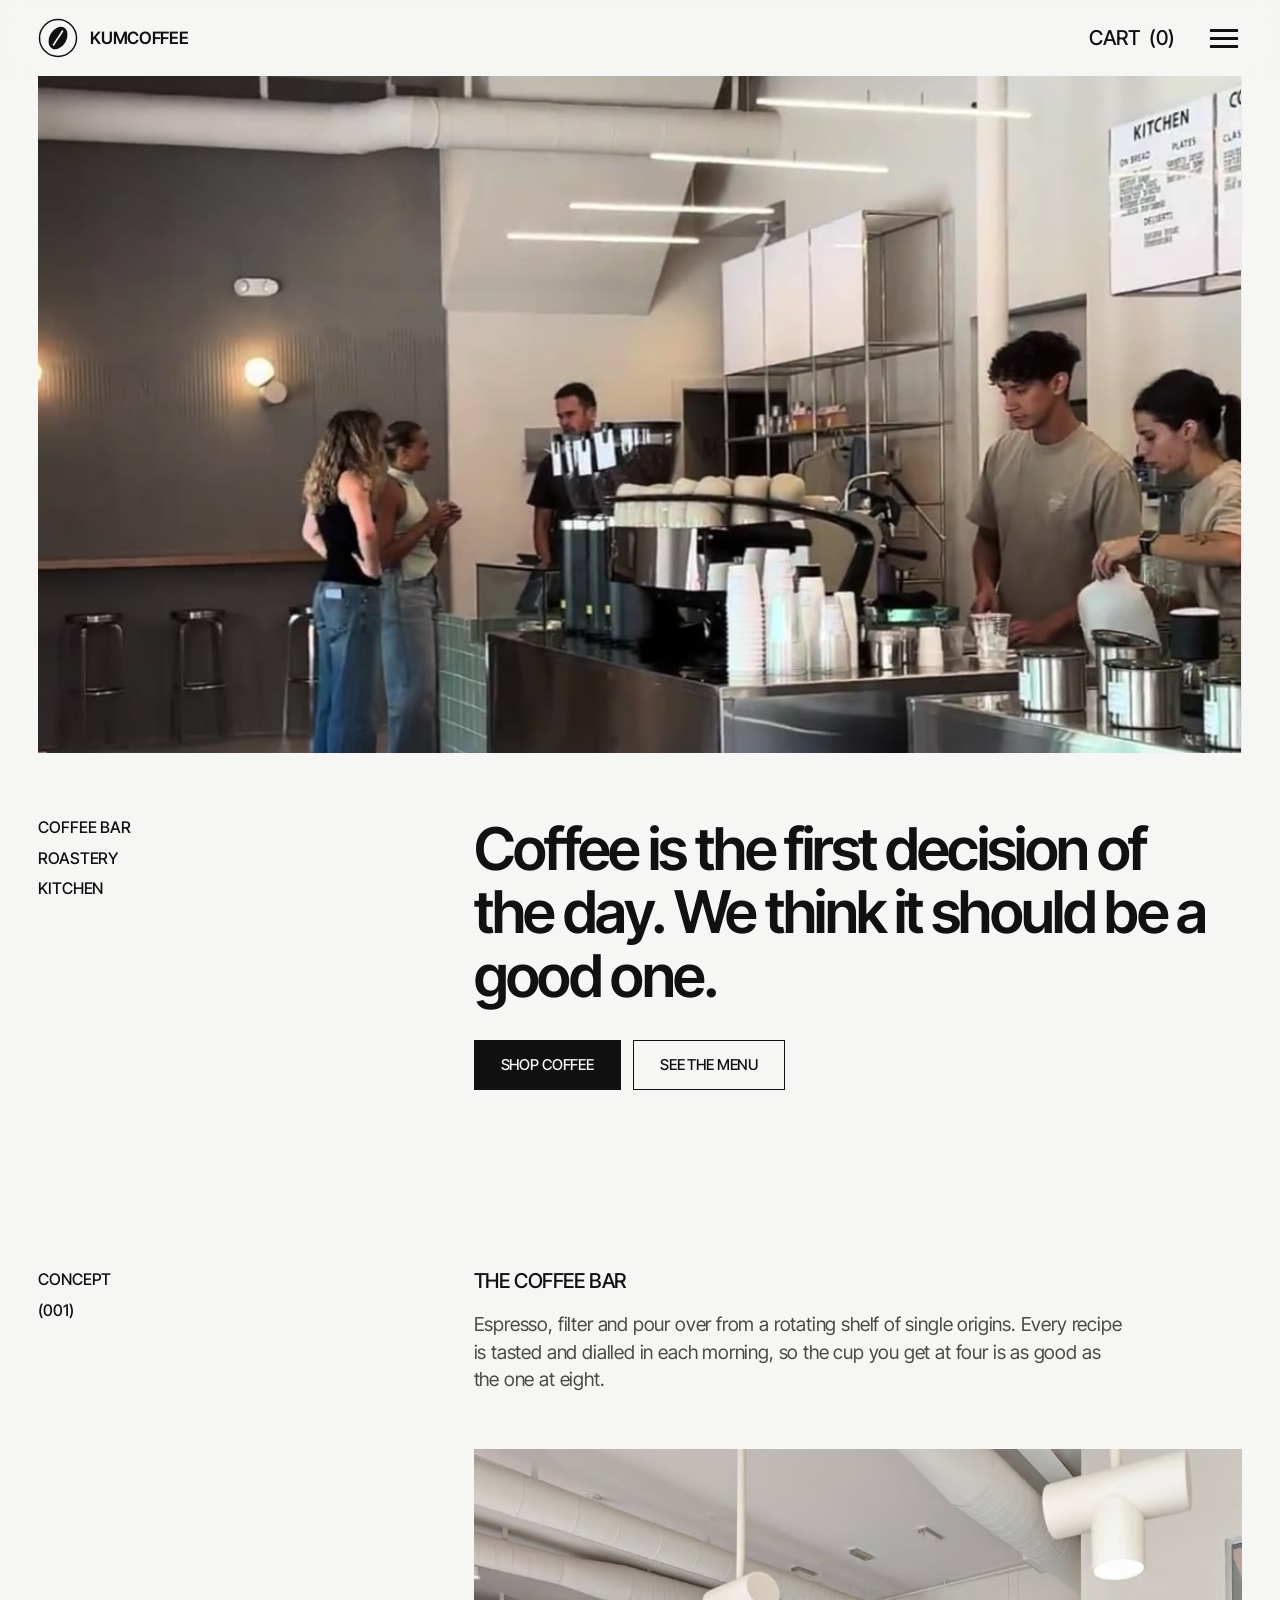
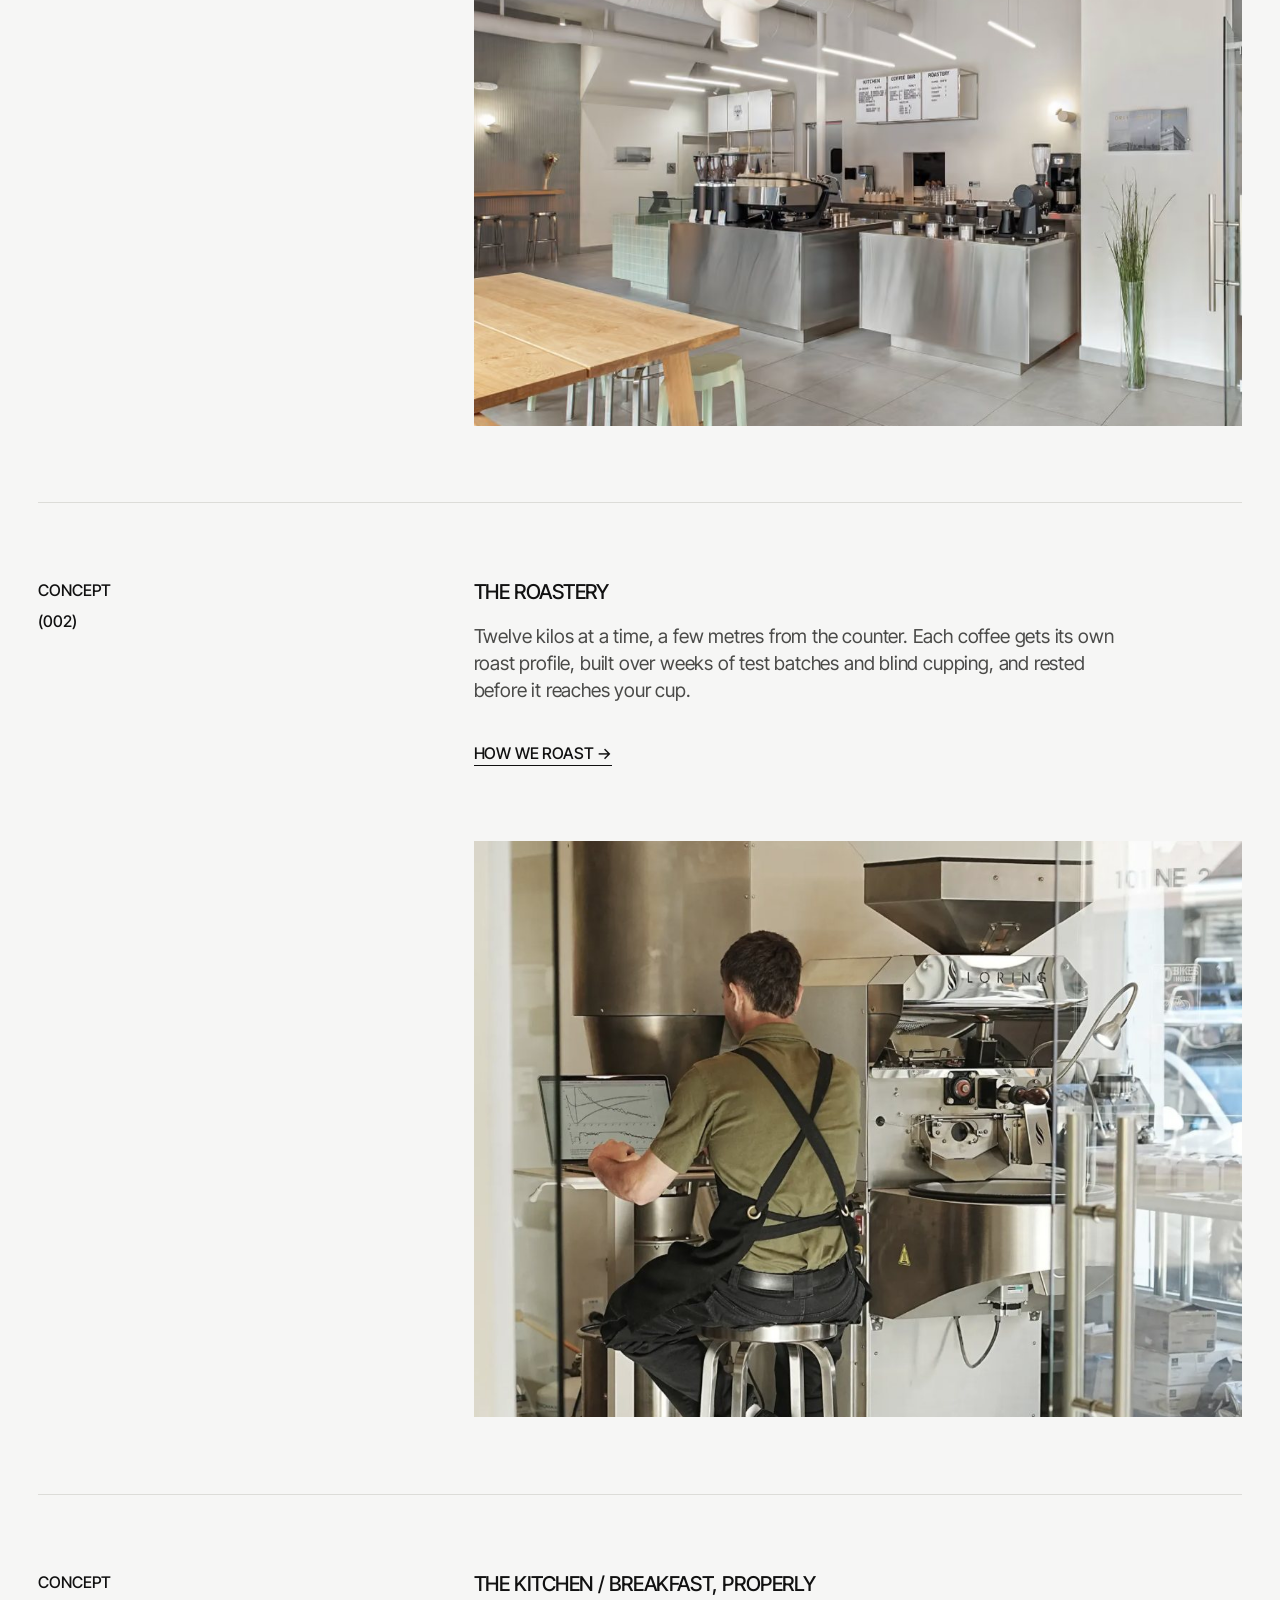
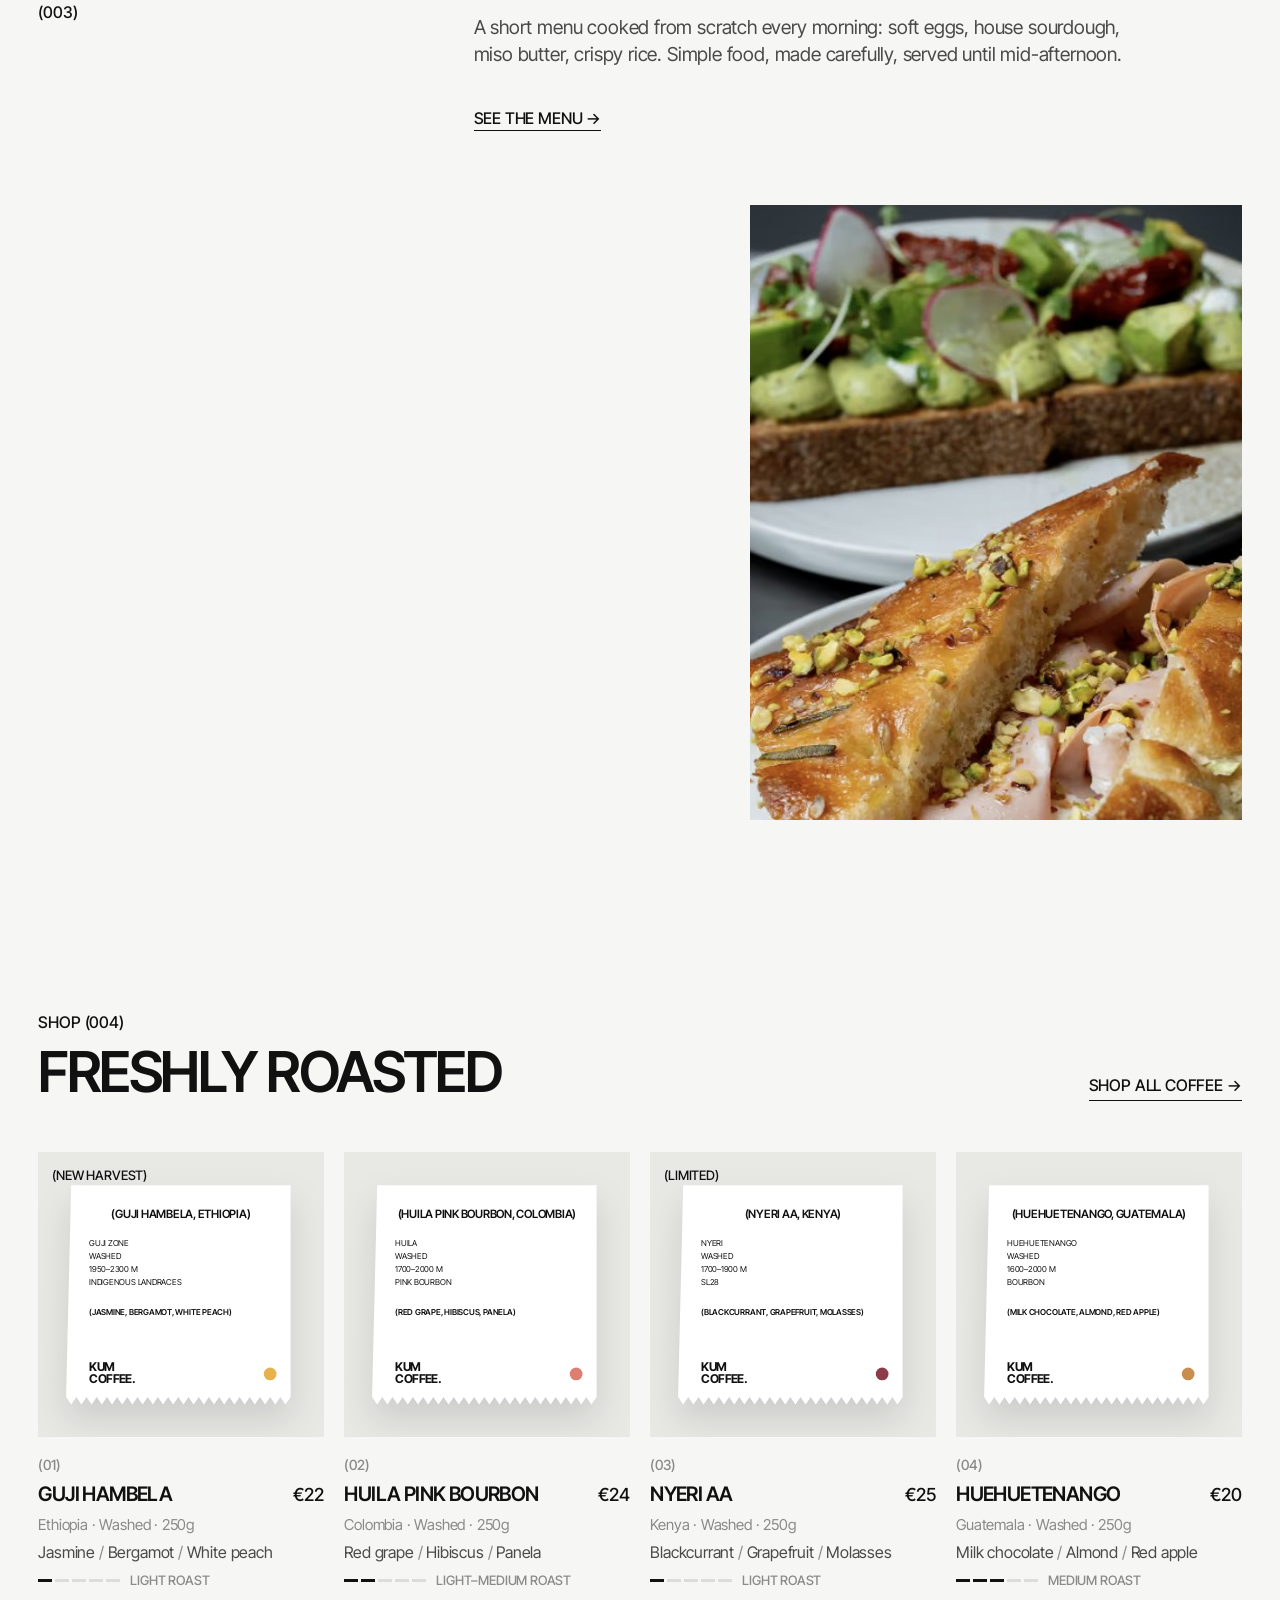
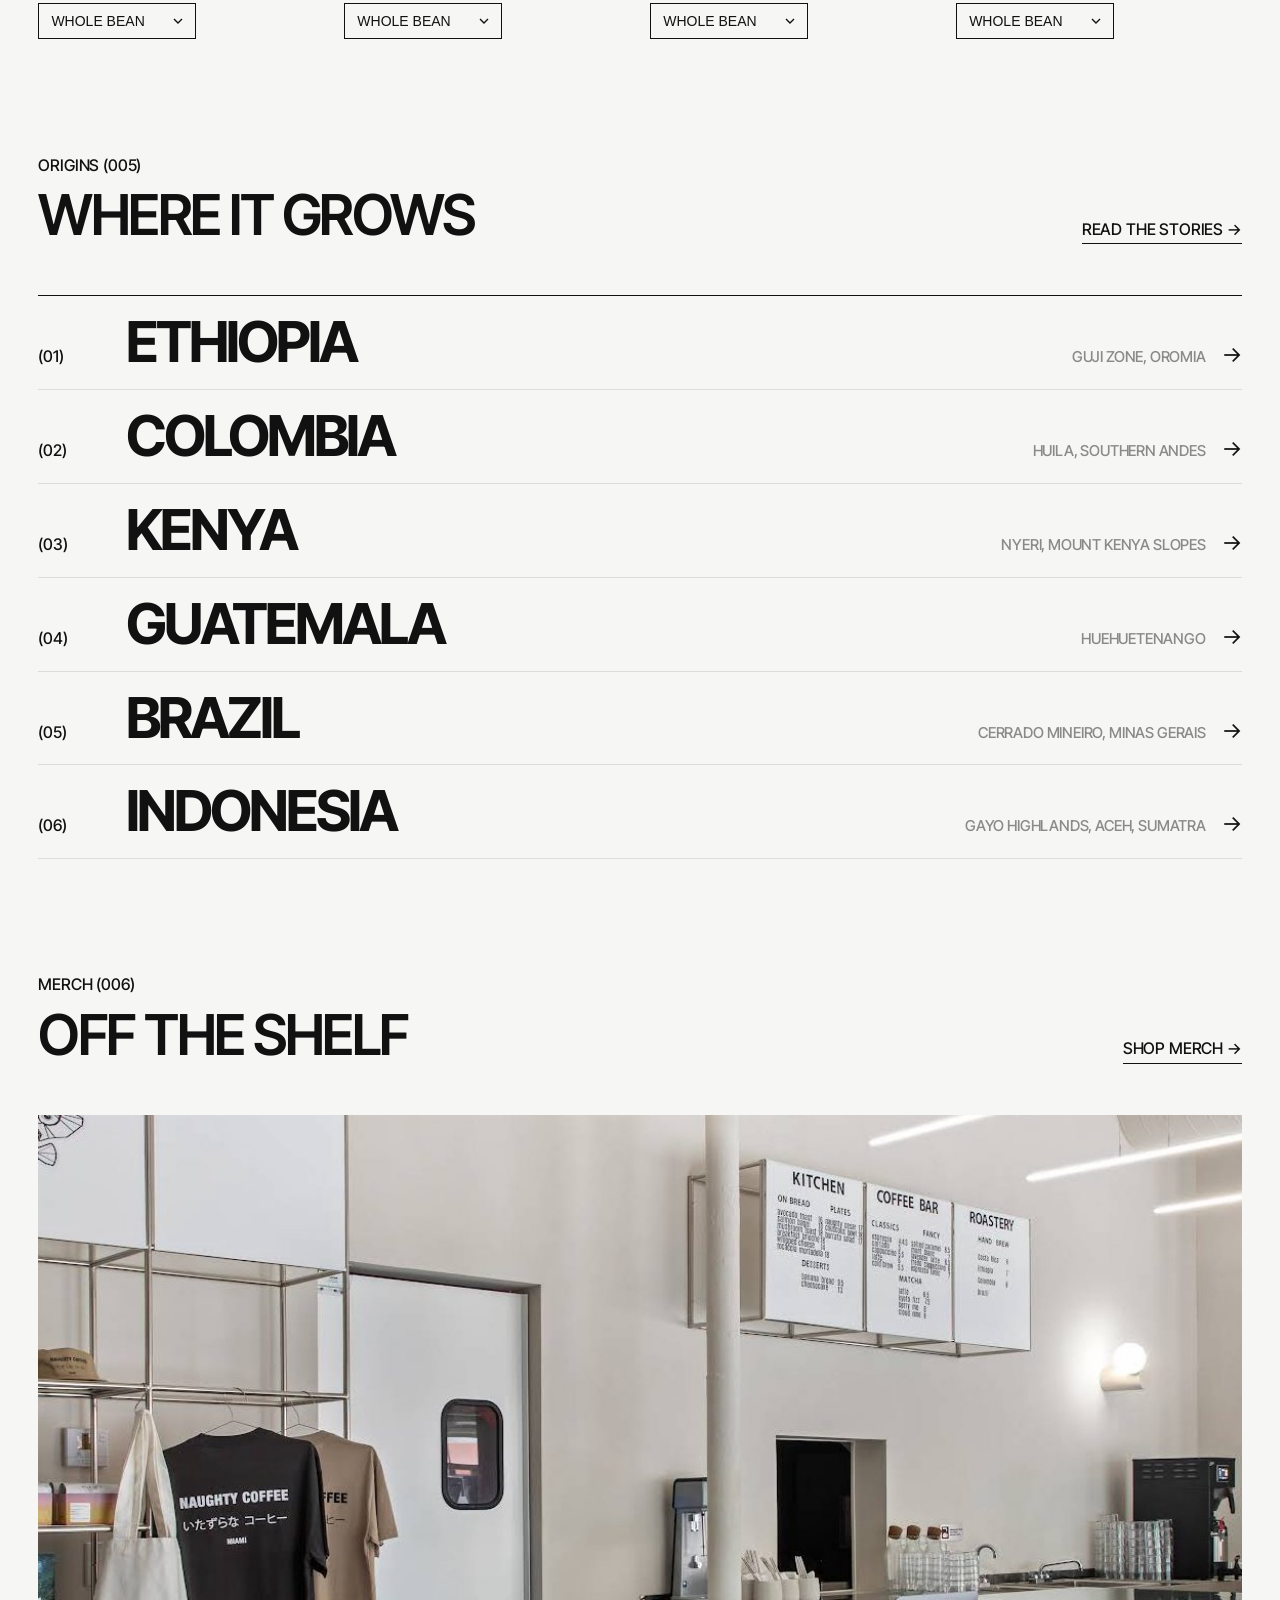
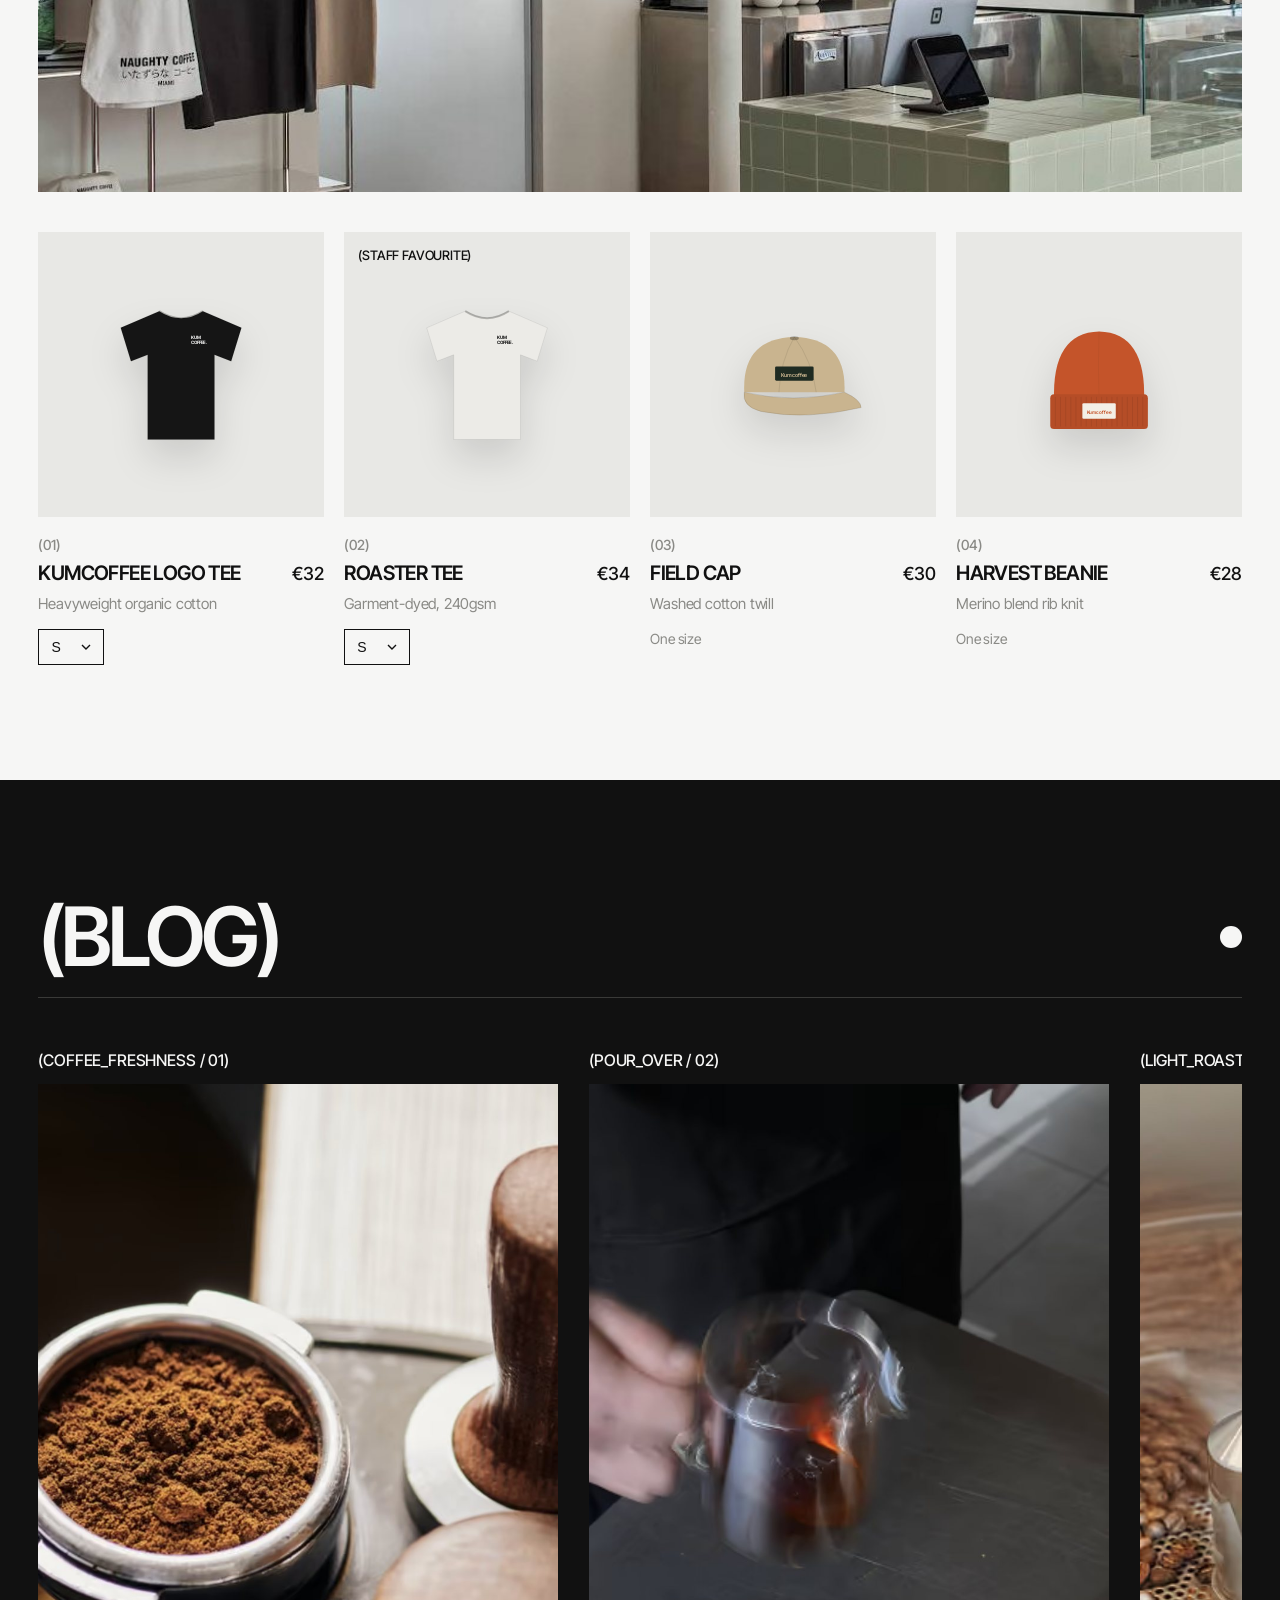
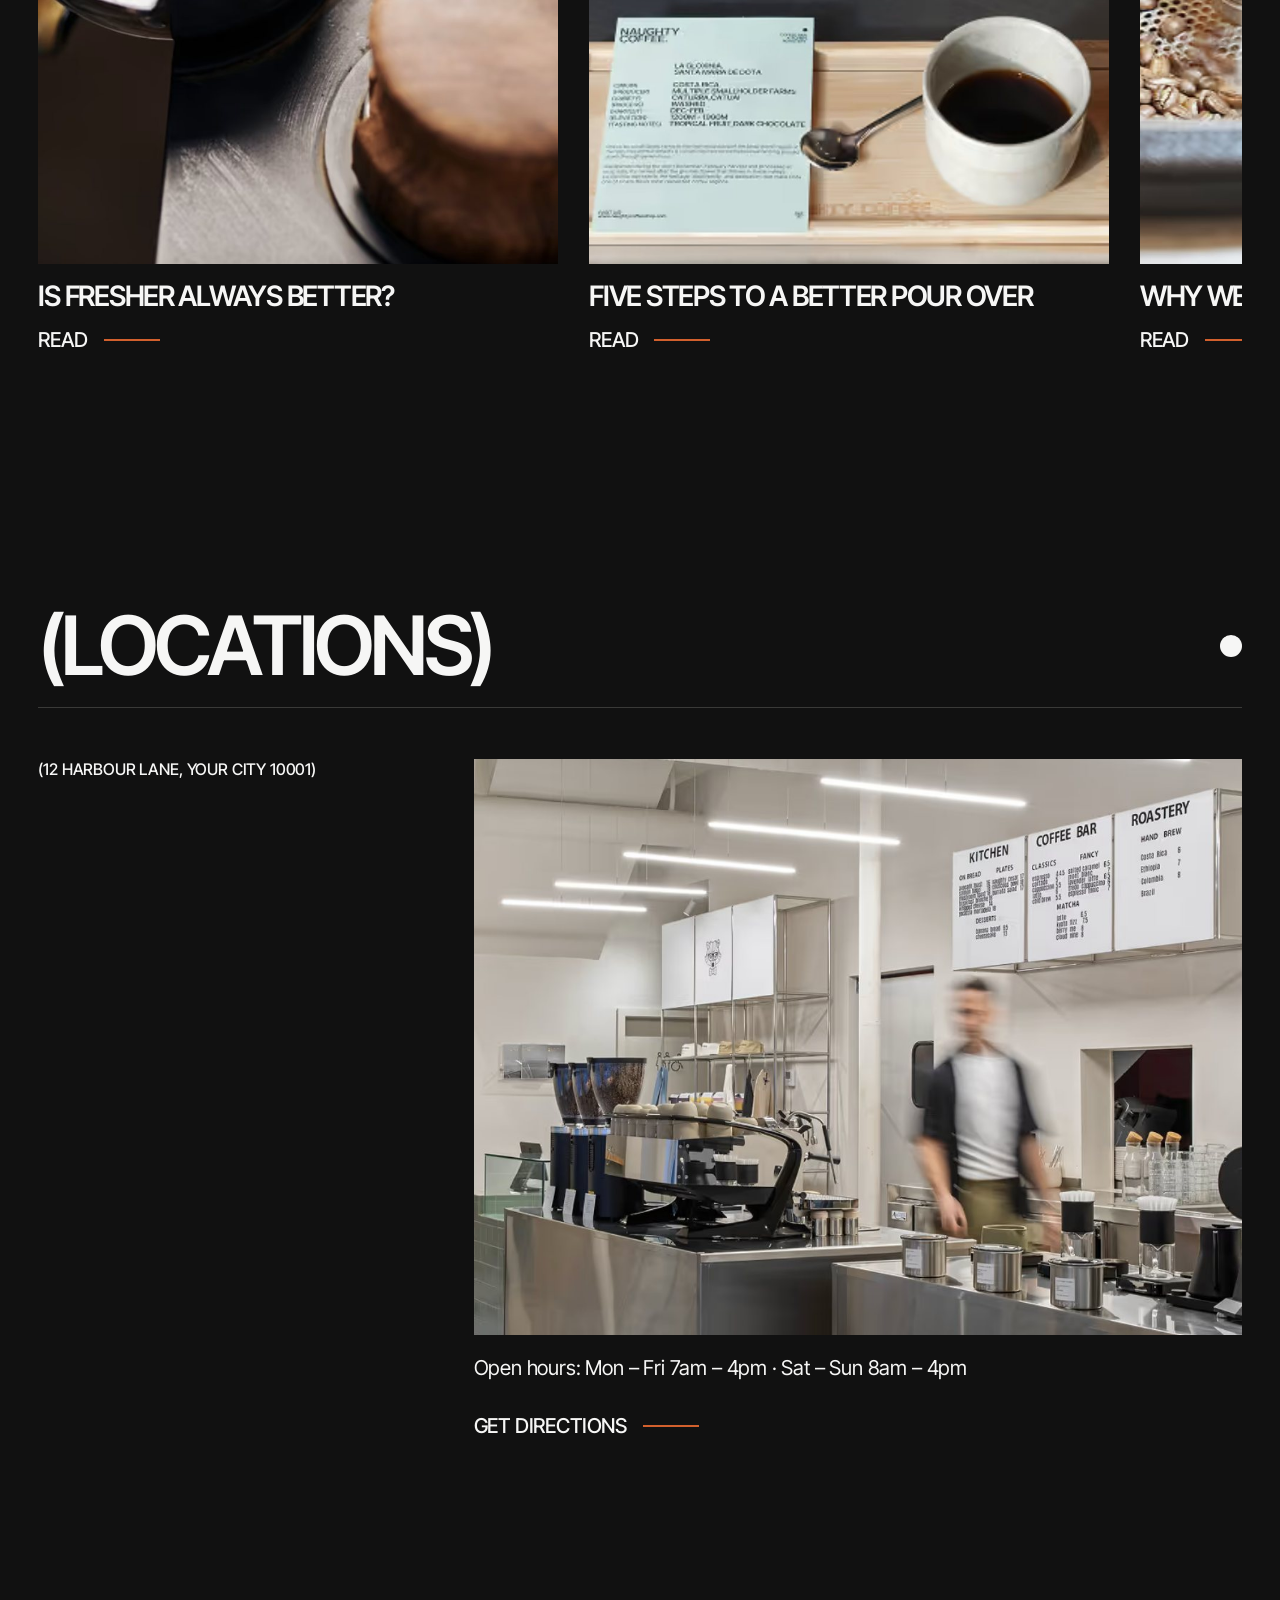
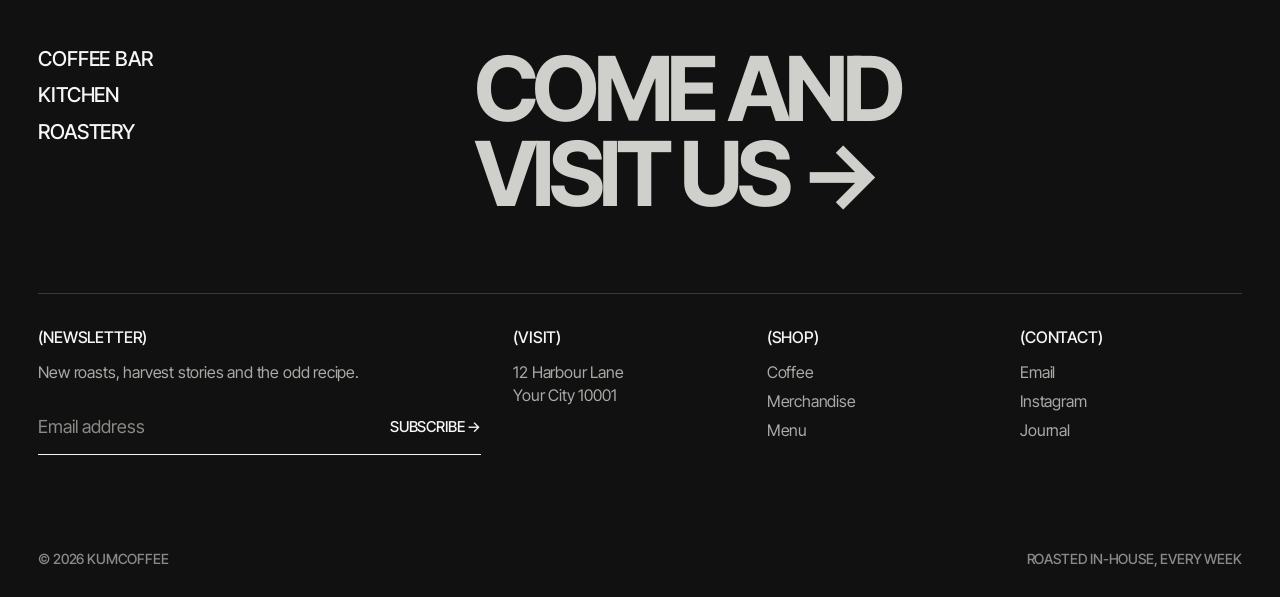
==== index.html @ 6578ba78 "Add café walkthrough video, matcha clip and more photos The home hero is now a looping walkthrough c" ====
<!doctype html>
<html lang="en" class="no-js">
<head>
<meta charset="utf-8">
<meta name="viewport" content="width=device-width, initial-scale=1">
<title>Kumcoffee — Coffee Bar, Roastery & Kitchen</title>
<meta name="description" content="Kumcoffee is a specialty coffee bar, roastery and kitchen. Fresh-roasted beans, all-day breakfast, and stories from the farms we buy from.">
<meta name="theme-color" content="#f6f6f5">
<link rel="icon" href="data:image/svg+xml,%3Csvg xmlns='http://www.w3.org/2000/svg' viewBox='0 0 40 40'%3E%3Ccircle cx='20' cy='20' r='20' fill='%23111'/%3E%3Cpath d='M15.5 27 C19 21 21 19 24.5 13' stroke='%23f6f6f5' stroke-width='2' fill='none' stroke-linecap='round'/%3E%3C/svg%3E">
<link rel="preconnect" href="https://fonts.googleapis.com">
<link rel="preconnect" href="https://fonts.gstatic.com" crossorigin>
<link rel="stylesheet" href="https://fonts.googleapis.com/css2?family=Inter+Tight:wght@400;500;600;700&display=swap">
<link rel="stylesheet" href="css/style.css">
</head>
<body>
<a class="skip-link" href="#main">Skip to content</a>
<header class="site-header">
  <div class="wrap">
    <a class="brand" href="index.html" aria-label="Kumcoffee home">
      <svg class="brand-mark" viewBox="0 0 40 40" aria-hidden="true"><circle cx="20" cy="20" r="18.5" fill="none" stroke="#111" stroke-width="1.5"/><ellipse cx="20" cy="20" rx="8.5" ry="12" fill="#111" transform="rotate(30 20 20)"/><path d="M15.5 27 C19 21 21 19 24.5 13" stroke="#f6f6f5" stroke-width="1.6" fill="none" stroke-linecap="round"/></svg>
      <span class="brand-name">Kumcoffee</span>
    </a>
    <div class="header-actions">
      <button class="cart-btn" data-cart-open aria-label="Open cart">Cart <span class="cart-count">0</span></button>
      <button class="menu-toggle" aria-controls="site-nav" aria-expanded="false" aria-label="Menu"><span></span><span></span><span></span></button>
    </div>
  </div>
  <nav class="nav" id="site-nav" aria-label="Main">
    <div class="nav-links">
        <a href="index.html" aria-current="page"><small>(01)</small>Home</a>
        <a href="shop.html"><small>(02)</small>Shop</a>
        <a href="menu.html"><small>(03)</small>Menu</a>
        <a href="origins.html"><small>(04)</small>Origins</a>
        <a href="about.html"><small>(05)</small>Roastery</a>
        <a href="journal.html"><small>(06)</small>Journal</a>
    </div>
    <div class="nav-info">
      <div><span class="label">Visit</span>12 Harbour Lane<br>Your City 10001</div>
      <div><span class="label">Hours</span>Mon – Fri 7:00 – 16:00<br>Sat – Sun 8:00 – 16:00</div>
      <div><span class="label">Contact</span>hello@kumcoffee.example<br>Instagram</div>
    </div>
  </nav>
</header>
<main id="main">
<section class="hero">
  <div class="wrap">
    <div class="figure"><video src="video/cafe-walk.mp4" poster="img/cafe-walk-poster.jpg" aria-label="A walk through the café: baristas at the espresso bar and guests at the counter" style="object-position:center 55%" autoplay muted loop playsinline preload="metadata"></video></div>
    <div class="hero-intro">
      <div class="reveal">
        <span class="label">Coffee bar</span>
        <span class="label">Roastery</span>
        <span class="label">Kitchen</span>
      </div>
      <div class="reveal">
        <h1 class="statement">Coffee is the first decision of the day. We think it should be a good one.</h1>
        <div class="hero-ctas">
          <a class="btn" href="shop.html#coffee">Shop coffee</a>
          <a class="btn btn--ghost" href="menu.html">See the menu</a>
        </div>
      </div>
    </div>
  </div>
</section>

<section>
  <div class="wrap">
    <div class="concept">
      <div class="concept-labels reveal">
        <span class="label">Concept</span>
        <span class="label">(001)</span>
      </div>
      <div class="concept-body reveal">
        <h3 class="h3">The coffee bar</h3>
        <p class="text">Espresso, filter and pour over from a rotating shelf of single origins. Every recipe is tasted and dialled in each morning, so the cup you get at four is as good as the one at eight.</p>
        
        <div class="figure figure--photo"><img src="img/cafe-interior.jpg" alt="The coffee bar, with stainless steel counters and menu boards for the kitchen, coffee bar and roastery" style="object-position:center 40%" loading="lazy" decoding="async"></div>
      </div>
    </div>
    <div class="concept">
      <div class="concept-labels reveal">
        <span class="label">Concept</span>
        <span class="label">(002)</span>
      </div>
      <div class="concept-body reveal">
        <h3 class="h3">The roastery</h3>
        <p class="text">Twelve kilos at a time, a few metres from the counter. Each coffee gets its own roast profile, built over weeks of test batches and blind cupping, and rested before it reaches your cup.</p>
        <p><a class="link" href="about.html">How we roast →</a></p>
        <div class="figure figure--photo"><img src="img/roaster.jpg" alt="Our roaster logging a batch on the roasting machine" style="object-position:center 40%" loading="lazy" decoding="async"></div>
      </div>
    </div>
    <div class="concept">
      <div class="concept-labels reveal">
        <span class="label">Concept</span>
        <span class="label">(003)</span>
      </div>
      <div class="concept-body reveal">
        <h3 class="h3">The kitchen / breakfast, properly</h3>
        <p class="text">A short menu cooked from scratch every morning: soft eggs, house sourdough, miso butter, crispy rice. Simple food, made carefully, served until mid-afternoon.</p>
        <p><a class="link" href="menu.html">See the menu →</a></p>
        <div class="figure figure--offset"><img src="img/kitchen-food.jpg" alt="Avocado toast and focaccia from the kitchen" style="object-position:center" loading="lazy" decoding="async"></div>
      </div>
    </div>
  </div>
</section>

<section class="section">
  <div class="wrap">
    <div class="section-head">
      <div>
        <span class="label">Shop (004)</span>
        <h2 class="h2" style="margin-top:12px">Freshly roasted</h2>
      </div>
      <a class="link" href="shop.html#coffee">Shop all coffee →</a>
    </div>
    <div class="product-grid" data-products="coffee" data-limit="4"></div>
  </div>
</section>

<section class="section" style="padding-top:0">
  <div class="wrap">
    <div class="section-head">
      <div>
        <span class="label">Origins (005)</span>
        <h2 class="h2" style="margin-top:12px">Where it grows</h2>
      </div>
      <a class="link" href="origins.html">Read the stories →</a>
    </div>
    <ul class="origin-list" data-origin-list></ul>
  </div>
</section>

<section class="section" style="padding-top:0">
  <div class="wrap">
    <div class="section-head">
      <div>
        <span class="label">Merch (006)</span>
        <h2 class="h2" style="margin-top:12px">Off the shelf</h2>
      </div>
      <a class="link" href="shop.html#apparel">Shop merch →</a>
    </div>
    <div class="figure figure--wide reveal" style="margin-bottom:40px"><img src="img/retail-shelf.jpg" alt="The retail shelf with tees, tote bags and caps next to the tiled counter" style="object-position:center 45%" loading="lazy" decoding="async"></div>
    <div class="product-grid" data-products="apparel"></div>
  </div>
</section>

<section class="section section--dark">
  <div class="wrap">
    <div class="dark-head"><h2 class="h2">(Blog)</h2><span class="dot" aria-hidden="true"></span></div>
    <div class="rail">
      <a class="post-card" href="journal.html#rest">
        <span class="label">(COFFEE_FRESHNESS / 01)</span>
        <div class="figure"><img src="img/espresso-prep.jpg" alt="Freshly ground coffee in a portafilter next to a tamper" style="object-position:center" loading="lazy" decoding="async"></div>
        <h3>Is fresher always better?</h3>
        <span class="arrow-link">Read</span>
      </a>
      <a class="post-card" href="journal.html#pour-over">
        <span class="label">(POUR_OVER / 02)</span>
        <div class="figure"><img src="img/extraction.jpg" alt="A hand-brewed coffee served on a wooden tray" style="object-position:center 60%" loading="lazy" decoding="async"></div>
        <h3>Five steps to a better pour over</h3>
        <span class="arrow-link">Read</span>
      </a>
      <a class="post-card" href="journal.html#light-roast">
        <span class="label">(LIGHT_ROAST / 03)</span>
        <div class="figure"><img src="img/roasting-drum.jpg" alt="Light-roasted beans in the cooling tray" style="object-position:center" loading="lazy" decoding="async"></div>
        <h3>Why we roast light</h3>
        <span class="arrow-link">Read</span>
      </a>
      <a class="post-card" href="journal.html#matcha">
        <span class="label">(MATCHA_MANIA / 04)</span>
        <div class="figure"><video src="video/matcha-whisk.mp4" poster="img/matcha-whisk-poster.jpg" aria-label="A barista whisking matcha in a green bowl" style="object-position:center" autoplay muted loop playsinline preload="metadata"></video></div>
        <h3>Matcha: what to look for</h3>
        <span class="arrow-link">Read</span>
      </a>
    </div>
  </div>
</section>

<section class="section section--dark">
  <div class="wrap">
    <div class="dark-head"><h2 class="h2">(Locations)</h2><span class="dot" aria-hidden="true"></span></div>
    <div class="location">
      <div class="reveal"><span class="label">(12 HARBOUR LANE, YOUR CITY 10001)</span></div>
      <div class="reveal">
        <div class="figure"><img src="img/location.jpg" alt="Inside the café: the espresso bar, brew station and menu boards" style="object-position:center 40%" loading="lazy" decoding="async"></div>
        <p class="hours-line">Open hours: Mon – Fri 7am – 4pm · Sat – Sun 8am – 4pm</p>
        <a class="arrow-link" href="https://maps.google.com" rel="noopener">Get directions</a>
      </div>
    </div>
  </div>
</section>
</main>
<footer class="site-footer">
  <div class="wrap">
    <div class="footer-top">
      <div>
        <span class="label">Coffee bar</span>
        <span class="label">Kitchen</span>
        <span class="label">Roastery</span>
      </div>
      <a class="footer-statement" href="about.html#visit">Come and<br>visit us →</a>
    </div>
    <div class="footer-grid">
      <div>
        <h4>(Newsletter)</h4>
        <p>New roasts, harvest stories and the odd recipe.</p>
        <form class="signup" data-signup novalidate>
          <label for="footer-email" style="position:absolute;left:-9999px">Email</label>
          <input id="footer-email" type="email" placeholder="Email address" autocomplete="email">
          <button class="btn" type="submit">Subscribe →</button>
        </form>
        <div class="form-note" aria-live="polite"></div>
      </div>
      <div>
        <h4>(Visit)</h4>
        <p>12 Harbour Lane<br>Your City 10001</p>
      </div>
      <div>
        <h4>(Shop)</h4>
        <ul>
          <li><a href="shop.html#coffee">Coffee</a></li>
          <li><a href="shop.html#apparel">Merchandise</a></li>
          <li><a href="menu.html">Menu</a></li>
        </ul>
      </div>
      <div>
        <h4>(Contact)</h4>
        <ul>
          <li><a href="mailto:hello@kumcoffee.example">Email</a></li>
          <li><a href="https://instagram.com" rel="noopener">Instagram</a></li>
          <li><a href="journal.html">Journal</a></li>
        </ul>
      </div>
    </div>
    <div class="footer-base">
      <span>© <span data-year>2026</span> Kumcoffee</span>
      <span>Roasted in-house, every week</span>
    </div>
  </div>
</footer>
<script src="js/data.js"></script>
<script src="js/main.js"></script>
</body>
</html>
---- css/style.css ----
/* ==========================================================================
   Kumcoffee — Roastery & Kitchen
   Editorial grotesk: off-white page, tight bold type, uppercase labels,
   numbered sections and large full-width images.
   ========================================================================== */

:root {
  --bg: #f6f6f5;
  --ink: #111111;
  --body: #4a4a48;      /* paragraph grey */
  --muted: #8a8a86;
  --line: #dcdcd8;
  --frame: #e8e8e5;     /* image frames */
  --accent: #111111;

  --sans: "Inter Tight", "Inter", system-ui, -apple-system, "Segoe UI", sans-serif;

  --gutter: clamp(20px, 3vw, 40px);
  --max: 1440px;
  --ease: cubic-bezier(.2, .7, .1, 1);
}

*, *::before, *::after { box-sizing: border-box; }

html { -webkit-text-size-adjust: 100%; scroll-behavior: smooth; }
@media (prefers-reduced-motion: reduce) { html { scroll-behavior: auto; } }

body {
  margin: 0;
  background: var(--bg);
  color: var(--ink);
  font-family: var(--sans);
  font-size: 18px;
  line-height: 1.45;
  letter-spacing: -.01em;
  -webkit-font-smoothing: antialiased;
  overflow-x: hidden;
}

img, svg { display: block; max-width: 100%; }
a { color: inherit; }
button { font: inherit; color: inherit; cursor: pointer; letter-spacing: inherit; }
::selection { background: var(--ink); color: var(--bg); }
:focus-visible { outline: 2px solid var(--ink); outline-offset: 3px; }

.skip-link { position: absolute; left: -9999px; top: 8px; background: var(--ink); color: var(--bg); padding: 8px 14px; z-index: 100; }
.skip-link:focus { left: 8px; }

/* ---------- Layout ---------- */

.wrap { width: 100%; max-width: var(--max); margin: 0 auto; padding: 0 var(--gutter); }
.section { padding: clamp(72px, 9vw, 140px) 0; }
.section--tight { padding: clamp(40px, 5vw, 72px) 0; }
.section--alt { background: #efefed; }

/* ---------- Type ---------- */

.label { display: block; font-size: 16px; font-weight: 500; text-transform: uppercase; letter-spacing: -.01em; line-height: 1.3; }
.label + .label { margin-top: 10px; }
.eyebrow { display: block; font-size: 16px; font-weight: 500; text-transform: uppercase; letter-spacing: -.01em; }
.display {
  font-weight: 700; text-transform: uppercase; letter-spacing: -.055em; line-height: .98;
  font-size: clamp(40px, 7.4vw, 120px); margin: 0;
}
.statement { font-weight: 600; letter-spacing: -.045em; line-height: 1.08; font-size: clamp(34px, 4.6vw, 72px); margin: 0; max-width: 20ch; }
.h2 { font-weight: 600; text-transform: uppercase; letter-spacing: -.045em; line-height: 1; font-size: clamp(32px, 4.4vw, 64px); margin: 0; }
.h3 { font-weight: 500; text-transform: uppercase; letter-spacing: -.02em; line-height: 1.2; font-size: clamp(18px, 1.6vw, 22px); margin: 0; }
.italic { font-style: normal; }
.lede, .text { color: var(--body); font-size: clamp(18px, 1.5vw, 22px); line-height: 1.42; max-width: 34em; margin: 0; }
.muted { color: var(--muted); }
.mono { font-size: 14px; }
.rule { border: 0; border-top: 1px solid var(--line); margin: 0; }

.section-head { display: flex; justify-content: space-between; align-items: end; gap: 24px; flex-wrap: wrap; margin-bottom: clamp(32px, 4vw, 56px); }

/* ---------- Buttons & links ---------- */

.btn {
  display: inline-flex; align-items: center; justify-content: center; gap: 10px;
  min-height: 50px; padding: 0 26px;
  border: 1px solid var(--ink); border-radius: 0;
  background: var(--ink); color: var(--bg);
  font-size: 15px; font-weight: 500; text-transform: uppercase; letter-spacing: -.01em;
  text-decoration: none;
  transition: background .2s, color .2s;
}
.btn:hover { background: transparent; color: var(--ink); }
.btn--ghost { background: transparent; color: var(--ink); }
.btn--ghost:hover { background: var(--ink); color: var(--bg); }
.btn .arrow { display: none; }

.link { font-size: 16px; font-weight: 500; text-transform: uppercase; text-decoration: none; border-bottom: 1px solid currentColor; padding-bottom: 2px; }
.link:hover { border-bottom-width: 2px; }

/* ---------- Header & full-screen menu ---------- */

.site-header { position: sticky; top: 0; z-index: 60; }
/* The blur lives on a pseudo-element: backdrop-filter on the header itself
   would become the containing block for the fixed full-screen menu. */
.site-header::before {
  content: ""; position: absolute; inset: 0; z-index: -1;
  background: color-mix(in srgb, var(--bg) 82%, transparent);
  backdrop-filter: blur(14px); -webkit-backdrop-filter: blur(14px);
}
.menu-open .site-header::before { background: var(--bg); }
.site-header .wrap { display: flex; align-items: center; justify-content: space-between; height: 76px; gap: 24px; }
.brand { display: inline-flex; align-items: center; gap: 12px; text-decoration: none; }
.brand-mark { width: 40px; height: 40px; }
.brand-name { font-size: 17px; font-weight: 600; text-transform: uppercase; letter-spacing: -.02em; }

.header-actions { display: flex; align-items: center; gap: clamp(16px, 2.4vw, 32px); }
.cart-btn { background: none; border: 0; padding: 6px 0; font-size: clamp(18px, 1.6vw, 22px); font-weight: 500; text-transform: uppercase; display: inline-flex; gap: 10px; }
.cart-count::before { content: "("; }
.cart-count::after { content: ")"; }
.cart-count.bump { animation: bump .45s var(--ease); display: inline-block; }
@keyframes bump { 40% { transform: scale(1.25); } }

.menu-toggle { background: none; border: 0; width: 36px; height: 36px; padding: 0; position: relative; }
.menu-toggle span { position: absolute; left: 4px; right: 4px; height: 2.5px; background: var(--ink); transition: transform .3s var(--ease), opacity .2s; }
.menu-toggle span:nth-child(1) { top: 9px; }
.menu-toggle span:nth-child(2) { top: 17px; }
.menu-toggle span:nth-child(3) { top: 25px; }
.menu-open .menu-toggle span:nth-child(1) { transform: translateY(8px) rotate(45deg); }
.menu-open .menu-toggle span:nth-child(2) { opacity: 0; }
.menu-open .menu-toggle span:nth-child(3) { transform: translateY(-8px) rotate(-45deg); }

.nav {
  position: fixed; inset: 76px 0 0 0; z-index: 55; background: var(--bg);
  display: flex; flex-direction: column; justify-content: space-between; gap: 32px;
  padding: clamp(24px, 4vw, 56px) var(--gutter) var(--gutter);
  opacity: 0; visibility: hidden; transition: opacity .3s var(--ease), visibility .3s;
  overflow-y: auto;
}
.menu-open .nav { opacity: 1; visibility: visible; }
.menu-open { overflow: hidden; }
.nav-links { display: flex; flex-direction: column; }
.nav-links a {
  display: flex; align-items: baseline; gap: 16px;
  font-size: clamp(40px, 8vw, 104px); font-weight: 700; text-transform: uppercase; letter-spacing: -.055em; line-height: 1;
  text-decoration: none; padding: 6px 0; transition: opacity .2s, transform .4s var(--ease);
}
.nav-links a small { font-size: 16px; font-weight: 500; letter-spacing: -.01em; }
.nav-links:hover a { opacity: .3; }
.nav-links a:hover, .nav-links a[aria-current="page"] { opacity: 1; }
.nav-info { display: grid; grid-template-columns: repeat(3, minmax(0, 1fr)); gap: 24px; color: var(--body); font-size: 16px; }
.nav-info .label { color: var(--ink); margin-bottom: 6px; }
@media (max-width: 640px) { .nav-info { grid-template-columns: 1fr; gap: 16px; } }

/* ---------- Figures (image frames) ---------- */

.figure { background: var(--frame); overflow: hidden; position: relative; }
.figure svg { width: 100%; height: 100%; transition: transform 1.2s var(--ease); }
.figure:hover svg { transform: scale(1.02); }
.figure img, .figure video { width: 100%; height: 100%; object-fit: cover; display: block; transition: transform 1.2s var(--ease); }
.figure:hover img, .figure:hover video { transform: scale(1.02); }
.figure--wide { aspect-ratio: 16 / 9; }
.figure--photo { aspect-ratio: 4 / 3; }
.figure--tall { aspect-ratio: 4 / 5; }
.figure--square { aspect-ratio: 1; }
.figure--offset { width: min(64%, 640px); margin-left: auto; aspect-ratio: 4 / 5; }
@media (max-width: 760px) { .figure--wide { aspect-ratio: 4 / 3; } }

/* ---------- Hero ---------- */

.hero { padding: 0 0 clamp(64px, 8vw, 120px); }
.hero .figure { aspect-ratio: 16 / 9; }
@media (max-width: 760px) { .hero .figure { aspect-ratio: 4 / 5; } }
.hero-media { display: flex; align-items: center; justify-content: center; padding: 6% 8%; height: 100%; }
.hero-media svg { width: 30%; height: auto; filter: drop-shadow(0 30px 30px rgba(0, 0, 0, .14)); animation: float-in 1.1s var(--ease) both; }
.hero-media svg:nth-child(1) { transform: translate(16%, 6%) rotate(-7deg); animation-delay: .12s; }
.hero-media svg:nth-child(2) { width: 36%; z-index: 1; }
.hero-media svg:nth-child(3) { transform: translate(-16%, 6%) rotate(7deg); animation-delay: .24s; }
@media (max-width: 760px) { .hero-media svg { width: 38%; } .hero-media svg:nth-child(2) { width: 44%; } }
@keyframes float-in { from { opacity: 0; translate: 0 30px; } to { opacity: 1; translate: 0 0; } }
.hero-intro { display: grid; grid-template-columns: 1fr 2fr; gap: 24px clamp(24px, 4vw, 64px); margin-top: clamp(40px, 5vw, 72px); }
.hero-intro .hero-ctas { display: flex; gap: 12px; flex-wrap: wrap; margin-top: 32px; }
@media (max-width: 860px) { .hero-intro { grid-template-columns: 1fr; } }

/* ---------- Concept rows (label column + content column) ---------- */

.concept { display: grid; grid-template-columns: 1fr 2fr; gap: 20px clamp(24px, 4vw, 64px); padding: clamp(48px, 6vw, 96px) 0; }
.concept + .concept { border-top: 1px solid var(--line); }
.concept-labels .label + .label { margin-top: 10px; }
.concept-body { display: flex; flex-direction: column; gap: 18px; }
.concept-body .figure { margin-top: clamp(20px, 3vw, 40px); }
@media (max-width: 860px) {
  .concept { grid-template-columns: 1fr; }
  .figure--offset { width: 72%; }
}

/* ---------- Products ---------- */

.product-grid { display: grid; gap: 48px clamp(12px, 1.6vw, 24px); grid-template-columns: repeat(auto-fill, minmax(min(100%, 280px), 1fr)); }
.card { display: flex; flex-direction: column; gap: 6px; position: relative; }
.card[hidden] { display: none; }
.card[data-type="coffee"] .card-media svg { width: 84%; }
@media (max-width: 640px) {
  .product-grid { grid-template-columns: 1fr 1fr; gap: 36px 12px; }
  .card-title { font-size: 16px; }
  .card-price { font-size: 15px; }
  .card-info { flex-direction: column; gap: 2px; }
  .product-grid .card-meta, .product-grid .roast, .product-grid .card-tag { display: none; }
  .notes { font-size: 14px; }
  .select { font-size: 12px; padding: 7px 28px 7px 10px; max-width: 100%; }
}
.card-media { position: relative; aspect-ratio: 1; background: var(--frame); display: grid; place-items: center; overflow: hidden; margin-bottom: 12px; }
.card-media svg { width: 54%; height: auto; transition: transform .8s var(--ease); filter: drop-shadow(0 18px 18px rgba(0, 0, 0, .12)); }
.card:hover .card-media svg { transform: scale(1.05) rotate(-2deg); }
.card-tag { position: absolute; top: 14px; left: 14px; font-size: 13px; font-weight: 500; text-transform: uppercase; }
.card-tag::before { content: "("; }
.card-tag::after { content: ")"; }
.card-quick { position: absolute; left: 14px; right: 14px; bottom: 14px; opacity: 0; transform: translateY(8px); transition: opacity .3s, transform .3s var(--ease); }
.card:hover .card-quick, .card:focus-within .card-quick { opacity: 1; transform: none; }
@media (hover: none) { .card-quick { opacity: 1; transform: none; } }
.card-quick .btn { width: 100%; }
.card-idx { font-size: 14px; font-weight: 500; color: var(--muted); }
.card-info { display: flex; justify-content: space-between; gap: 12px; align-items: baseline; }
.card-title { font-weight: 600; font-size: 20px; text-transform: uppercase; letter-spacing: -.03em; line-height: 1.1; margin: 0; }
.card-price { font-size: 18px; font-weight: 500; white-space: nowrap; }
.card-meta { font-size: 15px; color: var(--muted); margin: 0; }
.notes { font-size: 16px; color: var(--body); }
.notes span + span::before { content: " / "; color: var(--muted); }
.roast { display: flex; align-items: center; gap: 10px; font-size: 13px; text-transform: uppercase; font-weight: 500; color: var(--muted); }
.roast-dots { display: inline-flex; gap: 3px; }
.roast-dots b { width: 14px; height: 3px; background: var(--line); }
.roast-dots b.on { background: var(--ink); }
.card-options { display: flex; gap: 8px; flex-wrap: wrap; margin-top: 8px; }
.select {
  appearance: none; -webkit-appearance: none;
  border: 1px solid var(--ink); background: transparent; border-radius: 0;
  padding: 9px 34px 9px 12px; font-size: 14px; font-weight: 500; text-transform: uppercase; color: var(--ink);
  background-image: url("data:image/svg+xml,%3Csvg xmlns='http://www.w3.org/2000/svg' width='10' height='6'%3E%3Cpath d='M1 1l4 4 4-4' fill='none' stroke='%23111' stroke-width='1.4'/%3E%3C/svg%3E");
  background-repeat: no-repeat; background-position: right 12px center;
}

/* ---------- Filters ---------- */

.filters { display: flex; gap: clamp(16px, 2.4vw, 32px); flex-wrap: wrap; }
.chip { background: none; border: 0; padding: 4px 0; font-size: clamp(18px, 1.6vw, 22px); font-weight: 500; text-transform: uppercase; color: var(--muted); }
.chip:hover { color: var(--ink); }
.chip[aria-pressed="true"] { color: var(--ink); }
.chip[aria-pressed="true"]::before { content: "("; }
.chip[aria-pressed="true"]::after { content: ")"; }

/* ---------- Index list (origins on home) ---------- */

.origin-list { list-style: none; margin: 0; padding: 0; border-top: 1px solid var(--ink); }
.origin-list li { border-bottom: 1px solid var(--line); }
.origin-list a { display: grid; grid-template-columns: 72px 1fr auto auto; gap: 16px; align-items: baseline; padding: 18px 0; text-decoration: none; transition: padding .35s var(--ease), opacity .2s; }
.origin-list:hover a { opacity: .35; }
.origin-list a:hover { opacity: 1; padding-left: 12px; }
.origin-list .idx { font-size: 16px; font-weight: 500; }
.origin-list .country { font-size: clamp(30px, 4.4vw, 64px); font-weight: 700; text-transform: uppercase; letter-spacing: -.055em; line-height: 1; }
.origin-list .region { font-size: 15px; font-weight: 500; text-transform: uppercase; color: var(--muted); }
.origin-list .go { font-size: 22px; }
@media (max-width: 640px) { .origin-list a { grid-template-columns: 48px 1fr auto; } .origin-list .region { display: none; } }

/* ---------- Menu ---------- */

.menu-grid { display: grid; grid-template-columns: repeat(2, 1fr); gap: clamp(48px, 6vw, 96px); }
@media (max-width: 860px) { .menu-grid { grid-template-columns: 1fr; } }
.menu-block .label { margin-bottom: 8px; }
.menu-block .h2 { margin-bottom: 12px; }
.menu-block > p { margin: 0 0 28px; color: var(--muted); font-size: 16px; }
.menu-items { list-style: none; margin: 0; padding: 0; border-top: 1px solid var(--ink); }
.menu-item { padding: 18px 0; border-bottom: 1px solid var(--line); }
.menu-row { display: flex; align-items: baseline; gap: 12px; }
.menu-row h3 { font-weight: 600; font-size: 19px; text-transform: uppercase; letter-spacing: -.03em; margin: 0; flex: 1; }
.menu-row .dots { display: none; }
.menu-row .price { font-size: 18px; font-weight: 500; }
.menu-item p { margin: 4px 0 0; color: var(--body); font-size: 16px; max-width: 46ch; }
.diet { font-size: 12px; font-weight: 500; margin-left: 6px; color: var(--muted); vertical-align: 2px; }
.diet::before { content: "("; }
.diet::after { content: ")"; }

.hours { display: grid; font-size: 17px; }
.hours div { display: flex; justify-content: space-between; gap: 16px; border-bottom: 1px solid var(--line); padding: 12px 0; }
.hours div span:first-child { font-weight: 500; text-transform: uppercase; }

/* ---------- Page head ---------- */

.page-head { padding: clamp(48px, 7vw, 112px) 0 clamp(40px, 5vw, 72px); }
.page-head .display { margin: 16px 0 28px; }

/* ---------- Origins page ---------- */

.belt { width: 100%; height: auto; }
.belt .pin { cursor: pointer; }
.belt .pin circle.dot { transition: fill .3s; }
.belt .pin .pulse { transform-box: fill-box; transform-origin: center; opacity: 0; }
.belt .pin.is-active .pulse { animation: pulse 1.8s var(--ease) infinite; }
.belt .pin text { font-family: var(--sans); font-size: 13px; font-weight: 500; text-transform: uppercase; fill: var(--muted); transition: fill .3s; }
.belt .pin.is-active text { fill: var(--ink); font-weight: 700; }
@keyframes pulse { 0% { opacity: .6; transform: scale(1); } 100% { opacity: 0; transform: scale(3.2); } }

.stories { display: grid; grid-template-columns: minmax(0, 1fr) minmax(0, 2fr); gap: clamp(32px, 4vw, 64px); }
.stories-aside { position: sticky; top: 110px; align-self: start; }
.toc { list-style: none; padding: 0; margin: 16px 0 0; }
.toc a { display: block; padding: 4px 0; text-decoration: none; color: var(--muted); font-size: clamp(22px, 2.4vw, 34px); font-weight: 700; text-transform: uppercase; letter-spacing: -.05em; line-height: 1.05; transition: color .2s; }
.toc a.is-active, .toc a:hover { color: var(--ink); }
@media (max-width: 960px) {
  .stories { grid-template-columns: 1fr; }
  .stories-aside { position: relative; top: 0; }
  .toc { display: flex; gap: 6px 16px; flex-wrap: wrap; }
  .toc a { font-size: 18px; }
}

.story { padding: 0 0 clamp(64px, 8vw, 112px); scroll-margin-top: 110px; }
.story + .story { padding-top: clamp(48px, 6vw, 80px); border-top: 1px solid var(--line); }
.story-head { display: grid; gap: 10px; margin-bottom: 20px; }
.story .h3 { margin-bottom: 4px; }
.story-quote { font-size: clamp(26px, 2.8vw, 40px); font-weight: 600; line-height: 1.1; letter-spacing: -.045em; margin: 32px 0; padding: 0; max-width: 22ch; color: var(--ink); }
.story-body p { color: var(--body); max-width: 40em; margin: 0 0 1em; }
.facts { display: grid; grid-template-columns: repeat(auto-fit, minmax(150px, 1fr)); border-top: 1px solid var(--ink); margin: 24px 0 32px; }
.facts div { padding: 14px 16px 14px 0; border-bottom: 1px solid var(--line); }
.facts dt { font-size: 13px; font-weight: 500; text-transform: uppercase; color: var(--muted); }
.facts dd { margin: 4px 0 0; font-size: 17px; font-weight: 500; }
.story-cta { display: flex; align-items: center; gap: 16px; flex-wrap: wrap; margin-top: 24px; padding: 20px 0 0; border-top: 1px solid var(--line); }
.story-cta p { margin: 0; flex: 1; min-width: 200px; font-size: 16px; text-transform: uppercase; font-weight: 500; }

/* ---------- Roastery page ---------- */

.phase { display: grid; grid-template-columns: 1fr 2fr; gap: 20px clamp(24px, 4vw, 64px); padding: clamp(40px, 5vw, 80px) 0; }
.phase + .phase { border-top: 1px solid var(--line); }
.phase .concept-body { gap: 14px; }
@media (max-width: 860px) { .phase { grid-template-columns: 1fr; } }

.timeline { list-style: none; padding: 0; margin: 0; border-top: 1px solid var(--ink); }
.timeline li { display: grid; grid-template-columns: 1fr 2fr; gap: 8px clamp(24px, 4vw, 64px); padding: 22px 0; border-bottom: 1px solid var(--line); }
.timeline .yr { font-size: 16px; font-weight: 500; text-transform: uppercase; }
.timeline h3 { font-weight: 600; font-size: 20px; text-transform: uppercase; letter-spacing: -.03em; margin: 0 0 4px; }
.timeline p { margin: 0; color: var(--body); max-width: 44ch; }
@media (max-width: 560px) { .timeline li { grid-template-columns: 1fr; } }

.visit-card { border-top: 1px solid var(--ink); padding-top: 20px; }
.visit-card address { font-style: normal; font-size: clamp(28px, 3.4vw, 48px); font-weight: 700; text-transform: uppercase; letter-spacing: -.05em; line-height: 1; margin: 12px 0 28px; }

/* ---------- Misc ---------- */

.info-strip { display: grid; grid-template-columns: repeat(3, 1fr); gap: clamp(16px, 3vw, 48px); }
.info-strip div { display: grid; gap: 6px; border-top: 1px solid var(--ink); padding-top: 16px; }
.info-strip b { font-weight: 600; font-size: 18px; text-transform: uppercase; letter-spacing: -.03em; }
.info-strip span { font-size: 16px; color: var(--body); }
@media (max-width: 760px) { .info-strip { grid-template-columns: 1fr; } }
.shop-bar { display: flex; justify-content: space-between; align-items: baseline; gap: 16px; flex-wrap: wrap; margin: 0 0 32px; padding-bottom: 16px; border-bottom: 1px solid var(--ink); }
.coord-readout { margin-top: 16px; font-size: 14px; color: var(--muted); }

/* ---------- Newsletter ---------- */

.signup { display: flex; max-width: 520px; margin-top: 16px; border-bottom: 1px solid var(--ink); }
.signup input { flex: 1; min-width: 0; background: transparent; border: 0; padding: 14px 0; font: inherit; font-size: 18px; color: inherit; }
.signup input:focus { outline: none; }
.signup .btn { background: none; border: 0; color: var(--ink); padding: 0 0 0 16px; min-height: 0; }
.signup .btn:hover { text-decoration: underline; }
.form-note { font-size: 14px; margin-top: 10px; min-height: 1.4em; color: var(--muted); }

/* ---------- Dark sections (blog, locations, footer) ---------- */

.section--dark { background: #111; color: #f6f6f5; }
.section--dark .text, .section--dark .muted { color: #a9a9a5; }
.dark-head { display: flex; justify-content: space-between; align-items: center; gap: 24px; padding-bottom: 20px; border-bottom: 1px solid #3a3a38; margin-bottom: clamp(32px, 4vw, 56px); }
.dark-head .h2 { font-size: clamp(44px, 6.4vw, 96px); font-weight: 600; letter-spacing: -.05em; }
.dark-head .dot { width: 22px; height: 22px; border-radius: 50%; background: #f6f6f5; flex: none; }
.arrow-link { display: inline-flex; align-items: center; gap: 16px; font-size: clamp(18px, 1.6vw, 22px); font-weight: 500; text-transform: uppercase; text-decoration: none; }
.arrow-link::after { content: ""; width: 56px; height: 2px; background: #d2602d; transition: width .35s var(--ease); }
.arrow-link:hover::after { width: 80px; }

/* Blog carousel */
.rail { display: grid; grid-auto-flow: column; grid-auto-columns: min(78%, 520px); gap: clamp(20px, 2.4vw, 36px); overflow-x: auto; scroll-snap-type: x mandatory; padding-bottom: 20px; scrollbar-width: thin; scrollbar-color: #3a3a38 transparent; }
.post-card { scroll-snap-align: start; display: flex; flex-direction: column; gap: 14px; text-decoration: none; }
.post-card .label { color: #f6f6f5; }
.post-card .figure { aspect-ratio: 2 / 3; background: #222; }
.post-card h3 { font-size: clamp(22px, 2.2vw, 30px); font-weight: 600; text-transform: uppercase; letter-spacing: -.045em; line-height: 1.02; margin: 4px 0 0; }

/* Locations */
.location { display: grid; grid-template-columns: 1fr 2fr; gap: 20px clamp(24px, 4vw, 64px); }
.location .figure { aspect-ratio: 4 / 3; }
.location .hours-line { font-size: clamp(18px, 1.6vw, 22px); margin: 18px 0 28px; }
@media (max-width: 860px) { .location { grid-template-columns: 1fr; } }

/* Shop sections */
.shop-section + .shop-section { margin-top: clamp(72px, 9vw, 140px); }
.shop-section-head { display: flex; justify-content: space-between; align-items: center; gap: 16px; margin-bottom: 32px; }
.shop-section-head h2 { font-size: clamp(40px, 5.4vw, 80px); font-weight: 600; letter-spacing: -.05em; line-height: 1; margin: 0; }
.sort { position: relative; }
.sort select { appearance: none; -webkit-appearance: none; border: 0; background: transparent; font: inherit; font-size: clamp(16px, 1.6vw, 22px); font-weight: 500; text-transform: uppercase; color: var(--ink); padding: 6px 30px 6px 0; cursor: pointer; width: 8.4em;
  background-image: url("data:image/svg+xml,%3Csvg xmlns='http://www.w3.org/2000/svg' width='16' height='9'%3E%3Cpath d='M1 1l7 7 7-7' fill='none' stroke='%23111' stroke-width='1.8'/%3E%3C/svg%3E");
  background-repeat: no-repeat; background-position: right center; }
.all-products { font-size: clamp(44px, 8vw, 120px); font-weight: 700; text-transform: uppercase; letter-spacing: -.06em; line-height: .95; margin: 0; padding-bottom: 20px; border-bottom: 2px solid var(--ink); }
.jump { display: flex; gap: 24px; margin: 20px 0 clamp(48px, 6vw, 80px); }

/* Journal */
.article { display: grid; grid-template-columns: 1fr 2fr; gap: 20px clamp(24px, 4vw, 64px); padding: clamp(48px, 6vw, 96px) 0; border-top: 1px solid var(--line); scroll-margin-top: 90px; }
.article .figure { aspect-ratio: 16 / 10; margin: 8px 0 12px; }
.article h2 { font-size: clamp(30px, 3.6vw, 52px); font-weight: 700; text-transform: uppercase; letter-spacing: -.05em; line-height: 1; margin: 0; }
.article .text + .text { margin-top: 1em; }
@media (max-width: 860px) { .article { grid-template-columns: 1fr; } }

/* ---------- Footer ---------- */

.site-footer { background: #111; color: #f6f6f5; padding: clamp(56px, 7vw, 104px) 0 28px; }
.footer-top { display: grid; grid-template-columns: 1fr 2fr; gap: 24px clamp(24px, 4vw, 64px); margin-bottom: clamp(48px, 6vw, 88px); }
.footer-top .label { font-size: clamp(18px, 1.6vw, 24px); }
.footer-statement { font-size: clamp(44px, 7vw, 112px); font-weight: 700; text-transform: uppercase; letter-spacing: -.06em; line-height: .95; margin: 0; text-decoration: none; display: block; color: #cfcfcb; transition: color .2s; }
.footer-statement:hover { color: #fff; }
.footer-grid { display: grid; grid-template-columns: 2fr 1fr 1fr 1fr; gap: 32px; border-top: 1px solid #3a3a38; padding-top: 32px; }
.footer-grid h4 { font-size: 16px; font-weight: 500; text-transform: uppercase; margin: 0 0 12px; }
.footer-grid p { margin: 0; color: #a9a9a5; font-size: 16px; }
.footer-grid ul { list-style: none; margin: 0; padding: 0; display: grid; gap: 6px; font-size: 16px; }
.footer-grid a { text-decoration: none; color: #a9a9a5; }
.footer-grid a:hover { color: #fff; }
.site-footer .signup { border-bottom-color: #f6f6f5; }
.site-footer .signup .btn { color: #f6f6f5; }
.site-footer .signup input::placeholder { color: #8a8a86; }
.footer-base { display: flex; justify-content: space-between; gap: 16px; flex-wrap: wrap; font-size: 14px; font-weight: 500; text-transform: uppercase; margin-top: 64px; color: #8a8a86; }
@media (max-width: 860px) {
  .footer-top { grid-template-columns: 1fr; }
  .footer-grid { grid-template-columns: 1fr 1fr; }
  .footer-grid > :first-child { grid-column: 1 / -1; }
}

/* ---------- Cart drawer ---------- */

.scrim { position: fixed; inset: 0; background: rgba(0, 0, 0, .3); z-index: 80; opacity: 0; visibility: hidden; transition: opacity .3s, visibility .3s; }
.drawer { position: fixed; top: 0; right: 0; bottom: 0; width: min(460px, 100%); z-index: 90; background: var(--bg); display: flex; flex-direction: column; transform: translateX(100%); transition: transform .45s var(--ease); }
.cart-open .scrim { opacity: 1; visibility: visible; }
.cart-open .drawer { transform: none; }
.drawer-head { display: flex; justify-content: space-between; align-items: center; padding: 20px 24px; border-bottom: 1px solid var(--ink); }
.drawer-head h2 { font-weight: 700; font-size: 28px; text-transform: uppercase; letter-spacing: -.05em; margin: 0; }
.icon-btn { background: none; border: 0; width: 40px; height: 40px; display: grid; place-items: center; }
.drawer-body { flex: 1; overflow-y: auto; padding: 8px 24px; }
.drawer-empty { padding: 48px 0; color: var(--body); }
.drawer-empty p { font-size: 22px; font-weight: 600; text-transform: uppercase; letter-spacing: -.03em; color: var(--ink); margin: 0 0 6px; }
.line-item { display: grid; grid-template-columns: 80px 1fr auto; gap: 14px; padding: 16px 0; border-bottom: 1px solid var(--line); align-items: center; }
.line-thumb { width: 80px; height: 96px; background: var(--frame); display: grid; place-items: center; }
.line-thumb svg { width: 64%; }
.line-item h3 { font-weight: 600; font-size: 16px; text-transform: uppercase; letter-spacing: -.02em; margin: 0; }
.line-item .mono { color: var(--muted); }
.qty { display: inline-flex; align-items: center; border: 1px solid var(--ink); margin-top: 8px; }
.qty button { background: none; border: 0; width: 30px; height: 28px; }
.qty span { font-size: 14px; min-width: 18px; text-align: center; }
.line-right { text-align: right; display: grid; gap: 8px; justify-items: end; }
.remove { background: none; border: 0; font-size: 12px; text-transform: uppercase; text-decoration: underline; color: var(--muted); padding: 0; }
.drawer-foot { padding: 20px 24px 24px; border-top: 1px solid var(--ink); display: grid; gap: 12px; }
.ship-bar { height: 2px; background: var(--line); overflow: hidden; }
.ship-bar i { display: block; height: 100%; background: var(--ink); transition: width .5s var(--ease); }
.total-row { display: flex; justify-content: space-between; font-size: 18px; font-weight: 600; text-transform: uppercase; }

.toast { position: fixed; left: 50%; bottom: 24px; z-index: 95; transform: translate(-50%, 20px); background: var(--ink); color: var(--bg); padding: 12px 20px; font-size: 14px; font-weight: 500; text-transform: uppercase; opacity: 0; transition: opacity .3s, transform .3s var(--ease); pointer-events: none; max-width: calc(100% - 32px); text-align: center; }
.toast.show { opacity: 1; transform: translate(-50%, 0); }

/* ---------- Reveal on scroll ---------- */

.reveal { opacity: 0; transform: translateY(20px); transition: opacity .9s var(--ease), transform .9s var(--ease); }
.reveal.in { opacity: 1; transform: none; }
.no-js .reveal { opacity: 1; transform: none; }

@media (prefers-reduced-motion: reduce) {
  *, *::before, *::after { animation-duration: .01ms !important; animation-iteration-count: 1 !important; transition-duration: .01ms !important; }
  .reveal { opacity: 1; transform: none; }
}
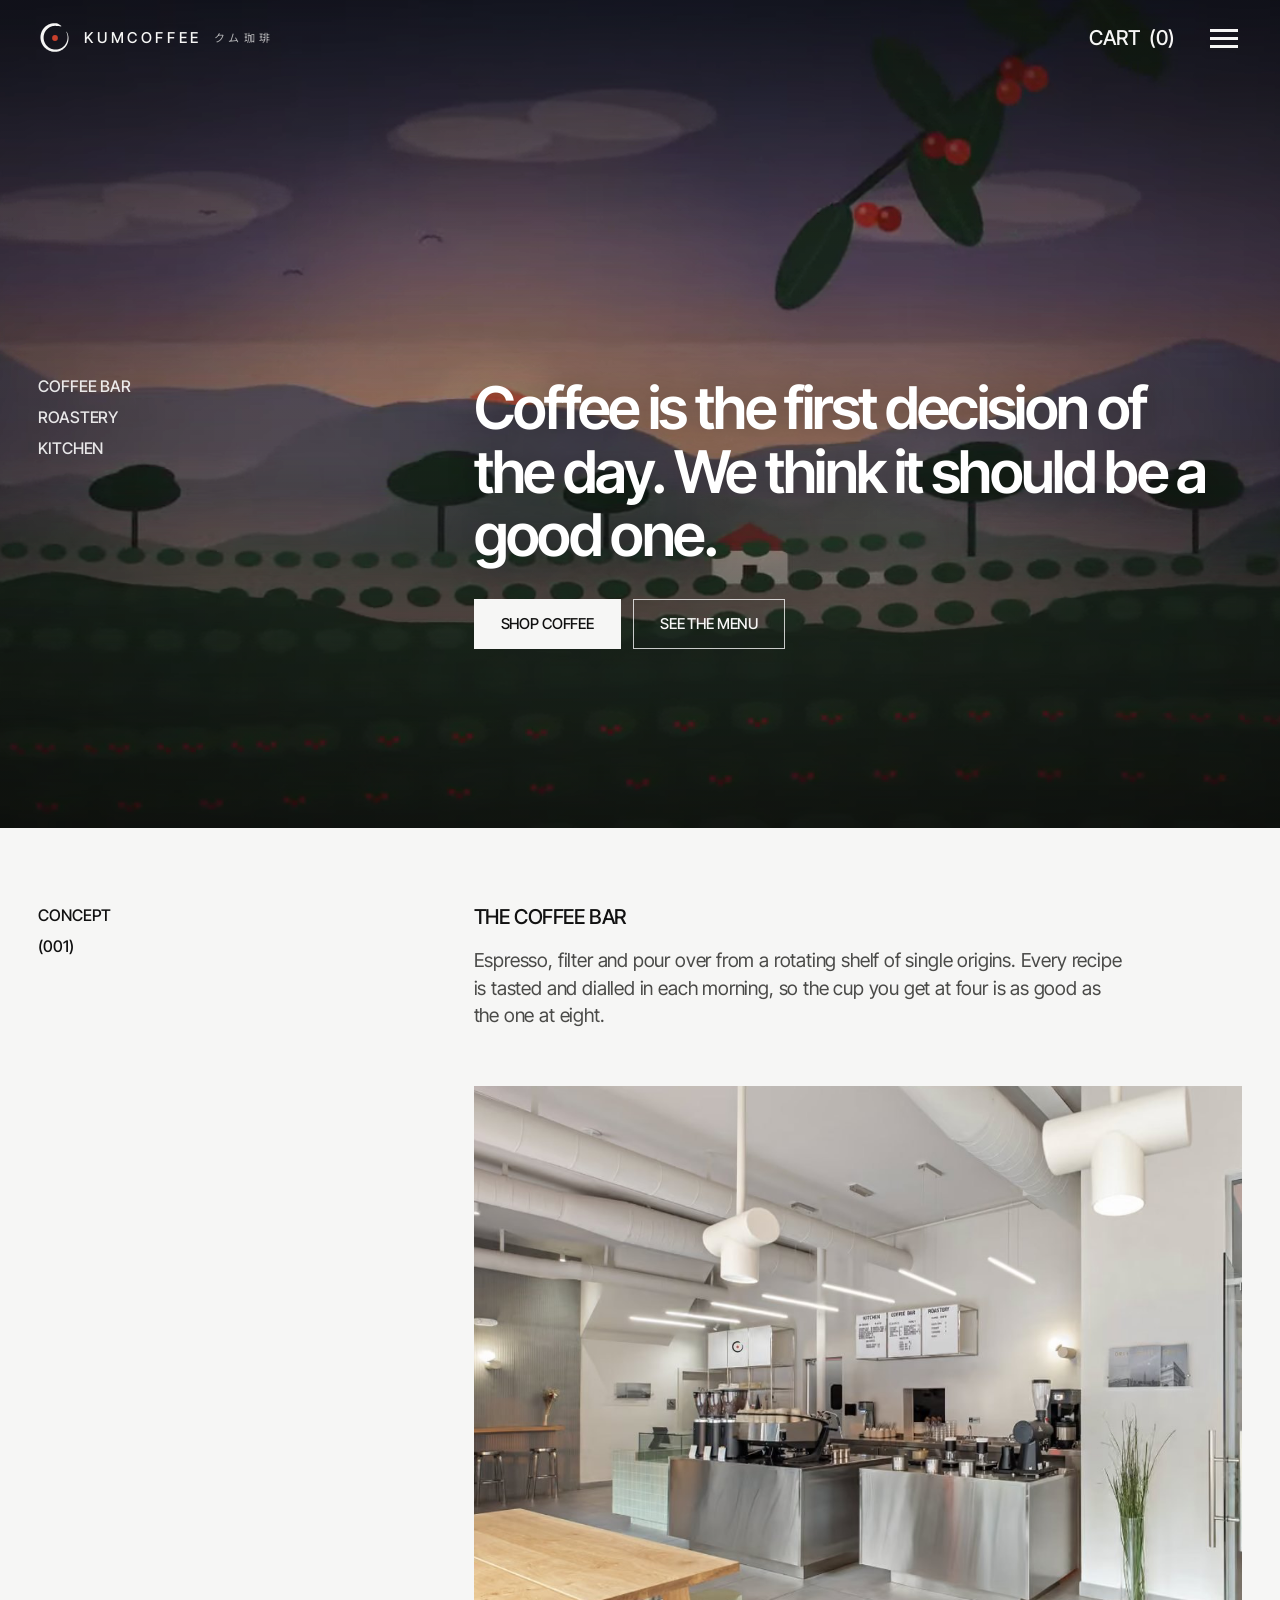
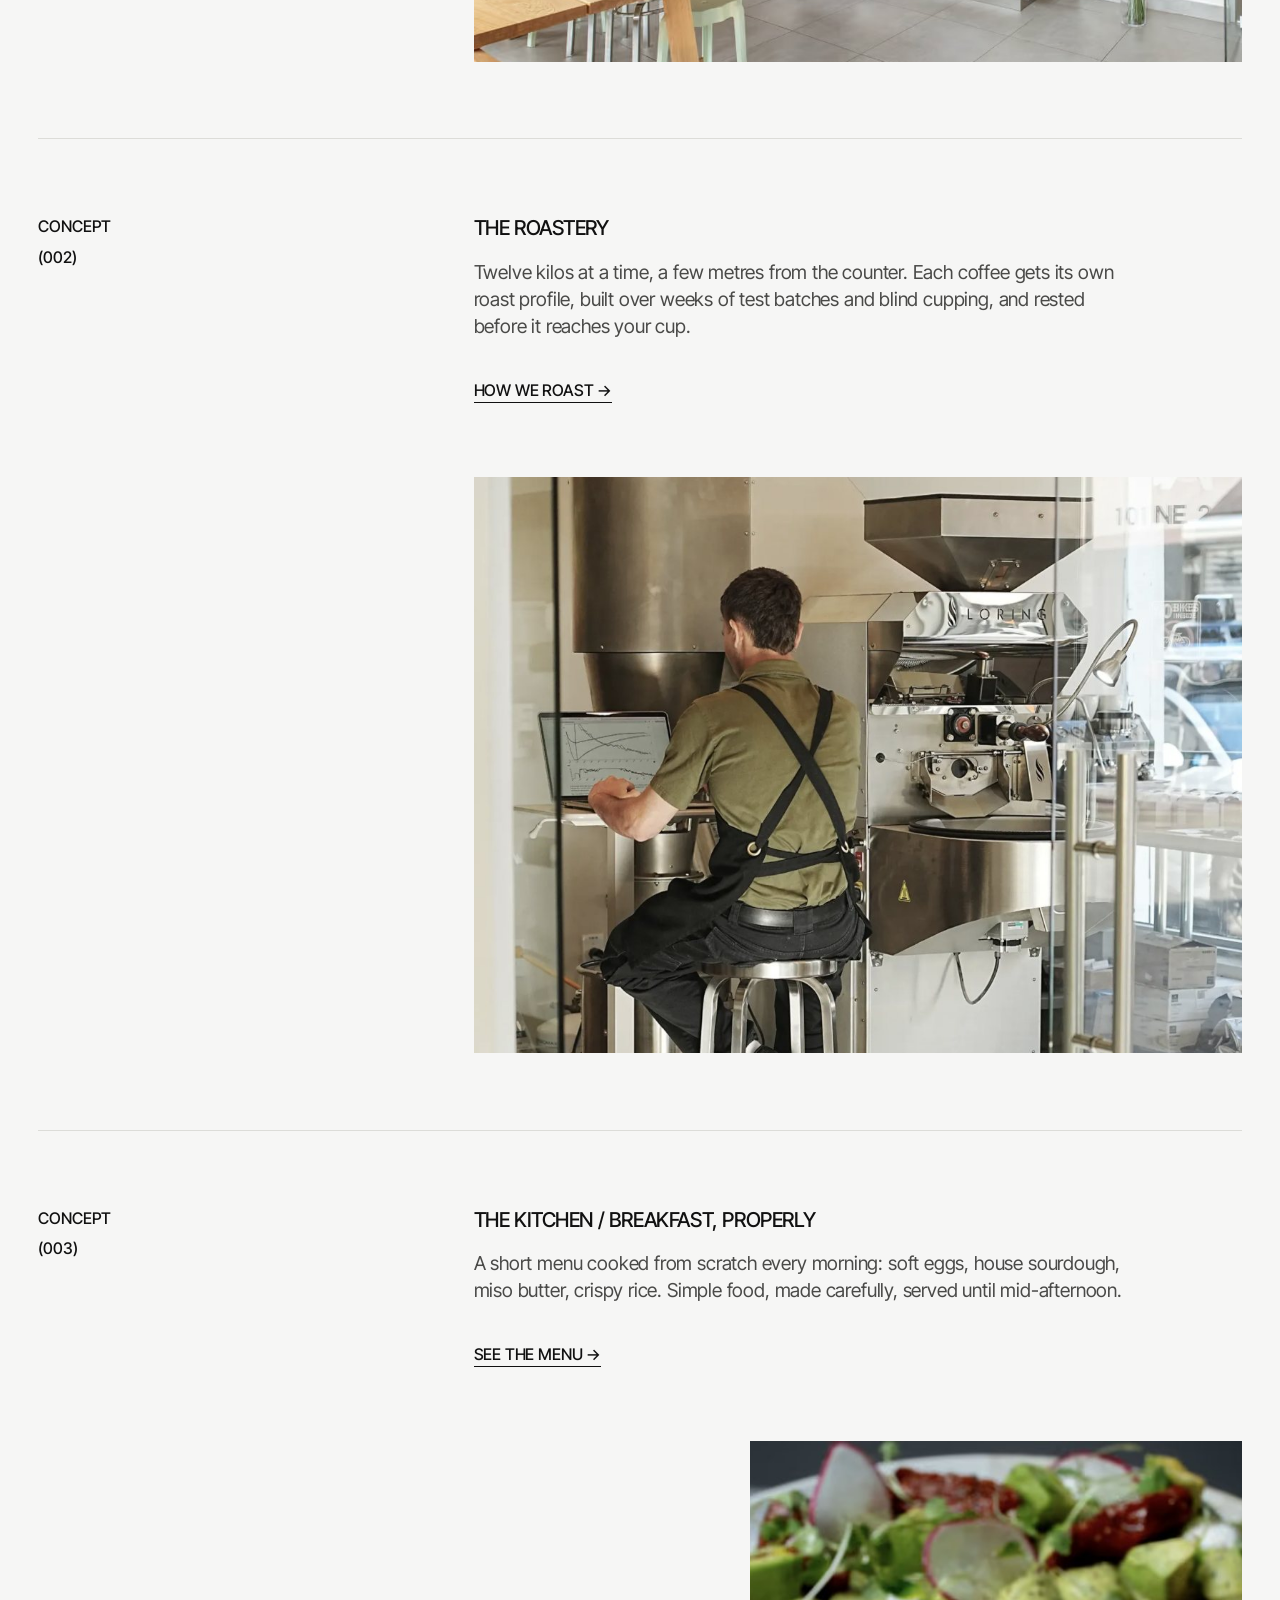
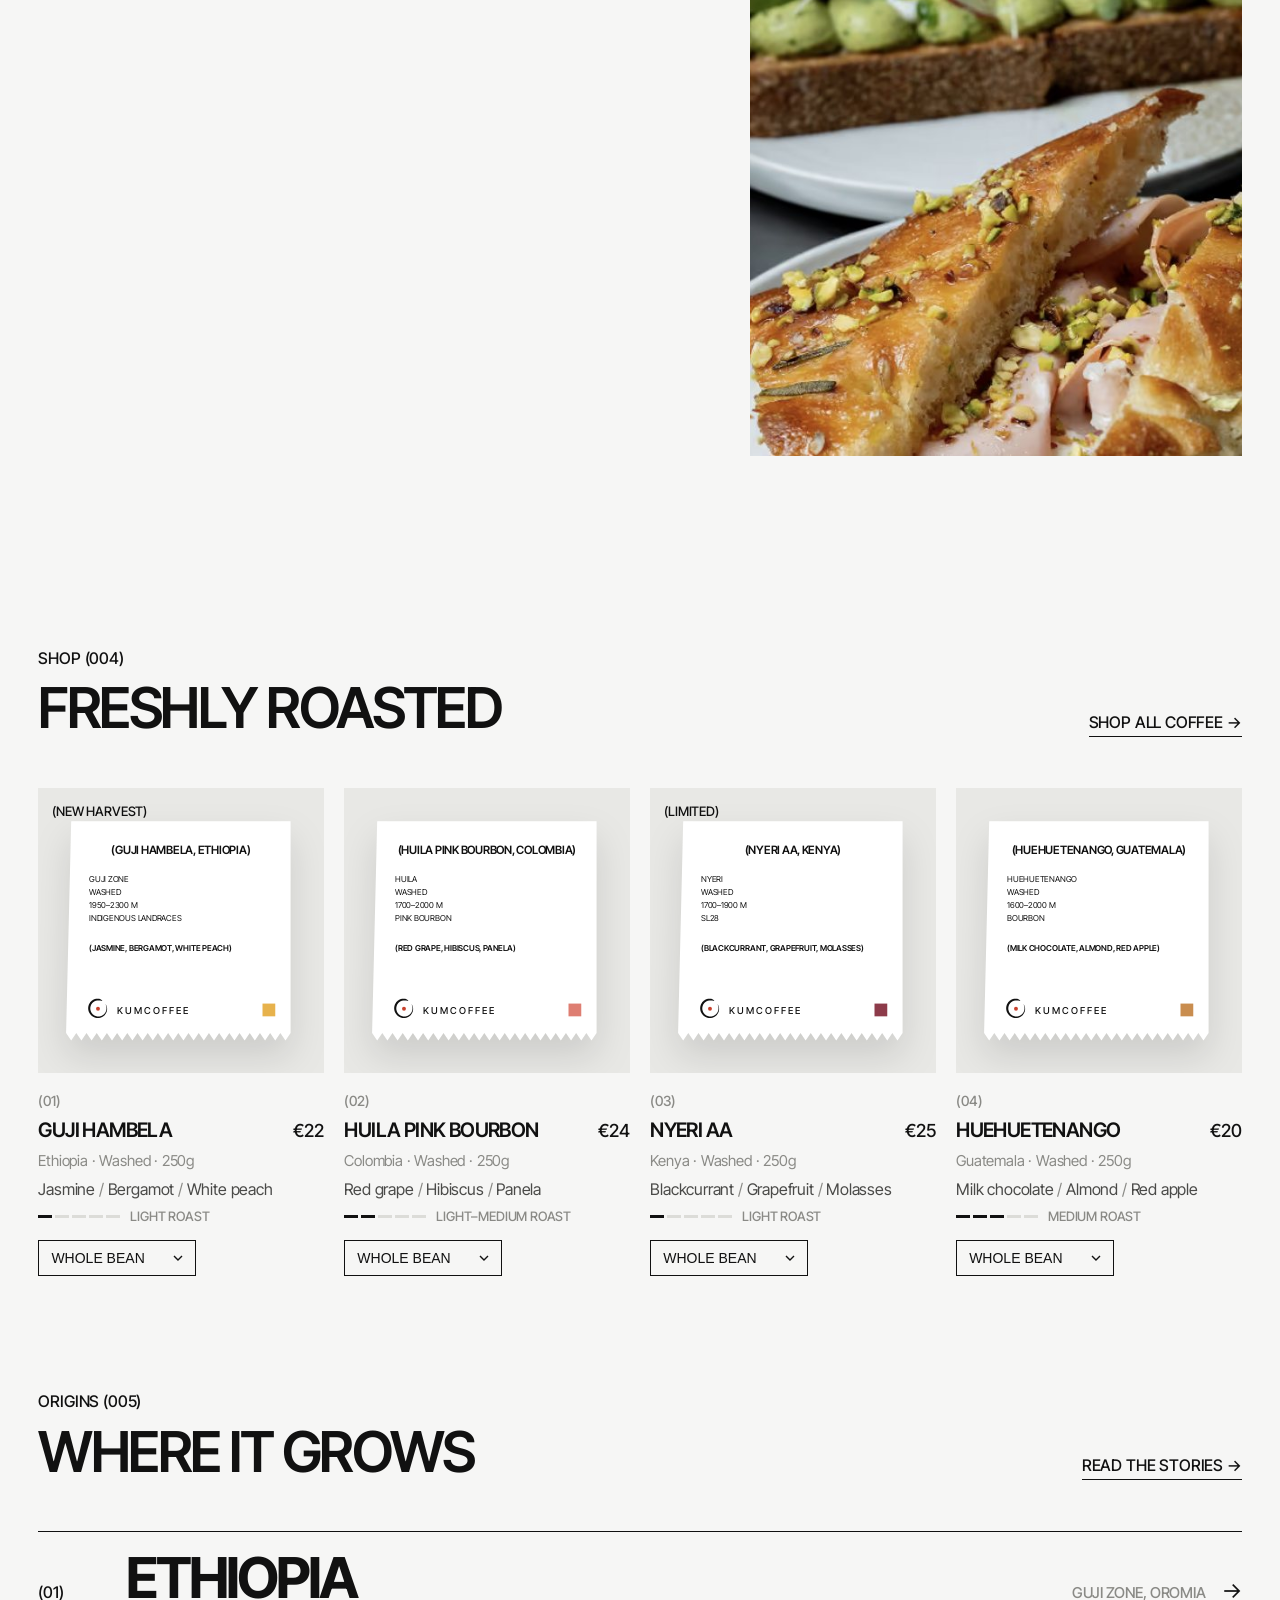
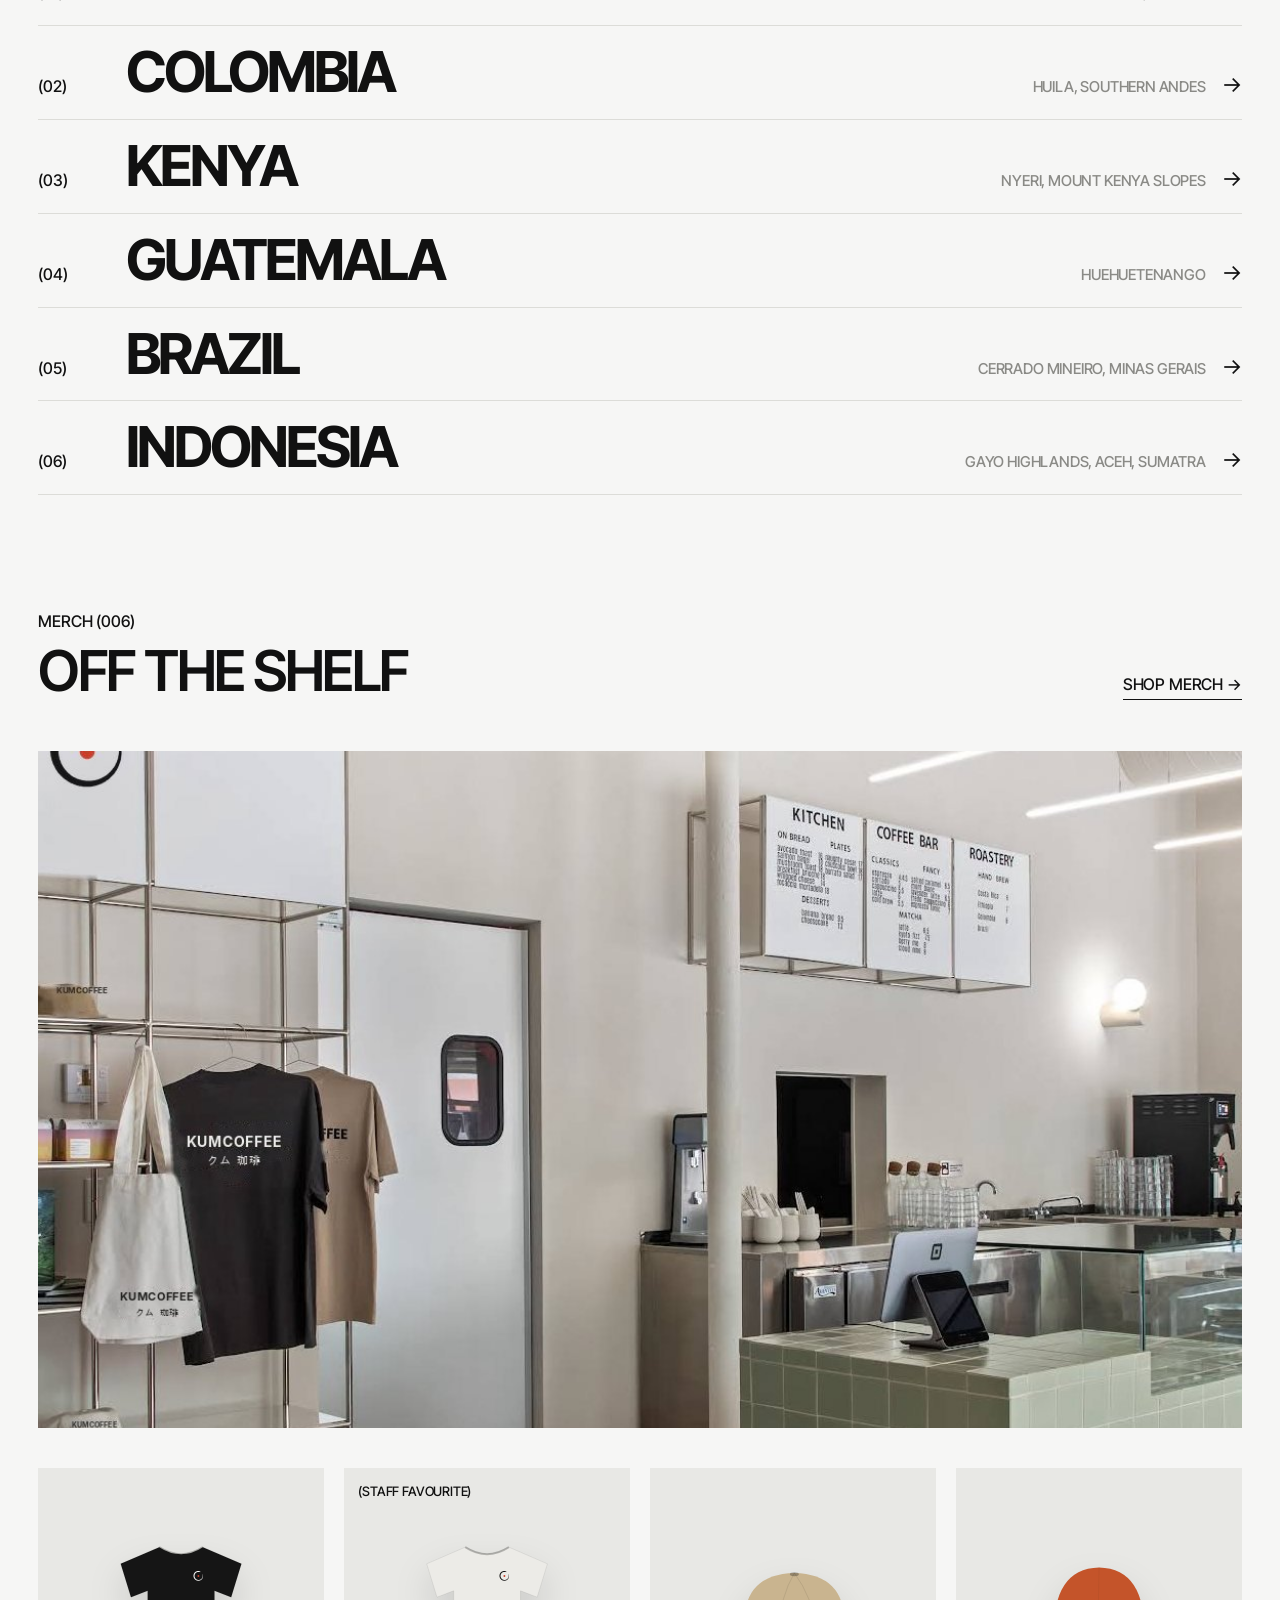
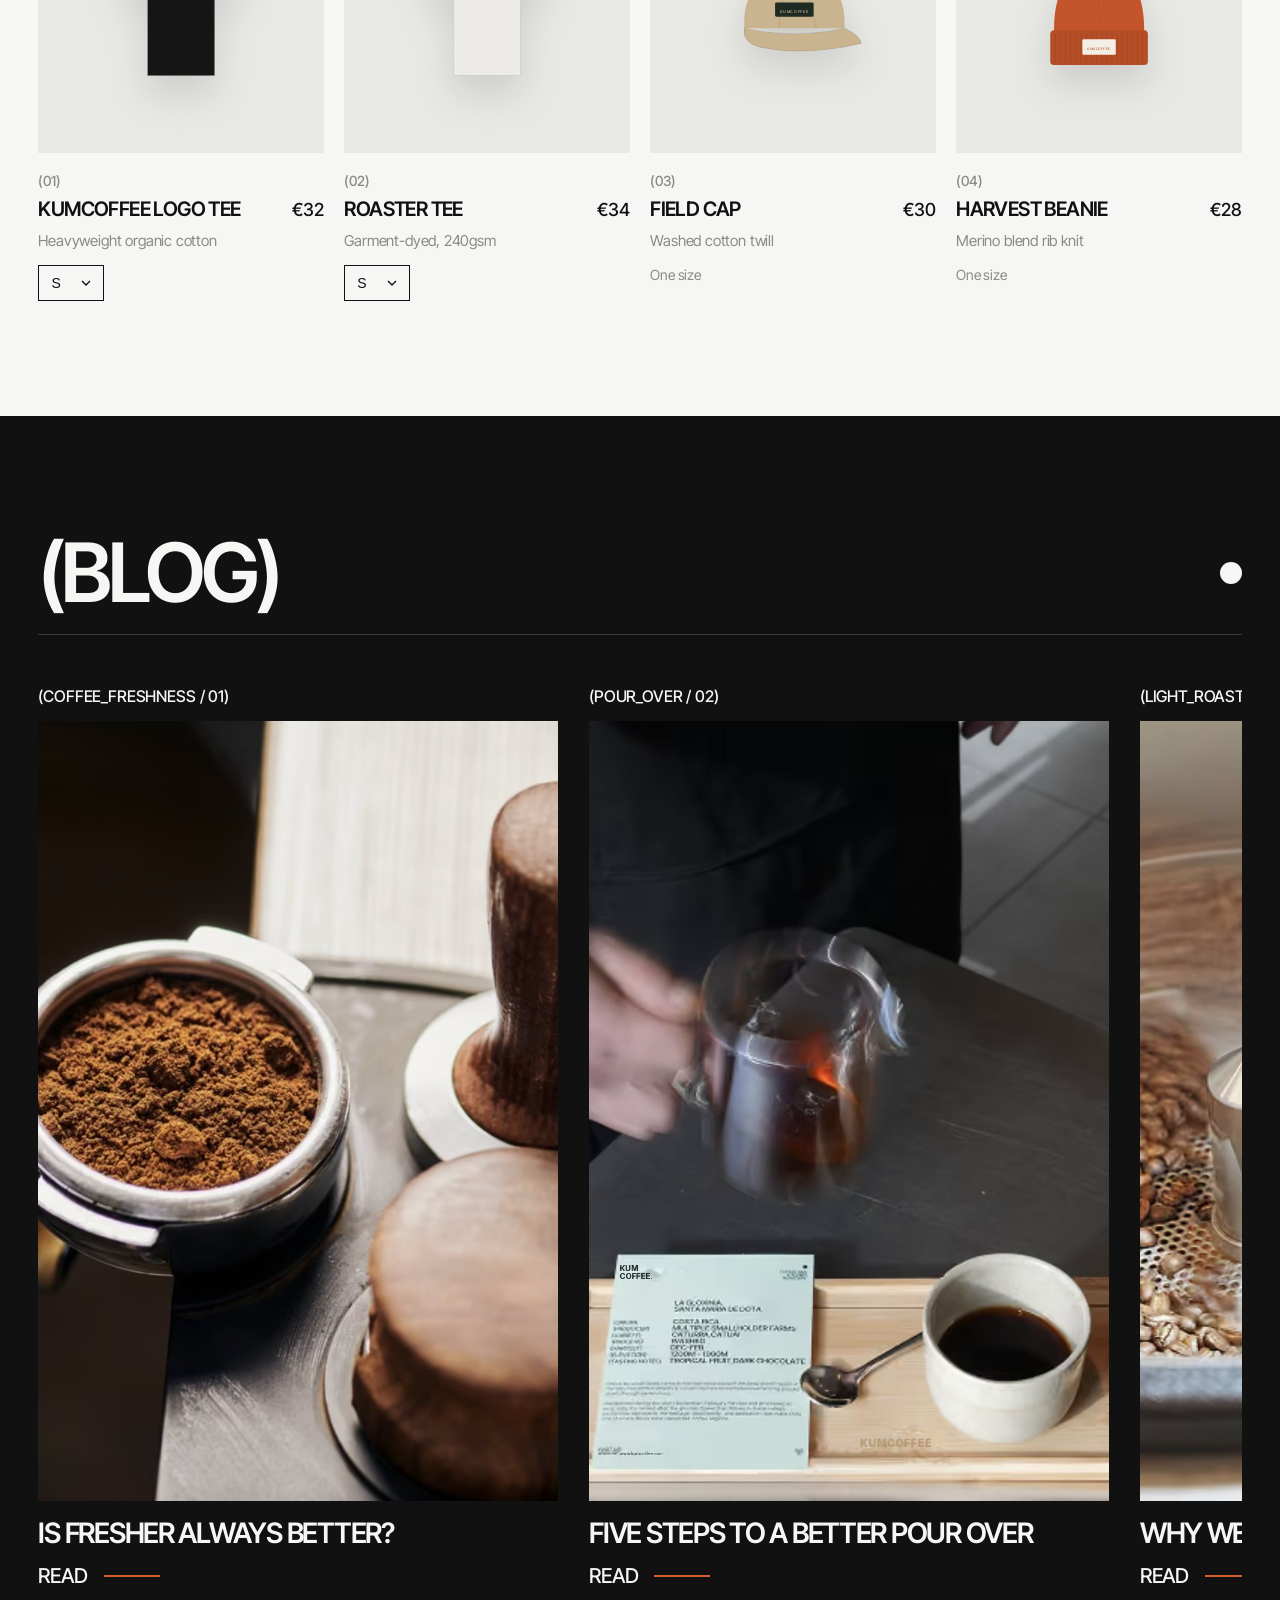
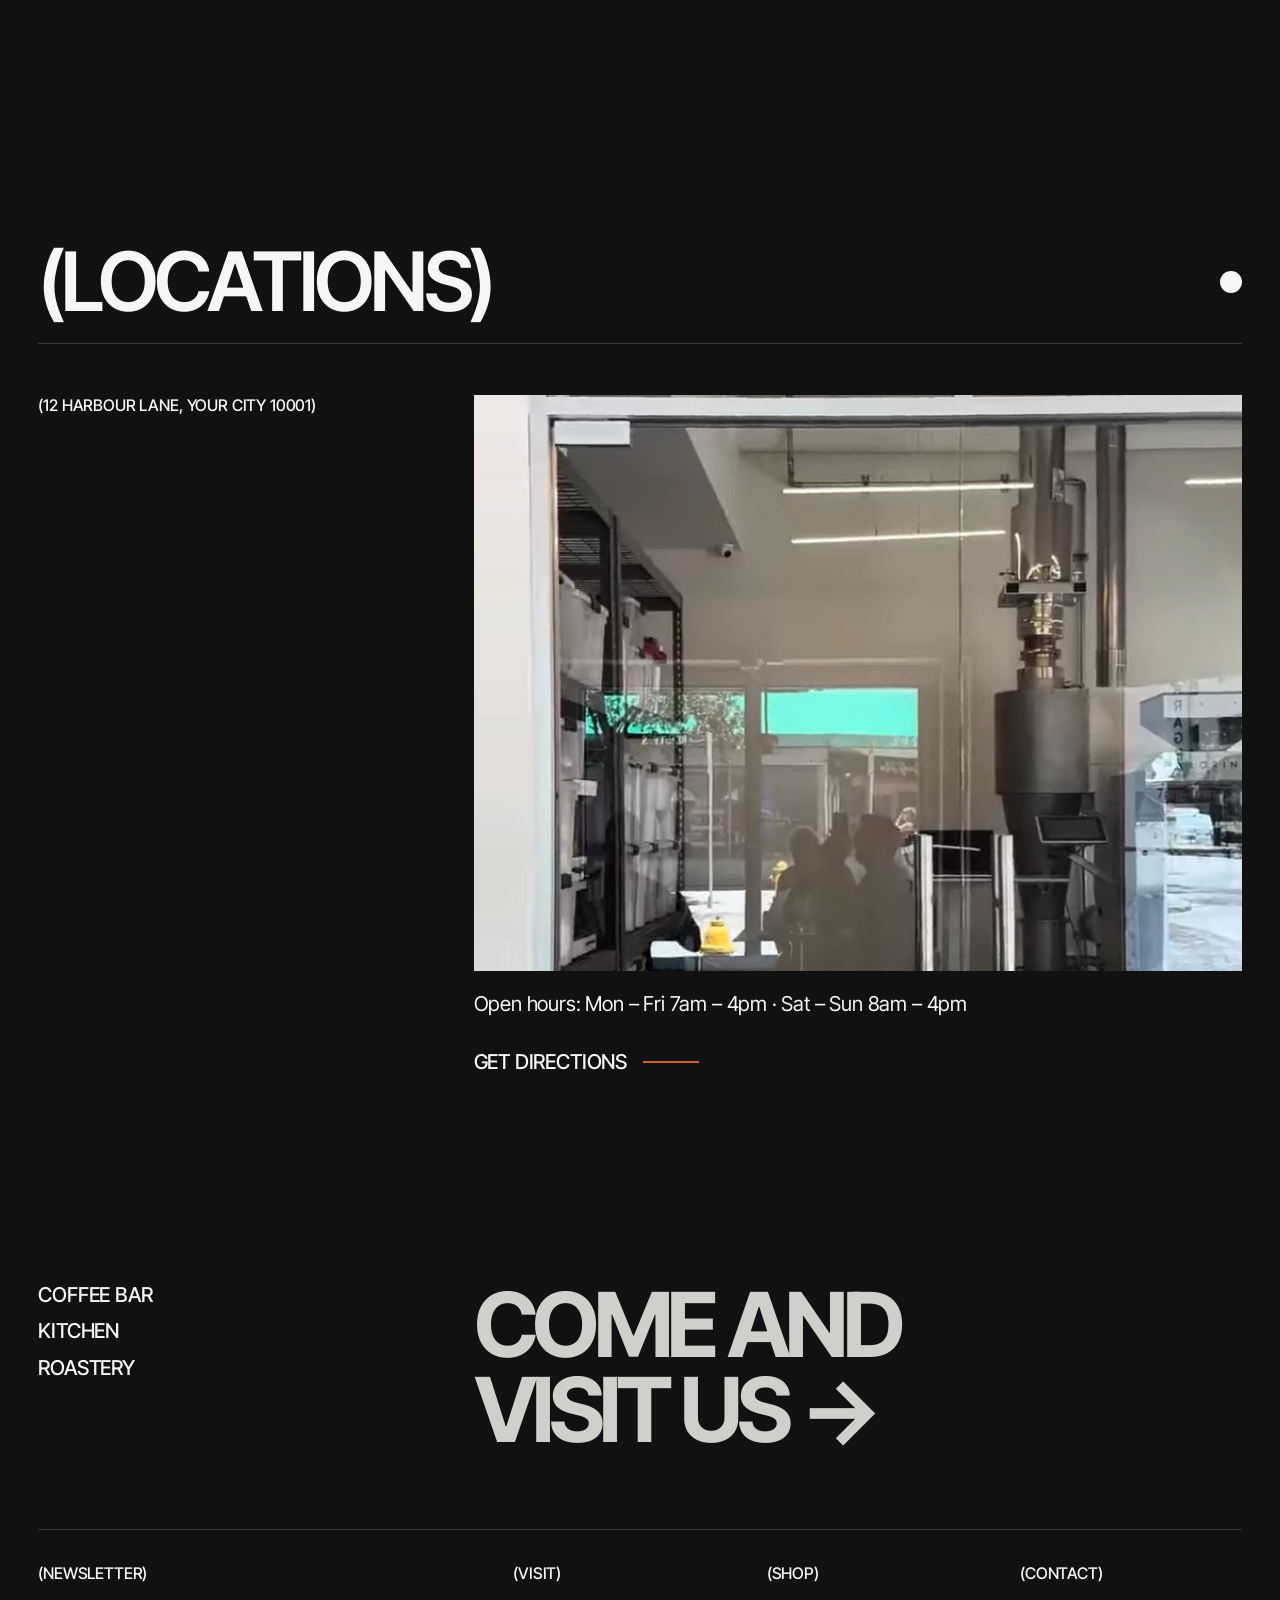
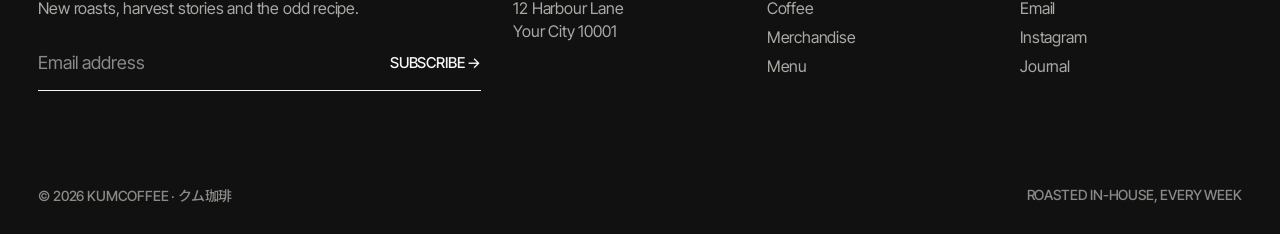
==== commit a305b128: "New ensō logo, rebranded photos and a 20-second header film - Logo: a brush ensō with a vermilion co" ====
--- a/index.html
+++ b/index.html
@@ -6,10 +6,11 @@
 <title>Kumcoffee — Coffee Bar, Roastery & Kitchen</title>
 <meta name="description" content="Kumcoffee is a specialty coffee bar, roastery and kitchen. Fresh-roasted beans, all-day breakfast, and stories from the farms we buy from.">
 <meta name="theme-color" content="#f6f6f5">
-<link rel="icon" href="data:image/svg+xml,%3Csvg xmlns='http://www.w3.org/2000/svg' viewBox='0 0 40 40'%3E%3Ccircle cx='20' cy='20' r='20' fill='%23111'/%3E%3Cpath d='M15.5 27 C19 21 21 19 24.5 13' stroke='%23f6f6f5' stroke-width='2' fill='none' stroke-linecap='round'/%3E%3C/svg%3E">
+<link rel="icon" href="data:image/svg+xml,%3Csvg%20class%3D%22brand-mark%22%20viewBox%3D%220%200%20100%20100%22%20aria-hidden%3D%22true%22%20xmlns%3D%22http%3A//www.w3.org/2000/svg%22%3E%3Cpath%20d%3D%22M68.78%2014.68%20L67.81%2013.84%20L66.80%2013.02%20L65.76%2012.23%20L64.69%2011.48%20L63.58%2010.75%20L62.44%2010.06%20L61.28%209.41%20L60.08%208.79%20L58.85%208.21%20L57.60%207.67%20L56.31%207.21%20L54.99%206.97%20L53.65%206.77%20L52.31%206.62%20L50.96%206.51%20L49.60%206.45%20L48.24%206.43%20L46.88%206.46%20L45.52%206.53%20L44.16%206.65%20L42.80%206.82%20L41.45%207.03%20L40.10%207.29%20L38.76%207.59%20L37.43%207.94%20L36.11%208.34%20L34.80%208.78%20L33.51%209.26%20L32.23%209.79%20L30.97%2010.36%20L29.73%2010.98%20L28.51%2011.63%20L27.31%2012.33%20L26.13%2013.07%20L24.98%2013.85%20L23.86%2014.67%20L22.76%2015.53%20L21.69%2016.43%20L20.65%2017.36%20L19.65%2018.32%20L18.67%2019.32%20L17.73%2020.35%20L16.83%2021.42%20L15.96%2022.51%20L15.13%2023.63%20L14.34%2024.78%20L13.58%2025.96%20L12.87%2027.16%20L12.19%2028.38%20L11.56%2029.63%20L10.97%2030.89%20L10.42%2032.18%20L9.92%2033.47%20L9.46%2034.79%20L9.04%2036.12%20L8.67%2037.46%20L8.34%2038.81%20L8.06%2040.17%20L7.82%2041.53%20L7.63%2042.90%20L7.48%2044.28%20L7.38%2045.66%20L7.32%2047.04%20L7.31%2048.41%20L7.34%2049.79%20L7.41%2051.16%20L7.53%2052.53%20L7.70%2053.89%20L7.90%2055.24%20L8.15%2056.58%20L8.45%2057.91%20L8.78%2059.22%20L9.15%2060.53%20L9.57%2061.81%20L10.02%2063.09%20L10.52%2064.34%20L11.05%2065.57%20L11.62%2066.79%20L12.22%2067.98%20L12.86%2069.15%20L13.54%2070.30%20L14.25%2071.43%20L14.99%2072.53%20L15.77%2073.60%20L16.57%2074.65%20L17.41%2075.66%20L18.27%2076.65%20L19.17%2077.62%20L20.09%2078.55%20L21.03%2079.45%20L22.00%2080.32%20L23.00%2081.15%20L24.02%2081.96%20L25.06%2082.73%20L26.12%2083.47%20L27.20%2084.17%20L28.30%2084.84%20L29.42%2085.47%20L30.56%2086.07%20L31.70%2086.66%20L32.86%2087.20%20L34.03%2087.71%20L35.22%2088.17%20L36.42%2088.60%20L37.63%2088.99%20L38.86%2089.35%20L40.09%2089.66%20L41.33%2089.93%20L42.58%2090.17%20L43.84%2090.37%20L45.09%2090.53%20L46.36%2090.65%20L47.62%2090.72%20L48.89%2090.77%20L50.16%2090.77%20L51.42%2090.73%20L52.68%2090.65%20L53.95%2090.53%20L55.20%2090.38%20L56.45%2090.18%20L57.70%2089.95%20L58.93%2089.68%20L60.16%2089.36%20L61.38%2089.01%20L62.58%2088.63%20L63.77%2088.20%20L64.95%2087.74%20L66.12%2087.24%20L67.27%2086.70%20L68.40%2086.13%20L69.52%2085.52%20L70.61%2084.88%20L71.69%2084.20%20L72.74%2083.49%20L73.77%2082.74%20L74.78%2081.96%20L75.76%2081.15%20L76.72%2080.31%20L77.65%2079.44%20L78.55%2078.53%20L79.42%2077.60%20L80.26%2076.64%20L81.08%2075.65%20L81.86%2074.64%20L82.61%2073.60%20L83.32%2072.54%20L84.00%2071.46%20L84.65%2070.35%20L85.26%2069.22%20L85.83%2068.07%20L86.36%2066.91%20L86.86%2065.72%20L87.32%2064.52%20L87.74%2063.31%20L88.12%2062.08%20L88.46%2060.85%20L88.76%2059.60%20L89.01%2058.34%20L89.23%2057.08%20L89.41%2055.81%20L89.54%2054.53%20L89.63%2053.25%20L89.68%2051.97%20L89.68%2050.69%20L89.65%2049.41%20L89.57%2048.14%20L89.45%2046.86%20L89.29%2045.60%20L89.09%2044.34%20L88.84%2043.09%20L88.56%2041.85%20L88.23%2040.62%20L87.87%2039.41%20L87.46%2038.21%20L87.02%2037.02%20L86.54%2035.86%20L86.02%2034.71%20L85.46%2033.58%20L84.87%2032.47%20L84.24%2031.39%20L83.18%2031.95%20L83.70%2033.05%20L84.18%2034.16%20L84.63%2035.28%20L85.04%2036.42%20L85.41%2037.57%20L85.74%2038.74%20L86.04%2039.91%20L86.29%2041.09%20L86.51%2042.27%20L86.68%2043.47%20L86.82%2044.66%20L86.92%2045.86%20L86.98%2047.06%20L87.00%2048.25%20L86.98%2049.45%20L86.92%2050.64%20L86.82%2051.83%20L86.68%2053.01%20L86.51%2054.19%20L86.30%2055.36%20L86.05%2056.51%20L85.76%2057.66%20L85.43%2058.79%20L85.08%2059.91%20L84.68%2061.02%20L84.25%2062.10%20L83.79%2063.18%20L83.29%2064.23%20L82.76%2065.26%20L82.20%2066.28%20L81.61%2067.27%20L80.99%2068.24%20L80.34%2069.19%20L79.66%2070.11%20L78.95%2071.01%20L78.22%2071.88%20L77.46%2072.73%20L76.68%2073.55%20L75.88%2074.34%20L75.05%2075.10%20L74.20%2075.84%20L73.33%2076.54%20L72.44%2077.22%20L71.54%2077.86%20L70.61%2078.48%20L69.68%2079.06%20L68.72%2079.61%20L67.75%2080.13%20L66.77%2080.62%20L65.78%2081.08%20L64.77%2081.50%20L63.76%2081.89%20L62.74%2082.25%20L61.71%2082.58%20L60.67%2082.87%20L59.63%2083.14%20L58.58%2083.37%20L57.52%2083.56%20L56.47%2083.73%20L55.41%2083.86%20L54.35%2083.96%20L53.29%2084.02%20L52.24%2084.06%20L51.18%2084.06%20L50.12%2084.03%20L49.07%2083.97%20L48.02%2083.88%20L46.98%2083.76%20L45.94%2083.60%20L44.91%2083.42%20L43.88%2083.21%20L42.87%2082.96%20L41.86%2082.69%20L40.86%2082.39%20L39.87%2082.06%20L38.89%2081.70%20L37.92%2081.31%20L36.96%2080.90%20L36.01%2080.45%20L35.08%2079.99%20L34.16%2079.50%20L33.26%2078.96%20L32.38%2078.39%20L31.52%2077.80%20L30.67%2077.19%20L29.85%2076.55%20L29.04%2075.88%20L28.25%2075.19%20L27.48%2074.48%20L26.74%2073.74%20L26.01%2072.98%20L25.31%2072.20%20L24.63%2071.40%20L23.97%2070.58%20L23.34%2069.74%20L22.73%2068.88%20L22.15%2068.00%20L21.59%2067.10%20L21.06%2066.18%20L20.56%2065.25%20L20.08%2064.31%20L19.63%2063.34%20L19.21%2062.37%20L18.82%2061.38%20L18.45%2060.37%20L18.12%2059.36%20L17.82%2058.33%20L17.55%2057.30%20L17.30%2056.25%20L17.09%2055.20%20L16.91%2054.13%20L16.77%2053.07%20L16.65%2051.99%20L16.57%2050.92%20L16.52%2049.83%20L16.51%2048.75%20L16.52%2047.66%20L16.57%2046.58%20L16.66%2045.49%20L16.77%2044.41%20L16.92%2043.33%20L17.11%2042.25%20L17.33%2041.18%20L17.58%2040.11%20L17.87%2039.05%20L18.18%2038.00%20L18.54%2036.96%20L18.92%2035.93%20L19.34%2034.91%20L19.79%2033.90%20L20.27%2032.91%20L20.79%2031.93%20L21.33%2030.97%20L21.91%2030.03%20L22.52%2029.10%20L23.15%2028.19%20L23.82%2027.31%20L24.51%2026.44%20L25.24%2025.60%20L25.99%2024.78%20L26.76%2023.99%20L27.57%2023.22%20L28.39%2022.48%20L29.24%2021.77%20L30.12%2021.08%20L31.01%2020.42%20L31.93%2019.80%20L32.87%2019.20%20L33.83%2018.64%20L34.80%2018.10%20L35.80%2017.60%20L36.81%2017.13%20L37.83%2016.70%20L38.87%2016.30%20L39.92%2015.94%20L40.98%2015.61%20L42.05%2015.31%20L43.13%2015.06%20L44.22%2014.84%20L45.31%2014.65%20L46.41%2014.50%20L47.52%2014.39%20L48.63%2014.32%20L49.73%2014.28%20L50.84%2014.28%20L51.95%2014.32%20L53.06%2014.39%20L54.16%2014.50%20L55.26%2014.65%20L56.38%2014.65%20L57.52%2014.65%20L58.66%2014.70%20L59.81%2014.78%20L60.95%2014.90%20L62.11%2015.05%20L63.26%2015.25%20L64.41%2015.49%20L65.56%2015.77%20L66.70%2016.09%20L67.84%2016.45%20Z%22%20fill%3D%22%23141414%22/%3E%3Ccircle%20cx%3D%2250%22%20cy%3D%2250%22%20r%3D%228.5%22%20fill%3D%22%23c8402c%22/%3E%3C/svg%3E">
 <link rel="preconnect" href="https://fonts.googleapis.com">
 <link rel="preconnect" href="https://fonts.gstatic.com" crossorigin>
 <link rel="stylesheet" href="https://fonts.googleapis.com/css2?family=Inter+Tight:wght@400;500;600;700&display=swap">
+<link rel="stylesheet" href="https://fonts.googleapis.com/css2?family=Noto+Sans+JP:wght@400&text=%E3%82%AF%E3%83%A0%E7%8F%88%E7%90%B2&display=swap">
 <link rel="stylesheet" href="css/style.css">
 </head>
 <body>
@@ -17,8 +18,9 @@
 <header class="site-header">
   <div class="wrap">
     <a class="brand" href="index.html" aria-label="Kumcoffee home">
-      <svg class="brand-mark" viewBox="0 0 40 40" aria-hidden="true"><circle cx="20" cy="20" r="18.5" fill="none" stroke="#111" stroke-width="1.5"/><ellipse cx="20" cy="20" rx="8.5" ry="12" fill="#111" transform="rotate(30 20 20)"/><path d="M15.5 27 C19 21 21 19 24.5 13" stroke="#f6f6f5" stroke-width="1.6" fill="none" stroke-linecap="round"/></svg>
+      <svg class="brand-mark" viewBox="0 0 100 100" aria-hidden="true"><path d="M68.78 14.68 L67.81 13.84 L66.80 13.02 L65.76 12.23 L64.69 11.48 L63.58 10.75 L62.44 10.06 L61.28 9.41 L60.08 8.79 L58.85 8.21 L57.60 7.67 L56.31 7.21 L54.99 6.97 L53.65 6.77 L52.31 6.62 L50.96 6.51 L49.60 6.45 L48.24 6.43 L46.88 6.46 L45.52 6.53 L44.16 6.65 L42.80 6.82 L41.45 7.03 L40.10 7.29 L38.76 7.59 L37.43 7.94 L36.11 8.34 L34.80 8.78 L33.51 9.26 L32.23 9.79 L30.97 10.36 L29.73 10.98 L28.51 11.63 L27.31 12.33 L26.13 13.07 L24.98 13.85 L23.86 14.67 L22.76 15.53 L21.69 16.43 L20.65 17.36 L19.65 18.32 L18.67 19.32 L17.73 20.35 L16.83 21.42 L15.96 22.51 L15.13 23.63 L14.34 24.78 L13.58 25.96 L12.87 27.16 L12.19 28.38 L11.56 29.63 L10.97 30.89 L10.42 32.18 L9.92 33.47 L9.46 34.79 L9.04 36.12 L8.67 37.46 L8.34 38.81 L8.06 40.17 L7.82 41.53 L7.63 42.90 L7.48 44.28 L7.38 45.66 L7.32 47.04 L7.31 48.41 L7.34 49.79 L7.41 51.16 L7.53 52.53 L7.70 53.89 L7.90 55.24 L8.15 56.58 L8.45 57.91 L8.78 59.22 L9.15 60.53 L9.57 61.81 L10.02 63.09 L10.52 64.34 L11.05 65.57 L11.62 66.79 L12.22 67.98 L12.86 69.15 L13.54 70.30 L14.25 71.43 L14.99 72.53 L15.77 73.60 L16.57 74.65 L17.41 75.66 L18.27 76.65 L19.17 77.62 L20.09 78.55 L21.03 79.45 L22.00 80.32 L23.00 81.15 L24.02 81.96 L25.06 82.73 L26.12 83.47 L27.20 84.17 L28.30 84.84 L29.42 85.47 L30.56 86.07 L31.70 86.66 L32.86 87.20 L34.03 87.71 L35.22 88.17 L36.42 88.60 L37.63 88.99 L38.86 89.35 L40.09 89.66 L41.33 89.93 L42.58 90.17 L43.84 90.37 L45.09 90.53 L46.36 90.65 L47.62 90.72 L48.89 90.77 L50.16 90.77 L51.42 90.73 L52.68 90.65 L53.95 90.53 L55.20 90.38 L56.45 90.18 L57.70 89.95 L58.93 89.68 L60.16 89.36 L61.38 89.01 L62.58 88.63 L63.77 88.20 L64.95 87.74 L66.12 87.24 L67.27 86.70 L68.40 86.13 L69.52 85.52 L70.61 84.88 L71.69 84.20 L72.74 83.49 L73.77 82.74 L74.78 81.96 L75.76 81.15 L76.72 80.31 L77.65 79.44 L78.55 78.53 L79.42 77.60 L80.26 76.64 L81.08 75.65 L81.86 74.64 L82.61 73.60 L83.32 72.54 L84.00 71.46 L84.65 70.35 L85.26 69.22 L85.83 68.07 L86.36 66.91 L86.86 65.72 L87.32 64.52 L87.74 63.31 L88.12 62.08 L88.46 60.85 L88.76 59.60 L89.01 58.34 L89.23 57.08 L89.41 55.81 L89.54 54.53 L89.63 53.25 L89.68 51.97 L89.68 50.69 L89.65 49.41 L89.57 48.14 L89.45 46.86 L89.29 45.60 L89.09 44.34 L88.84 43.09 L88.56 41.85 L88.23 40.62 L87.87 39.41 L87.46 38.21 L87.02 37.02 L86.54 35.86 L86.02 34.71 L85.46 33.58 L84.87 32.47 L84.24 31.39 L83.18 31.95 L83.70 33.05 L84.18 34.16 L84.63 35.28 L85.04 36.42 L85.41 37.57 L85.74 38.74 L86.04 39.91 L86.29 41.09 L86.51 42.27 L86.68 43.47 L86.82 44.66 L86.92 45.86 L86.98 47.06 L87.00 48.25 L86.98 49.45 L86.92 50.64 L86.82 51.83 L86.68 53.01 L86.51 54.19 L86.30 55.36 L86.05 56.51 L85.76 57.66 L85.43 58.79 L85.08 59.91 L84.68 61.02 L84.25 62.10 L83.79 63.18 L83.29 64.23 L82.76 65.26 L82.20 66.28 L81.61 67.27 L80.99 68.24 L80.34 69.19 L79.66 70.11 L78.95 71.01 L78.22 71.88 L77.46 72.73 L76.68 73.55 L75.88 74.34 L75.05 75.10 L74.20 75.84 L73.33 76.54 L72.44 77.22 L71.54 77.86 L70.61 78.48 L69.68 79.06 L68.72 79.61 L67.75 80.13 L66.77 80.62 L65.78 81.08 L64.77 81.50 L63.76 81.89 L62.74 82.25 L61.71 82.58 L60.67 82.87 L59.63 83.14 L58.58 83.37 L57.52 83.56 L56.47 83.73 L55.41 83.86 L54.35 83.96 L53.29 84.02 L52.24 84.06 L51.18 84.06 L50.12 84.03 L49.07 83.97 L48.02 83.88 L46.98 83.76 L45.94 83.60 L44.91 83.42 L43.88 83.21 L42.87 82.96 L41.86 82.69 L40.86 82.39 L39.87 82.06 L38.89 81.70 L37.92 81.31 L36.96 80.90 L36.01 80.45 L35.08 79.99 L34.16 79.50 L33.26 78.96 L32.38 78.39 L31.52 77.80 L30.67 77.19 L29.85 76.55 L29.04 75.88 L28.25 75.19 L27.48 74.48 L26.74 73.74 L26.01 72.98 L25.31 72.20 L24.63 71.40 L23.97 70.58 L23.34 69.74 L22.73 68.88 L22.15 68.00 L21.59 67.10 L21.06 66.18 L20.56 65.25 L20.08 64.31 L19.63 63.34 L19.21 62.37 L18.82 61.38 L18.45 60.37 L18.12 59.36 L17.82 58.33 L17.55 57.30 L17.30 56.25 L17.09 55.20 L16.91 54.13 L16.77 53.07 L16.65 51.99 L16.57 50.92 L16.52 49.83 L16.51 48.75 L16.52 47.66 L16.57 46.58 L16.66 45.49 L16.77 44.41 L16.92 43.33 L17.11 42.25 L17.33 41.18 L17.58 40.11 L17.87 39.05 L18.18 38.00 L18.54 36.96 L18.92 35.93 L19.34 34.91 L19.79 33.90 L20.27 32.91 L20.79 31.93 L21.33 30.97 L21.91 30.03 L22.52 29.10 L23.15 28.19 L23.82 27.31 L24.51 26.44 L25.24 25.60 L25.99 24.78 L26.76 23.99 L27.57 23.22 L28.39 22.48 L29.24 21.77 L30.12 21.08 L31.01 20.42 L31.93 19.80 L32.87 19.20 L33.83 18.64 L34.80 18.10 L35.80 17.60 L36.81 17.13 L37.83 16.70 L38.87 16.30 L39.92 15.94 L40.98 15.61 L42.05 15.31 L43.13 15.06 L44.22 14.84 L45.31 14.65 L46.41 14.50 L47.52 14.39 L48.63 14.32 L49.73 14.28 L50.84 14.28 L51.95 14.32 L53.06 14.39 L54.16 14.50 L55.26 14.65 L56.38 14.65 L57.52 14.65 L58.66 14.70 L59.81 14.78 L60.95 14.90 L62.11 15.05 L63.26 15.25 L64.41 15.49 L65.56 15.77 L66.70 16.09 L67.84 16.45 Z" fill="#141414"/><circle cx="50" cy="50" r="8.5" fill="#c8402c"/></svg>
       <span class="brand-name">Kumcoffee</span>
+      <span class="brand-jp" lang="ja">クム珈琲</span>
     </a>
     <div class="header-actions">
       <button class="cart-btn" data-cart-open aria-label="Open cart">Cart <span class="cart-count">0</span></button>
@@ -42,20 +44,25 @@
   </nav>
 </header>
 <main id="main">
-<section class="hero">
-  <div class="wrap">
-    <div class="figure"><video src="video/cafe-walk.mp4" poster="img/cafe-walk-poster.jpg" aria-label="A walk through the café: baristas at the espresso bar and guests at the counter" style="object-position:center 55%" autoplay muted loop playsinline preload="metadata"></video></div>
+<section class="hero hero--film">
+  <video class="hero-video" poster="img/hero-film-poster.jpg" autoplay muted loop playsinline preload="auto"
+    aria-label="From coffee farms at dawn, through the city at dusk, to a cappuccino with tulip latte art">
+    <source src="video/hero-film.webm" type="video/webm">
+    <source src="video/hero-film.mp4" type="video/mp4">
+  </video>
+  <div class="hero-shade" aria-hidden="true"></div>
+  <div class="wrap hero-over">
     <div class="hero-intro">
-      <div class="reveal">
+      <div>
         <span class="label">Coffee bar</span>
         <span class="label">Roastery</span>
         <span class="label">Kitchen</span>
       </div>
-      <div class="reveal">
+      <div>
         <h1 class="statement">Coffee is the first decision of the day. We think it should be a good one.</h1>
         <div class="hero-ctas">
-          <a class="btn" href="shop.html#coffee">Shop coffee</a>
-          <a class="btn btn--ghost" href="menu.html">See the menu</a>
+          <a class="btn btn--light" href="shop.html#coffee">Shop coffee</a>
+          <a class="btn btn--outline-light" href="menu.html">See the menu</a>
         </div>
       </div>
     </div>
@@ -167,7 +174,7 @@
       </a>
       <a class="post-card" href="journal.html#matcha">
         <span class="label">(MATCHA_MANIA / 04)</span>
-        <div class="figure"><video src="video/matcha-whisk.mp4" poster="img/matcha-whisk-poster.jpg" aria-label="A barista whisking matcha in a green bowl" style="object-position:center" autoplay muted loop playsinline preload="metadata"></video></div>
+        <div class="figure"><video poster="img/matcha-whisk-poster.jpg" aria-label="A barista whisking matcha in a green bowl" style="object-position:center" autoplay muted loop playsinline preload="metadata"><source src="video/matcha-whisk.webm" type="video/webm"><source src="video/matcha-whisk.mp4" type="video/mp4"></video></div>
         <h3>Matcha: what to look for</h3>
         <span class="arrow-link">Read</span>
       </a>
@@ -181,7 +188,7 @@
     <div class="location">
       <div class="reveal"><span class="label">(12 HARBOUR LANE, YOUR CITY 10001)</span></div>
       <div class="reveal">
-        <div class="figure"><img src="img/location.jpg" alt="Inside the café: the espresso bar, brew station and menu boards" style="object-position:center 40%" loading="lazy" decoding="async"></div>
+        <div class="figure"><video poster="img/cafe-walk-poster.jpg" aria-label="A walk through the café: baristas at the espresso bar and guests at the counter" style="object-position:center 50%" autoplay muted loop playsinline preload="metadata"><source src="video/cafe-walk.webm" type="video/webm"><source src="video/cafe-walk.mp4" type="video/mp4"></video></div>
         <p class="hours-line">Open hours: Mon – Fri 7am – 4pm · Sat – Sun 8am – 4pm</p>
         <a class="arrow-link" href="https://maps.google.com" rel="noopener">Get directions</a>
       </div>
@@ -232,7 +239,7 @@
       </div>
     </div>
     <div class="footer-base">
-      <span>© <span data-year>2026</span> Kumcoffee</span>
+      <span>© <span data-year>2026</span> Kumcoffee · <span lang="ja" class="jp">クム珈琲</span></span>
       <span>Roasted in-house, every week</span>
     </div>
   </div>
--- a/css/style.css
+++ b/css/style.css
@@ -105,8 +105,11 @@
 .menu-open .site-header::before { background: var(--bg); }
 .site-header .wrap { display: flex; align-items: center; justify-content: space-between; height: 76px; gap: 24px; }
 .brand { display: inline-flex; align-items: center; gap: 12px; text-decoration: none; }
-.brand-mark { width: 40px; height: 40px; }
-.brand-name { font-size: 17px; font-weight: 600; text-transform: uppercase; letter-spacing: -.02em; }
+.brand-mark { width: 34px; height: 34px; }
+.brand-name { font-size: 15px; font-weight: 500; text-transform: uppercase; letter-spacing: .24em; }
+.brand-jp, .jp { font-family: "Noto Sans JP", "Hiragino Sans", "Yu Gothic", sans-serif; }
+.brand-jp { font-size: 11px; letter-spacing: .4em; color: var(--muted); }
+@media (max-width: 520px) { .brand-jp { display: none; } .brand-name { letter-spacing: .16em; } }
 
 .header-actions { display: flex; align-items: center; gap: clamp(16px, 2.4vw, 32px); }
 .cart-btn { background: none; border: 0; padding: 6px 0; font-size: clamp(18px, 1.6vw, 22px); font-weight: 500; text-transform: uppercase; display: inline-flex; gap: 10px; }
@@ -161,6 +164,26 @@
 @media (max-width: 760px) { .figure--wide { aspect-ratio: 4 / 3; } }
 
 /* ---------- Hero ---------- */
+
+/* Film header: full-bleed looping video, dimmed, with the headline set over it. */
+.hero--film { position: relative; padding: 0; min-height: min(92vh, 900px); display: flex; align-items: flex-end; overflow: hidden; background: #1a1714; color: #f6f6f5; margin-top: -76px; }
+.hero-video { position: absolute; inset: 0; width: 100%; height: 100%; object-fit: cover; }
+.hero-shade { position: absolute; inset: 0; background: linear-gradient(180deg, rgba(10,9,8,.45) 0%, rgba(10,9,8,.12) 30%, rgba(10,9,8,.2) 55%, rgba(10,9,8,.72) 100%); }
+.hero-over { position: relative; padding-top: 140px; padding-bottom: clamp(40px, 6vw, 80px); }
+.hero--film .hero-intro { margin-top: 0; }
+.hero--film .statement { color: #fff; text-shadow: 0 2px 30px rgba(0,0,0,.25); }
+.hero--film .label { color: rgba(255,255,255,.88); }
+.btn--light { background: #f6f6f5; color: #111; border-color: #f6f6f5; }
+.btn--light:hover { background: transparent; color: #f6f6f5; }
+.btn--outline-light { background: transparent; color: #f6f6f5; border-color: rgba(246,246,245,.8); }
+.btn--outline-light:hover { background: #f6f6f5; color: #111; }
+/* header sits over the film until the page scrolls */
+.has-film .site-header:not(.is-scrolled)::before { background: transparent; backdrop-filter: none; -webkit-backdrop-filter: none; }
+.has-film:not(.menu-open) .site-header:not(.is-scrolled) { color: #f6f6f5; }
+.has-film:not(.menu-open) .site-header:not(.is-scrolled) .brand-mark path { fill: #f6f6f5; }
+.has-film:not(.menu-open) .site-header:not(.is-scrolled) .brand-jp { color: rgba(246,246,245,.7); }
+.has-film:not(.menu-open) .site-header:not(.is-scrolled) .menu-toggle span { background: #f6f6f5; }
+.site-header { transition: color .3s; }
 
 .hero { padding: 0 0 clamp(64px, 8vw, 120px); }
 .hero .figure { aspect-ratio: 16 / 9; }
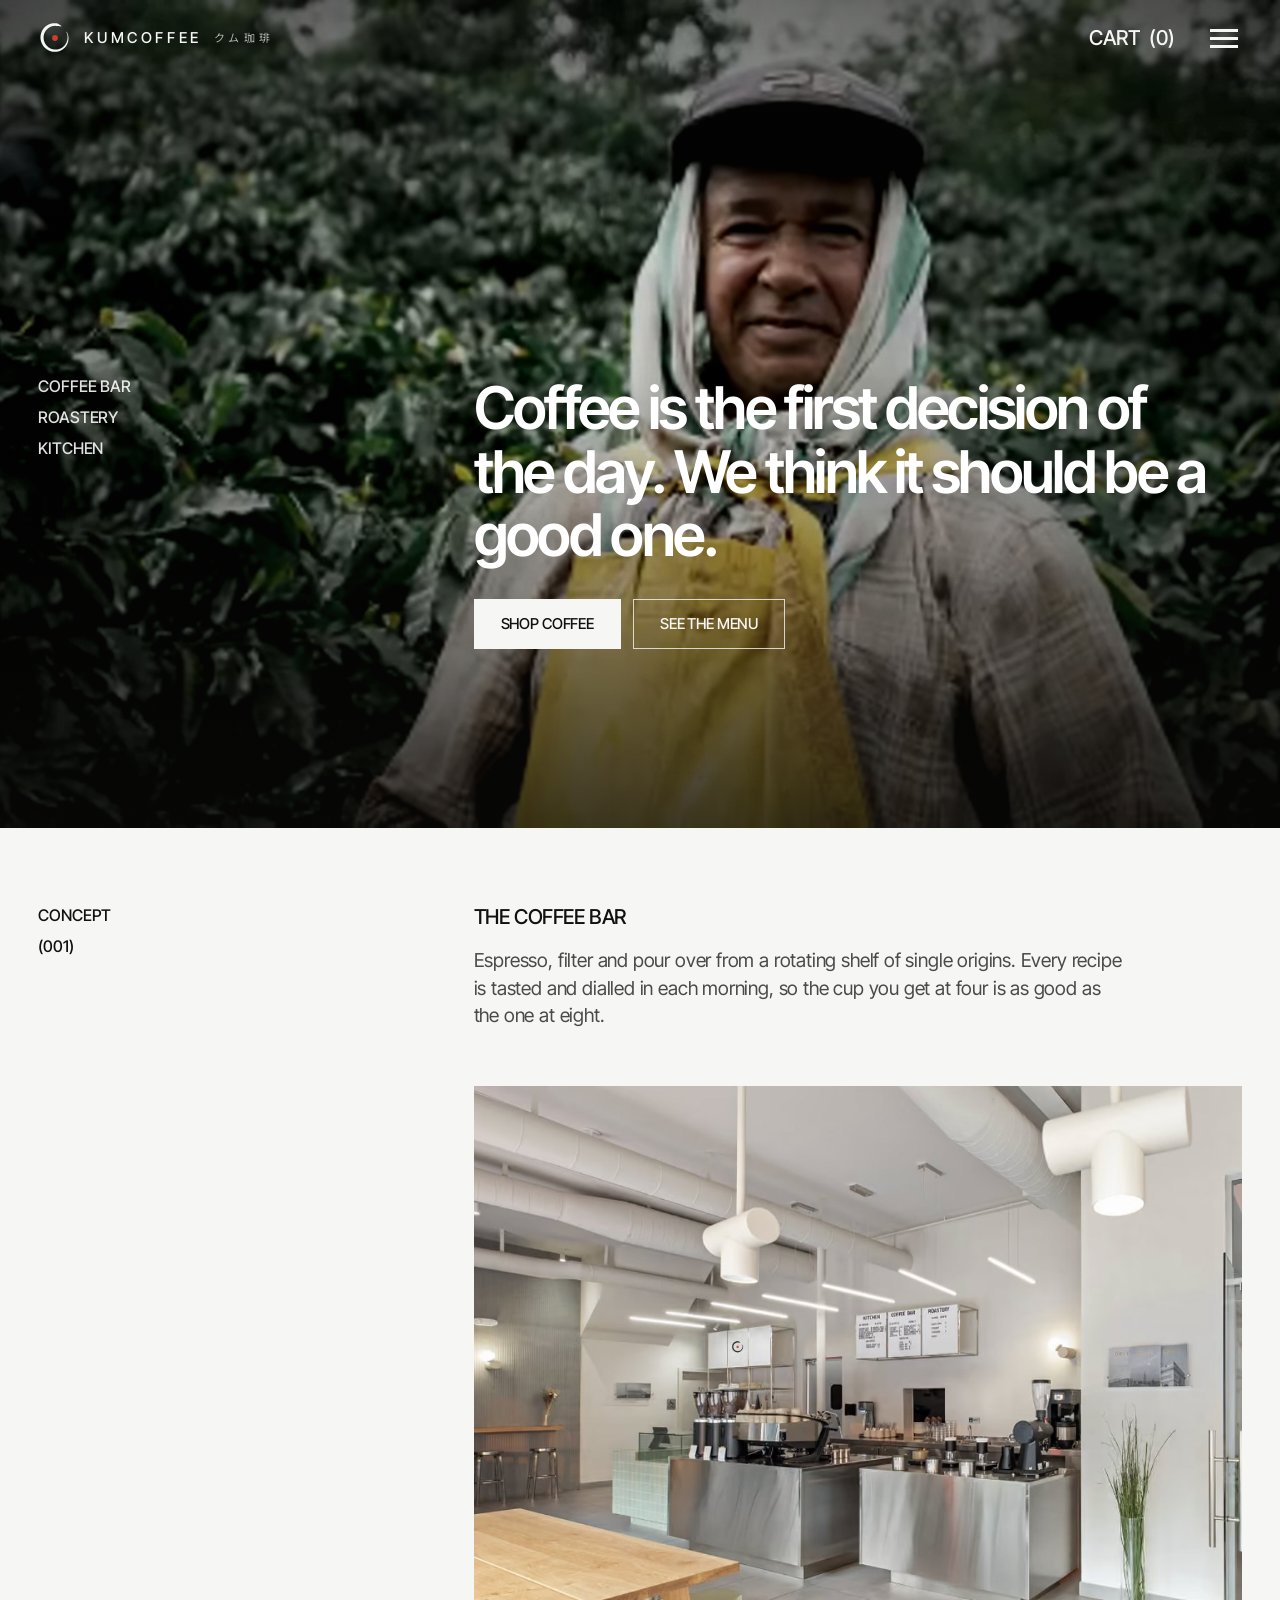
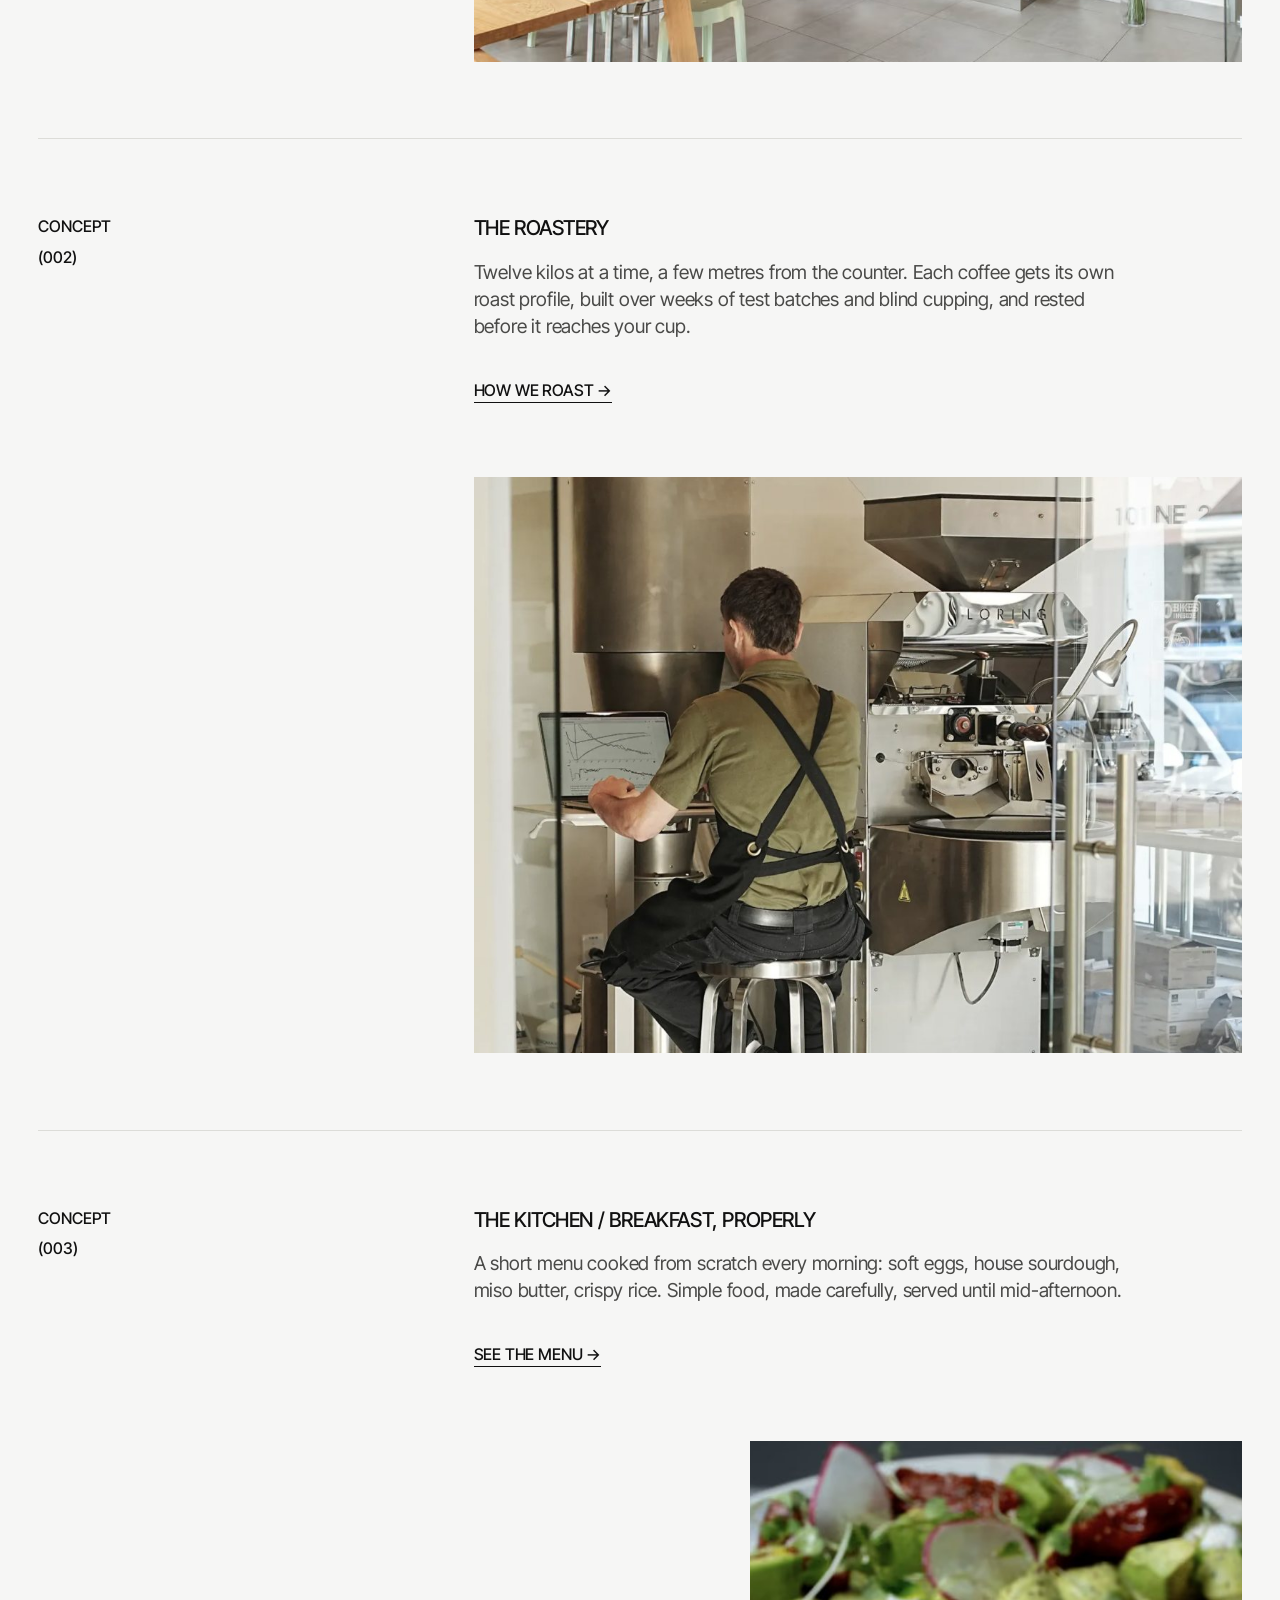
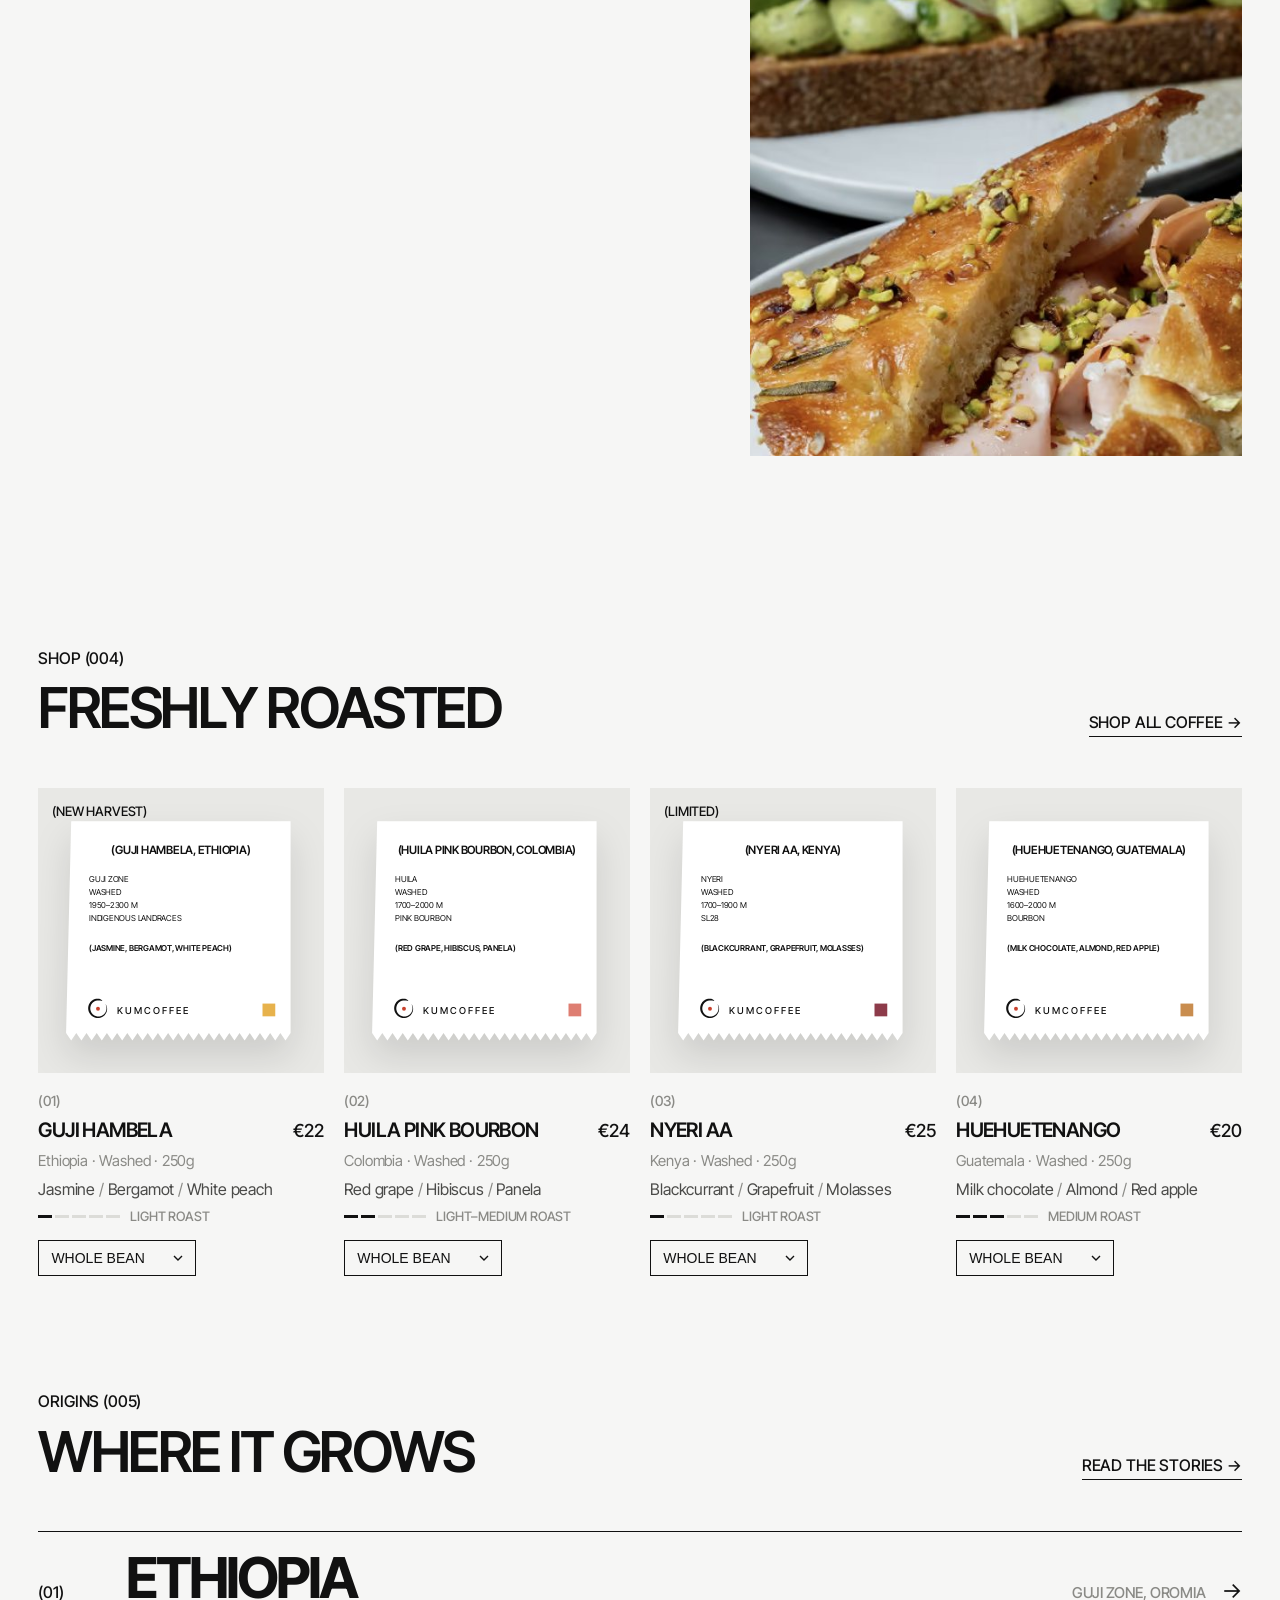
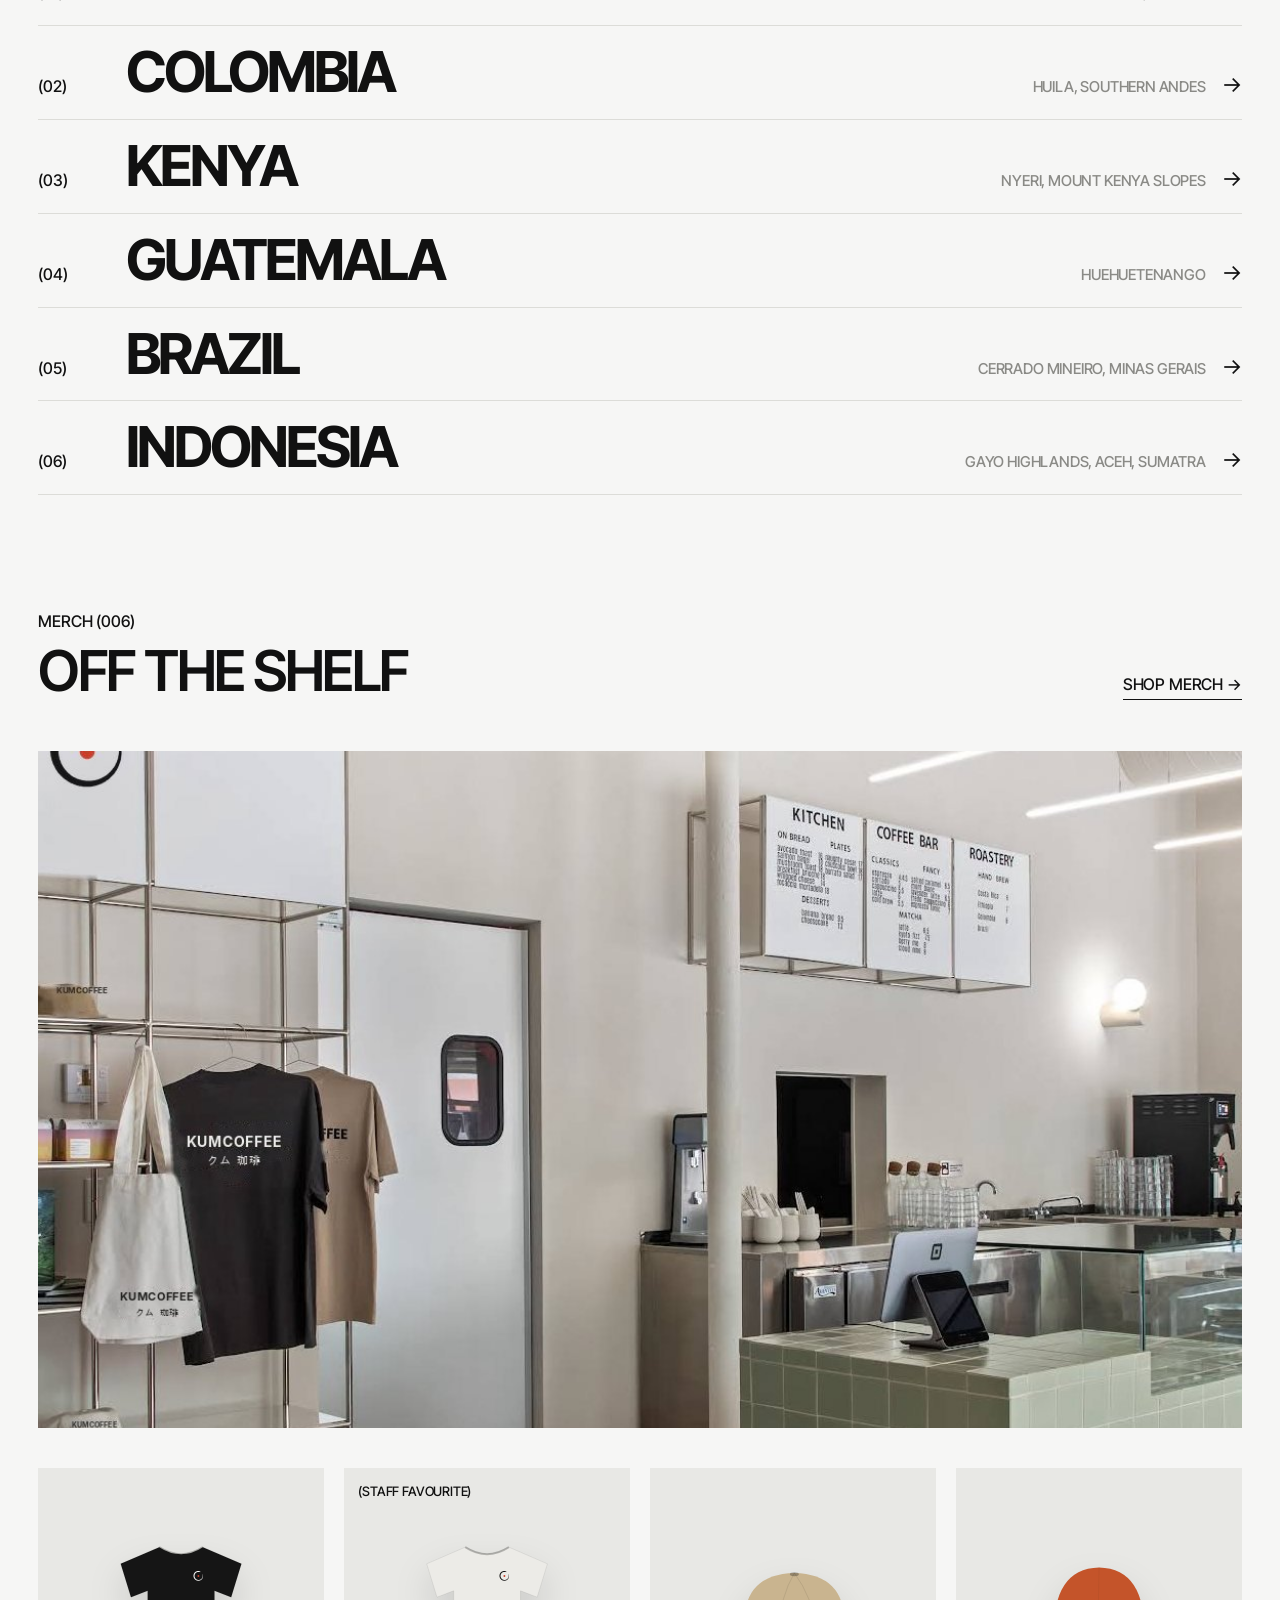
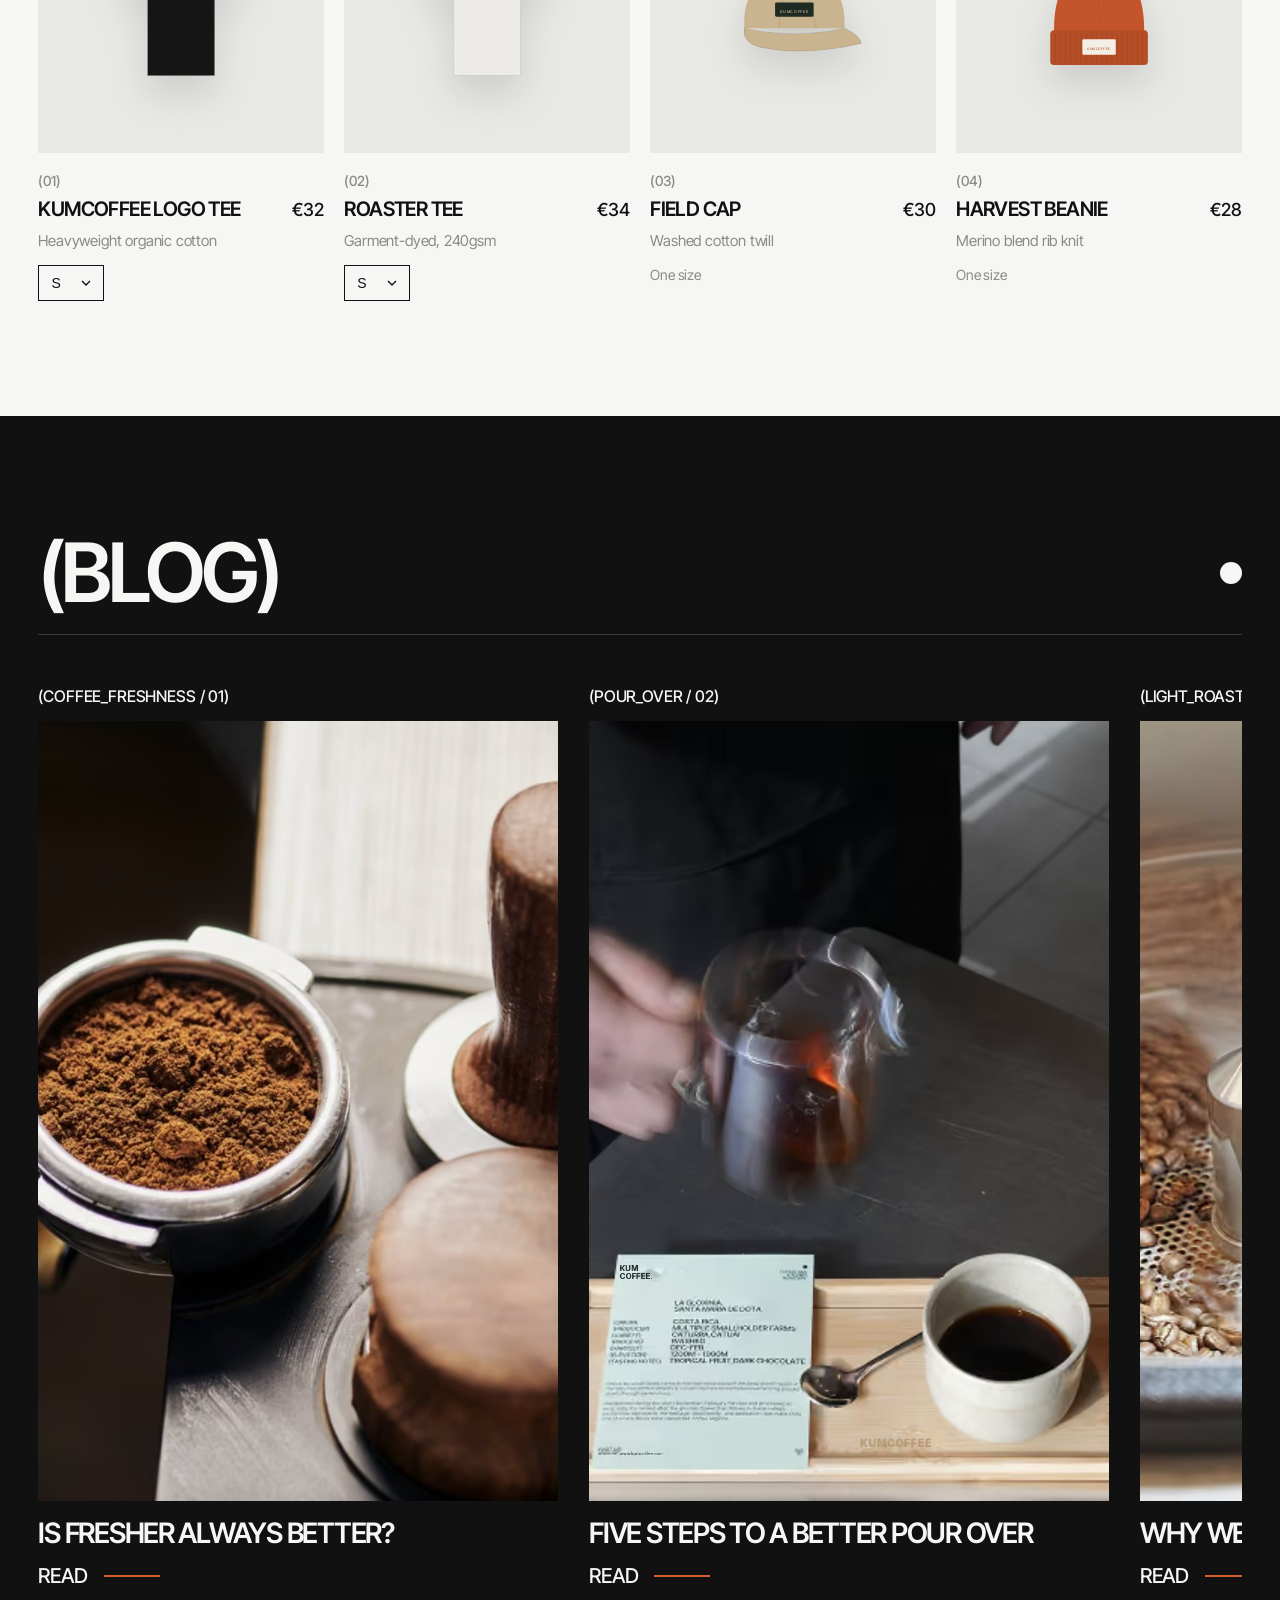
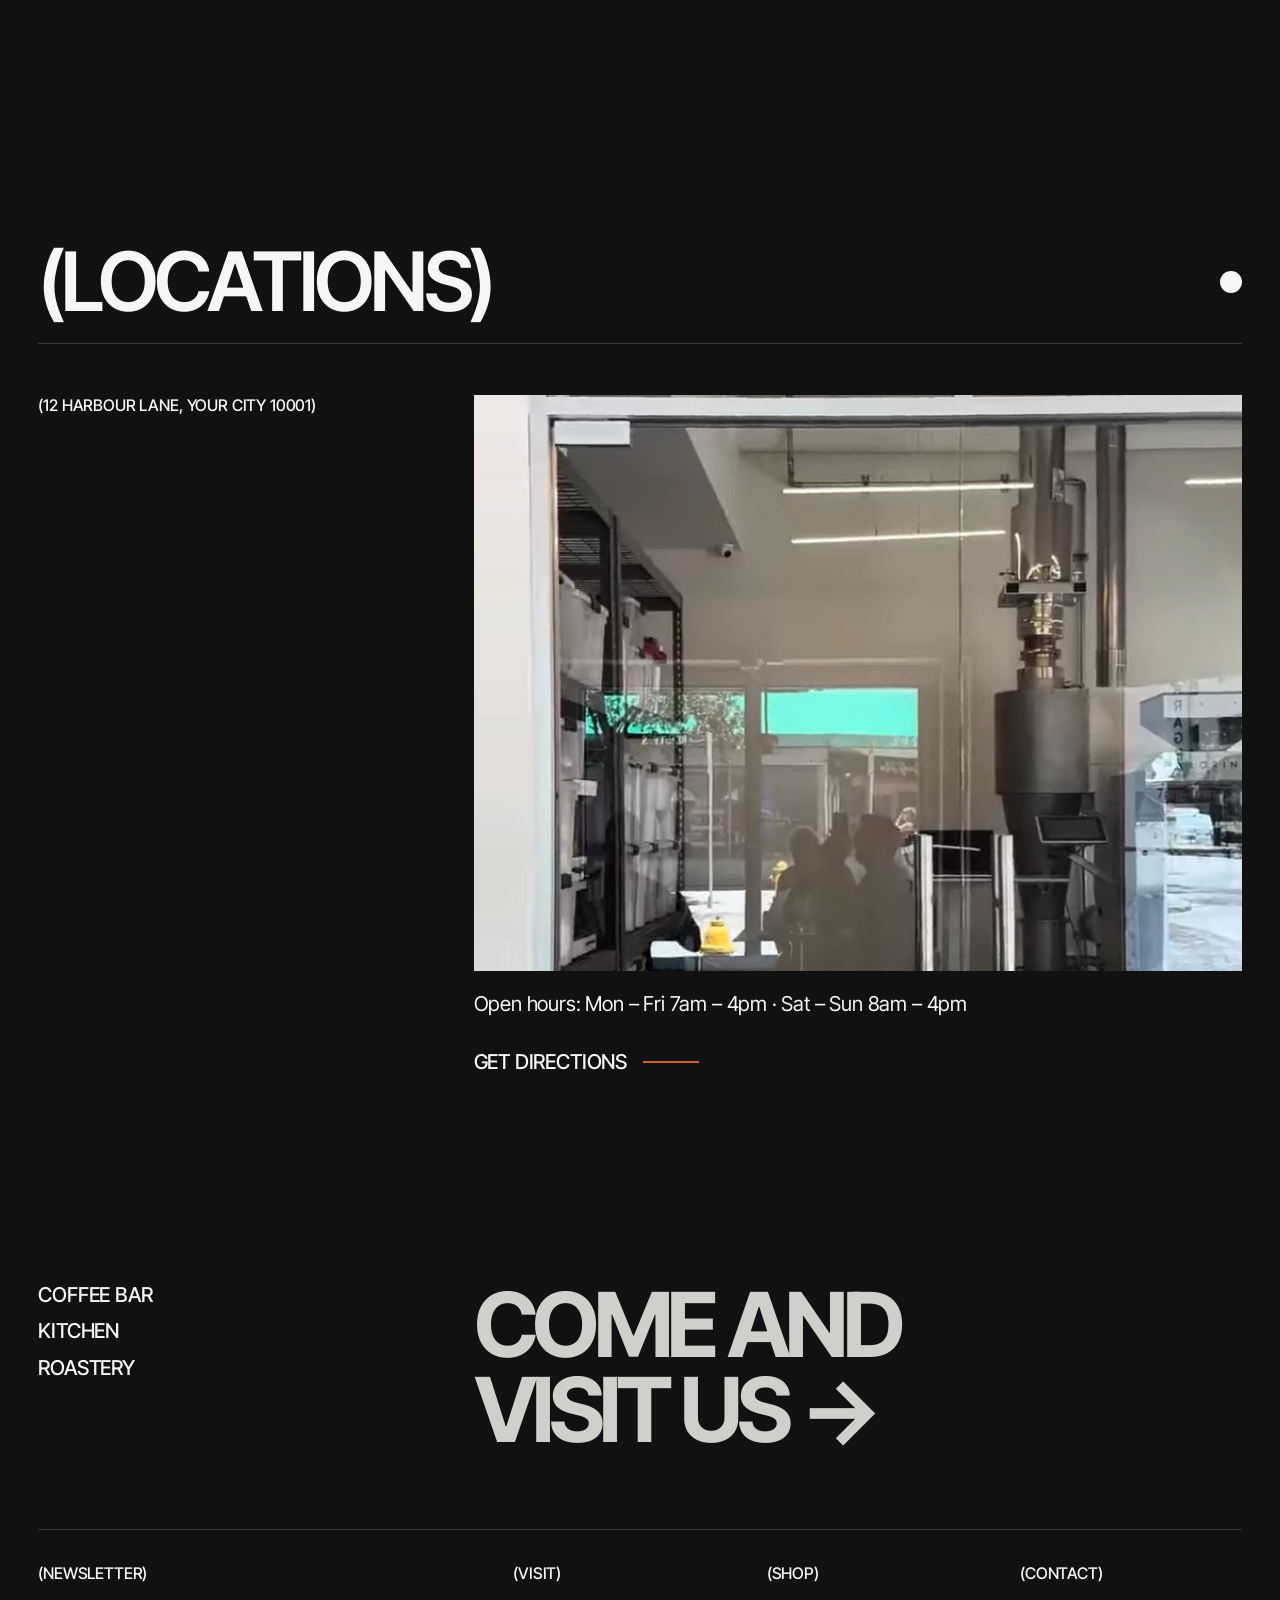
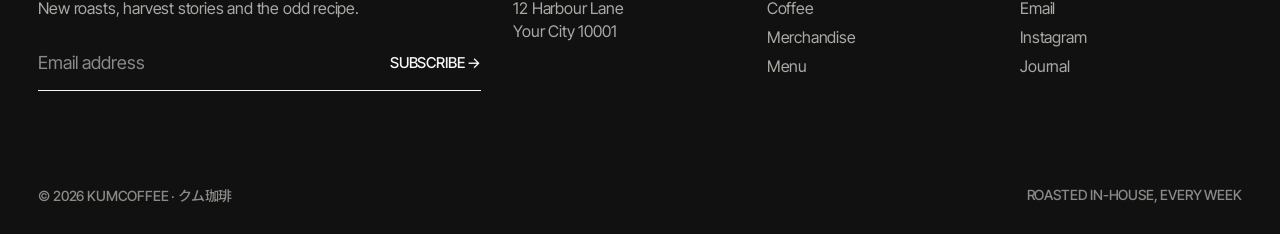
==== commit 102eaf3a: "Header film: cut from real café photos and footage Replace the illustrated loop with a 20-second cut" ====
--- a/index.html
+++ b/index.html
@@ -46,7 +46,9 @@
 <main id="main">
 <section class="hero hero--film">
   <video class="hero-video" poster="img/hero-film-poster.jpg" autoplay muted loop playsinline preload="auto"
-    aria-label="From coffee farms at dawn, through the city at dusk, to a cappuccino with tulip latte art">
+    aria-label="From a coffee farm and the roaster, through the café doors and past the bar, to a hand-poured coffee and latte art">
+    <source media="(max-aspect-ratio: 4/5)" src="video/hero-film-portrait.webm" type="video/webm">
+    <source media="(max-aspect-ratio: 4/5)" src="video/hero-film-portrait.mp4" type="video/mp4">
     <source src="video/hero-film.webm" type="video/webm">
     <source src="video/hero-film.mp4" type="video/mp4">
   </video>
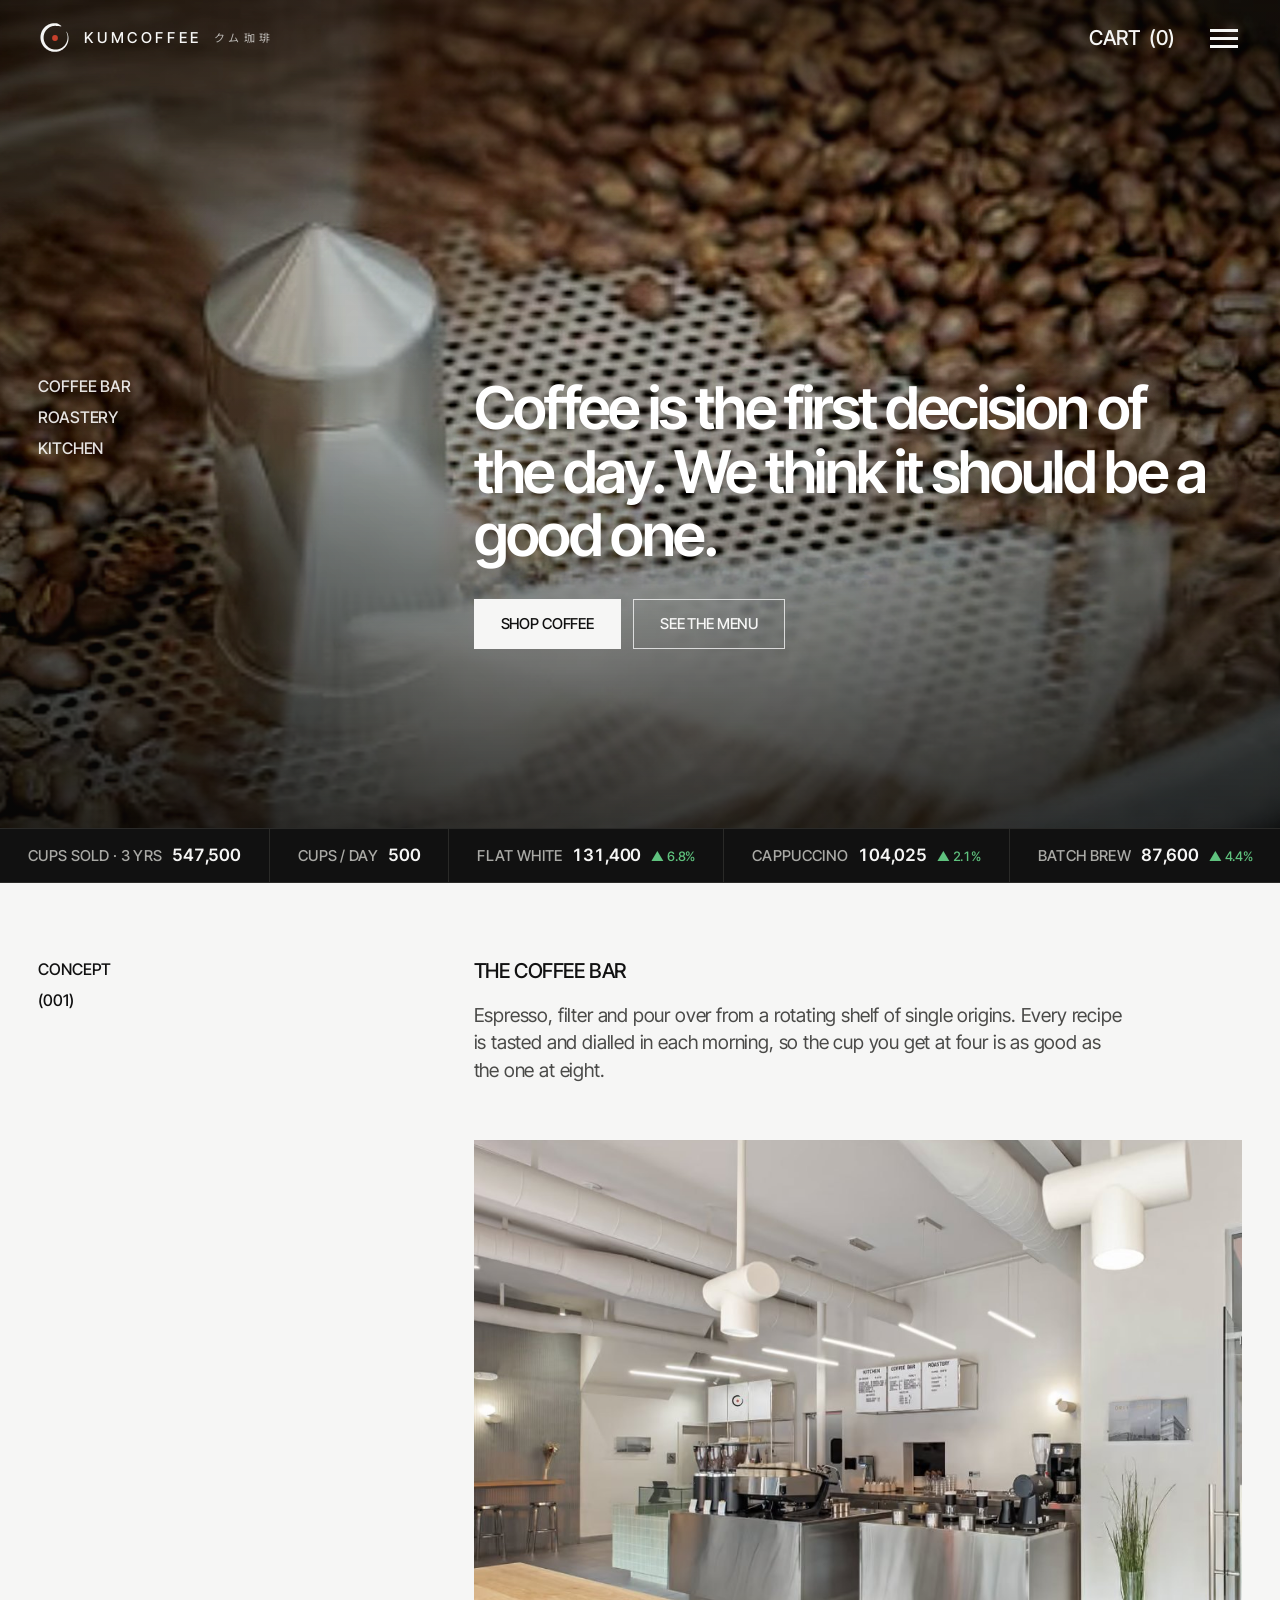
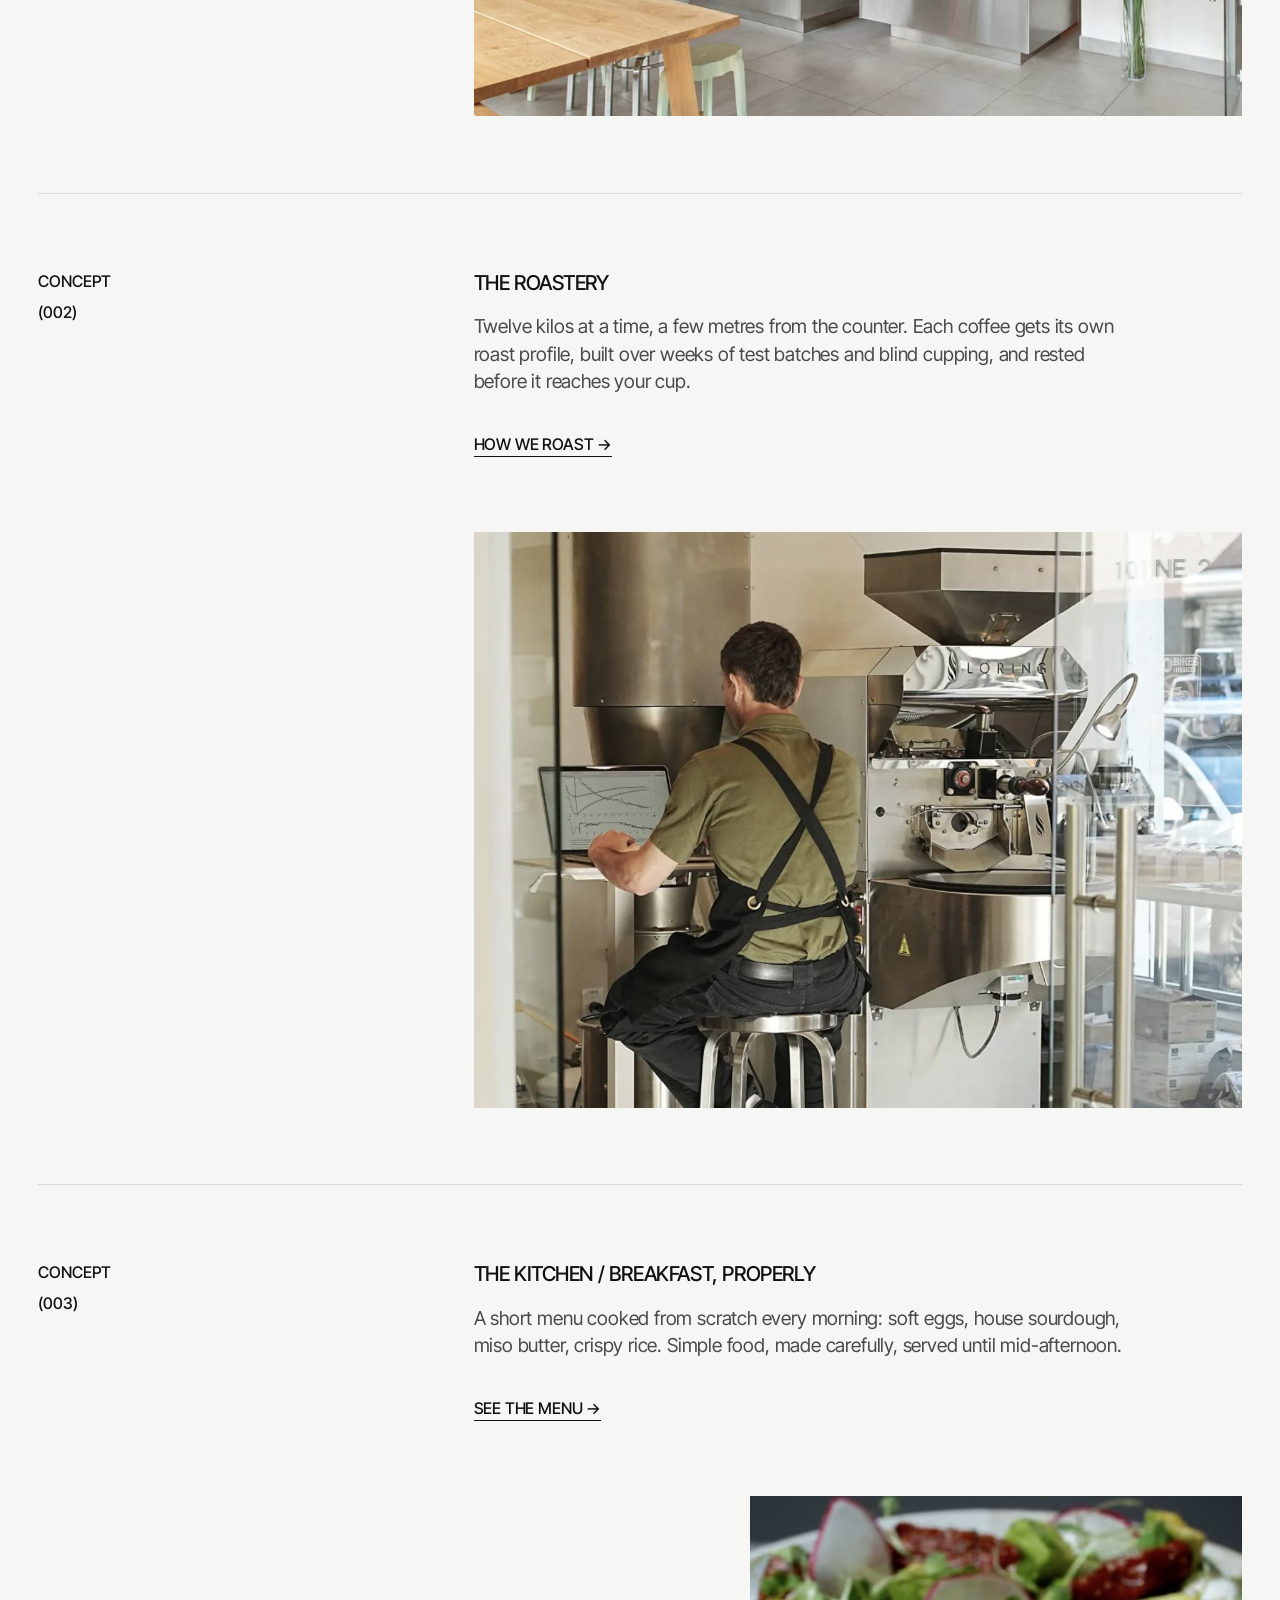
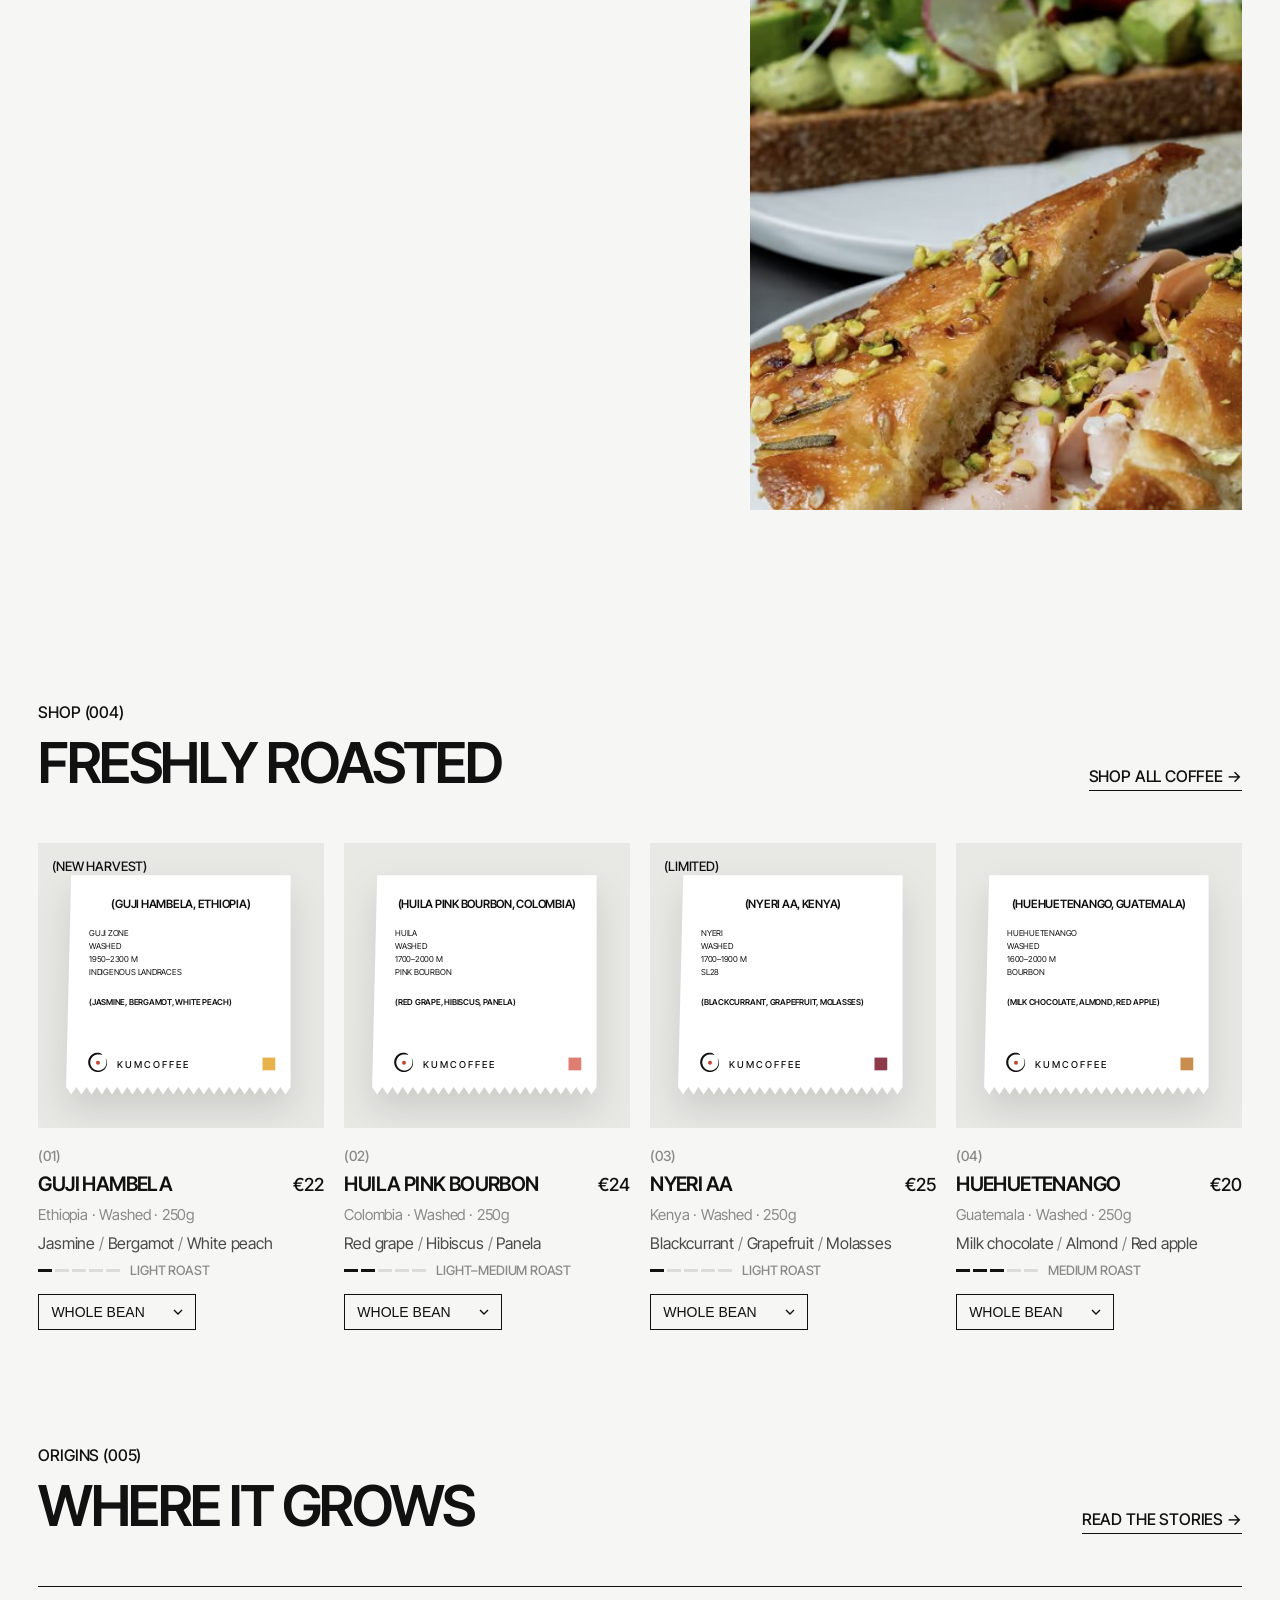
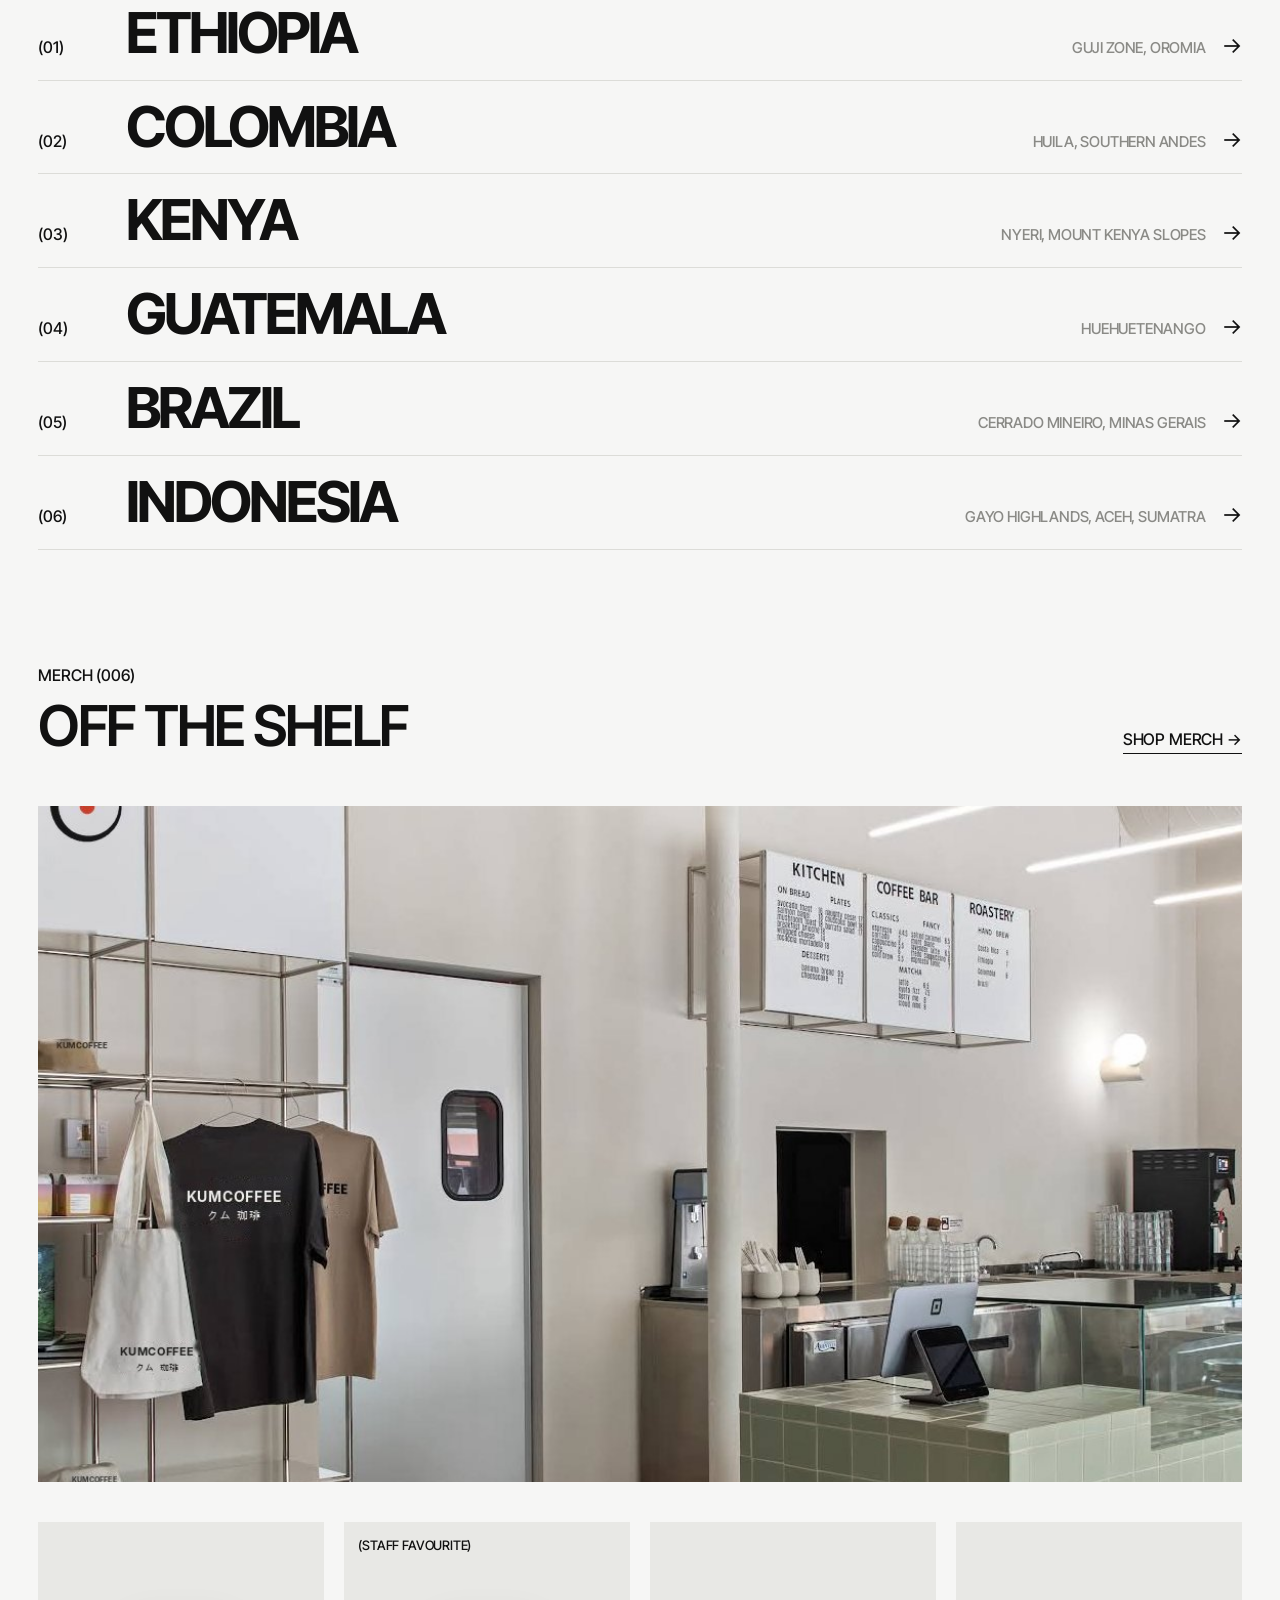
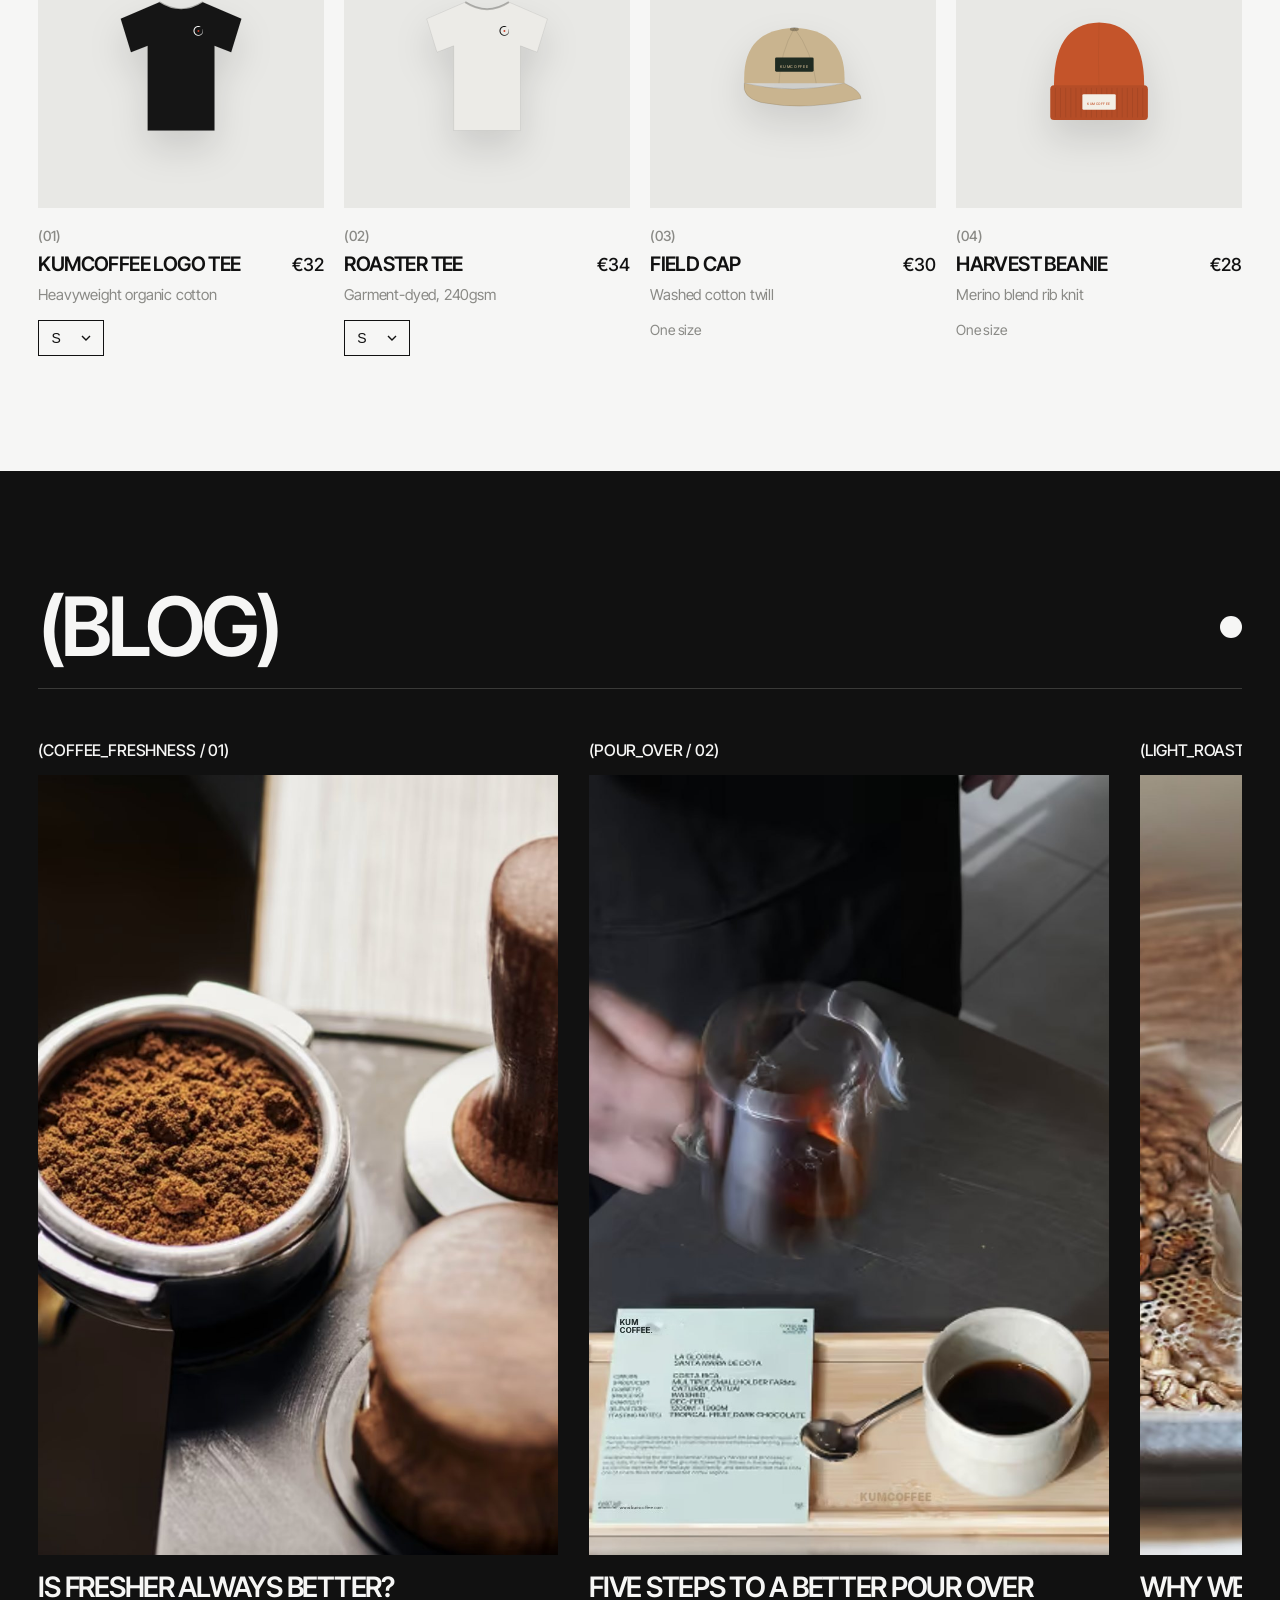
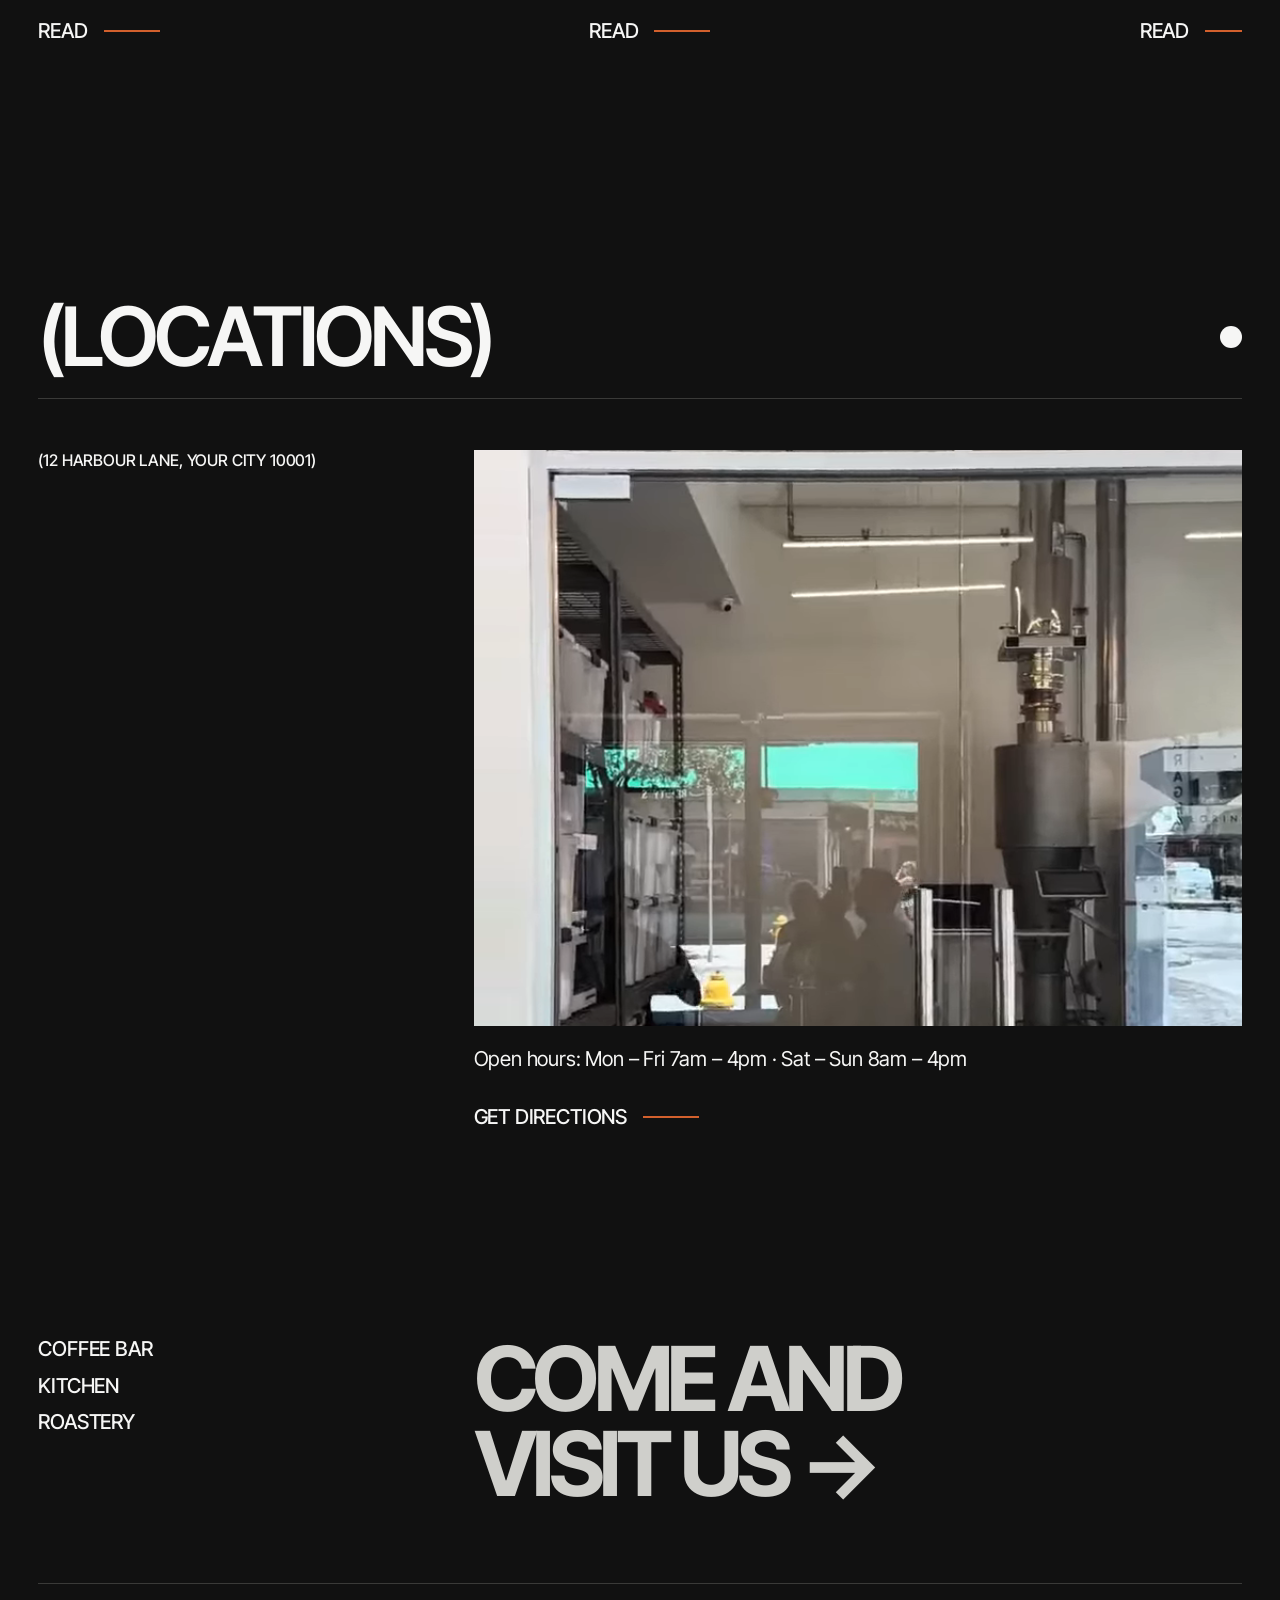
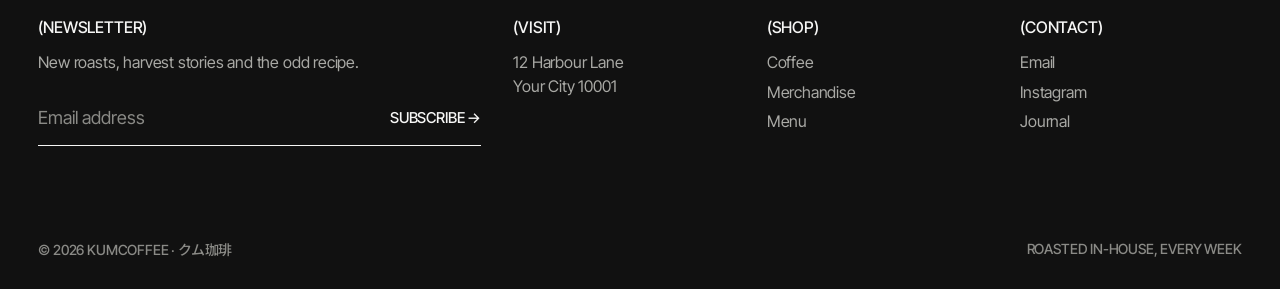
==== commit 769b321c: "Add a cups-sold ticker under the header Stock-ticker band listing every coffee with cups sold over t" ====
--- a/index.html
+++ b/index.html
@@ -71,6 +71,8 @@
   </div>
 </section>
 
+<div class="ticker" data-ticker role="region"></div>
+
 <section>
   <div class="wrap">
     <div class="concept">
--- a/css/style.css
+++ b/css/style.css
@@ -166,13 +166,27 @@
 /* ---------- Hero ---------- */
 
 /* Film header: full-bleed looping video, dimmed, with the headline set over it. */
-.hero--film { position: relative; padding: 0; min-height: min(92vh, 900px); display: flex; align-items: flex-end; overflow: hidden; background: #1a1714; color: #f6f6f5; margin-top: -76px; }
+.hero--film { position: relative; padding: 0; min-height: min(92vh, 900px); min-height: min(92svh, 900px); display: flex; align-items: flex-end; overflow: hidden; background: #1a1714; color: #f6f6f5; margin-top: -76px; }
 .hero-video { position: absolute; inset: 0; width: 100%; height: 100%; object-fit: cover; }
 .hero-shade { position: absolute; inset: 0; background: linear-gradient(180deg, rgba(10,9,8,.45) 0%, rgba(10,9,8,.12) 30%, rgba(10,9,8,.2) 55%, rgba(10,9,8,.72) 100%); }
 .hero-over { position: relative; padding-top: 140px; padding-bottom: clamp(40px, 6vw, 80px); }
 .hero--film .hero-intro { margin-top: 0; }
 .hero--film .statement { color: #fff; text-shadow: 0 2px 30px rgba(0,0,0,.25); }
 .hero--film .label { color: rgba(255,255,255,.88); }
+/* phones: the film fills exactly the visible screen */
+@media (max-width: 760px) {
+  .hero--film { min-height: 100vh; min-height: 100svh; }
+  .hero-over { padding-top: 96px; }
+}
+/* phones held sideways: short screen, so size the type by height and drop the label column */
+@media (max-height: 520px) and (orientation: landscape) {
+  .hero--film { min-height: 100vh; min-height: 100svh; }
+  .hero-over { padding-top: 76px; padding-bottom: 24px; }
+  .hero--film .hero-intro { grid-template-columns: 1fr; }
+  .hero--film .hero-intro > div:first-child { display: none; }
+  .hero--film .statement { font-size: clamp(22px, 7.5vh, 40px); max-width: 26ch; }
+  .hero--film .hero-ctas { margin-top: 16px; }
+}
 .btn--light { background: #f6f6f5; color: #111; border-color: #f6f6f5; }
 .btn--light:hover { background: transparent; color: #f6f6f5; }
 .btn--outline-light { background: transparent; color: #f6f6f5; border-color: rgba(246,246,245,.8); }
@@ -482,3 +496,22 @@
   *, *::before, *::after { animation-duration: .01ms !important; animation-iteration-count: 1 !important; transition-duration: .01ms !important; }
   .reveal { opacity: 1; transform: none; }
 }
+
+/* ---------- Sales ticker ---------- */
+
+.ticker { background: #111; color: #f6f6f5; overflow: hidden; border-top: 1px solid #2a2a28; border-bottom: 1px solid #2a2a28; font-variant-numeric: tabular-nums; }
+.ticker-track { display: flex; width: max-content; animation: ticker 60s linear infinite; }
+.ticker:hover .ticker-track { animation-play-state: paused; }
+.ticker-set { display: flex; }
+.tick { display: inline-flex; align-items: baseline; gap: 10px; padding: 14px 28px; border-right: 1px solid #2a2a28; white-space: nowrap; font-size: 15px; }
+.tick b { font-weight: 500; letter-spacing: .02em; color: #a9a9a5; }
+.tick-num { font-weight: 600; font-size: 17px; letter-spacing: -.01em; }
+.tick-chg { font-size: 13px; font-weight: 500; }
+.tick-chg.up { color: #5fc27e; }
+.tick-chg.down { color: #e2574a; }
+@keyframes ticker { to { transform: translateX(-50%); } }
+@media (prefers-reduced-motion: reduce) {
+  .ticker { overflow-x: auto; }
+  .ticker-track { animation: none; }
+  .ticker-set[aria-hidden] { display: none; }
+}
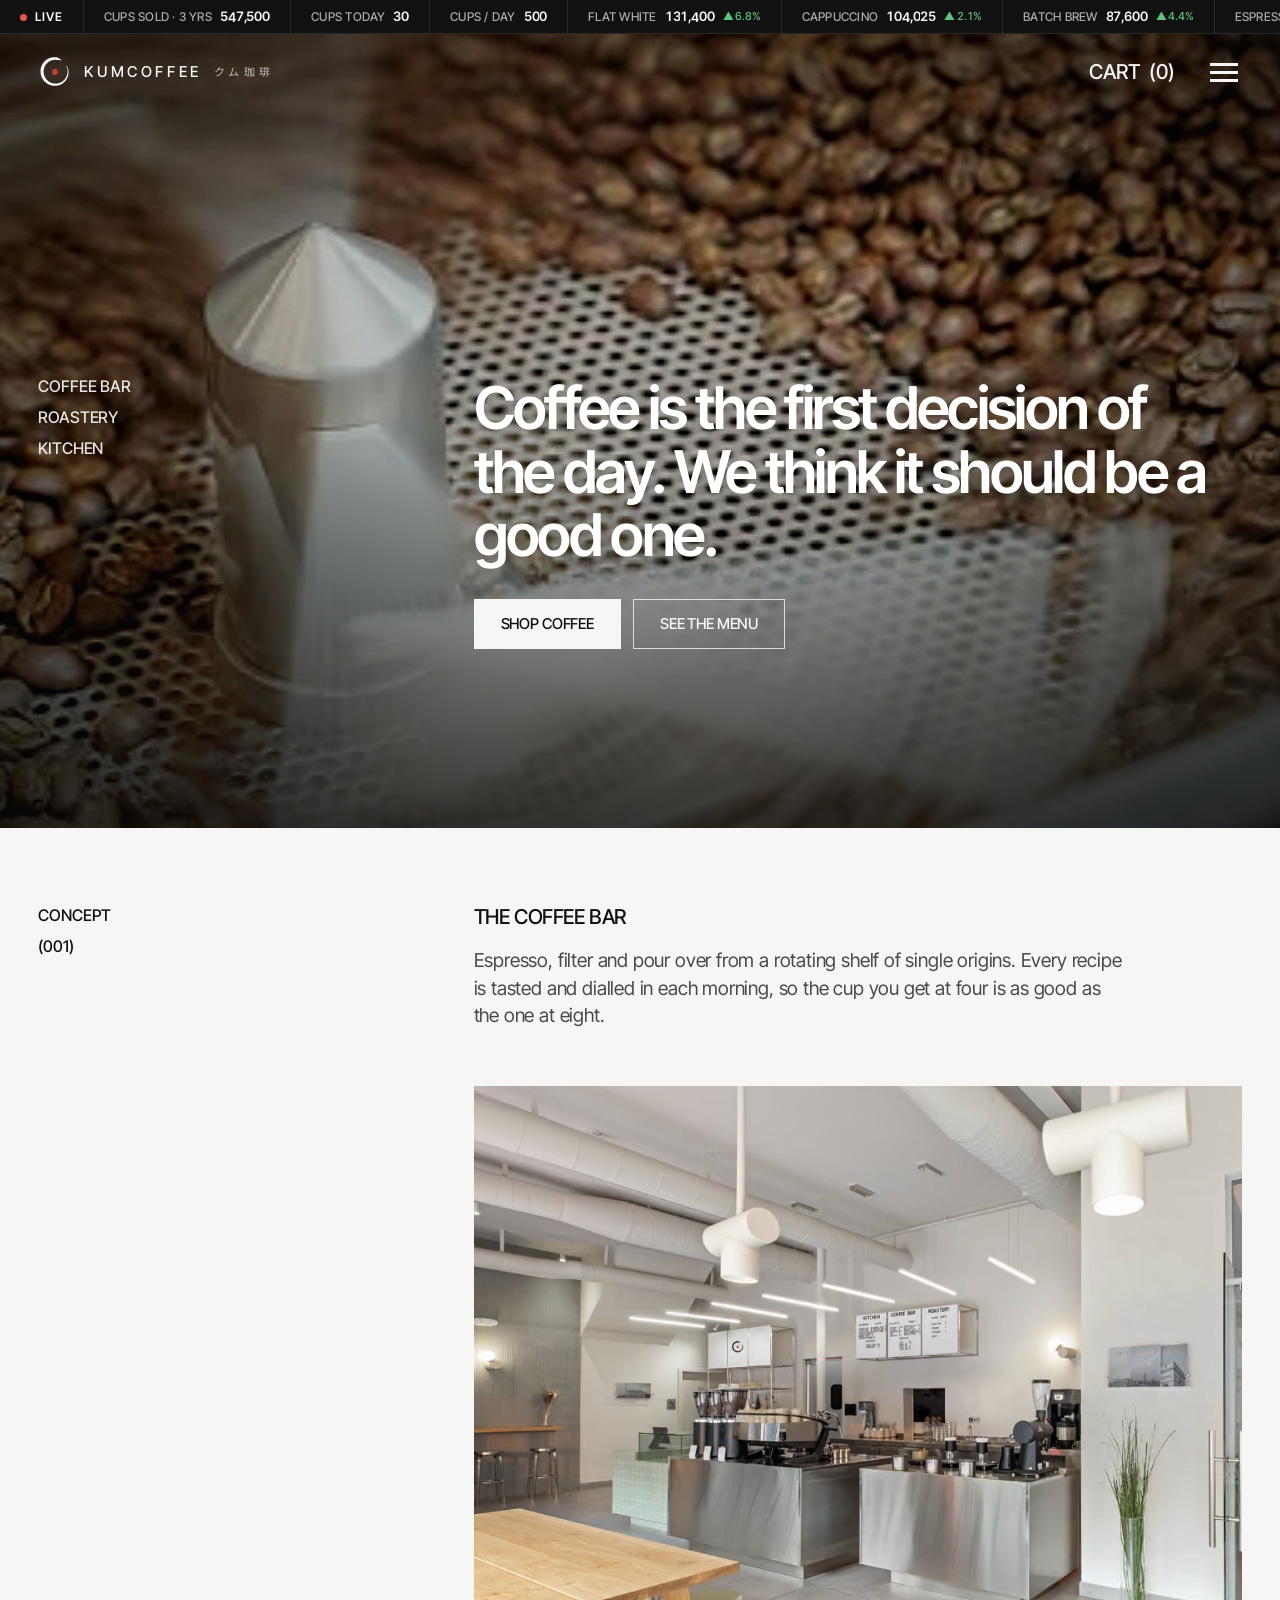
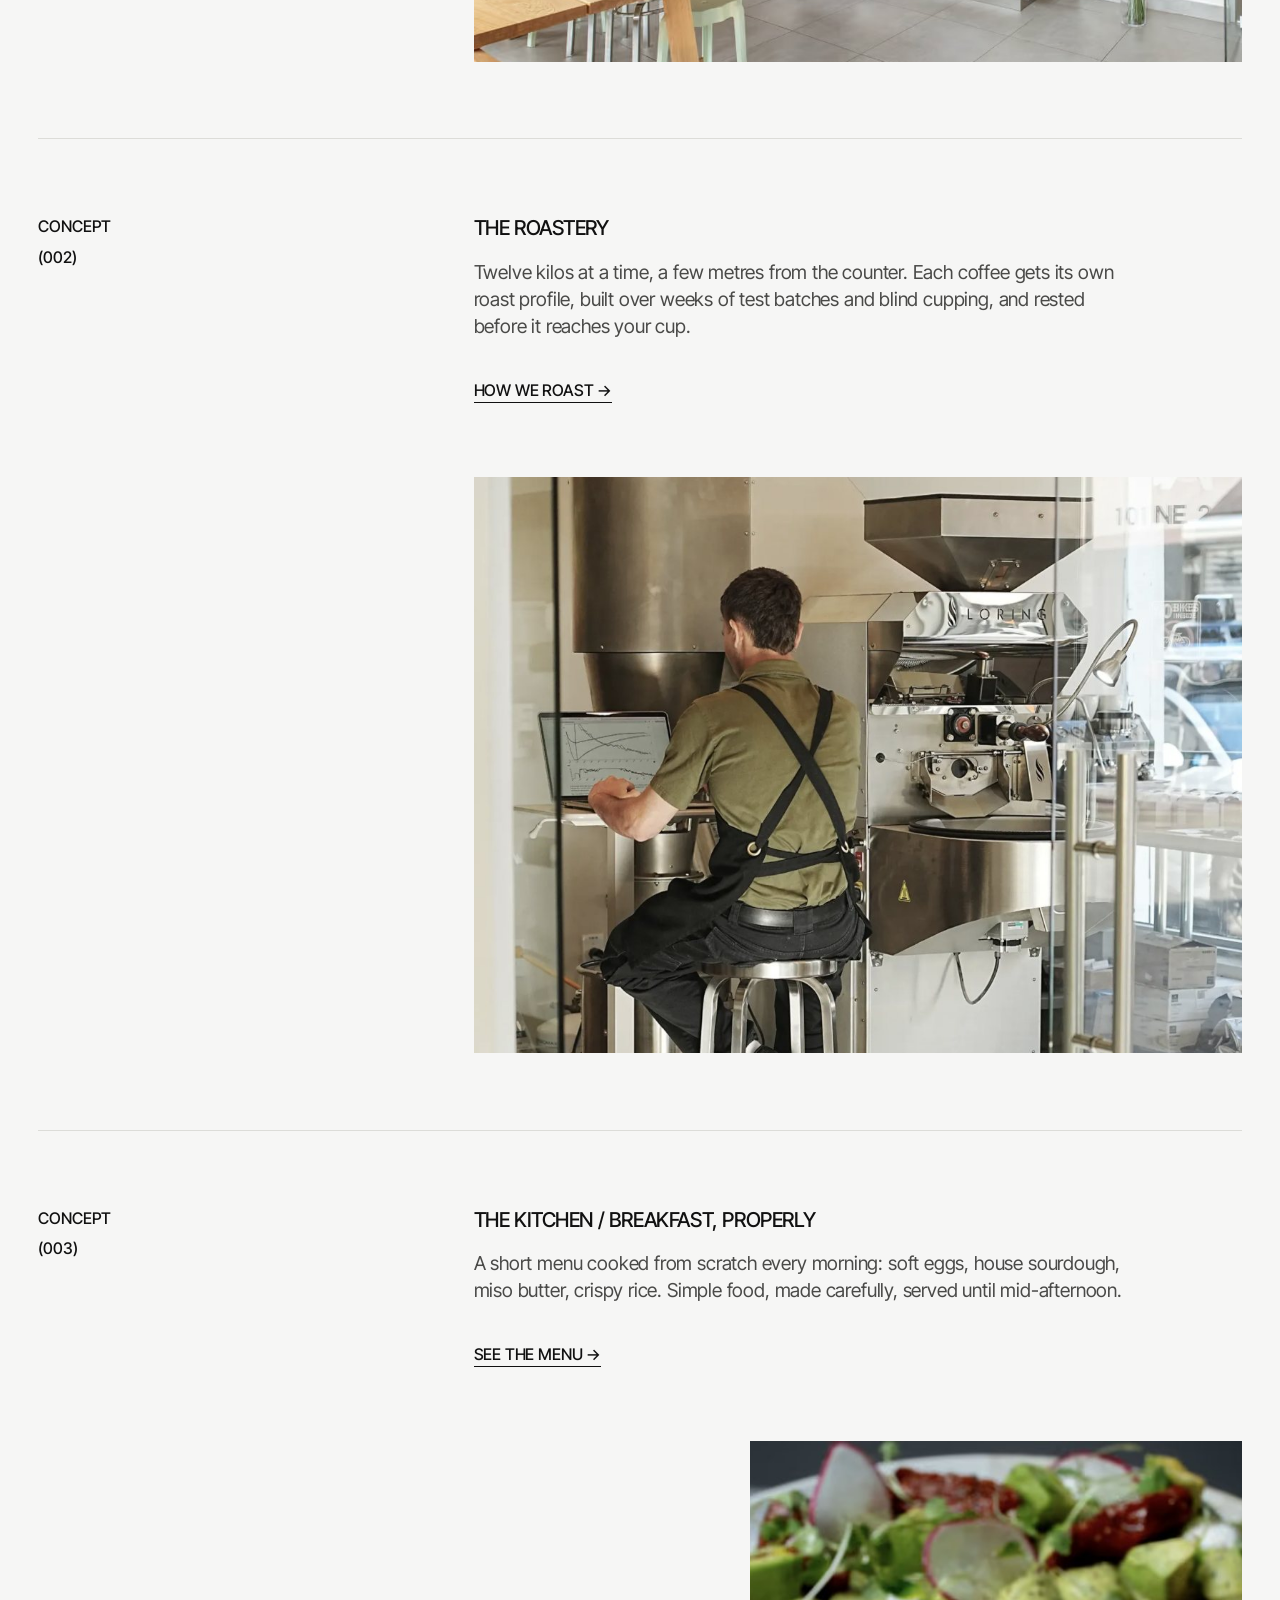
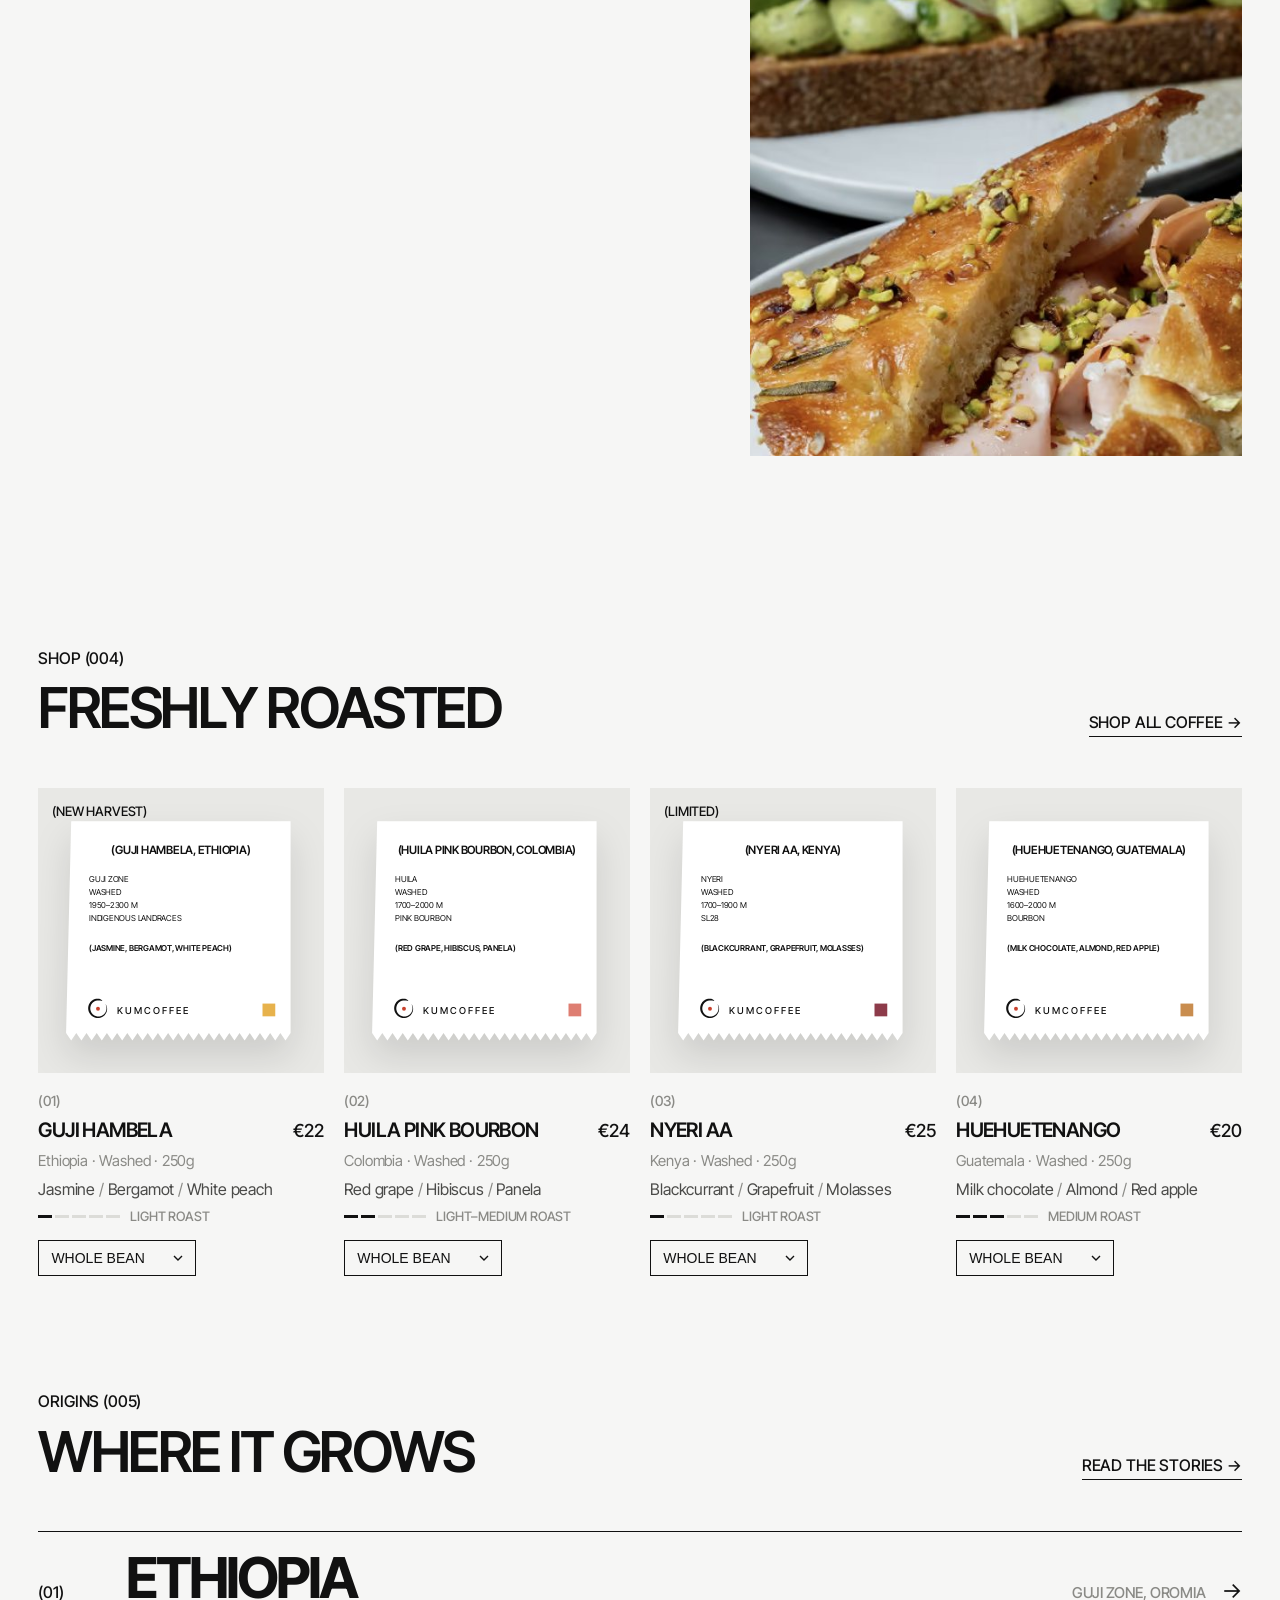
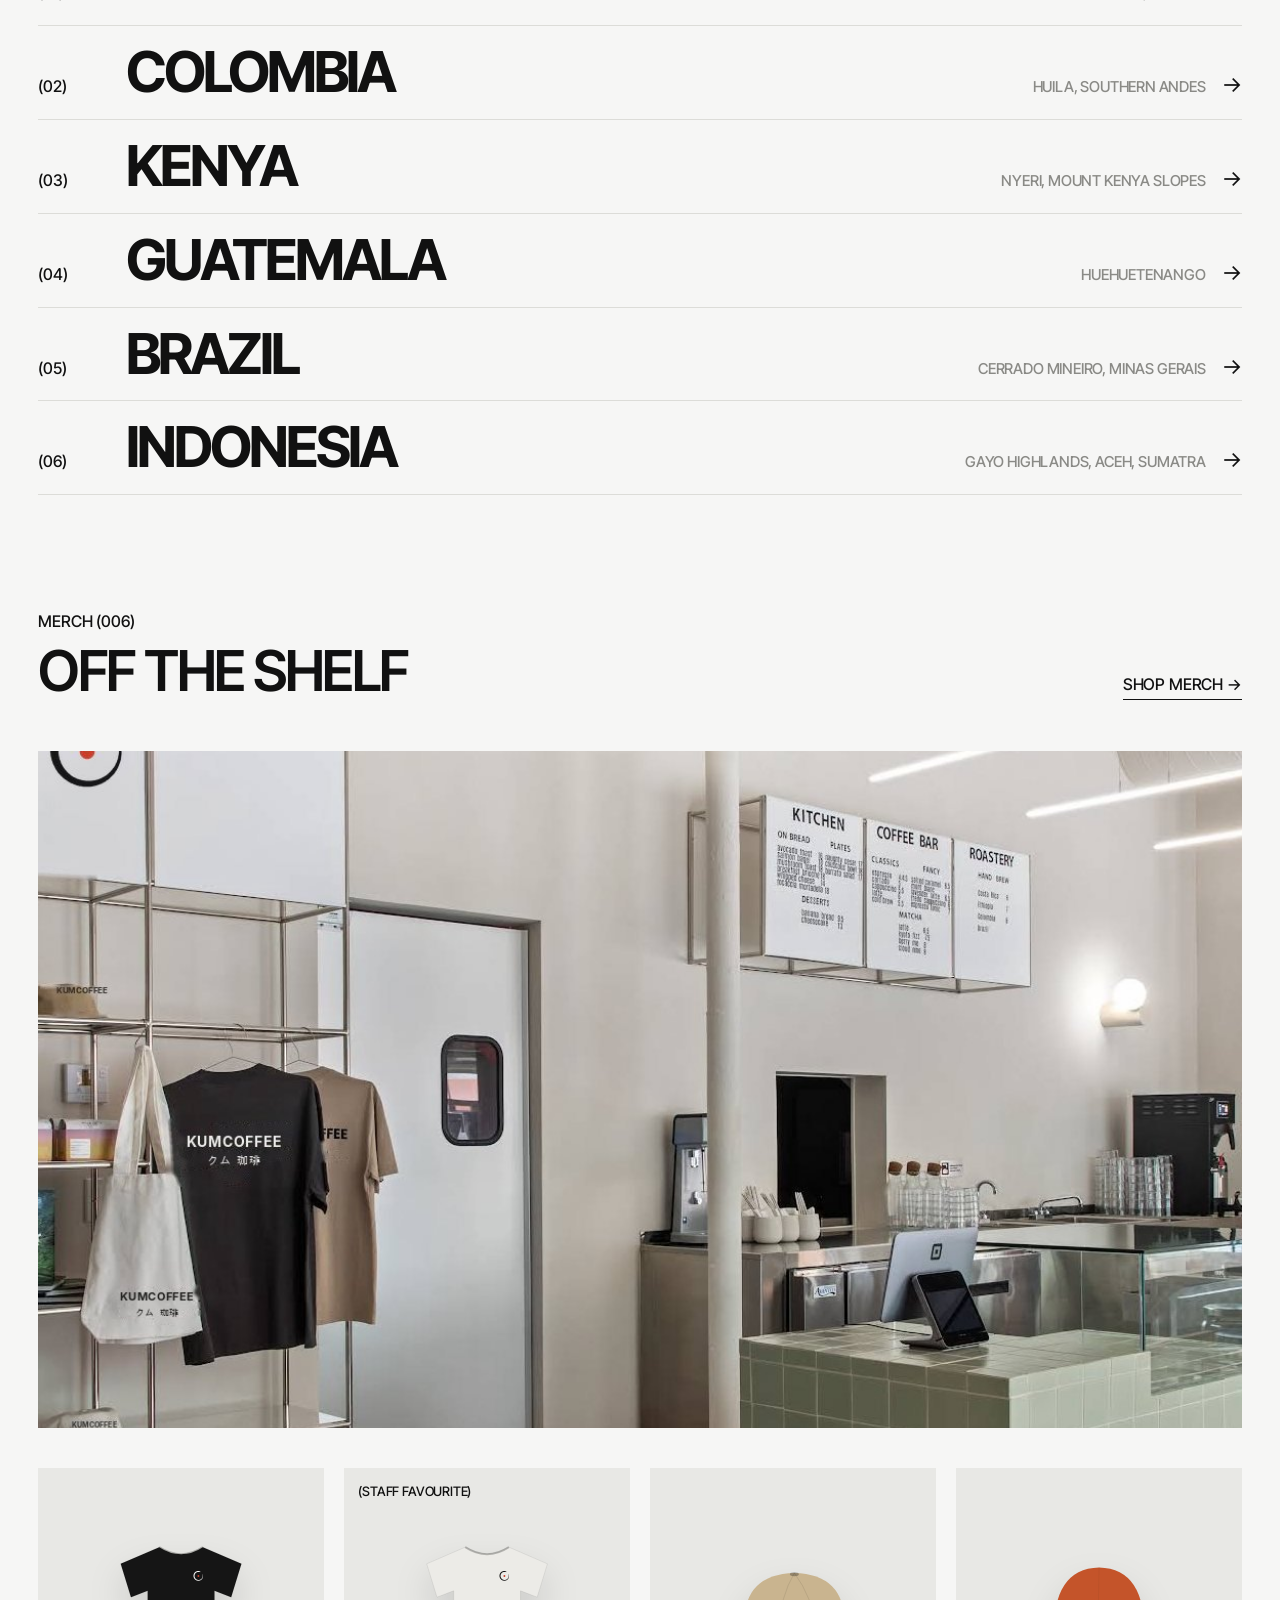
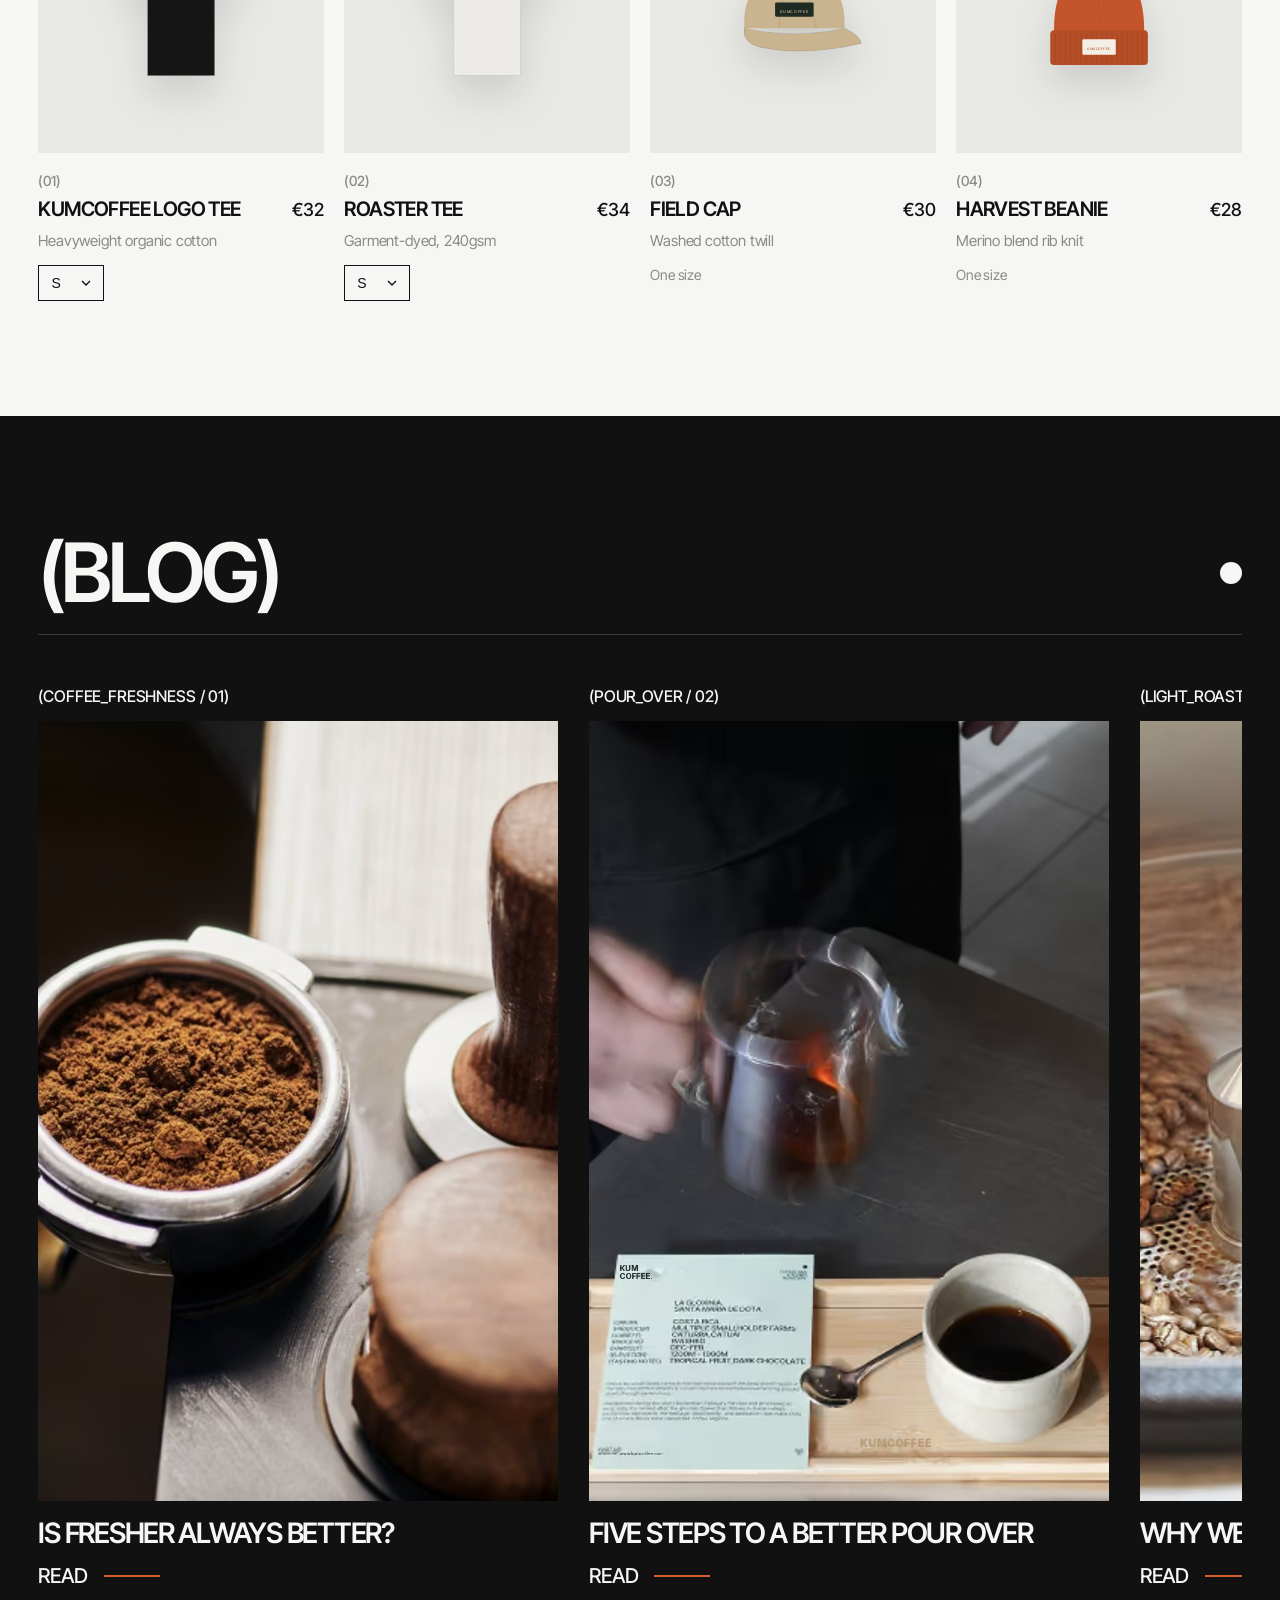
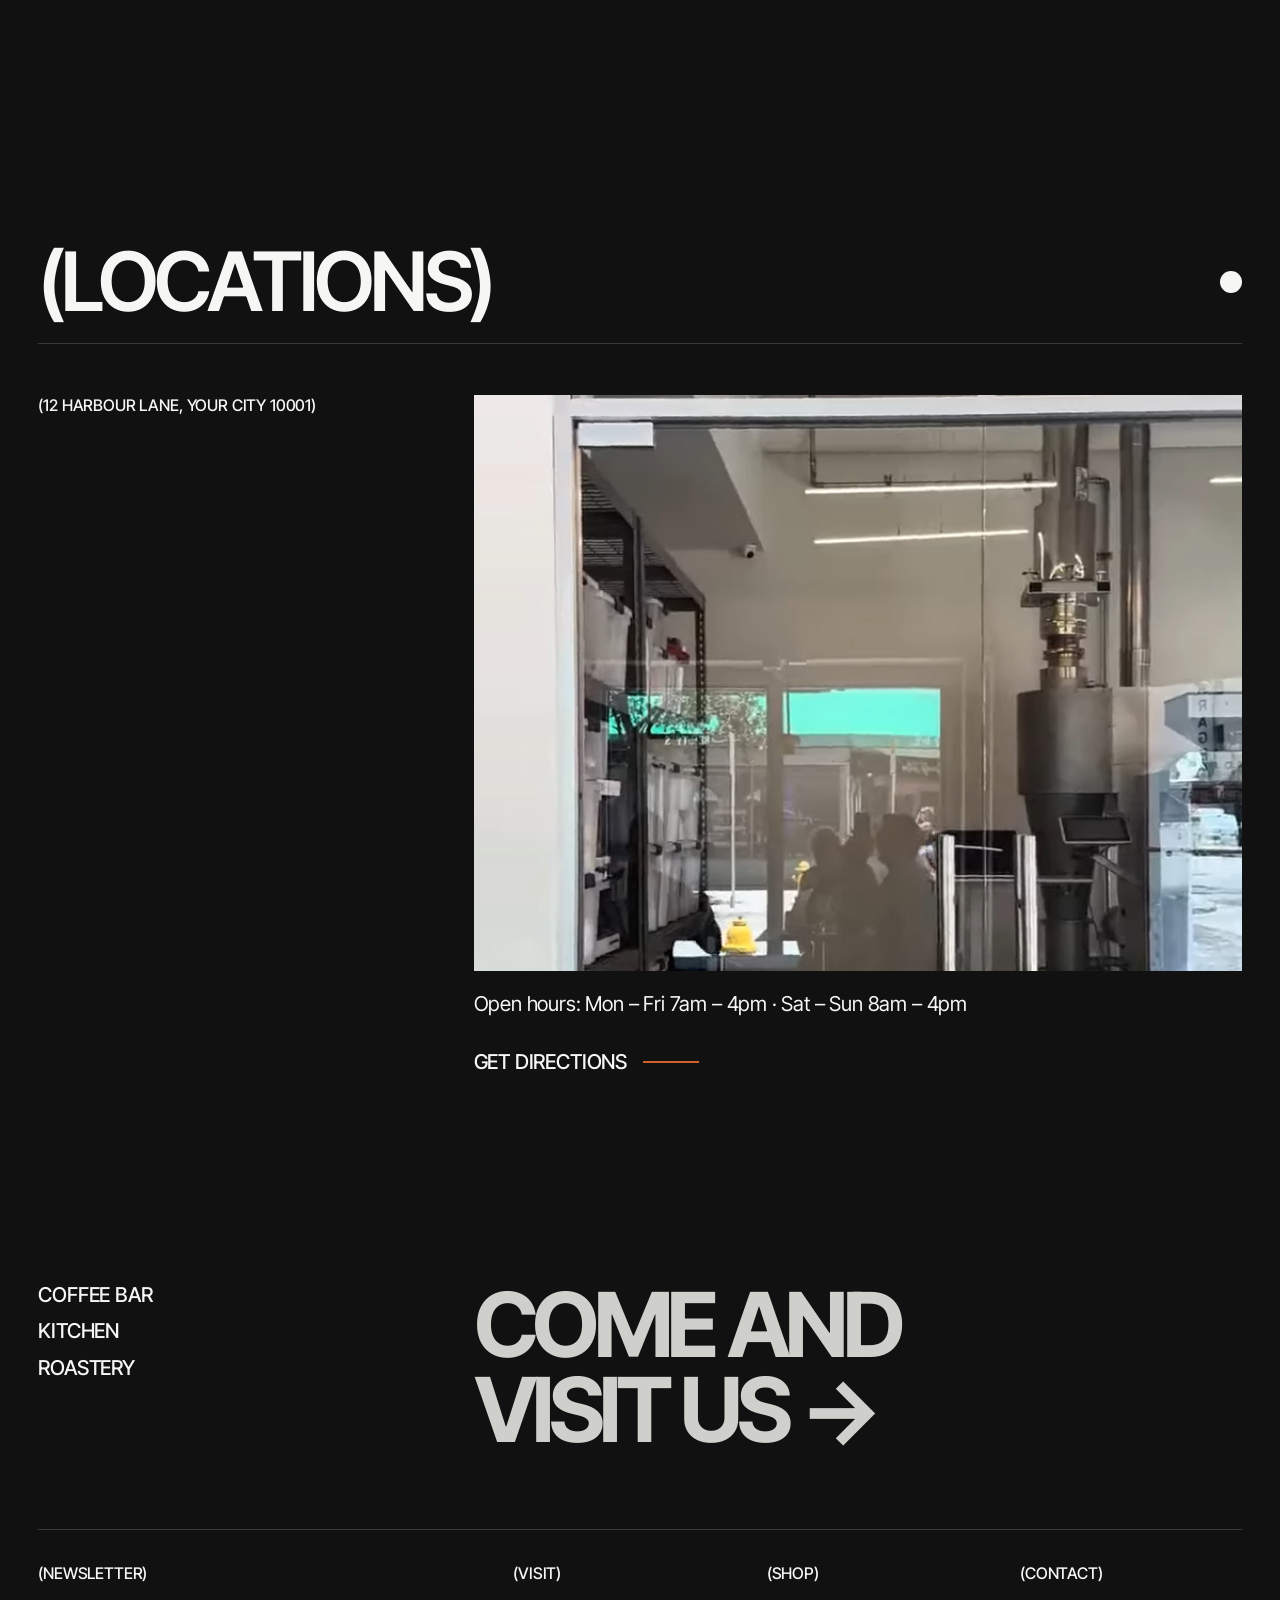
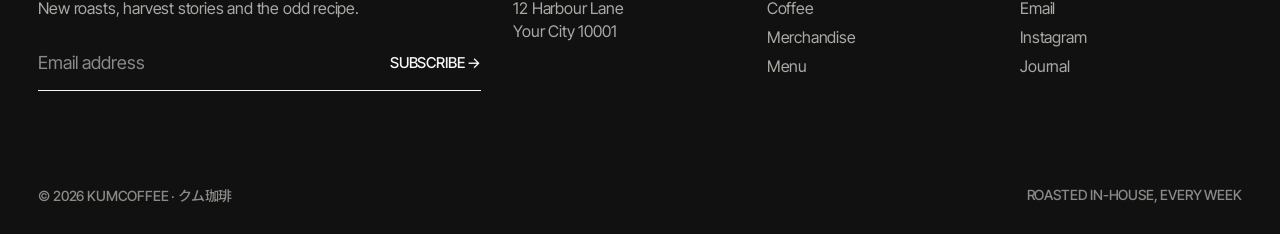
==== commit 4c16e3f9: "Move the live ticker to a thin bar at the top of every page The ticker now sits above the logo insid" ====
--- a/index.html
+++ b/index.html
@@ -16,6 +16,7 @@
 <body>
 <a class="skip-link" href="#main">Skip to content</a>
 <header class="site-header">
+  <div class="ticker ticker--bar" data-ticker role="region"></div>
   <div class="wrap">
     <a class="brand" href="index.html" aria-label="Kumcoffee home">
       <svg class="brand-mark" viewBox="0 0 100 100" aria-hidden="true"><path d="M68.78 14.68 L67.81 13.84 L66.80 13.02 L65.76 12.23 L64.69 11.48 L63.58 10.75 L62.44 10.06 L61.28 9.41 L60.08 8.79 L58.85 8.21 L57.60 7.67 L56.31 7.21 L54.99 6.97 L53.65 6.77 L52.31 6.62 L50.96 6.51 L49.60 6.45 L48.24 6.43 L46.88 6.46 L45.52 6.53 L44.16 6.65 L42.80 6.82 L41.45 7.03 L40.10 7.29 L38.76 7.59 L37.43 7.94 L36.11 8.34 L34.80 8.78 L33.51 9.26 L32.23 9.79 L30.97 10.36 L29.73 10.98 L28.51 11.63 L27.31 12.33 L26.13 13.07 L24.98 13.85 L23.86 14.67 L22.76 15.53 L21.69 16.43 L20.65 17.36 L19.65 18.32 L18.67 19.32 L17.73 20.35 L16.83 21.42 L15.96 22.51 L15.13 23.63 L14.34 24.78 L13.58 25.96 L12.87 27.16 L12.19 28.38 L11.56 29.63 L10.97 30.89 L10.42 32.18 L9.92 33.47 L9.46 34.79 L9.04 36.12 L8.67 37.46 L8.34 38.81 L8.06 40.17 L7.82 41.53 L7.63 42.90 L7.48 44.28 L7.38 45.66 L7.32 47.04 L7.31 48.41 L7.34 49.79 L7.41 51.16 L7.53 52.53 L7.70 53.89 L7.90 55.24 L8.15 56.58 L8.45 57.91 L8.78 59.22 L9.15 60.53 L9.57 61.81 L10.02 63.09 L10.52 64.34 L11.05 65.57 L11.62 66.79 L12.22 67.98 L12.86 69.15 L13.54 70.30 L14.25 71.43 L14.99 72.53 L15.77 73.60 L16.57 74.65 L17.41 75.66 L18.27 76.65 L19.17 77.62 L20.09 78.55 L21.03 79.45 L22.00 80.32 L23.00 81.15 L24.02 81.96 L25.06 82.73 L26.12 83.47 L27.20 84.17 L28.30 84.84 L29.42 85.47 L30.56 86.07 L31.70 86.66 L32.86 87.20 L34.03 87.71 L35.22 88.17 L36.42 88.60 L37.63 88.99 L38.86 89.35 L40.09 89.66 L41.33 89.93 L42.58 90.17 L43.84 90.37 L45.09 90.53 L46.36 90.65 L47.62 90.72 L48.89 90.77 L50.16 90.77 L51.42 90.73 L52.68 90.65 L53.95 90.53 L55.20 90.38 L56.45 90.18 L57.70 89.95 L58.93 89.68 L60.16 89.36 L61.38 89.01 L62.58 88.63 L63.77 88.20 L64.95 87.74 L66.12 87.24 L67.27 86.70 L68.40 86.13 L69.52 85.52 L70.61 84.88 L71.69 84.20 L72.74 83.49 L73.77 82.74 L74.78 81.96 L75.76 81.15 L76.72 80.31 L77.65 79.44 L78.55 78.53 L79.42 77.60 L80.26 76.64 L81.08 75.65 L81.86 74.64 L82.61 73.60 L83.32 72.54 L84.00 71.46 L84.65 70.35 L85.26 69.22 L85.83 68.07 L86.36 66.91 L86.86 65.72 L87.32 64.52 L87.74 63.31 L88.12 62.08 L88.46 60.85 L88.76 59.60 L89.01 58.34 L89.23 57.08 L89.41 55.81 L89.54 54.53 L89.63 53.25 L89.68 51.97 L89.68 50.69 L89.65 49.41 L89.57 48.14 L89.45 46.86 L89.29 45.60 L89.09 44.34 L88.84 43.09 L88.56 41.85 L88.23 40.62 L87.87 39.41 L87.46 38.21 L87.02 37.02 L86.54 35.86 L86.02 34.71 L85.46 33.58 L84.87 32.47 L84.24 31.39 L83.18 31.95 L83.70 33.05 L84.18 34.16 L84.63 35.28 L85.04 36.42 L85.41 37.57 L85.74 38.74 L86.04 39.91 L86.29 41.09 L86.51 42.27 L86.68 43.47 L86.82 44.66 L86.92 45.86 L86.98 47.06 L87.00 48.25 L86.98 49.45 L86.92 50.64 L86.82 51.83 L86.68 53.01 L86.51 54.19 L86.30 55.36 L86.05 56.51 L85.76 57.66 L85.43 58.79 L85.08 59.91 L84.68 61.02 L84.25 62.10 L83.79 63.18 L83.29 64.23 L82.76 65.26 L82.20 66.28 L81.61 67.27 L80.99 68.24 L80.34 69.19 L79.66 70.11 L78.95 71.01 L78.22 71.88 L77.46 72.73 L76.68 73.55 L75.88 74.34 L75.05 75.10 L74.20 75.84 L73.33 76.54 L72.44 77.22 L71.54 77.86 L70.61 78.48 L69.68 79.06 L68.72 79.61 L67.75 80.13 L66.77 80.62 L65.78 81.08 L64.77 81.50 L63.76 81.89 L62.74 82.25 L61.71 82.58 L60.67 82.87 L59.63 83.14 L58.58 83.37 L57.52 83.56 L56.47 83.73 L55.41 83.86 L54.35 83.96 L53.29 84.02 L52.24 84.06 L51.18 84.06 L50.12 84.03 L49.07 83.97 L48.02 83.88 L46.98 83.76 L45.94 83.60 L44.91 83.42 L43.88 83.21 L42.87 82.96 L41.86 82.69 L40.86 82.39 L39.87 82.06 L38.89 81.70 L37.92 81.31 L36.96 80.90 L36.01 80.45 L35.08 79.99 L34.16 79.50 L33.26 78.96 L32.38 78.39 L31.52 77.80 L30.67 77.19 L29.85 76.55 L29.04 75.88 L28.25 75.19 L27.48 74.48 L26.74 73.74 L26.01 72.98 L25.31 72.20 L24.63 71.40 L23.97 70.58 L23.34 69.74 L22.73 68.88 L22.15 68.00 L21.59 67.10 L21.06 66.18 L20.56 65.25 L20.08 64.31 L19.63 63.34 L19.21 62.37 L18.82 61.38 L18.45 60.37 L18.12 59.36 L17.82 58.33 L17.55 57.30 L17.30 56.25 L17.09 55.20 L16.91 54.13 L16.77 53.07 L16.65 51.99 L16.57 50.92 L16.52 49.83 L16.51 48.75 L16.52 47.66 L16.57 46.58 L16.66 45.49 L16.77 44.41 L16.92 43.33 L17.11 42.25 L17.33 41.18 L17.58 40.11 L17.87 39.05 L18.18 38.00 L18.54 36.96 L18.92 35.93 L19.34 34.91 L19.79 33.90 L20.27 32.91 L20.79 31.93 L21.33 30.97 L21.91 30.03 L22.52 29.10 L23.15 28.19 L23.82 27.31 L24.51 26.44 L25.24 25.60 L25.99 24.78 L26.76 23.99 L27.57 23.22 L28.39 22.48 L29.24 21.77 L30.12 21.08 L31.01 20.42 L31.93 19.80 L32.87 19.20 L33.83 18.64 L34.80 18.10 L35.80 17.60 L36.81 17.13 L37.83 16.70 L38.87 16.30 L39.92 15.94 L40.98 15.61 L42.05 15.31 L43.13 15.06 L44.22 14.84 L45.31 14.65 L46.41 14.50 L47.52 14.39 L48.63 14.32 L49.73 14.28 L50.84 14.28 L51.95 14.32 L53.06 14.39 L54.16 14.50 L55.26 14.65 L56.38 14.65 L57.52 14.65 L58.66 14.70 L59.81 14.78 L60.95 14.90 L62.11 15.05 L63.26 15.25 L64.41 15.49 L65.56 15.77 L66.70 16.09 L67.84 16.45 Z" fill="#141414"/><circle cx="50" cy="50" r="8.5" fill="#c8402c"/></svg>
@@ -71,8 +72,6 @@
   </div>
 </section>
 
-<div class="ticker" data-ticker role="region"></div>
-
 <section>
   <div class="wrap">
     <div class="concept">
--- a/css/style.css
+++ b/css/style.css
@@ -5,6 +5,8 @@
    ========================================================================== */
 
 :root {
+  --ticker-h: 34px;
+  --header-h: calc(76px + var(--ticker-h));
   --bg: #f6f6f5;
   --ink: #111111;
   --body: #4a4a48;      /* paragraph grey */
@@ -128,7 +130,7 @@
 .menu-open .menu-toggle span:nth-child(3) { transform: translateY(-8px) rotate(-45deg); }
 
 .nav {
-  position: fixed; inset: 76px 0 0 0; z-index: 55; background: var(--bg);
+  position: fixed; inset: var(--header-h) 0 0 0; z-index: 55; background: var(--bg);
   display: flex; flex-direction: column; justify-content: space-between; gap: 32px;
   padding: clamp(24px, 4vw, 56px) var(--gutter) var(--gutter);
   opacity: 0; visibility: hidden; transition: opacity .3s var(--ease), visibility .3s;
@@ -166,22 +168,22 @@
 /* ---------- Hero ---------- */
 
 /* Film header: full-bleed looping video, dimmed, with the headline set over it. */
-.hero--film { position: relative; padding: 0; min-height: min(92vh, 900px); min-height: min(92svh, 900px); display: flex; align-items: flex-end; overflow: hidden; background: #1a1714; color: #f6f6f5; margin-top: -76px; }
+.hero--film { position: relative; padding: 0; min-height: min(92vh, 900px); min-height: min(92svh, 900px); display: flex; align-items: flex-end; overflow: hidden; background: #1a1714; color: #f6f6f5; margin-top: calc(-1 * var(--header-h)); }
 .hero-video { position: absolute; inset: 0; width: 100%; height: 100%; object-fit: cover; }
 .hero-shade { position: absolute; inset: 0; background: linear-gradient(180deg, rgba(10,9,8,.45) 0%, rgba(10,9,8,.12) 30%, rgba(10,9,8,.2) 55%, rgba(10,9,8,.72) 100%); }
-.hero-over { position: relative; padding-top: 140px; padding-bottom: clamp(40px, 6vw, 80px); }
+.hero-over { position: relative; padding-top: calc(64px + var(--header-h)); padding-bottom: clamp(40px, 6vw, 80px); }
 .hero--film .hero-intro { margin-top: 0; }
 .hero--film .statement { color: #fff; text-shadow: 0 2px 30px rgba(0,0,0,.25); }
 .hero--film .label { color: rgba(255,255,255,.88); }
 /* phones: the film fills exactly the visible screen */
 @media (max-width: 760px) {
   .hero--film { min-height: 100vh; min-height: 100svh; }
-  .hero-over { padding-top: 96px; }
+  .hero-over { padding-top: calc(20px + var(--header-h)); }
 }
 /* phones held sideways: short screen, so size the type by height and drop the label column */
 @media (max-height: 520px) and (orientation: landscape) {
   .hero--film { min-height: 100vh; min-height: 100svh; }
-  .hero-over { padding-top: 76px; padding-bottom: 24px; }
+  .hero-over { padding-top: var(--header-h); padding-bottom: 24px; }
   .hero--film .hero-intro { grid-template-columns: 1fr; }
   .hero--film .hero-intro > div:first-child { display: none; }
   .hero--film .statement { font-size: clamp(22px, 7.5vh, 40px); max-width: 26ch; }
@@ -331,7 +333,7 @@
 @keyframes pulse { 0% { opacity: .6; transform: scale(1); } 100% { opacity: 0; transform: scale(3.2); } }
 
 .stories { display: grid; grid-template-columns: minmax(0, 1fr) minmax(0, 2fr); gap: clamp(32px, 4vw, 64px); }
-.stories-aside { position: sticky; top: 110px; align-self: start; }
+.stories-aside { position: sticky; top: calc(34px + var(--header-h)); align-self: start; }
 .toc { list-style: none; padding: 0; margin: 16px 0 0; }
 .toc a { display: block; padding: 4px 0; text-decoration: none; color: var(--muted); font-size: clamp(22px, 2.4vw, 34px); font-weight: 700; text-transform: uppercase; letter-spacing: -.05em; line-height: 1.05; transition: color .2s; }
 .toc a.is-active, .toc a:hover { color: var(--ink); }
@@ -342,7 +344,7 @@
   .toc a { font-size: 18px; }
 }
 
-.story { padding: 0 0 clamp(64px, 8vw, 112px); scroll-margin-top: 110px; }
+.story { padding: 0 0 clamp(64px, 8vw, 112px); scroll-margin-top: calc(34px + var(--header-h)); }
 .story + .story { padding-top: clamp(48px, 6vw, 80px); border-top: 1px solid var(--line); }
 .story-head { display: grid; gap: 10px; margin-bottom: 20px; }
 .story .h3 { margin-bottom: 4px; }
@@ -427,7 +429,7 @@
 .jump { display: flex; gap: 24px; margin: 20px 0 clamp(48px, 6vw, 80px); }
 
 /* Journal */
-.article { display: grid; grid-template-columns: 1fr 2fr; gap: 20px clamp(24px, 4vw, 64px); padding: clamp(48px, 6vw, 96px) 0; border-top: 1px solid var(--line); scroll-margin-top: 90px; }
+.article { display: grid; grid-template-columns: 1fr 2fr; gap: 20px clamp(24px, 4vw, 64px); padding: clamp(48px, 6vw, 96px) 0; border-top: 1px solid var(--line); scroll-margin-top: calc(14px + var(--header-h)); }
 .article .figure { aspect-ratio: 16 / 10; margin: 8px 0 12px; }
 .article h2 { font-size: clamp(30px, 3.6vw, 52px); font-weight: 700; text-transform: uppercase; letter-spacing: -.05em; line-height: 1; margin: 0; }
 .article .text + .text { margin-top: 1em; }
@@ -510,8 +512,31 @@
 .tick-chg.up { color: #5fc27e; }
 .tick-chg.down { color: #e2574a; }
 @keyframes ticker { to { transform: translateX(-50%); } }
+.tick-num { display: inline-flex; align-items: flex-start; line-height: 1.2em; height: 1.2em; align-self: center; }
+.tick-num .d { display: block; height: 1.2em; overflow: hidden; }
+.tick-num .strip { display: block; transition: transform 1.6s cubic-bezier(.2, .8, .2, 1); }
+.tick-num .strip > span { display: block; height: 1.2em; line-height: 1.2em; }
+.tick-num .sep { display: block; height: 1.2em; }
+.tick { align-items: center; }
+.tick.flash { animation: tick-flash 1.4s ease-out; }
+@keyframes tick-flash { 0% { background: rgba(95, 194, 126, .28); } 100% { background: transparent; } }
+.tick-live { gap: 8px; }
+.tick-live b { color: #f6f6f5; font-weight: 600; letter-spacing: .08em; }
+.live-dot { width: 8px; height: 8px; border-radius: 50%; background: #e2574a; align-self: center; animation: live 1.4s ease-in-out infinite; }
+@keyframes live { 50% { opacity: .25; } }
+.ticker.is-closed .live-dot { background: #6b6b68; animation: none; }
 @media (prefers-reduced-motion: reduce) {
   .ticker { overflow-x: auto; }
   .ticker-track { animation: none; }
   .ticker-set[aria-hidden] { display: none; }
-}
+  .tick-num .strip { transition: none; }
+  .live-dot { animation: none; }
+}
+
+/* thin bar version at the top of every page, inside the sticky header */
+.ticker--bar { height: var(--ticker-h); border-top: 0; position: relative; z-index: 2; }
+.ticker--bar .tick { padding: 0 20px; height: var(--ticker-h); font-size: 12px; gap: 8px; }
+.ticker--bar .tick-num { font-size: 13px; }
+.ticker--bar .tick-chg { font-size: 11px; }
+.ticker--bar .live-dot { width: 7px; height: 7px; }
+@media (max-width: 520px) { :root { --ticker-h: 30px; } .ticker--bar .tick { padding: 0 14px; font-size: 11px; } .ticker--bar .tick-num { font-size: 12px; } }
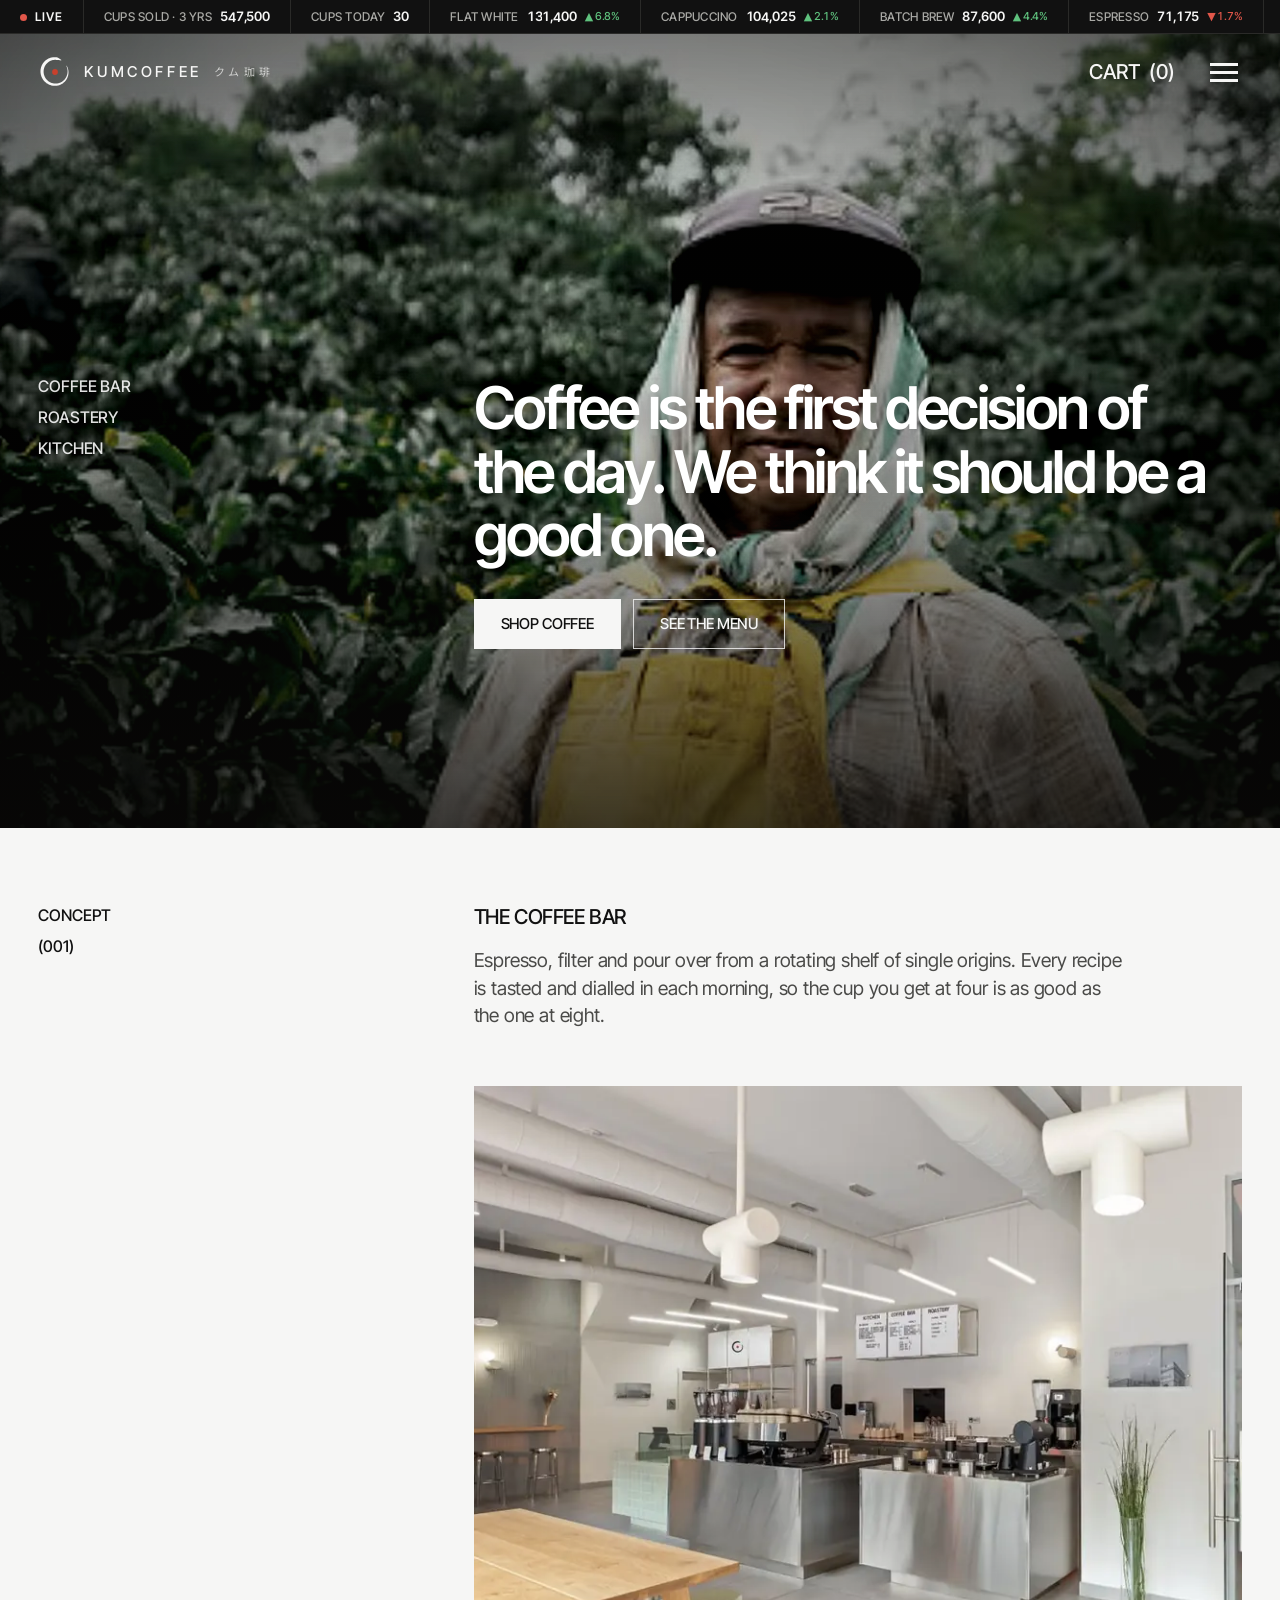
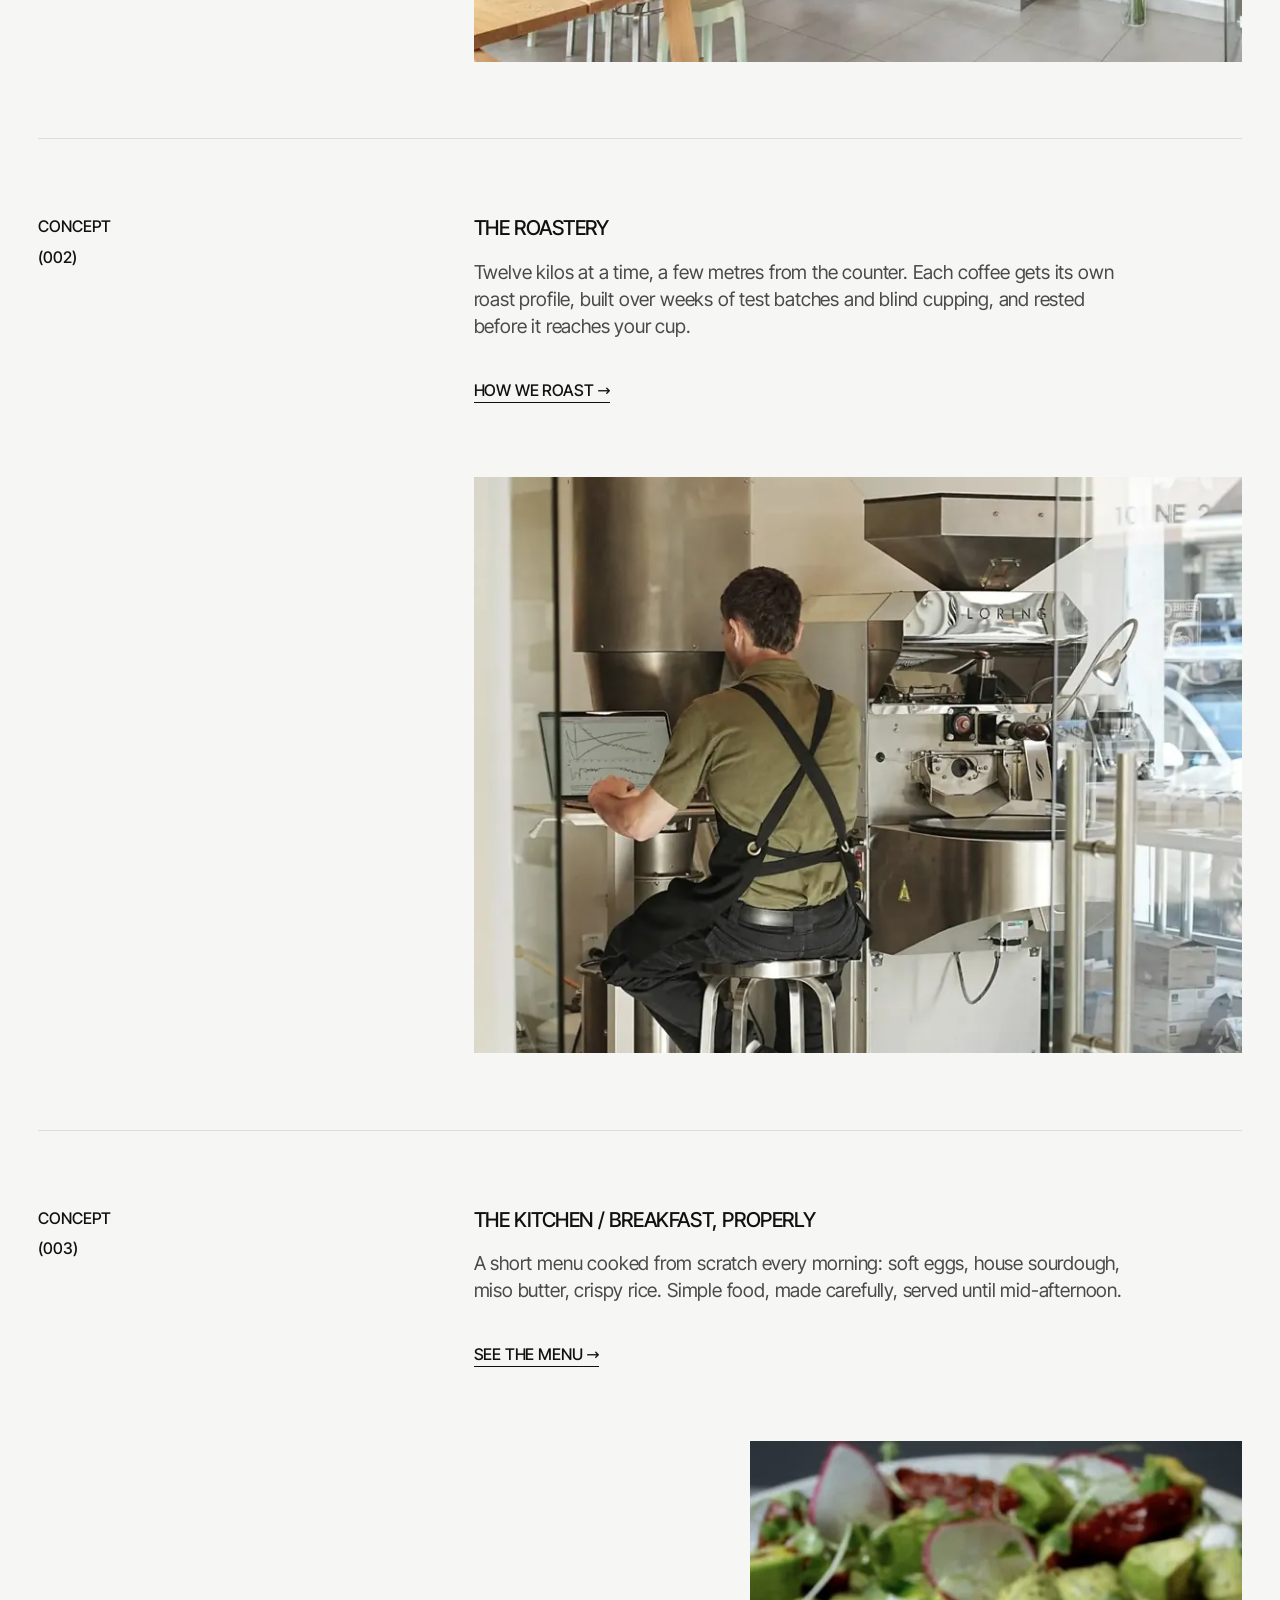
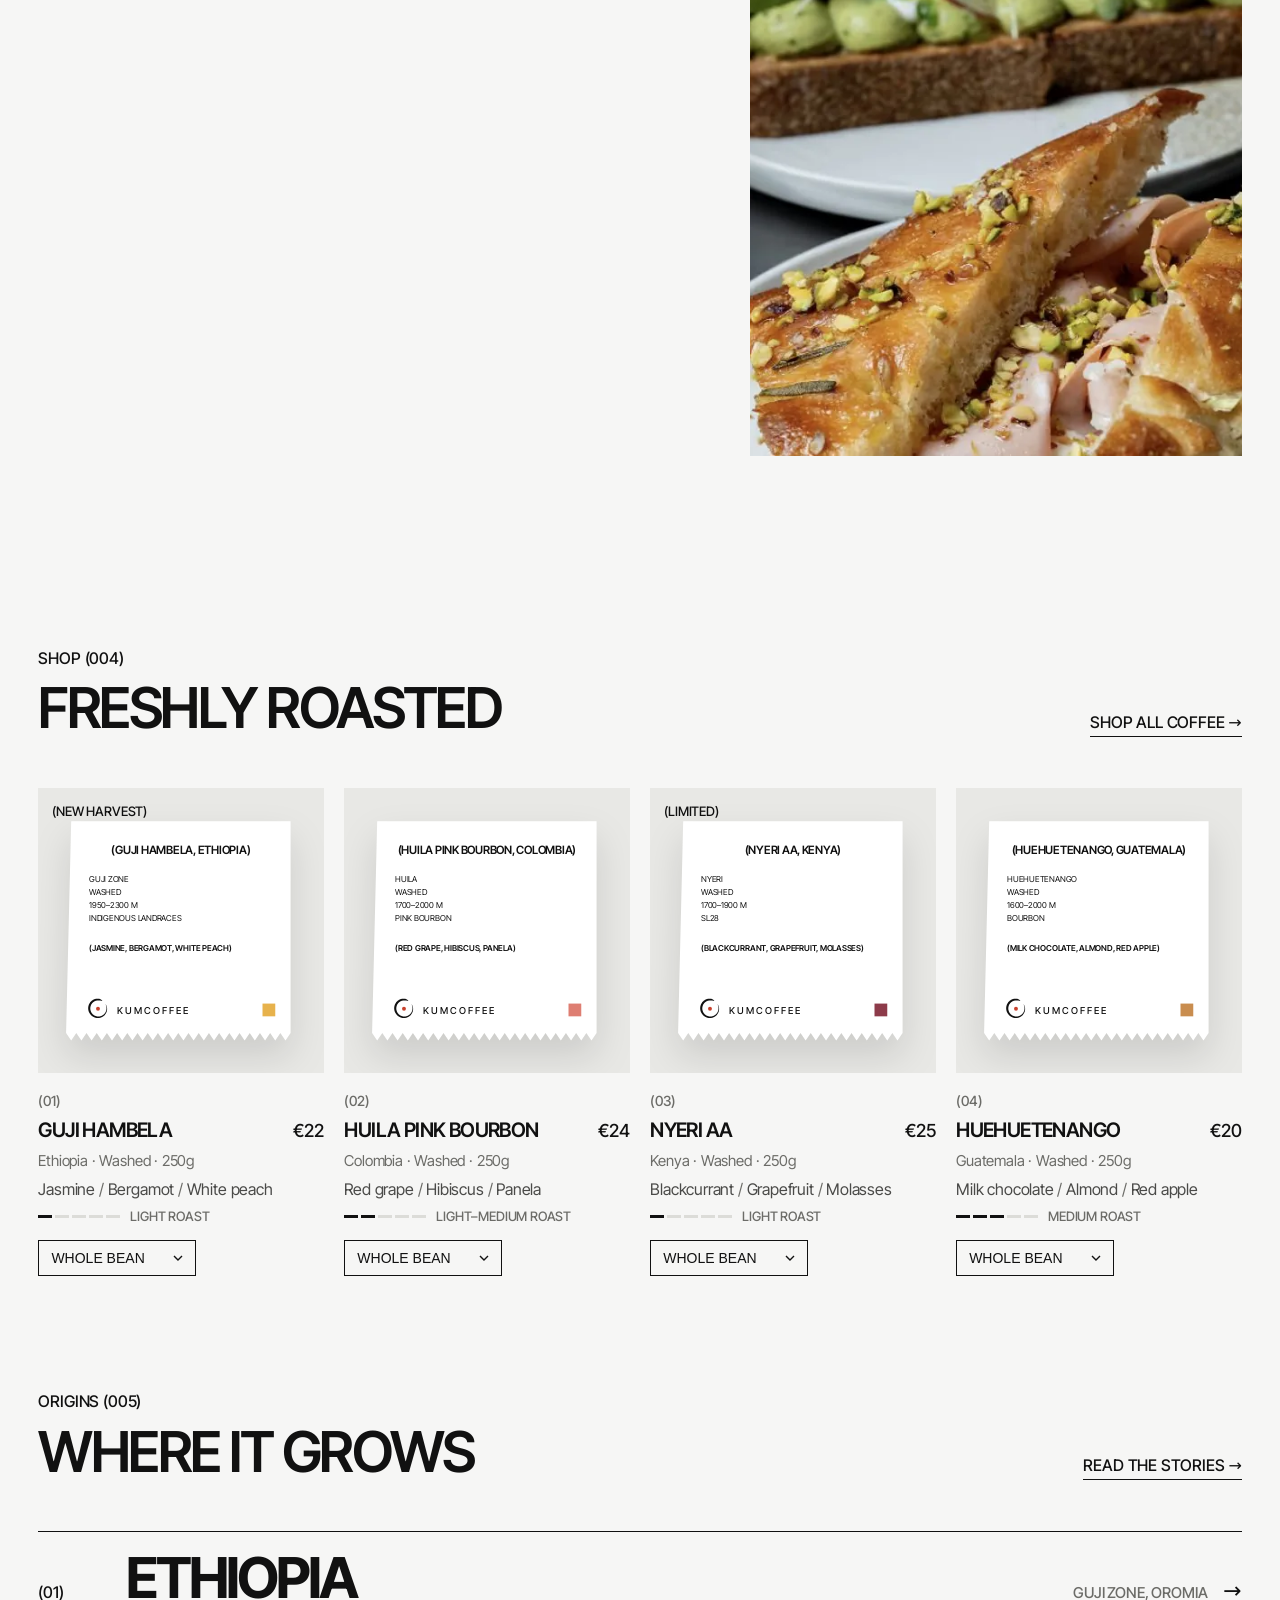
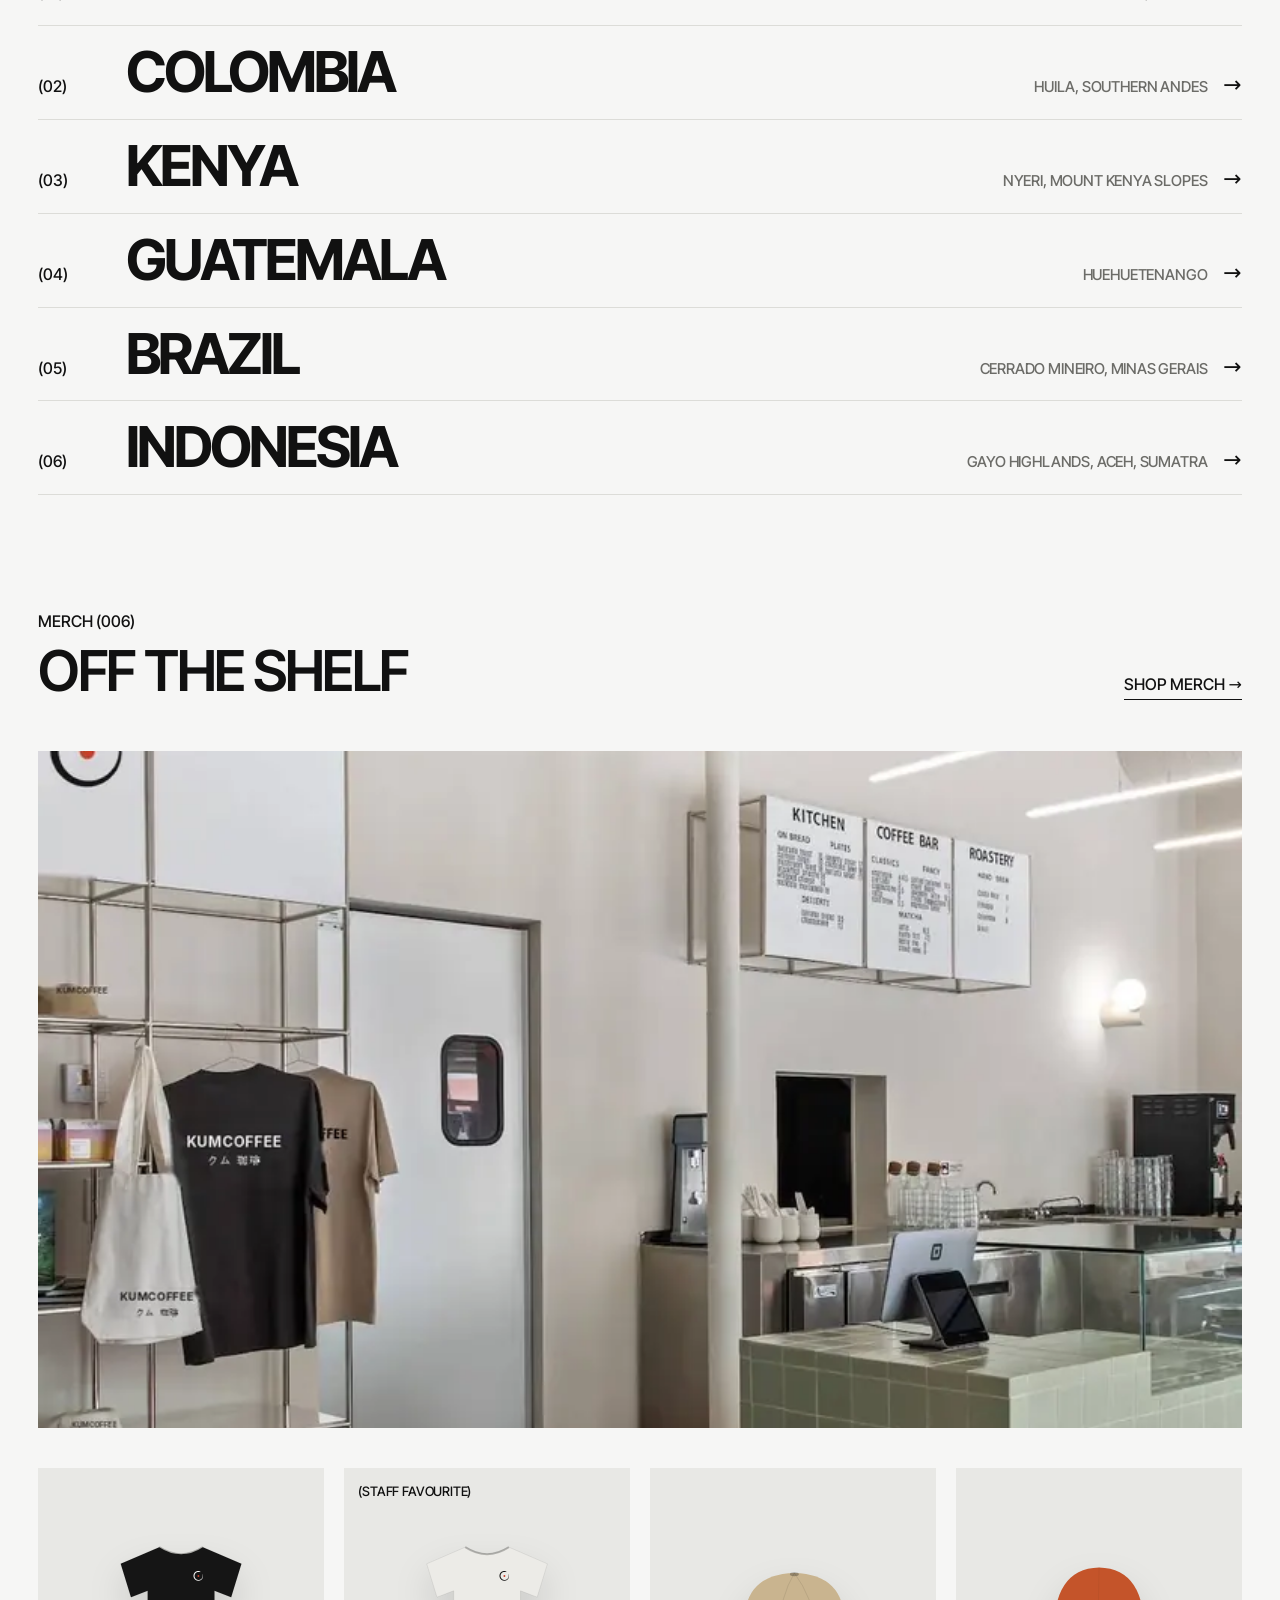
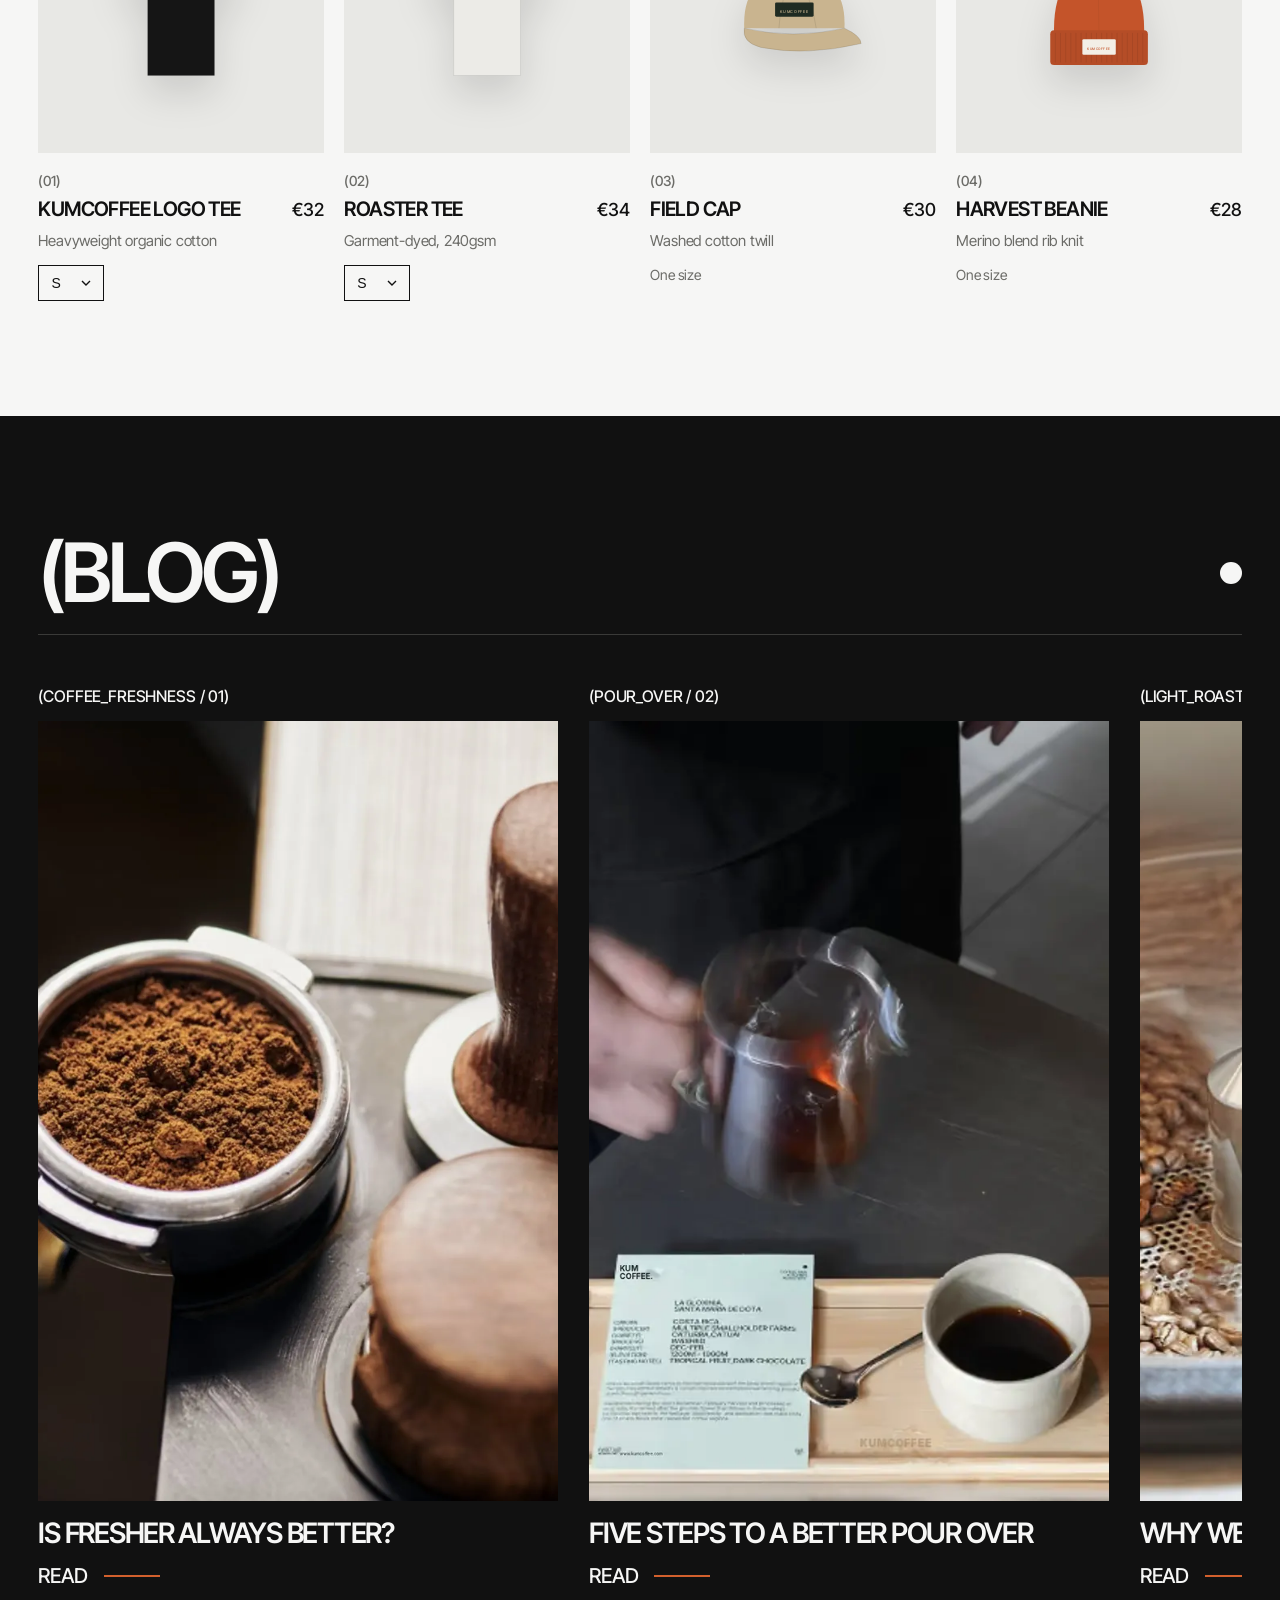
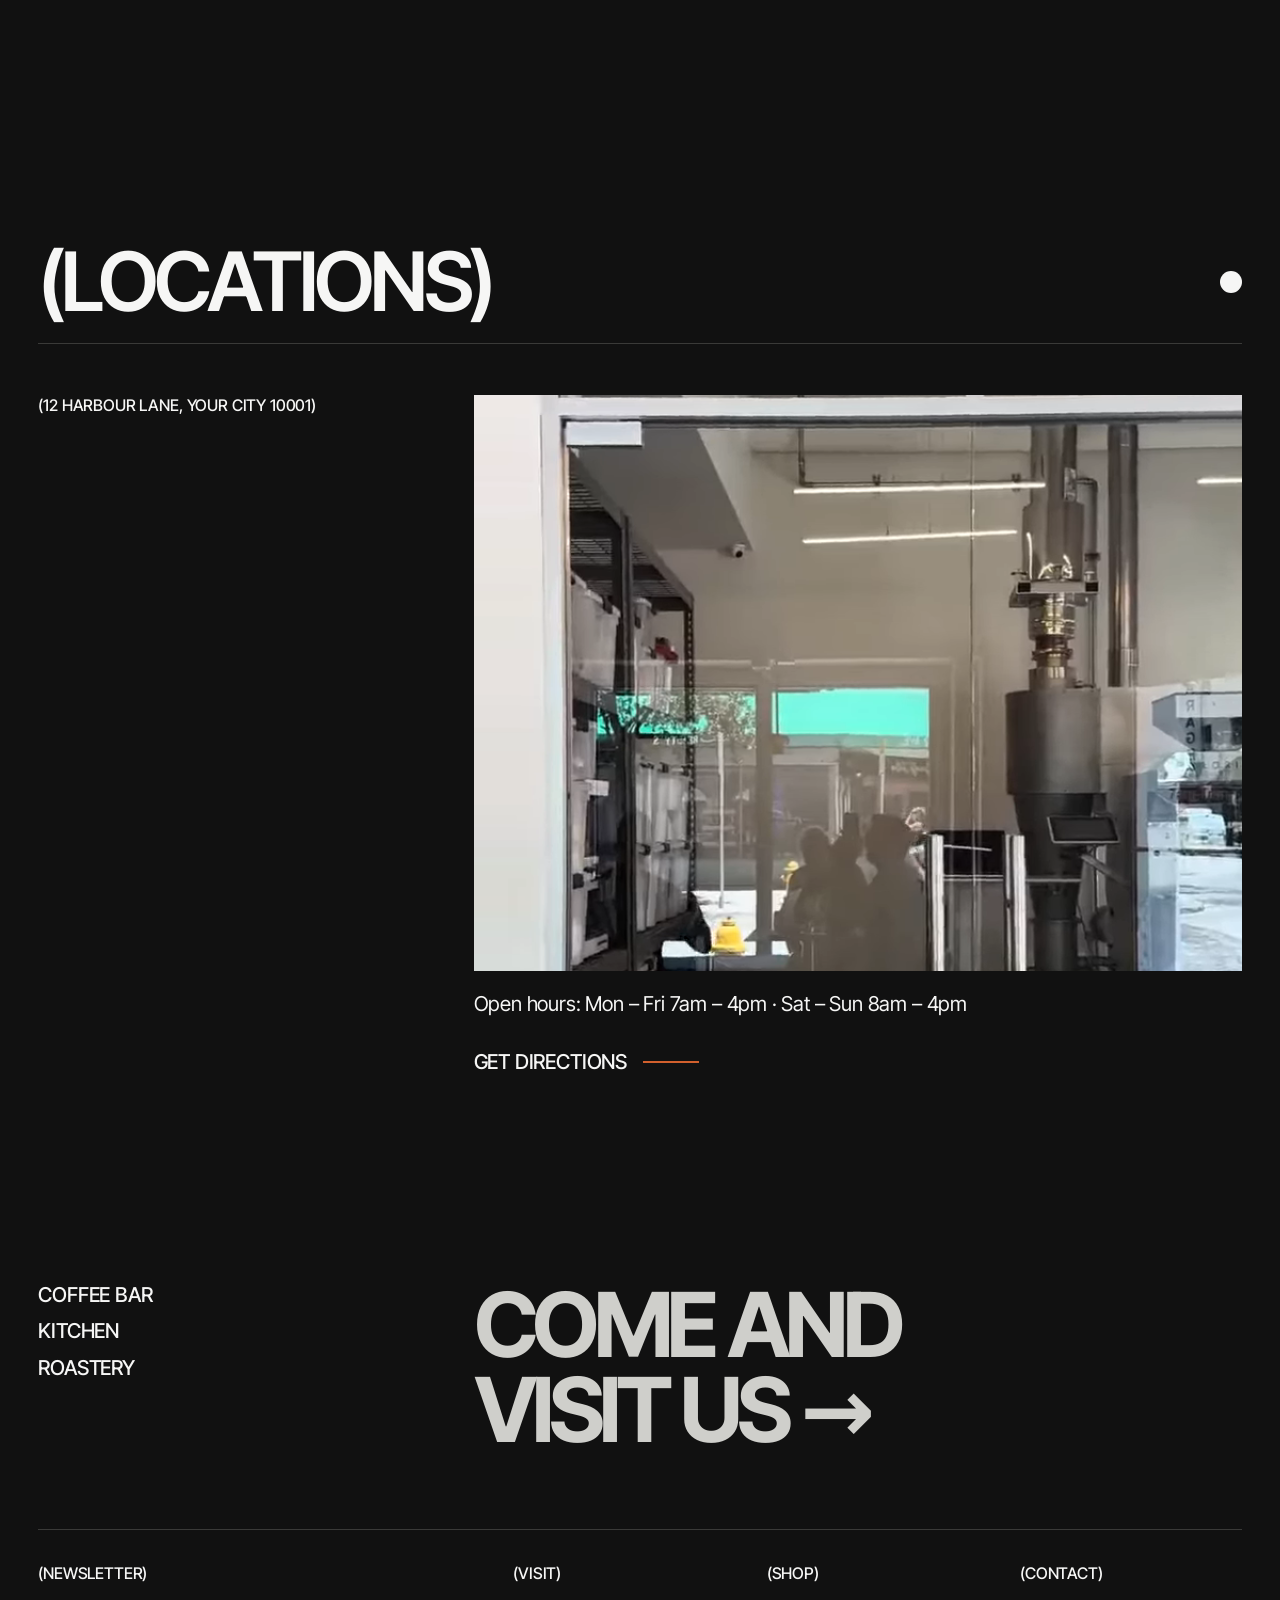
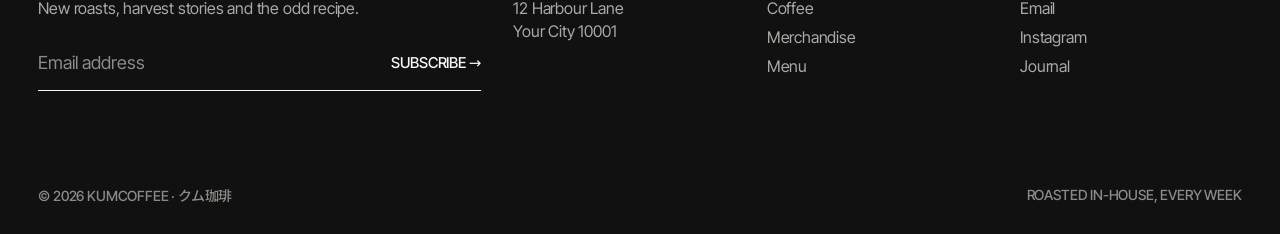
==== commit b2ba8bc6: "Remove cups/day from the ticker; performance and accessibility pass - WebP photos with 800px copies " ====
--- a/index.html
+++ b/index.html
@@ -7,10 +7,9 @@
 <meta name="description" content="Kumcoffee is a specialty coffee bar, roastery and kitchen. Fresh-roasted beans, all-day breakfast, and stories from the farms we buy from.">
 <meta name="theme-color" content="#f6f6f5">
 <link rel="icon" href="data:image/svg+xml,%3Csvg%20class%3D%22brand-mark%22%20viewBox%3D%220%200%20100%20100%22%20aria-hidden%3D%22true%22%20xmlns%3D%22http%3A//www.w3.org/2000/svg%22%3E%3Cpath%20d%3D%22M68.78%2014.68%20L67.81%2013.84%20L66.80%2013.02%20L65.76%2012.23%20L64.69%2011.48%20L63.58%2010.75%20L62.44%2010.06%20L61.28%209.41%20L60.08%208.79%20L58.85%208.21%20L57.60%207.67%20L56.31%207.21%20L54.99%206.97%20L53.65%206.77%20L52.31%206.62%20L50.96%206.51%20L49.60%206.45%20L48.24%206.43%20L46.88%206.46%20L45.52%206.53%20L44.16%206.65%20L42.80%206.82%20L41.45%207.03%20L40.10%207.29%20L38.76%207.59%20L37.43%207.94%20L36.11%208.34%20L34.80%208.78%20L33.51%209.26%20L32.23%209.79%20L30.97%2010.36%20L29.73%2010.98%20L28.51%2011.63%20L27.31%2012.33%20L26.13%2013.07%20L24.98%2013.85%20L23.86%2014.67%20L22.76%2015.53%20L21.69%2016.43%20L20.65%2017.36%20L19.65%2018.32%20L18.67%2019.32%20L17.73%2020.35%20L16.83%2021.42%20L15.96%2022.51%20L15.13%2023.63%20L14.34%2024.78%20L13.58%2025.96%20L12.87%2027.16%20L12.19%2028.38%20L11.56%2029.63%20L10.97%2030.89%20L10.42%2032.18%20L9.92%2033.47%20L9.46%2034.79%20L9.04%2036.12%20L8.67%2037.46%20L8.34%2038.81%20L8.06%2040.17%20L7.82%2041.53%20L7.63%2042.90%20L7.48%2044.28%20L7.38%2045.66%20L7.32%2047.04%20L7.31%2048.41%20L7.34%2049.79%20L7.41%2051.16%20L7.53%2052.53%20L7.70%2053.89%20L7.90%2055.24%20L8.15%2056.58%20L8.45%2057.91%20L8.78%2059.22%20L9.15%2060.53%20L9.57%2061.81%20L10.02%2063.09%20L10.52%2064.34%20L11.05%2065.57%20L11.62%2066.79%20L12.22%2067.98%20L12.86%2069.15%20L13.54%2070.30%20L14.25%2071.43%20L14.99%2072.53%20L15.77%2073.60%20L16.57%2074.65%20L17.41%2075.66%20L18.27%2076.65%20L19.17%2077.62%20L20.09%2078.55%20L21.03%2079.45%20L22.00%2080.32%20L23.00%2081.15%20L24.02%2081.96%20L25.06%2082.73%20L26.12%2083.47%20L27.20%2084.17%20L28.30%2084.84%20L29.42%2085.47%20L30.56%2086.07%20L31.70%2086.66%20L32.86%2087.20%20L34.03%2087.71%20L35.22%2088.17%20L36.42%2088.60%20L37.63%2088.99%20L38.86%2089.35%20L40.09%2089.66%20L41.33%2089.93%20L42.58%2090.17%20L43.84%2090.37%20L45.09%2090.53%20L46.36%2090.65%20L47.62%2090.72%20L48.89%2090.77%20L50.16%2090.77%20L51.42%2090.73%20L52.68%2090.65%20L53.95%2090.53%20L55.20%2090.38%20L56.45%2090.18%20L57.70%2089.95%20L58.93%2089.68%20L60.16%2089.36%20L61.38%2089.01%20L62.58%2088.63%20L63.77%2088.20%20L64.95%2087.74%20L66.12%2087.24%20L67.27%2086.70%20L68.40%2086.13%20L69.52%2085.52%20L70.61%2084.88%20L71.69%2084.20%20L72.74%2083.49%20L73.77%2082.74%20L74.78%2081.96%20L75.76%2081.15%20L76.72%2080.31%20L77.65%2079.44%20L78.55%2078.53%20L79.42%2077.60%20L80.26%2076.64%20L81.08%2075.65%20L81.86%2074.64%20L82.61%2073.60%20L83.32%2072.54%20L84.00%2071.46%20L84.65%2070.35%20L85.26%2069.22%20L85.83%2068.07%20L86.36%2066.91%20L86.86%2065.72%20L87.32%2064.52%20L87.74%2063.31%20L88.12%2062.08%20L88.46%2060.85%20L88.76%2059.60%20L89.01%2058.34%20L89.23%2057.08%20L89.41%2055.81%20L89.54%2054.53%20L89.63%2053.25%20L89.68%2051.97%20L89.68%2050.69%20L89.65%2049.41%20L89.57%2048.14%20L89.45%2046.86%20L89.29%2045.60%20L89.09%2044.34%20L88.84%2043.09%20L88.56%2041.85%20L88.23%2040.62%20L87.87%2039.41%20L87.46%2038.21%20L87.02%2037.02%20L86.54%2035.86%20L86.02%2034.71%20L85.46%2033.58%20L84.87%2032.47%20L84.24%2031.39%20L83.18%2031.95%20L83.70%2033.05%20L84.18%2034.16%20L84.63%2035.28%20L85.04%2036.42%20L85.41%2037.57%20L85.74%2038.74%20L86.04%2039.91%20L86.29%2041.09%20L86.51%2042.27%20L86.68%2043.47%20L86.82%2044.66%20L86.92%2045.86%20L86.98%2047.06%20L87.00%2048.25%20L86.98%2049.45%20L86.92%2050.64%20L86.82%2051.83%20L86.68%2053.01%20L86.51%2054.19%20L86.30%2055.36%20L86.05%2056.51%20L85.76%2057.66%20L85.43%2058.79%20L85.08%2059.91%20L84.68%2061.02%20L84.25%2062.10%20L83.79%2063.18%20L83.29%2064.23%20L82.76%2065.26%20L82.20%2066.28%20L81.61%2067.27%20L80.99%2068.24%20L80.34%2069.19%20L79.66%2070.11%20L78.95%2071.01%20L78.22%2071.88%20L77.46%2072.73%20L76.68%2073.55%20L75.88%2074.34%20L75.05%2075.10%20L74.20%2075.84%20L73.33%2076.54%20L72.44%2077.22%20L71.54%2077.86%20L70.61%2078.48%20L69.68%2079.06%20L68.72%2079.61%20L67.75%2080.13%20L66.77%2080.62%20L65.78%2081.08%20L64.77%2081.50%20L63.76%2081.89%20L62.74%2082.25%20L61.71%2082.58%20L60.67%2082.87%20L59.63%2083.14%20L58.58%2083.37%20L57.52%2083.56%20L56.47%2083.73%20L55.41%2083.86%20L54.35%2083.96%20L53.29%2084.02%20L52.24%2084.06%20L51.18%2084.06%20L50.12%2084.03%20L49.07%2083.97%20L48.02%2083.88%20L46.98%2083.76%20L45.94%2083.60%20L44.91%2083.42%20L43.88%2083.21%20L42.87%2082.96%20L41.86%2082.69%20L40.86%2082.39%20L39.87%2082.06%20L38.89%2081.70%20L37.92%2081.31%20L36.96%2080.90%20L36.01%2080.45%20L35.08%2079.99%20L34.16%2079.50%20L33.26%2078.96%20L32.38%2078.39%20L31.52%2077.80%20L30.67%2077.19%20L29.85%2076.55%20L29.04%2075.88%20L28.25%2075.19%20L27.48%2074.48%20L26.74%2073.74%20L26.01%2072.98%20L25.31%2072.20%20L24.63%2071.40%20L23.97%2070.58%20L23.34%2069.74%20L22.73%2068.88%20L22.15%2068.00%20L21.59%2067.10%20L21.06%2066.18%20L20.56%2065.25%20L20.08%2064.31%20L19.63%2063.34%20L19.21%2062.37%20L18.82%2061.38%20L18.45%2060.37%20L18.12%2059.36%20L17.82%2058.33%20L17.55%2057.30%20L17.30%2056.25%20L17.09%2055.20%20L16.91%2054.13%20L16.77%2053.07%20L16.65%2051.99%20L16.57%2050.92%20L16.52%2049.83%20L16.51%2048.75%20L16.52%2047.66%20L16.57%2046.58%20L16.66%2045.49%20L16.77%2044.41%20L16.92%2043.33%20L17.11%2042.25%20L17.33%2041.18%20L17.58%2040.11%20L17.87%2039.05%20L18.18%2038.00%20L18.54%2036.96%20L18.92%2035.93%20L19.34%2034.91%20L19.79%2033.90%20L20.27%2032.91%20L20.79%2031.93%20L21.33%2030.97%20L21.91%2030.03%20L22.52%2029.10%20L23.15%2028.19%20L23.82%2027.31%20L24.51%2026.44%20L25.24%2025.60%20L25.99%2024.78%20L26.76%2023.99%20L27.57%2023.22%20L28.39%2022.48%20L29.24%2021.77%20L30.12%2021.08%20L31.01%2020.42%20L31.93%2019.80%20L32.87%2019.20%20L33.83%2018.64%20L34.80%2018.10%20L35.80%2017.60%20L36.81%2017.13%20L37.83%2016.70%20L38.87%2016.30%20L39.92%2015.94%20L40.98%2015.61%20L42.05%2015.31%20L43.13%2015.06%20L44.22%2014.84%20L45.31%2014.65%20L46.41%2014.50%20L47.52%2014.39%20L48.63%2014.32%20L49.73%2014.28%20L50.84%2014.28%20L51.95%2014.32%20L53.06%2014.39%20L54.16%2014.50%20L55.26%2014.65%20L56.38%2014.65%20L57.52%2014.65%20L58.66%2014.70%20L59.81%2014.78%20L60.95%2014.90%20L62.11%2015.05%20L63.26%2015.25%20L64.41%2015.49%20L65.56%2015.77%20L66.70%2016.09%20L67.84%2016.45%20Z%22%20fill%3D%22%23141414%22/%3E%3Ccircle%20cx%3D%2250%22%20cy%3D%2250%22%20r%3D%228.5%22%20fill%3D%22%23c8402c%22/%3E%3C/svg%3E">
-<link rel="preconnect" href="https://fonts.googleapis.com">
-<link rel="preconnect" href="https://fonts.gstatic.com" crossorigin>
-<link rel="stylesheet" href="https://fonts.googleapis.com/css2?family=Inter+Tight:wght@400;500;600;700&display=swap">
-<link rel="stylesheet" href="https://fonts.googleapis.com/css2?family=Noto+Sans+JP:wght@400&text=%E3%82%AF%E3%83%A0%E7%8F%88%E7%90%B2&display=swap">
+<link rel="preload" as="font" type="font/woff2" href="fonts/inter-tight-latin.woff2" crossorigin>
+<link rel="preload" as="style" href="https://fonts.googleapis.com/css2?family=Noto+Sans+JP:wght@400&text=%E3%82%AF%E3%83%A0%E7%8F%88%E7%90%B2&display=swap" onload="this.onload=null;this.rel='stylesheet'">
+<noscript><link rel="stylesheet" href="https://fonts.googleapis.com/css2?family=Noto+Sans+JP:wght@400&text=%E3%82%AF%E3%83%A0%E7%8F%88%E7%90%B2&display=swap"></noscript>
 <link rel="stylesheet" href="css/style.css">
 </head>
 <body>
@@ -18,13 +17,13 @@
 <header class="site-header">
   <div class="ticker ticker--bar" data-ticker role="region"></div>
   <div class="wrap">
-    <a class="brand" href="index.html" aria-label="Kumcoffee home">
+    <a class="brand" href="index.html">
       <svg class="brand-mark" viewBox="0 0 100 100" aria-hidden="true"><path d="M68.78 14.68 L67.81 13.84 L66.80 13.02 L65.76 12.23 L64.69 11.48 L63.58 10.75 L62.44 10.06 L61.28 9.41 L60.08 8.79 L58.85 8.21 L57.60 7.67 L56.31 7.21 L54.99 6.97 L53.65 6.77 L52.31 6.62 L50.96 6.51 L49.60 6.45 L48.24 6.43 L46.88 6.46 L45.52 6.53 L44.16 6.65 L42.80 6.82 L41.45 7.03 L40.10 7.29 L38.76 7.59 L37.43 7.94 L36.11 8.34 L34.80 8.78 L33.51 9.26 L32.23 9.79 L30.97 10.36 L29.73 10.98 L28.51 11.63 L27.31 12.33 L26.13 13.07 L24.98 13.85 L23.86 14.67 L22.76 15.53 L21.69 16.43 L20.65 17.36 L19.65 18.32 L18.67 19.32 L17.73 20.35 L16.83 21.42 L15.96 22.51 L15.13 23.63 L14.34 24.78 L13.58 25.96 L12.87 27.16 L12.19 28.38 L11.56 29.63 L10.97 30.89 L10.42 32.18 L9.92 33.47 L9.46 34.79 L9.04 36.12 L8.67 37.46 L8.34 38.81 L8.06 40.17 L7.82 41.53 L7.63 42.90 L7.48 44.28 L7.38 45.66 L7.32 47.04 L7.31 48.41 L7.34 49.79 L7.41 51.16 L7.53 52.53 L7.70 53.89 L7.90 55.24 L8.15 56.58 L8.45 57.91 L8.78 59.22 L9.15 60.53 L9.57 61.81 L10.02 63.09 L10.52 64.34 L11.05 65.57 L11.62 66.79 L12.22 67.98 L12.86 69.15 L13.54 70.30 L14.25 71.43 L14.99 72.53 L15.77 73.60 L16.57 74.65 L17.41 75.66 L18.27 76.65 L19.17 77.62 L20.09 78.55 L21.03 79.45 L22.00 80.32 L23.00 81.15 L24.02 81.96 L25.06 82.73 L26.12 83.47 L27.20 84.17 L28.30 84.84 L29.42 85.47 L30.56 86.07 L31.70 86.66 L32.86 87.20 L34.03 87.71 L35.22 88.17 L36.42 88.60 L37.63 88.99 L38.86 89.35 L40.09 89.66 L41.33 89.93 L42.58 90.17 L43.84 90.37 L45.09 90.53 L46.36 90.65 L47.62 90.72 L48.89 90.77 L50.16 90.77 L51.42 90.73 L52.68 90.65 L53.95 90.53 L55.20 90.38 L56.45 90.18 L57.70 89.95 L58.93 89.68 L60.16 89.36 L61.38 89.01 L62.58 88.63 L63.77 88.20 L64.95 87.74 L66.12 87.24 L67.27 86.70 L68.40 86.13 L69.52 85.52 L70.61 84.88 L71.69 84.20 L72.74 83.49 L73.77 82.74 L74.78 81.96 L75.76 81.15 L76.72 80.31 L77.65 79.44 L78.55 78.53 L79.42 77.60 L80.26 76.64 L81.08 75.65 L81.86 74.64 L82.61 73.60 L83.32 72.54 L84.00 71.46 L84.65 70.35 L85.26 69.22 L85.83 68.07 L86.36 66.91 L86.86 65.72 L87.32 64.52 L87.74 63.31 L88.12 62.08 L88.46 60.85 L88.76 59.60 L89.01 58.34 L89.23 57.08 L89.41 55.81 L89.54 54.53 L89.63 53.25 L89.68 51.97 L89.68 50.69 L89.65 49.41 L89.57 48.14 L89.45 46.86 L89.29 45.60 L89.09 44.34 L88.84 43.09 L88.56 41.85 L88.23 40.62 L87.87 39.41 L87.46 38.21 L87.02 37.02 L86.54 35.86 L86.02 34.71 L85.46 33.58 L84.87 32.47 L84.24 31.39 L83.18 31.95 L83.70 33.05 L84.18 34.16 L84.63 35.28 L85.04 36.42 L85.41 37.57 L85.74 38.74 L86.04 39.91 L86.29 41.09 L86.51 42.27 L86.68 43.47 L86.82 44.66 L86.92 45.86 L86.98 47.06 L87.00 48.25 L86.98 49.45 L86.92 50.64 L86.82 51.83 L86.68 53.01 L86.51 54.19 L86.30 55.36 L86.05 56.51 L85.76 57.66 L85.43 58.79 L85.08 59.91 L84.68 61.02 L84.25 62.10 L83.79 63.18 L83.29 64.23 L82.76 65.26 L82.20 66.28 L81.61 67.27 L80.99 68.24 L80.34 69.19 L79.66 70.11 L78.95 71.01 L78.22 71.88 L77.46 72.73 L76.68 73.55 L75.88 74.34 L75.05 75.10 L74.20 75.84 L73.33 76.54 L72.44 77.22 L71.54 77.86 L70.61 78.48 L69.68 79.06 L68.72 79.61 L67.75 80.13 L66.77 80.62 L65.78 81.08 L64.77 81.50 L63.76 81.89 L62.74 82.25 L61.71 82.58 L60.67 82.87 L59.63 83.14 L58.58 83.37 L57.52 83.56 L56.47 83.73 L55.41 83.86 L54.35 83.96 L53.29 84.02 L52.24 84.06 L51.18 84.06 L50.12 84.03 L49.07 83.97 L48.02 83.88 L46.98 83.76 L45.94 83.60 L44.91 83.42 L43.88 83.21 L42.87 82.96 L41.86 82.69 L40.86 82.39 L39.87 82.06 L38.89 81.70 L37.92 81.31 L36.96 80.90 L36.01 80.45 L35.08 79.99 L34.16 79.50 L33.26 78.96 L32.38 78.39 L31.52 77.80 L30.67 77.19 L29.85 76.55 L29.04 75.88 L28.25 75.19 L27.48 74.48 L26.74 73.74 L26.01 72.98 L25.31 72.20 L24.63 71.40 L23.97 70.58 L23.34 69.74 L22.73 68.88 L22.15 68.00 L21.59 67.10 L21.06 66.18 L20.56 65.25 L20.08 64.31 L19.63 63.34 L19.21 62.37 L18.82 61.38 L18.45 60.37 L18.12 59.36 L17.82 58.33 L17.55 57.30 L17.30 56.25 L17.09 55.20 L16.91 54.13 L16.77 53.07 L16.65 51.99 L16.57 50.92 L16.52 49.83 L16.51 48.75 L16.52 47.66 L16.57 46.58 L16.66 45.49 L16.77 44.41 L16.92 43.33 L17.11 42.25 L17.33 41.18 L17.58 40.11 L17.87 39.05 L18.18 38.00 L18.54 36.96 L18.92 35.93 L19.34 34.91 L19.79 33.90 L20.27 32.91 L20.79 31.93 L21.33 30.97 L21.91 30.03 L22.52 29.10 L23.15 28.19 L23.82 27.31 L24.51 26.44 L25.24 25.60 L25.99 24.78 L26.76 23.99 L27.57 23.22 L28.39 22.48 L29.24 21.77 L30.12 21.08 L31.01 20.42 L31.93 19.80 L32.87 19.20 L33.83 18.64 L34.80 18.10 L35.80 17.60 L36.81 17.13 L37.83 16.70 L38.87 16.30 L39.92 15.94 L40.98 15.61 L42.05 15.31 L43.13 15.06 L44.22 14.84 L45.31 14.65 L46.41 14.50 L47.52 14.39 L48.63 14.32 L49.73 14.28 L50.84 14.28 L51.95 14.32 L53.06 14.39 L54.16 14.50 L55.26 14.65 L56.38 14.65 L57.52 14.65 L58.66 14.70 L59.81 14.78 L60.95 14.90 L62.11 15.05 L63.26 15.25 L64.41 15.49 L65.56 15.77 L66.70 16.09 L67.84 16.45 Z" fill="#141414"/><circle cx="50" cy="50" r="8.5" fill="#c8402c"/></svg>
       <span class="brand-name">Kumcoffee</span>
       <span class="brand-jp" lang="ja">クム珈琲</span>
     </a>
     <div class="header-actions">
-      <button class="cart-btn" data-cart-open aria-label="Open cart">Cart <span class="cart-count">0</span></button>
+      <button class="cart-btn" data-cart-open>Cart <span class="cart-count">0</span></button>
       <button class="menu-toggle" aria-controls="site-nav" aria-expanded="false" aria-label="Menu"><span></span><span></span><span></span></button>
     </div>
   </div>
@@ -46,12 +45,12 @@
 </header>
 <main id="main">
 <section class="hero hero--film">
-  <video class="hero-video" poster="img/hero-film-poster.jpg" autoplay muted loop playsinline preload="auto"
+  <video class="hero-video" data-deferred-video poster="img/hero-film-poster.webp" muted loop playsinline preload="none"
     aria-label="From a coffee farm and the roaster, through the café doors and past the bar, to a hand-poured coffee and latte art">
-    <source media="(max-aspect-ratio: 4/5)" src="video/hero-film-portrait.webm" type="video/webm">
-    <source media="(max-aspect-ratio: 4/5)" src="video/hero-film-portrait.mp4" type="video/mp4">
-    <source src="video/hero-film.webm" type="video/webm">
-    <source src="video/hero-film.mp4" type="video/mp4">
+    <source media="(max-aspect-ratio: 4/5)" data-src="video/hero-film-portrait.webm" type="video/webm">
+    <source media="(max-aspect-ratio: 4/5)" data-src="video/hero-film-portrait.mp4" type="video/mp4">
+    <source data-src="video/hero-film.webm" type="video/webm">
+    <source data-src="video/hero-film.mp4" type="video/mp4">
   </video>
   <div class="hero-shade" aria-hidden="true"></div>
   <div class="wrap hero-over">
@@ -80,10 +79,10 @@
         <span class="label">(001)</span>
       </div>
       <div class="concept-body reveal">
-        <h3 class="h3">The coffee bar</h3>
+        <h2 class="h3">The coffee bar</h2>
         <p class="text">Espresso, filter and pour over from a rotating shelf of single origins. Every recipe is tasted and dialled in each morning, so the cup you get at four is as good as the one at eight.</p>
         
-        <div class="figure figure--photo"><img src="img/cafe-interior.jpg" alt="The coffee bar, with stainless steel counters and menu boards for the kitchen, coffee bar and roastery" style="object-position:center 40%" loading="lazy" decoding="async"></div>
+        <div class="figure figure--photo"><img src="img/cafe-interior.webp" srcset="img/cafe-interior-800.webp 800w, img/cafe-interior.webp 1075w" sizes="(max-width: 860px) 100vw, 60vw" width="1075" height="1075" alt="The coffee bar, with stainless steel counters and menu boards for the kitchen, coffee bar and roastery" style="object-position:center 40%" loading="lazy" decoding="async"></div>
       </div>
     </div>
     <div class="concept">
@@ -92,10 +91,10 @@
         <span class="label">(002)</span>
       </div>
       <div class="concept-body reveal">
-        <h3 class="h3">The roastery</h3>
+        <h2 class="h3">The roastery</h2>
         <p class="text">Twelve kilos at a time, a few metres from the counter. Each coffee gets its own roast profile, built over weeks of test batches and blind cupping, and rested before it reaches your cup.</p>
         <p><a class="link" href="about.html">How we roast →</a></p>
-        <div class="figure figure--photo"><img src="img/roaster.jpg" alt="Our roaster logging a batch on the roasting machine" style="object-position:center 40%" loading="lazy" decoding="async"></div>
+        <div class="figure figure--photo"><img src="img/roaster.webp" srcset="img/roaster-800.webp 800w, img/roaster.webp 1075w" sizes="(max-width: 860px) 100vw, 60vw" width="1075" height="1095" alt="Our roaster logging a batch on the roasting machine" style="object-position:center 40%" loading="lazy" decoding="async"></div>
       </div>
     </div>
     <div class="concept">
@@ -104,10 +103,10 @@
         <span class="label">(003)</span>
       </div>
       <div class="concept-body reveal">
-        <h3 class="h3">The kitchen / breakfast, properly</h3>
+        <h2 class="h3">The kitchen / breakfast, properly</h2>
         <p class="text">A short menu cooked from scratch every morning: soft eggs, house sourdough, miso butter, crispy rice. Simple food, made carefully, served until mid-afternoon.</p>
         <p><a class="link" href="menu.html">See the menu →</a></p>
-        <div class="figure figure--offset"><img src="img/kitchen-food.jpg" alt="Avocado toast and focaccia from the kitchen" style="object-position:center" loading="lazy" decoding="async"></div>
+        <div class="figure figure--offset"><img src="img/kitchen-food.webp" width="683" height="682" alt="Avocado toast and focaccia from the kitchen" style="object-position:center" loading="lazy" decoding="async"></div>
       </div>
     </div>
   </div>
@@ -122,7 +121,87 @@
       </div>
       <a class="link" href="shop.html#coffee">Shop all coffee →</a>
     </div>
-    <div class="product-grid" data-products="coffee" data-limit="4"></div>
+    <div class="product-grid" data-products="coffee" data-limit="4"><article class="card reveal" data-type="coffee" data-price="22" data-name="Guji Hambela" data-order="0" style="--tint:#e7b24c">
+    <div class="card-media">
+      <span class="card-tag">New harvest</span>
+      <svg viewBox="26 22 188 188" aria-hidden="true">
+      <path d="M34 30 H206 V196 L202 202 L198 196 L194 202 L190 196 L186 202 L182 196 L178 202 L174 196 L170 202 L166 196 L162 202 L158 196 L154 202 L150 196 L146 202 L142 196 L138 202 L134 196 L130 202 L126 196 L122 202 L118 196 L114 202 L110 196 L106 202 L102 196 L98 202 L94 196 L90 202 L86 196 L82 202 L78 196 L74 202 L70 196 L66 202 L62 196 L58 202 L54 196 L50 202 L46 196 L42 202 L38 196 L34 202 L30 196 Z" fill="#fff"/>
+      <text x="120" y="56" text-anchor="middle" font-family="Inter Tight, sans-serif" font-weight="600" font-size="9" letter-spacing="-0.2" fill="#111">(GUJI HAMBELA, ETHIOPIA)</text>
+      <text x="48" y="78" font-family="Inter Tight, sans-serif" font-size="6.4" fill="#111">GUJI ZONE</text><text x="48" y="88" font-family="Inter Tight, sans-serif" font-size="6.4" fill="#111">WASHED</text><text x="48" y="98" font-family="Inter Tight, sans-serif" font-size="6.4" fill="#111">1950–2300 M</text><text x="48" y="108" font-family="Inter Tight, sans-serif" font-size="6.4" fill="#111">INDIGENOUS LANDRACES</text>
+      <text x="48" y="132" font-family="Inter Tight, sans-serif" font-weight="600" font-size="6.4" fill="#111">(JASMINE, BERGAMOT, WHITE PEACH)</text>
+      <g transform="translate(46 168) scale(0.18)"><path d="M68.78 14.68 L67.81 13.84 L66.80 13.02 L65.76 12.23 L64.69 11.48 L63.58 10.75 L62.44 10.06 L61.28 9.41 L60.08 8.79 L58.85 8.21 L57.60 7.67 L56.31 7.21 L54.99 6.97 L53.65 6.77 L52.31 6.62 L50.96 6.51 L49.60 6.45 L48.24 6.43 L46.88 6.46 L45.52 6.53 L44.16 6.65 L42.80 6.82 L41.45 7.03 L40.10 7.29 L38.76 7.59 L37.43 7.94 L36.11 8.34 L34.80 8.78 L33.51 9.26 L32.23 9.79 L30.97 10.36 L29.73 10.98 L28.51 11.63 L27.31 12.33 L26.13 13.07 L24.98 13.85 L23.86 14.67 L22.76 15.53 L21.69 16.43 L20.65 17.36 L19.65 18.32 L18.67 19.32 L17.73 20.35 L16.83 21.42 L15.96 22.51 L15.13 23.63 L14.34 24.78 L13.58 25.96 L12.87 27.16 L12.19 28.38 L11.56 29.63 L10.97 30.89 L10.42 32.18 L9.92 33.47 L9.46 34.79 L9.04 36.12 L8.67 37.46 L8.34 38.81 L8.06 40.17 L7.82 41.53 L7.63 42.90 L7.48 44.28 L7.38 45.66 L7.32 47.04 L7.31 48.41 L7.34 49.79 L7.41 51.16 L7.53 52.53 L7.70 53.89 L7.90 55.24 L8.15 56.58 L8.45 57.91 L8.78 59.22 L9.15 60.53 L9.57 61.81 L10.02 63.09 L10.52 64.34 L11.05 65.57 L11.62 66.79 L12.22 67.98 L12.86 69.15 L13.54 70.30 L14.25 71.43 L14.99 72.53 L15.77 73.60 L16.57 74.65 L17.41 75.66 L18.27 76.65 L19.17 77.62 L20.09 78.55 L21.03 79.45 L22.00 80.32 L23.00 81.15 L24.02 81.96 L25.06 82.73 L26.12 83.47 L27.20 84.17 L28.30 84.84 L29.42 85.47 L30.56 86.07 L31.70 86.66 L32.86 87.20 L34.03 87.71 L35.22 88.17 L36.42 88.60 L37.63 88.99 L38.86 89.35 L40.09 89.66 L41.33 89.93 L42.58 90.17 L43.84 90.37 L45.09 90.53 L46.36 90.65 L47.62 90.72 L48.89 90.77 L50.16 90.77 L51.42 90.73 L52.68 90.65 L53.95 90.53 L55.20 90.38 L56.45 90.18 L57.70 89.95 L58.93 89.68 L60.16 89.36 L61.38 89.01 L62.58 88.63 L63.77 88.20 L64.95 87.74 L66.12 87.24 L67.27 86.70 L68.40 86.13 L69.52 85.52 L70.61 84.88 L71.69 84.20 L72.74 83.49 L73.77 82.74 L74.78 81.96 L75.76 81.15 L76.72 80.31 L77.65 79.44 L78.55 78.53 L79.42 77.60 L80.26 76.64 L81.08 75.65 L81.86 74.64 L82.61 73.60 L83.32 72.54 L84.00 71.46 L84.65 70.35 L85.26 69.22 L85.83 68.07 L86.36 66.91 L86.86 65.72 L87.32 64.52 L87.74 63.31 L88.12 62.08 L88.46 60.85 L88.76 59.60 L89.01 58.34 L89.23 57.08 L89.41 55.81 L89.54 54.53 L89.63 53.25 L89.68 51.97 L89.68 50.69 L89.65 49.41 L89.57 48.14 L89.45 46.86 L89.29 45.60 L89.09 44.34 L88.84 43.09 L88.56 41.85 L88.23 40.62 L87.87 39.41 L87.46 38.21 L87.02 37.02 L86.54 35.86 L86.02 34.71 L85.46 33.58 L84.87 32.47 L84.24 31.39 L83.18 31.95 L83.70 33.05 L84.18 34.16 L84.63 35.28 L85.04 36.42 L85.41 37.57 L85.74 38.74 L86.04 39.91 L86.29 41.09 L86.51 42.27 L86.68 43.47 L86.82 44.66 L86.92 45.86 L86.98 47.06 L87.00 48.25 L86.98 49.45 L86.92 50.64 L86.82 51.83 L86.68 53.01 L86.51 54.19 L86.30 55.36 L86.05 56.51 L85.76 57.66 L85.43 58.79 L85.08 59.91 L84.68 61.02 L84.25 62.10 L83.79 63.18 L83.29 64.23 L82.76 65.26 L82.20 66.28 L81.61 67.27 L80.99 68.24 L80.34 69.19 L79.66 70.11 L78.95 71.01 L78.22 71.88 L77.46 72.73 L76.68 73.55 L75.88 74.34 L75.05 75.10 L74.20 75.84 L73.33 76.54 L72.44 77.22 L71.54 77.86 L70.61 78.48 L69.68 79.06 L68.72 79.61 L67.75 80.13 L66.77 80.62 L65.78 81.08 L64.77 81.50 L63.76 81.89 L62.74 82.25 L61.71 82.58 L60.67 82.87 L59.63 83.14 L58.58 83.37 L57.52 83.56 L56.47 83.73 L55.41 83.86 L54.35 83.96 L53.29 84.02 L52.24 84.06 L51.18 84.06 L50.12 84.03 L49.07 83.97 L48.02 83.88 L46.98 83.76 L45.94 83.60 L44.91 83.42 L43.88 83.21 L42.87 82.96 L41.86 82.69 L40.86 82.39 L39.87 82.06 L38.89 81.70 L37.92 81.31 L36.96 80.90 L36.01 80.45 L35.08 79.99 L34.16 79.50 L33.26 78.96 L32.38 78.39 L31.52 77.80 L30.67 77.19 L29.85 76.55 L29.04 75.88 L28.25 75.19 L27.48 74.48 L26.74 73.74 L26.01 72.98 L25.31 72.20 L24.63 71.40 L23.97 70.58 L23.34 69.74 L22.73 68.88 L22.15 68.00 L21.59 67.10 L21.06 66.18 L20.56 65.25 L20.08 64.31 L19.63 63.34 L19.21 62.37 L18.82 61.38 L18.45 60.37 L18.12 59.36 L17.82 58.33 L17.55 57.30 L17.30 56.25 L17.09 55.20 L16.91 54.13 L16.77 53.07 L16.65 51.99 L16.57 50.92 L16.52 49.83 L16.51 48.75 L16.52 47.66 L16.57 46.58 L16.66 45.49 L16.77 44.41 L16.92 43.33 L17.11 42.25 L17.33 41.18 L17.58 40.11 L17.87 39.05 L18.18 38.00 L18.54 36.96 L18.92 35.93 L19.34 34.91 L19.79 33.90 L20.27 32.91 L20.79 31.93 L21.33 30.97 L21.91 30.03 L22.52 29.10 L23.15 28.19 L23.82 27.31 L24.51 26.44 L25.24 25.60 L25.99 24.78 L26.76 23.99 L27.57 23.22 L28.39 22.48 L29.24 21.77 L30.12 21.08 L31.01 20.42 L31.93 19.80 L32.87 19.20 L33.83 18.64 L34.80 18.10 L35.80 17.60 L36.81 17.13 L37.83 16.70 L38.87 16.30 L39.92 15.94 L40.98 15.61 L42.05 15.31 L43.13 15.06 L44.22 14.84 L45.31 14.65 L46.41 14.50 L47.52 14.39 L48.63 14.32 L49.73 14.28 L50.84 14.28 L51.95 14.32 L53.06 14.39 L54.16 14.50 L55.26 14.65 L56.38 14.65 L57.52 14.65 L58.66 14.70 L59.81 14.78 L60.95 14.90 L62.11 15.05 L63.26 15.25 L64.41 15.49 L65.56 15.77 L66.70 16.09 L67.84 16.45 Z" fill="#111"/><circle cx="50" cy="50" r="8.5" fill="#c8402c"/></g>
+      <text x="70" y="181" font-family="Inter Tight, sans-serif" font-weight="500" font-size="7.5" letter-spacing="1.6" fill="#111">KUMCOFFEE</text>
+      <rect x="184" y="173" width="10" height="10" fill="#e7b24c"/>
+    </svg>
+      <div class="card-quick"><button class="btn" data-add="guji-hambela">Add to cart +</button></div>
+    </div>
+    <span class="card-idx">(01)</span>
+    <div class="card-info"><h3 class="card-title">Guji Hambela</h3><span class="card-price">€22</span></div>
+    <p class="card-meta">Ethiopia · Washed · 250g</p>
+       <div class="notes"><span>Jasmine</span><span>Bergamot</span><span>White peach</span></div>
+       <div class="roast"><span class="roast-dots" aria-hidden="true"><b class="on"></b><b class=""></b><b class=""></b><b class=""></b><b class=""></b></span>Light roast</div>
+    <div class="card-options"><select class="select" aria-label="Grind for Guji Hambela" data-option><option>Whole bean</option><option>Espresso</option><option>Filter</option><option>French press</option></select></div>
+  </article><article class="card reveal" data-type="coffee" data-price="24" data-name="Huila Pink Bourbon" data-order="1" style="--tint:#de7e72">
+    <div class="card-media">
+      
+      <svg viewBox="26 22 188 188" aria-hidden="true">
+      <path d="M34 30 H206 V196 L202 202 L198 196 L194 202 L190 196 L186 202 L182 196 L178 202 L174 196 L170 202 L166 196 L162 202 L158 196 L154 202 L150 196 L146 202 L142 196 L138 202 L134 196 L130 202 L126 196 L122 202 L118 196 L114 202 L110 196 L106 202 L102 196 L98 202 L94 196 L90 202 L86 196 L82 202 L78 196 L74 202 L70 196 L66 202 L62 196 L58 202 L54 196 L50 202 L46 196 L42 202 L38 196 L34 202 L30 196 Z" fill="#fff"/>
+      <text x="120" y="56" text-anchor="middle" font-family="Inter Tight, sans-serif" font-weight="600" font-size="9" letter-spacing="-0.2" fill="#111">(HUILA PINK BOURBON, COLOMBIA)</text>
+      <text x="48" y="78" font-family="Inter Tight, sans-serif" font-size="6.4" fill="#111">HUILA</text><text x="48" y="88" font-family="Inter Tight, sans-serif" font-size="6.4" fill="#111">WASHED</text><text x="48" y="98" font-family="Inter Tight, sans-serif" font-size="6.4" fill="#111">1700–2000 M</text><text x="48" y="108" font-family="Inter Tight, sans-serif" font-size="6.4" fill="#111">PINK BOURBON</text>
+      <text x="48" y="132" font-family="Inter Tight, sans-serif" font-weight="600" font-size="6.4" fill="#111">(RED GRAPE, HIBISCUS, PANELA)</text>
+      <g transform="translate(46 168) scale(0.18)"><path d="M68.78 14.68 L67.81 13.84 L66.80 13.02 L65.76 12.23 L64.69 11.48 L63.58 10.75 L62.44 10.06 L61.28 9.41 L60.08 8.79 L58.85 8.21 L57.60 7.67 L56.31 7.21 L54.99 6.97 L53.65 6.77 L52.31 6.62 L50.96 6.51 L49.60 6.45 L48.24 6.43 L46.88 6.46 L45.52 6.53 L44.16 6.65 L42.80 6.82 L41.45 7.03 L40.10 7.29 L38.76 7.59 L37.43 7.94 L36.11 8.34 L34.80 8.78 L33.51 9.26 L32.23 9.79 L30.97 10.36 L29.73 10.98 L28.51 11.63 L27.31 12.33 L26.13 13.07 L24.98 13.85 L23.86 14.67 L22.76 15.53 L21.69 16.43 L20.65 17.36 L19.65 18.32 L18.67 19.32 L17.73 20.35 L16.83 21.42 L15.96 22.51 L15.13 23.63 L14.34 24.78 L13.58 25.96 L12.87 27.16 L12.19 28.38 L11.56 29.63 L10.97 30.89 L10.42 32.18 L9.92 33.47 L9.46 34.79 L9.04 36.12 L8.67 37.46 L8.34 38.81 L8.06 40.17 L7.82 41.53 L7.63 42.90 L7.48 44.28 L7.38 45.66 L7.32 47.04 L7.31 48.41 L7.34 49.79 L7.41 51.16 L7.53 52.53 L7.70 53.89 L7.90 55.24 L8.15 56.58 L8.45 57.91 L8.78 59.22 L9.15 60.53 L9.57 61.81 L10.02 63.09 L10.52 64.34 L11.05 65.57 L11.62 66.79 L12.22 67.98 L12.86 69.15 L13.54 70.30 L14.25 71.43 L14.99 72.53 L15.77 73.60 L16.57 74.65 L17.41 75.66 L18.27 76.65 L19.17 77.62 L20.09 78.55 L21.03 79.45 L22.00 80.32 L23.00 81.15 L24.02 81.96 L25.06 82.73 L26.12 83.47 L27.20 84.17 L28.30 84.84 L29.42 85.47 L30.56 86.07 L31.70 86.66 L32.86 87.20 L34.03 87.71 L35.22 88.17 L36.42 88.60 L37.63 88.99 L38.86 89.35 L40.09 89.66 L41.33 89.93 L42.58 90.17 L43.84 90.37 L45.09 90.53 L46.36 90.65 L47.62 90.72 L48.89 90.77 L50.16 90.77 L51.42 90.73 L52.68 90.65 L53.95 90.53 L55.20 90.38 L56.45 90.18 L57.70 89.95 L58.93 89.68 L60.16 89.36 L61.38 89.01 L62.58 88.63 L63.77 88.20 L64.95 87.74 L66.12 87.24 L67.27 86.70 L68.40 86.13 L69.52 85.52 L70.61 84.88 L71.69 84.20 L72.74 83.49 L73.77 82.74 L74.78 81.96 L75.76 81.15 L76.72 80.31 L77.65 79.44 L78.55 78.53 L79.42 77.60 L80.26 76.64 L81.08 75.65 L81.86 74.64 L82.61 73.60 L83.32 72.54 L84.00 71.46 L84.65 70.35 L85.26 69.22 L85.83 68.07 L86.36 66.91 L86.86 65.72 L87.32 64.52 L87.74 63.31 L88.12 62.08 L88.46 60.85 L88.76 59.60 L89.01 58.34 L89.23 57.08 L89.41 55.81 L89.54 54.53 L89.63 53.25 L89.68 51.97 L89.68 50.69 L89.65 49.41 L89.57 48.14 L89.45 46.86 L89.29 45.60 L89.09 44.34 L88.84 43.09 L88.56 41.85 L88.23 40.62 L87.87 39.41 L87.46 38.21 L87.02 37.02 L86.54 35.86 L86.02 34.71 L85.46 33.58 L84.87 32.47 L84.24 31.39 L83.18 31.95 L83.70 33.05 L84.18 34.16 L84.63 35.28 L85.04 36.42 L85.41 37.57 L85.74 38.74 L86.04 39.91 L86.29 41.09 L86.51 42.27 L86.68 43.47 L86.82 44.66 L86.92 45.86 L86.98 47.06 L87.00 48.25 L86.98 49.45 L86.92 50.64 L86.82 51.83 L86.68 53.01 L86.51 54.19 L86.30 55.36 L86.05 56.51 L85.76 57.66 L85.43 58.79 L85.08 59.91 L84.68 61.02 L84.25 62.10 L83.79 63.18 L83.29 64.23 L82.76 65.26 L82.20 66.28 L81.61 67.27 L80.99 68.24 L80.34 69.19 L79.66 70.11 L78.95 71.01 L78.22 71.88 L77.46 72.73 L76.68 73.55 L75.88 74.34 L75.05 75.10 L74.20 75.84 L73.33 76.54 L72.44 77.22 L71.54 77.86 L70.61 78.48 L69.68 79.06 L68.72 79.61 L67.75 80.13 L66.77 80.62 L65.78 81.08 L64.77 81.50 L63.76 81.89 L62.74 82.25 L61.71 82.58 L60.67 82.87 L59.63 83.14 L58.58 83.37 L57.52 83.56 L56.47 83.73 L55.41 83.86 L54.35 83.96 L53.29 84.02 L52.24 84.06 L51.18 84.06 L50.12 84.03 L49.07 83.97 L48.02 83.88 L46.98 83.76 L45.94 83.60 L44.91 83.42 L43.88 83.21 L42.87 82.96 L41.86 82.69 L40.86 82.39 L39.87 82.06 L38.89 81.70 L37.92 81.31 L36.96 80.90 L36.01 80.45 L35.08 79.99 L34.16 79.50 L33.26 78.96 L32.38 78.39 L31.52 77.80 L30.67 77.19 L29.85 76.55 L29.04 75.88 L28.25 75.19 L27.48 74.48 L26.74 73.74 L26.01 72.98 L25.31 72.20 L24.63 71.40 L23.97 70.58 L23.34 69.74 L22.73 68.88 L22.15 68.00 L21.59 67.10 L21.06 66.18 L20.56 65.25 L20.08 64.31 L19.63 63.34 L19.21 62.37 L18.82 61.38 L18.45 60.37 L18.12 59.36 L17.82 58.33 L17.55 57.30 L17.30 56.25 L17.09 55.20 L16.91 54.13 L16.77 53.07 L16.65 51.99 L16.57 50.92 L16.52 49.83 L16.51 48.75 L16.52 47.66 L16.57 46.58 L16.66 45.49 L16.77 44.41 L16.92 43.33 L17.11 42.25 L17.33 41.18 L17.58 40.11 L17.87 39.05 L18.18 38.00 L18.54 36.96 L18.92 35.93 L19.34 34.91 L19.79 33.90 L20.27 32.91 L20.79 31.93 L21.33 30.97 L21.91 30.03 L22.52 29.10 L23.15 28.19 L23.82 27.31 L24.51 26.44 L25.24 25.60 L25.99 24.78 L26.76 23.99 L27.57 23.22 L28.39 22.48 L29.24 21.77 L30.12 21.08 L31.01 20.42 L31.93 19.80 L32.87 19.20 L33.83 18.64 L34.80 18.10 L35.80 17.60 L36.81 17.13 L37.83 16.70 L38.87 16.30 L39.92 15.94 L40.98 15.61 L42.05 15.31 L43.13 15.06 L44.22 14.84 L45.31 14.65 L46.41 14.50 L47.52 14.39 L48.63 14.32 L49.73 14.28 L50.84 14.28 L51.95 14.32 L53.06 14.39 L54.16 14.50 L55.26 14.65 L56.38 14.65 L57.52 14.65 L58.66 14.70 L59.81 14.78 L60.95 14.90 L62.11 15.05 L63.26 15.25 L64.41 15.49 L65.56 15.77 L66.70 16.09 L67.84 16.45 Z" fill="#111"/><circle cx="50" cy="50" r="8.5" fill="#c8402c"/></g>
+      <text x="70" y="181" font-family="Inter Tight, sans-serif" font-weight="500" font-size="7.5" letter-spacing="1.6" fill="#111">KUMCOFFEE</text>
+      <rect x="184" y="173" width="10" height="10" fill="#de7e72"/>
+    </svg>
+      <div class="card-quick"><button class="btn" data-add="huila-pink-bourbon">Add to cart +</button></div>
+    </div>
+    <span class="card-idx">(02)</span>
+    <div class="card-info"><h3 class="card-title">Huila Pink Bourbon</h3><span class="card-price">€24</span></div>
+    <p class="card-meta">Colombia · Washed · 250g</p>
+       <div class="notes"><span>Red grape</span><span>Hibiscus</span><span>Panela</span></div>
+       <div class="roast"><span class="roast-dots" aria-hidden="true"><b class="on"></b><b class="on"></b><b class=""></b><b class=""></b><b class=""></b></span>Light–medium roast</div>
+    <div class="card-options"><select class="select" aria-label="Grind for Huila Pink Bourbon" data-option><option>Whole bean</option><option>Espresso</option><option>Filter</option><option>French press</option></select></div>
+  </article><article class="card reveal" data-type="coffee" data-price="25" data-name="Nyeri AA" data-order="2" style="--tint:#8d3b4a">
+    <div class="card-media">
+      <span class="card-tag">Limited</span>
+      <svg viewBox="26 22 188 188" aria-hidden="true">
+      <path d="M34 30 H206 V196 L202 202 L198 196 L194 202 L190 196 L186 202 L182 196 L178 202 L174 196 L170 202 L166 196 L162 202 L158 196 L154 202 L150 196 L146 202 L142 196 L138 202 L134 196 L130 202 L126 196 L122 202 L118 196 L114 202 L110 196 L106 202 L102 196 L98 202 L94 196 L90 202 L86 196 L82 202 L78 196 L74 202 L70 196 L66 202 L62 196 L58 202 L54 196 L50 202 L46 196 L42 202 L38 196 L34 202 L30 196 Z" fill="#fff"/>
+      <text x="120" y="56" text-anchor="middle" font-family="Inter Tight, sans-serif" font-weight="600" font-size="9" letter-spacing="-0.2" fill="#111">(NYERI AA, KENYA)</text>
+      <text x="48" y="78" font-family="Inter Tight, sans-serif" font-size="6.4" fill="#111">NYERI</text><text x="48" y="88" font-family="Inter Tight, sans-serif" font-size="6.4" fill="#111">WASHED</text><text x="48" y="98" font-family="Inter Tight, sans-serif" font-size="6.4" fill="#111">1700–1900 M</text><text x="48" y="108" font-family="Inter Tight, sans-serif" font-size="6.4" fill="#111">SL28</text>
+      <text x="48" y="132" font-family="Inter Tight, sans-serif" font-weight="600" font-size="6.4" fill="#111">(BLACKCURRANT, GRAPEFRUIT, MOLASSES)</text>
+      <g transform="translate(46 168) scale(0.18)"><path d="M68.78 14.68 L67.81 13.84 L66.80 13.02 L65.76 12.23 L64.69 11.48 L63.58 10.75 L62.44 10.06 L61.28 9.41 L60.08 8.79 L58.85 8.21 L57.60 7.67 L56.31 7.21 L54.99 6.97 L53.65 6.77 L52.31 6.62 L50.96 6.51 L49.60 6.45 L48.24 6.43 L46.88 6.46 L45.52 6.53 L44.16 6.65 L42.80 6.82 L41.45 7.03 L40.10 7.29 L38.76 7.59 L37.43 7.94 L36.11 8.34 L34.80 8.78 L33.51 9.26 L32.23 9.79 L30.97 10.36 L29.73 10.98 L28.51 11.63 L27.31 12.33 L26.13 13.07 L24.98 13.85 L23.86 14.67 L22.76 15.53 L21.69 16.43 L20.65 17.36 L19.65 18.32 L18.67 19.32 L17.73 20.35 L16.83 21.42 L15.96 22.51 L15.13 23.63 L14.34 24.78 L13.58 25.96 L12.87 27.16 L12.19 28.38 L11.56 29.63 L10.97 30.89 L10.42 32.18 L9.92 33.47 L9.46 34.79 L9.04 36.12 L8.67 37.46 L8.34 38.81 L8.06 40.17 L7.82 41.53 L7.63 42.90 L7.48 44.28 L7.38 45.66 L7.32 47.04 L7.31 48.41 L7.34 49.79 L7.41 51.16 L7.53 52.53 L7.70 53.89 L7.90 55.24 L8.15 56.58 L8.45 57.91 L8.78 59.22 L9.15 60.53 L9.57 61.81 L10.02 63.09 L10.52 64.34 L11.05 65.57 L11.62 66.79 L12.22 67.98 L12.86 69.15 L13.54 70.30 L14.25 71.43 L14.99 72.53 L15.77 73.60 L16.57 74.65 L17.41 75.66 L18.27 76.65 L19.17 77.62 L20.09 78.55 L21.03 79.45 L22.00 80.32 L23.00 81.15 L24.02 81.96 L25.06 82.73 L26.12 83.47 L27.20 84.17 L28.30 84.84 L29.42 85.47 L30.56 86.07 L31.70 86.66 L32.86 87.20 L34.03 87.71 L35.22 88.17 L36.42 88.60 L37.63 88.99 L38.86 89.35 L40.09 89.66 L41.33 89.93 L42.58 90.17 L43.84 90.37 L45.09 90.53 L46.36 90.65 L47.62 90.72 L48.89 90.77 L50.16 90.77 L51.42 90.73 L52.68 90.65 L53.95 90.53 L55.20 90.38 L56.45 90.18 L57.70 89.95 L58.93 89.68 L60.16 89.36 L61.38 89.01 L62.58 88.63 L63.77 88.20 L64.95 87.74 L66.12 87.24 L67.27 86.70 L68.40 86.13 L69.52 85.52 L70.61 84.88 L71.69 84.20 L72.74 83.49 L73.77 82.74 L74.78 81.96 L75.76 81.15 L76.72 80.31 L77.65 79.44 L78.55 78.53 L79.42 77.60 L80.26 76.64 L81.08 75.65 L81.86 74.64 L82.61 73.60 L83.32 72.54 L84.00 71.46 L84.65 70.35 L85.26 69.22 L85.83 68.07 L86.36 66.91 L86.86 65.72 L87.32 64.52 L87.74 63.31 L88.12 62.08 L88.46 60.85 L88.76 59.60 L89.01 58.34 L89.23 57.08 L89.41 55.81 L89.54 54.53 L89.63 53.25 L89.68 51.97 L89.68 50.69 L89.65 49.41 L89.57 48.14 L89.45 46.86 L89.29 45.60 L89.09 44.34 L88.84 43.09 L88.56 41.85 L88.23 40.62 L87.87 39.41 L87.46 38.21 L87.02 37.02 L86.54 35.86 L86.02 34.71 L85.46 33.58 L84.87 32.47 L84.24 31.39 L83.18 31.95 L83.70 33.05 L84.18 34.16 L84.63 35.28 L85.04 36.42 L85.41 37.57 L85.74 38.74 L86.04 39.91 L86.29 41.09 L86.51 42.27 L86.68 43.47 L86.82 44.66 L86.92 45.86 L86.98 47.06 L87.00 48.25 L86.98 49.45 L86.92 50.64 L86.82 51.83 L86.68 53.01 L86.51 54.19 L86.30 55.36 L86.05 56.51 L85.76 57.66 L85.43 58.79 L85.08 59.91 L84.68 61.02 L84.25 62.10 L83.79 63.18 L83.29 64.23 L82.76 65.26 L82.20 66.28 L81.61 67.27 L80.99 68.24 L80.34 69.19 L79.66 70.11 L78.95 71.01 L78.22 71.88 L77.46 72.73 L76.68 73.55 L75.88 74.34 L75.05 75.10 L74.20 75.84 L73.33 76.54 L72.44 77.22 L71.54 77.86 L70.61 78.48 L69.68 79.06 L68.72 79.61 L67.75 80.13 L66.77 80.62 L65.78 81.08 L64.77 81.50 L63.76 81.89 L62.74 82.25 L61.71 82.58 L60.67 82.87 L59.63 83.14 L58.58 83.37 L57.52 83.56 L56.47 83.73 L55.41 83.86 L54.35 83.96 L53.29 84.02 L52.24 84.06 L51.18 84.06 L50.12 84.03 L49.07 83.97 L48.02 83.88 L46.98 83.76 L45.94 83.60 L44.91 83.42 L43.88 83.21 L42.87 82.96 L41.86 82.69 L40.86 82.39 L39.87 82.06 L38.89 81.70 L37.92 81.31 L36.96 80.90 L36.01 80.45 L35.08 79.99 L34.16 79.50 L33.26 78.96 L32.38 78.39 L31.52 77.80 L30.67 77.19 L29.85 76.55 L29.04 75.88 L28.25 75.19 L27.48 74.48 L26.74 73.74 L26.01 72.98 L25.31 72.20 L24.63 71.40 L23.97 70.58 L23.34 69.74 L22.73 68.88 L22.15 68.00 L21.59 67.10 L21.06 66.18 L20.56 65.25 L20.08 64.31 L19.63 63.34 L19.21 62.37 L18.82 61.38 L18.45 60.37 L18.12 59.36 L17.82 58.33 L17.55 57.30 L17.30 56.25 L17.09 55.20 L16.91 54.13 L16.77 53.07 L16.65 51.99 L16.57 50.92 L16.52 49.83 L16.51 48.75 L16.52 47.66 L16.57 46.58 L16.66 45.49 L16.77 44.41 L16.92 43.33 L17.11 42.25 L17.33 41.18 L17.58 40.11 L17.87 39.05 L18.18 38.00 L18.54 36.96 L18.92 35.93 L19.34 34.91 L19.79 33.90 L20.27 32.91 L20.79 31.93 L21.33 30.97 L21.91 30.03 L22.52 29.10 L23.15 28.19 L23.82 27.31 L24.51 26.44 L25.24 25.60 L25.99 24.78 L26.76 23.99 L27.57 23.22 L28.39 22.48 L29.24 21.77 L30.12 21.08 L31.01 20.42 L31.93 19.80 L32.87 19.20 L33.83 18.64 L34.80 18.10 L35.80 17.60 L36.81 17.13 L37.83 16.70 L38.87 16.30 L39.92 15.94 L40.98 15.61 L42.05 15.31 L43.13 15.06 L44.22 14.84 L45.31 14.65 L46.41 14.50 L47.52 14.39 L48.63 14.32 L49.73 14.28 L50.84 14.28 L51.95 14.32 L53.06 14.39 L54.16 14.50 L55.26 14.65 L56.38 14.65 L57.52 14.65 L58.66 14.70 L59.81 14.78 L60.95 14.90 L62.11 15.05 L63.26 15.25 L64.41 15.49 L65.56 15.77 L66.70 16.09 L67.84 16.45 Z" fill="#111"/><circle cx="50" cy="50" r="8.5" fill="#c8402c"/></g>
+      <text x="70" y="181" font-family="Inter Tight, sans-serif" font-weight="500" font-size="7.5" letter-spacing="1.6" fill="#111">KUMCOFFEE</text>
+      <rect x="184" y="173" width="10" height="10" fill="#8d3b4a"/>
+    </svg>
+      <div class="card-quick"><button class="btn" data-add="nyeri-aa">Add to cart +</button></div>
+    </div>
+    <span class="card-idx">(03)</span>
+    <div class="card-info"><h3 class="card-title">Nyeri AA</h3><span class="card-price">€25</span></div>
+    <p class="card-meta">Kenya · Washed · 250g</p>
+       <div class="notes"><span>Blackcurrant</span><span>Grapefruit</span><span>Molasses</span></div>
+       <div class="roast"><span class="roast-dots" aria-hidden="true"><b class="on"></b><b class=""></b><b class=""></b><b class=""></b><b class=""></b></span>Light roast</div>
+    <div class="card-options"><select class="select" aria-label="Grind for Nyeri AA" data-option><option>Whole bean</option><option>Espresso</option><option>Filter</option><option>French press</option></select></div>
+  </article><article class="card reveal" data-type="coffee" data-price="20" data-name="Huehuetenango" data-order="3" style="--tint:#c98d4f">
+    <div class="card-media">
+      
+      <svg viewBox="26 22 188 188" aria-hidden="true">
+      <path d="M34 30 H206 V196 L202 202 L198 196 L194 202 L190 196 L186 202 L182 196 L178 202 L174 196 L170 202 L166 196 L162 202 L158 196 L154 202 L150 196 L146 202 L142 196 L138 202 L134 196 L130 202 L126 196 L122 202 L118 196 L114 202 L110 196 L106 202 L102 196 L98 202 L94 196 L90 202 L86 196 L82 202 L78 196 L74 202 L70 196 L66 202 L62 196 L58 202 L54 196 L50 202 L46 196 L42 202 L38 196 L34 202 L30 196 Z" fill="#fff"/>
+      <text x="120" y="56" text-anchor="middle" font-family="Inter Tight, sans-serif" font-weight="600" font-size="9" letter-spacing="-0.2" fill="#111">(HUEHUETENANGO, GUATEMALA)</text>
+      <text x="48" y="78" font-family="Inter Tight, sans-serif" font-size="6.4" fill="#111">HUEHUETENANGO</text><text x="48" y="88" font-family="Inter Tight, sans-serif" font-size="6.4" fill="#111">WASHED</text><text x="48" y="98" font-family="Inter Tight, sans-serif" font-size="6.4" fill="#111">1600–2000 M</text><text x="48" y="108" font-family="Inter Tight, sans-serif" font-size="6.4" fill="#111">BOURBON</text>
+      <text x="48" y="132" font-family="Inter Tight, sans-serif" font-weight="600" font-size="6.4" fill="#111">(MILK CHOCOLATE, ALMOND, RED APPLE)</text>
+      <g transform="translate(46 168) scale(0.18)"><path d="M68.78 14.68 L67.81 13.84 L66.80 13.02 L65.76 12.23 L64.69 11.48 L63.58 10.75 L62.44 10.06 L61.28 9.41 L60.08 8.79 L58.85 8.21 L57.60 7.67 L56.31 7.21 L54.99 6.97 L53.65 6.77 L52.31 6.62 L50.96 6.51 L49.60 6.45 L48.24 6.43 L46.88 6.46 L45.52 6.53 L44.16 6.65 L42.80 6.82 L41.45 7.03 L40.10 7.29 L38.76 7.59 L37.43 7.94 L36.11 8.34 L34.80 8.78 L33.51 9.26 L32.23 9.79 L30.97 10.36 L29.73 10.98 L28.51 11.63 L27.31 12.33 L26.13 13.07 L24.98 13.85 L23.86 14.67 L22.76 15.53 L21.69 16.43 L20.65 17.36 L19.65 18.32 L18.67 19.32 L17.73 20.35 L16.83 21.42 L15.96 22.51 L15.13 23.63 L14.34 24.78 L13.58 25.96 L12.87 27.16 L12.19 28.38 L11.56 29.63 L10.97 30.89 L10.42 32.18 L9.92 33.47 L9.46 34.79 L9.04 36.12 L8.67 37.46 L8.34 38.81 L8.06 40.17 L7.82 41.53 L7.63 42.90 L7.48 44.28 L7.38 45.66 L7.32 47.04 L7.31 48.41 L7.34 49.79 L7.41 51.16 L7.53 52.53 L7.70 53.89 L7.90 55.24 L8.15 56.58 L8.45 57.91 L8.78 59.22 L9.15 60.53 L9.57 61.81 L10.02 63.09 L10.52 64.34 L11.05 65.57 L11.62 66.79 L12.22 67.98 L12.86 69.15 L13.54 70.30 L14.25 71.43 L14.99 72.53 L15.77 73.60 L16.57 74.65 L17.41 75.66 L18.27 76.65 L19.17 77.62 L20.09 78.55 L21.03 79.45 L22.00 80.32 L23.00 81.15 L24.02 81.96 L25.06 82.73 L26.12 83.47 L27.20 84.17 L28.30 84.84 L29.42 85.47 L30.56 86.07 L31.70 86.66 L32.86 87.20 L34.03 87.71 L35.22 88.17 L36.42 88.60 L37.63 88.99 L38.86 89.35 L40.09 89.66 L41.33 89.93 L42.58 90.17 L43.84 90.37 L45.09 90.53 L46.36 90.65 L47.62 90.72 L48.89 90.77 L50.16 90.77 L51.42 90.73 L52.68 90.65 L53.95 90.53 L55.20 90.38 L56.45 90.18 L57.70 89.95 L58.93 89.68 L60.16 89.36 L61.38 89.01 L62.58 88.63 L63.77 88.20 L64.95 87.74 L66.12 87.24 L67.27 86.70 L68.40 86.13 L69.52 85.52 L70.61 84.88 L71.69 84.20 L72.74 83.49 L73.77 82.74 L74.78 81.96 L75.76 81.15 L76.72 80.31 L77.65 79.44 L78.55 78.53 L79.42 77.60 L80.26 76.64 L81.08 75.65 L81.86 74.64 L82.61 73.60 L83.32 72.54 L84.00 71.46 L84.65 70.35 L85.26 69.22 L85.83 68.07 L86.36 66.91 L86.86 65.72 L87.32 64.52 L87.74 63.31 L88.12 62.08 L88.46 60.85 L88.76 59.60 L89.01 58.34 L89.23 57.08 L89.41 55.81 L89.54 54.53 L89.63 53.25 L89.68 51.97 L89.68 50.69 L89.65 49.41 L89.57 48.14 L89.45 46.86 L89.29 45.60 L89.09 44.34 L88.84 43.09 L88.56 41.85 L88.23 40.62 L87.87 39.41 L87.46 38.21 L87.02 37.02 L86.54 35.86 L86.02 34.71 L85.46 33.58 L84.87 32.47 L84.24 31.39 L83.18 31.95 L83.70 33.05 L84.18 34.16 L84.63 35.28 L85.04 36.42 L85.41 37.57 L85.74 38.74 L86.04 39.91 L86.29 41.09 L86.51 42.27 L86.68 43.47 L86.82 44.66 L86.92 45.86 L86.98 47.06 L87.00 48.25 L86.98 49.45 L86.92 50.64 L86.82 51.83 L86.68 53.01 L86.51 54.19 L86.30 55.36 L86.05 56.51 L85.76 57.66 L85.43 58.79 L85.08 59.91 L84.68 61.02 L84.25 62.10 L83.79 63.18 L83.29 64.23 L82.76 65.26 L82.20 66.28 L81.61 67.27 L80.99 68.24 L80.34 69.19 L79.66 70.11 L78.95 71.01 L78.22 71.88 L77.46 72.73 L76.68 73.55 L75.88 74.34 L75.05 75.10 L74.20 75.84 L73.33 76.54 L72.44 77.22 L71.54 77.86 L70.61 78.48 L69.68 79.06 L68.72 79.61 L67.75 80.13 L66.77 80.62 L65.78 81.08 L64.77 81.50 L63.76 81.89 L62.74 82.25 L61.71 82.58 L60.67 82.87 L59.63 83.14 L58.58 83.37 L57.52 83.56 L56.47 83.73 L55.41 83.86 L54.35 83.96 L53.29 84.02 L52.24 84.06 L51.18 84.06 L50.12 84.03 L49.07 83.97 L48.02 83.88 L46.98 83.76 L45.94 83.60 L44.91 83.42 L43.88 83.21 L42.87 82.96 L41.86 82.69 L40.86 82.39 L39.87 82.06 L38.89 81.70 L37.92 81.31 L36.96 80.90 L36.01 80.45 L35.08 79.99 L34.16 79.50 L33.26 78.96 L32.38 78.39 L31.52 77.80 L30.67 77.19 L29.85 76.55 L29.04 75.88 L28.25 75.19 L27.48 74.48 L26.74 73.74 L26.01 72.98 L25.31 72.20 L24.63 71.40 L23.97 70.58 L23.34 69.74 L22.73 68.88 L22.15 68.00 L21.59 67.10 L21.06 66.18 L20.56 65.25 L20.08 64.31 L19.63 63.34 L19.21 62.37 L18.82 61.38 L18.45 60.37 L18.12 59.36 L17.82 58.33 L17.55 57.30 L17.30 56.25 L17.09 55.20 L16.91 54.13 L16.77 53.07 L16.65 51.99 L16.57 50.92 L16.52 49.83 L16.51 48.75 L16.52 47.66 L16.57 46.58 L16.66 45.49 L16.77 44.41 L16.92 43.33 L17.11 42.25 L17.33 41.18 L17.58 40.11 L17.87 39.05 L18.18 38.00 L18.54 36.96 L18.92 35.93 L19.34 34.91 L19.79 33.90 L20.27 32.91 L20.79 31.93 L21.33 30.97 L21.91 30.03 L22.52 29.10 L23.15 28.19 L23.82 27.31 L24.51 26.44 L25.24 25.60 L25.99 24.78 L26.76 23.99 L27.57 23.22 L28.39 22.48 L29.24 21.77 L30.12 21.08 L31.01 20.42 L31.93 19.80 L32.87 19.20 L33.83 18.64 L34.80 18.10 L35.80 17.60 L36.81 17.13 L37.83 16.70 L38.87 16.30 L39.92 15.94 L40.98 15.61 L42.05 15.31 L43.13 15.06 L44.22 14.84 L45.31 14.65 L46.41 14.50 L47.52 14.39 L48.63 14.32 L49.73 14.28 L50.84 14.28 L51.95 14.32 L53.06 14.39 L54.16 14.50 L55.26 14.65 L56.38 14.65 L57.52 14.65 L58.66 14.70 L59.81 14.78 L60.95 14.90 L62.11 15.05 L63.26 15.25 L64.41 15.49 L65.56 15.77 L66.70 16.09 L67.84 16.45 Z" fill="#111"/><circle cx="50" cy="50" r="8.5" fill="#c8402c"/></g>
+      <text x="70" y="181" font-family="Inter Tight, sans-serif" font-weight="500" font-size="7.5" letter-spacing="1.6" fill="#111">KUMCOFFEE</text>
+      <rect x="184" y="173" width="10" height="10" fill="#c98d4f"/>
+    </svg>
+      <div class="card-quick"><button class="btn" data-add="huehuetenango">Add to cart +</button></div>
+    </div>
+    <span class="card-idx">(04)</span>
+    <div class="card-info"><h3 class="card-title">Huehuetenango</h3><span class="card-price">€20</span></div>
+    <p class="card-meta">Guatemala · Washed · 250g</p>
+       <div class="notes"><span>Milk chocolate</span><span>Almond</span><span>Red apple</span></div>
+       <div class="roast"><span class="roast-dots" aria-hidden="true"><b class="on"></b><b class="on"></b><b class="on"></b><b class=""></b><b class=""></b></span>Medium roast</div>
+    <div class="card-options"><select class="select" aria-label="Grind for Huehuetenango" data-option><option>Whole bean</option><option>Espresso</option><option>Filter</option><option>French press</option></select></div>
+  </article></div>
   </div>
 </section>
 
@@ -148,8 +227,71 @@
       </div>
       <a class="link" href="shop.html#apparel">Shop merch →</a>
     </div>
-    <div class="figure figure--wide reveal" style="margin-bottom:40px"><img src="img/retail-shelf.jpg" alt="The retail shelf with tees, tote bags and caps next to the tiled counter" style="object-position:center 45%" loading="lazy" decoding="async"></div>
-    <div class="product-grid" data-products="apparel"></div>
+    <div class="figure figure--wide reveal" style="margin-bottom:40px"><img src="img/retail-shelf.webp" srcset="img/retail-shelf-800.webp 800w, img/retail-shelf.webp 1175w" sizes="(max-width: 860px) 100vw, 60vw" width="1175" height="1459" alt="The retail shelf with tees, tote bags and caps next to the tiled counter" style="object-position:center 45%" loading="lazy" decoding="async"></div>
+    <div class="product-grid" data-products="apparel"><article class="card reveal" data-type="apparel" data-price="32" data-name="Kumcoffee Logo Tee" data-order="0" style="--tint:#151515">
+    <div class="card-media">
+      
+      <svg viewBox="0 0 240 240" aria-hidden="true">
+      <path d="M86 22 Q120 44 154 22 L214 48 L198 100 L172 90 L172 222 L68 222 L68 90 L42 100 L26 48 Z" fill="#151515" stroke="#161613" stroke-opacity=".12"/>
+      <path d="M86 22 Q120 44 154 22" fill="none" stroke="#161613" stroke-opacity=".25" stroke-width="3"/>
+      <g transform="translate(138 58) scale(0.18)"><path d="M68.78 14.68 L67.81 13.84 L66.80 13.02 L65.76 12.23 L64.69 11.48 L63.58 10.75 L62.44 10.06 L61.28 9.41 L60.08 8.79 L58.85 8.21 L57.60 7.67 L56.31 7.21 L54.99 6.97 L53.65 6.77 L52.31 6.62 L50.96 6.51 L49.60 6.45 L48.24 6.43 L46.88 6.46 L45.52 6.53 L44.16 6.65 L42.80 6.82 L41.45 7.03 L40.10 7.29 L38.76 7.59 L37.43 7.94 L36.11 8.34 L34.80 8.78 L33.51 9.26 L32.23 9.79 L30.97 10.36 L29.73 10.98 L28.51 11.63 L27.31 12.33 L26.13 13.07 L24.98 13.85 L23.86 14.67 L22.76 15.53 L21.69 16.43 L20.65 17.36 L19.65 18.32 L18.67 19.32 L17.73 20.35 L16.83 21.42 L15.96 22.51 L15.13 23.63 L14.34 24.78 L13.58 25.96 L12.87 27.16 L12.19 28.38 L11.56 29.63 L10.97 30.89 L10.42 32.18 L9.92 33.47 L9.46 34.79 L9.04 36.12 L8.67 37.46 L8.34 38.81 L8.06 40.17 L7.82 41.53 L7.63 42.90 L7.48 44.28 L7.38 45.66 L7.32 47.04 L7.31 48.41 L7.34 49.79 L7.41 51.16 L7.53 52.53 L7.70 53.89 L7.90 55.24 L8.15 56.58 L8.45 57.91 L8.78 59.22 L9.15 60.53 L9.57 61.81 L10.02 63.09 L10.52 64.34 L11.05 65.57 L11.62 66.79 L12.22 67.98 L12.86 69.15 L13.54 70.30 L14.25 71.43 L14.99 72.53 L15.77 73.60 L16.57 74.65 L17.41 75.66 L18.27 76.65 L19.17 77.62 L20.09 78.55 L21.03 79.45 L22.00 80.32 L23.00 81.15 L24.02 81.96 L25.06 82.73 L26.12 83.47 L27.20 84.17 L28.30 84.84 L29.42 85.47 L30.56 86.07 L31.70 86.66 L32.86 87.20 L34.03 87.71 L35.22 88.17 L36.42 88.60 L37.63 88.99 L38.86 89.35 L40.09 89.66 L41.33 89.93 L42.58 90.17 L43.84 90.37 L45.09 90.53 L46.36 90.65 L47.62 90.72 L48.89 90.77 L50.16 90.77 L51.42 90.73 L52.68 90.65 L53.95 90.53 L55.20 90.38 L56.45 90.18 L57.70 89.95 L58.93 89.68 L60.16 89.36 L61.38 89.01 L62.58 88.63 L63.77 88.20 L64.95 87.74 L66.12 87.24 L67.27 86.70 L68.40 86.13 L69.52 85.52 L70.61 84.88 L71.69 84.20 L72.74 83.49 L73.77 82.74 L74.78 81.96 L75.76 81.15 L76.72 80.31 L77.65 79.44 L78.55 78.53 L79.42 77.60 L80.26 76.64 L81.08 75.65 L81.86 74.64 L82.61 73.60 L83.32 72.54 L84.00 71.46 L84.65 70.35 L85.26 69.22 L85.83 68.07 L86.36 66.91 L86.86 65.72 L87.32 64.52 L87.74 63.31 L88.12 62.08 L88.46 60.85 L88.76 59.60 L89.01 58.34 L89.23 57.08 L89.41 55.81 L89.54 54.53 L89.63 53.25 L89.68 51.97 L89.68 50.69 L89.65 49.41 L89.57 48.14 L89.45 46.86 L89.29 45.60 L89.09 44.34 L88.84 43.09 L88.56 41.85 L88.23 40.62 L87.87 39.41 L87.46 38.21 L87.02 37.02 L86.54 35.86 L86.02 34.71 L85.46 33.58 L84.87 32.47 L84.24 31.39 L83.18 31.95 L83.70 33.05 L84.18 34.16 L84.63 35.28 L85.04 36.42 L85.41 37.57 L85.74 38.74 L86.04 39.91 L86.29 41.09 L86.51 42.27 L86.68 43.47 L86.82 44.66 L86.92 45.86 L86.98 47.06 L87.00 48.25 L86.98 49.45 L86.92 50.64 L86.82 51.83 L86.68 53.01 L86.51 54.19 L86.30 55.36 L86.05 56.51 L85.76 57.66 L85.43 58.79 L85.08 59.91 L84.68 61.02 L84.25 62.10 L83.79 63.18 L83.29 64.23 L82.76 65.26 L82.20 66.28 L81.61 67.27 L80.99 68.24 L80.34 69.19 L79.66 70.11 L78.95 71.01 L78.22 71.88 L77.46 72.73 L76.68 73.55 L75.88 74.34 L75.05 75.10 L74.20 75.84 L73.33 76.54 L72.44 77.22 L71.54 77.86 L70.61 78.48 L69.68 79.06 L68.72 79.61 L67.75 80.13 L66.77 80.62 L65.78 81.08 L64.77 81.50 L63.76 81.89 L62.74 82.25 L61.71 82.58 L60.67 82.87 L59.63 83.14 L58.58 83.37 L57.52 83.56 L56.47 83.73 L55.41 83.86 L54.35 83.96 L53.29 84.02 L52.24 84.06 L51.18 84.06 L50.12 84.03 L49.07 83.97 L48.02 83.88 L46.98 83.76 L45.94 83.60 L44.91 83.42 L43.88 83.21 L42.87 82.96 L41.86 82.69 L40.86 82.39 L39.87 82.06 L38.89 81.70 L37.92 81.31 L36.96 80.90 L36.01 80.45 L35.08 79.99 L34.16 79.50 L33.26 78.96 L32.38 78.39 L31.52 77.80 L30.67 77.19 L29.85 76.55 L29.04 75.88 L28.25 75.19 L27.48 74.48 L26.74 73.74 L26.01 72.98 L25.31 72.20 L24.63 71.40 L23.97 70.58 L23.34 69.74 L22.73 68.88 L22.15 68.00 L21.59 67.10 L21.06 66.18 L20.56 65.25 L20.08 64.31 L19.63 63.34 L19.21 62.37 L18.82 61.38 L18.45 60.37 L18.12 59.36 L17.82 58.33 L17.55 57.30 L17.30 56.25 L17.09 55.20 L16.91 54.13 L16.77 53.07 L16.65 51.99 L16.57 50.92 L16.52 49.83 L16.51 48.75 L16.52 47.66 L16.57 46.58 L16.66 45.49 L16.77 44.41 L16.92 43.33 L17.11 42.25 L17.33 41.18 L17.58 40.11 L17.87 39.05 L18.18 38.00 L18.54 36.96 L18.92 35.93 L19.34 34.91 L19.79 33.90 L20.27 32.91 L20.79 31.93 L21.33 30.97 L21.91 30.03 L22.52 29.10 L23.15 28.19 L23.82 27.31 L24.51 26.44 L25.24 25.60 L25.99 24.78 L26.76 23.99 L27.57 23.22 L28.39 22.48 L29.24 21.77 L30.12 21.08 L31.01 20.42 L31.93 19.80 L32.87 19.20 L33.83 18.64 L34.80 18.10 L35.80 17.60 L36.81 17.13 L37.83 16.70 L38.87 16.30 L39.92 15.94 L40.98 15.61 L42.05 15.31 L43.13 15.06 L44.22 14.84 L45.31 14.65 L46.41 14.50 L47.52 14.39 L48.63 14.32 L49.73 14.28 L50.84 14.28 L51.95 14.32 L53.06 14.39 L54.16 14.50 L55.26 14.65 L56.38 14.65 L57.52 14.65 L58.66 14.70 L59.81 14.78 L60.95 14.90 L62.11 15.05 L63.26 15.25 L64.41 15.49 L65.56 15.77 L66.70 16.09 L67.84 16.45 Z" fill="#f6f6f5"/><circle cx="50" cy="50" r="8.5" fill="#c8402c"/></g>
+    </svg>
+      <div class="card-quick"><button class="btn" data-add="logo-tee">Add to cart +</button></div>
+    </div>
+    <span class="card-idx">(01)</span>
+    <div class="card-info"><h3 class="card-title">Kumcoffee Logo Tee</h3><span class="card-price">€32</span></div>
+    <p class="card-meta">Heavyweight organic cotton</p>
+    <div class="card-options"><select class="select" aria-label="Size for Kumcoffee Logo Tee" data-option><option>S</option><option>M</option><option>L</option><option>XL</option></select></div>
+  </article><article class="card reveal" data-type="apparel" data-price="34" data-name="Roaster Tee" data-order="1" style="--tint:#ecebe7">
+    <div class="card-media">
+      <span class="card-tag">Staff favourite</span>
+      <svg viewBox="0 0 240 240" aria-hidden="true">
+      <path d="M86 22 Q120 44 154 22 L214 48 L198 100 L172 90 L172 222 L68 222 L68 90 L42 100 L26 48 Z" fill="#ecebe7" stroke="#161613" stroke-opacity=".12"/>
+      <path d="M86 22 Q120 44 154 22" fill="none" stroke="#161613" stroke-opacity=".25" stroke-width="3"/>
+      <g transform="translate(138 58) scale(0.18)"><path d="M68.78 14.68 L67.81 13.84 L66.80 13.02 L65.76 12.23 L64.69 11.48 L63.58 10.75 L62.44 10.06 L61.28 9.41 L60.08 8.79 L58.85 8.21 L57.60 7.67 L56.31 7.21 L54.99 6.97 L53.65 6.77 L52.31 6.62 L50.96 6.51 L49.60 6.45 L48.24 6.43 L46.88 6.46 L45.52 6.53 L44.16 6.65 L42.80 6.82 L41.45 7.03 L40.10 7.29 L38.76 7.59 L37.43 7.94 L36.11 8.34 L34.80 8.78 L33.51 9.26 L32.23 9.79 L30.97 10.36 L29.73 10.98 L28.51 11.63 L27.31 12.33 L26.13 13.07 L24.98 13.85 L23.86 14.67 L22.76 15.53 L21.69 16.43 L20.65 17.36 L19.65 18.32 L18.67 19.32 L17.73 20.35 L16.83 21.42 L15.96 22.51 L15.13 23.63 L14.34 24.78 L13.58 25.96 L12.87 27.16 L12.19 28.38 L11.56 29.63 L10.97 30.89 L10.42 32.18 L9.92 33.47 L9.46 34.79 L9.04 36.12 L8.67 37.46 L8.34 38.81 L8.06 40.17 L7.82 41.53 L7.63 42.90 L7.48 44.28 L7.38 45.66 L7.32 47.04 L7.31 48.41 L7.34 49.79 L7.41 51.16 L7.53 52.53 L7.70 53.89 L7.90 55.24 L8.15 56.58 L8.45 57.91 L8.78 59.22 L9.15 60.53 L9.57 61.81 L10.02 63.09 L10.52 64.34 L11.05 65.57 L11.62 66.79 L12.22 67.98 L12.86 69.15 L13.54 70.30 L14.25 71.43 L14.99 72.53 L15.77 73.60 L16.57 74.65 L17.41 75.66 L18.27 76.65 L19.17 77.62 L20.09 78.55 L21.03 79.45 L22.00 80.32 L23.00 81.15 L24.02 81.96 L25.06 82.73 L26.12 83.47 L27.20 84.17 L28.30 84.84 L29.42 85.47 L30.56 86.07 L31.70 86.66 L32.86 87.20 L34.03 87.71 L35.22 88.17 L36.42 88.60 L37.63 88.99 L38.86 89.35 L40.09 89.66 L41.33 89.93 L42.58 90.17 L43.84 90.37 L45.09 90.53 L46.36 90.65 L47.62 90.72 L48.89 90.77 L50.16 90.77 L51.42 90.73 L52.68 90.65 L53.95 90.53 L55.20 90.38 L56.45 90.18 L57.70 89.95 L58.93 89.68 L60.16 89.36 L61.38 89.01 L62.58 88.63 L63.77 88.20 L64.95 87.74 L66.12 87.24 L67.27 86.70 L68.40 86.13 L69.52 85.52 L70.61 84.88 L71.69 84.20 L72.74 83.49 L73.77 82.74 L74.78 81.96 L75.76 81.15 L76.72 80.31 L77.65 79.44 L78.55 78.53 L79.42 77.60 L80.26 76.64 L81.08 75.65 L81.86 74.64 L82.61 73.60 L83.32 72.54 L84.00 71.46 L84.65 70.35 L85.26 69.22 L85.83 68.07 L86.36 66.91 L86.86 65.72 L87.32 64.52 L87.74 63.31 L88.12 62.08 L88.46 60.85 L88.76 59.60 L89.01 58.34 L89.23 57.08 L89.41 55.81 L89.54 54.53 L89.63 53.25 L89.68 51.97 L89.68 50.69 L89.65 49.41 L89.57 48.14 L89.45 46.86 L89.29 45.60 L89.09 44.34 L88.84 43.09 L88.56 41.85 L88.23 40.62 L87.87 39.41 L87.46 38.21 L87.02 37.02 L86.54 35.86 L86.02 34.71 L85.46 33.58 L84.87 32.47 L84.24 31.39 L83.18 31.95 L83.70 33.05 L84.18 34.16 L84.63 35.28 L85.04 36.42 L85.41 37.57 L85.74 38.74 L86.04 39.91 L86.29 41.09 L86.51 42.27 L86.68 43.47 L86.82 44.66 L86.92 45.86 L86.98 47.06 L87.00 48.25 L86.98 49.45 L86.92 50.64 L86.82 51.83 L86.68 53.01 L86.51 54.19 L86.30 55.36 L86.05 56.51 L85.76 57.66 L85.43 58.79 L85.08 59.91 L84.68 61.02 L84.25 62.10 L83.79 63.18 L83.29 64.23 L82.76 65.26 L82.20 66.28 L81.61 67.27 L80.99 68.24 L80.34 69.19 L79.66 70.11 L78.95 71.01 L78.22 71.88 L77.46 72.73 L76.68 73.55 L75.88 74.34 L75.05 75.10 L74.20 75.84 L73.33 76.54 L72.44 77.22 L71.54 77.86 L70.61 78.48 L69.68 79.06 L68.72 79.61 L67.75 80.13 L66.77 80.62 L65.78 81.08 L64.77 81.50 L63.76 81.89 L62.74 82.25 L61.71 82.58 L60.67 82.87 L59.63 83.14 L58.58 83.37 L57.52 83.56 L56.47 83.73 L55.41 83.86 L54.35 83.96 L53.29 84.02 L52.24 84.06 L51.18 84.06 L50.12 84.03 L49.07 83.97 L48.02 83.88 L46.98 83.76 L45.94 83.60 L44.91 83.42 L43.88 83.21 L42.87 82.96 L41.86 82.69 L40.86 82.39 L39.87 82.06 L38.89 81.70 L37.92 81.31 L36.96 80.90 L36.01 80.45 L35.08 79.99 L34.16 79.50 L33.26 78.96 L32.38 78.39 L31.52 77.80 L30.67 77.19 L29.85 76.55 L29.04 75.88 L28.25 75.19 L27.48 74.48 L26.74 73.74 L26.01 72.98 L25.31 72.20 L24.63 71.40 L23.97 70.58 L23.34 69.74 L22.73 68.88 L22.15 68.00 L21.59 67.10 L21.06 66.18 L20.56 65.25 L20.08 64.31 L19.63 63.34 L19.21 62.37 L18.82 61.38 L18.45 60.37 L18.12 59.36 L17.82 58.33 L17.55 57.30 L17.30 56.25 L17.09 55.20 L16.91 54.13 L16.77 53.07 L16.65 51.99 L16.57 50.92 L16.52 49.83 L16.51 48.75 L16.52 47.66 L16.57 46.58 L16.66 45.49 L16.77 44.41 L16.92 43.33 L17.11 42.25 L17.33 41.18 L17.58 40.11 L17.87 39.05 L18.18 38.00 L18.54 36.96 L18.92 35.93 L19.34 34.91 L19.79 33.90 L20.27 32.91 L20.79 31.93 L21.33 30.97 L21.91 30.03 L22.52 29.10 L23.15 28.19 L23.82 27.31 L24.51 26.44 L25.24 25.60 L25.99 24.78 L26.76 23.99 L27.57 23.22 L28.39 22.48 L29.24 21.77 L30.12 21.08 L31.01 20.42 L31.93 19.80 L32.87 19.20 L33.83 18.64 L34.80 18.10 L35.80 17.60 L36.81 17.13 L37.83 16.70 L38.87 16.30 L39.92 15.94 L40.98 15.61 L42.05 15.31 L43.13 15.06 L44.22 14.84 L45.31 14.65 L46.41 14.50 L47.52 14.39 L48.63 14.32 L49.73 14.28 L50.84 14.28 L51.95 14.32 L53.06 14.39 L54.16 14.50 L55.26 14.65 L56.38 14.65 L57.52 14.65 L58.66 14.70 L59.81 14.78 L60.95 14.90 L62.11 15.05 L63.26 15.25 L64.41 15.49 L65.56 15.77 L66.70 16.09 L67.84 16.45 Z" fill="#151515"/><circle cx="50" cy="50" r="8.5" fill="#c8402c"/></g>
+    </svg>
+      <div class="card-quick"><button class="btn" data-add="roaster-tee">Add to cart +</button></div>
+    </div>
+    <span class="card-idx">(02)</span>
+    <div class="card-info"><h3 class="card-title">Roaster Tee</h3><span class="card-price">€34</span></div>
+    <p class="card-meta">Garment-dyed, 240gsm</p>
+    <div class="card-options"><select class="select" aria-label="Size for Roaster Tee" data-option><option>S</option><option>M</option><option>L</option><option>XL</option></select></div>
+  </article><article class="card reveal" data-type="apparel" data-price="30" data-name="Field Cap" data-order="2" style="--tint:#c9b48f">
+    <div class="card-media">
+      
+      <svg viewBox="0 0 240 200" aria-hidden="true">
+      <path d="M44 128 Q40 44 122 42 Q204 44 200 128 Z" fill="#c9b48f"/>
+      <path d="M122 42 Q100 80 98 128 M122 42 Q150 80 156 128" fill="none" stroke="#161613" stroke-opacity=".15"/>
+      <path d="M44 128 Q120 146 200 128 Q226 140 226 152 Q140 172 70 158 Q40 150 44 128 Z" fill="#c9b48f" stroke="#161613" stroke-opacity=".18"/>
+      <ellipse cx="122" cy="44" rx="7" ry="3" fill="#161613" opacity=".3"/>
+      <rect x="92" y="88" width="60" height="22" rx="2" fill="#1f2b22"/>
+      <text x="122" y="104" text-anchor="middle" font-family="Inter Tight, sans-serif" font-weight="500" font-size="6" letter-spacing="1" fill="#c9b48f">KUMCOFFEE</text>
+    </svg>
+      <div class="card-quick"><button class="btn" data-add="field-cap">Add to cart +</button></div>
+    </div>
+    <span class="card-idx">(03)</span>
+    <div class="card-info"><h3 class="card-title">Field Cap</h3><span class="card-price">€30</span></div>
+    <p class="card-meta">Washed cotton twill</p>
+    <div class="card-options"><span class="mono muted" data-option-fixed="One size">One size</span></div>
+  </article><article class="card reveal" data-type="apparel" data-price="28" data-name="Harvest Beanie" data-order="3" style="--tint:#c4542a">
+    <div class="card-media">
+      
+      <svg viewBox="0 0 240 210" aria-hidden="true">
+      <path d="M50 146 Q46 40 120 38 Q194 40 190 146 Z" fill="#c4542a"/>
+      <path d="M120 38 Q118 90 120 146" stroke="#161613" stroke-opacity=".08" fill="none"/>
+      <rect x="44" y="136" width="152" height="54" rx="6" fill="#c4542a"/>
+      <rect x="44" y="136" width="152" height="54" rx="6" fill="#000" opacity=".08"/>
+      <line x1="52" y1="140" x2="52" y2="186" stroke="#161613" stroke-opacity=".12"/><line x1="60" y1="140" x2="60" y2="186" stroke="#161613" stroke-opacity=".12"/><line x1="68" y1="140" x2="68" y2="186" stroke="#161613" stroke-opacity=".12"/><line x1="76" y1="140" x2="76" y2="186" stroke="#161613" stroke-opacity=".12"/><line x1="84" y1="140" x2="84" y2="186" stroke="#161613" stroke-opacity=".12"/><line x1="92" y1="140" x2="92" y2="186" stroke="#161613" stroke-opacity=".12"/><line x1="100" y1="140" x2="100" y2="186" stroke="#161613" stroke-opacity=".12"/><line x1="108" y1="140" x2="108" y2="186" stroke="#161613" stroke-opacity=".12"/><line x1="116" y1="140" x2="116" y2="186" stroke="#161613" stroke-opacity=".12"/><line x1="124" y1="140" x2="124" y2="186" stroke="#161613" stroke-opacity=".12"/><line x1="132" y1="140" x2="132" y2="186" stroke="#161613" stroke-opacity=".12"/><line x1="140" y1="140" x2="140" y2="186" stroke="#161613" stroke-opacity=".12"/><line x1="148" y1="140" x2="148" y2="186" stroke="#161613" stroke-opacity=".12"/><line x1="156" y1="140" x2="156" y2="186" stroke="#161613" stroke-opacity=".12"/><line x1="164" y1="140" x2="164" y2="186" stroke="#161613" stroke-opacity=".12"/><line x1="172" y1="140" x2="172" y2="186" stroke="#161613" stroke-opacity=".12"/><line x1="180" y1="140" x2="180" y2="186" stroke="#161613" stroke-opacity=".12"/><line x1="188" y1="140" x2="188" y2="186" stroke="#161613" stroke-opacity=".12"/>
+      <rect x="94" y="150" width="52" height="24" rx="2" fill="#f3efe6"/>
+      <text x="120" y="166" text-anchor="middle" font-family="Inter Tight, sans-serif" font-weight="500" font-size="5.2" letter-spacing=".8" fill="#c4542a">KUMCOFFEE</text>
+    </svg>
+      <div class="card-quick"><button class="btn" data-add="harvest-beanie">Add to cart +</button></div>
+    </div>
+    <span class="card-idx">(04)</span>
+    <div class="card-info"><h3 class="card-title">Harvest Beanie</h3><span class="card-price">€28</span></div>
+    <p class="card-meta">Merino blend rib knit</p>
+    <div class="card-options"><span class="mono muted" data-option-fixed="One size">One size</span></div>
+  </article></div>
   </div>
 </section>
 
@@ -159,25 +301,25 @@
     <div class="rail">
       <a class="post-card" href="journal.html#rest">
         <span class="label">(COFFEE_FRESHNESS / 01)</span>
-        <div class="figure"><img src="img/espresso-prep.jpg" alt="Freshly ground coffee in a portafilter next to a tamper" style="object-position:center" loading="lazy" decoding="async"></div>
+        <div class="figure"><img src="img/espresso-prep.webp" width="886" height="1334" alt="Freshly ground coffee in a portafilter next to a tamper" style="object-position:center" loading="lazy" decoding="async"></div>
         <h3>Is fresher always better?</h3>
         <span class="arrow-link">Read</span>
       </a>
       <a class="post-card" href="journal.html#pour-over">
         <span class="label">(POUR_OVER / 02)</span>
-        <div class="figure"><img src="img/extraction.jpg" alt="A hand-brewed coffee served on a wooden tray" style="object-position:center 60%" loading="lazy" decoding="async"></div>
+        <div class="figure"><img src="img/extraction.webp" srcset="img/extraction-800.webp 800w, img/extraction.webp 1075w" sizes="(max-width: 860px) 100vw, 60vw" width="1075" height="1293" alt="A hand-brewed coffee served on a wooden tray" style="object-position:center 60%" loading="lazy" decoding="async"></div>
         <h3>Five steps to a better pour over</h3>
         <span class="arrow-link">Read</span>
       </a>
       <a class="post-card" href="journal.html#light-roast">
         <span class="label">(LIGHT_ROAST / 03)</span>
-        <div class="figure"><img src="img/roasting-drum.jpg" alt="Light-roasted beans in the cooling tray" style="object-position:center" loading="lazy" decoding="async"></div>
+        <div class="figure"><img src="img/roasting-drum.webp" srcset="img/roasting-drum-800.webp 800w, img/roasting-drum.webp 1075w" sizes="(max-width: 860px) 100vw, 60vw" width="1075" height="1292" alt="Light-roasted beans in the cooling tray" style="object-position:center" loading="lazy" decoding="async"></div>
         <h3>Why we roast light</h3>
         <span class="arrow-link">Read</span>
       </a>
       <a class="post-card" href="journal.html#matcha">
         <span class="label">(MATCHA_MANIA / 04)</span>
-        <div class="figure"><video poster="img/matcha-whisk-poster.jpg" aria-label="A barista whisking matcha in a green bowl" style="object-position:center" autoplay muted loop playsinline preload="metadata"><source src="video/matcha-whisk.webm" type="video/webm"><source src="video/matcha-whisk.mp4" type="video/mp4"></video></div>
+        <div class="figure"><video data-lazy-video data-poster="img/matcha-whisk-poster.webp" aria-label="A barista whisking matcha in a green bowl" style="object-position:center" muted loop playsinline preload="none"><source data-src="video/matcha-whisk.webm" type="video/webm"><source data-src="video/matcha-whisk.mp4" type="video/mp4"></video></div>
         <h3>Matcha: what to look for</h3>
         <span class="arrow-link">Read</span>
       </a>
@@ -191,7 +333,7 @@
     <div class="location">
       <div class="reveal"><span class="label">(12 HARBOUR LANE, YOUR CITY 10001)</span></div>
       <div class="reveal">
-        <div class="figure"><video poster="img/cafe-walk-poster.jpg" aria-label="A walk through the café: baristas at the espresso bar and guests at the counter" style="object-position:center 50%" autoplay muted loop playsinline preload="metadata"><source src="video/cafe-walk.webm" type="video/webm"><source src="video/cafe-walk.mp4" type="video/mp4"></video></div>
+        <div class="figure"><video data-lazy-video data-poster="img/cafe-walk-poster.webp" aria-label="A walk through the café: baristas at the espresso bar and guests at the counter" style="object-position:center 50%" muted loop playsinline preload="none"><source data-src="video/cafe-walk.webm" type="video/webm"><source data-src="video/cafe-walk.mp4" type="video/mp4"></video></div>
         <p class="hours-line">Open hours: Mon – Fri 7am – 4pm · Sat – Sun 8am – 4pm</p>
         <a class="arrow-link" href="https://maps.google.com" rel="noopener">Get directions</a>
       </div>
@@ -211,7 +353,7 @@
     </div>
     <div class="footer-grid">
       <div>
-        <h4>(Newsletter)</h4>
+        <h2>(Newsletter)</h2>
         <p>New roasts, harvest stories and the odd recipe.</p>
         <form class="signup" data-signup novalidate>
           <label for="footer-email" style="position:absolute;left:-9999px">Email</label>
@@ -221,11 +363,11 @@
         <div class="form-note" aria-live="polite"></div>
       </div>
       <div>
-        <h4>(Visit)</h4>
+        <h2>(Visit)</h2>
         <p>12 Harbour Lane<br>Your City 10001</p>
       </div>
       <div>
-        <h4>(Shop)</h4>
+        <h2>(Shop)</h2>
         <ul>
           <li><a href="shop.html#coffee">Coffee</a></li>
           <li><a href="shop.html#apparel">Merchandise</a></li>
@@ -233,7 +375,7 @@
         </ul>
       </div>
       <div>
-        <h4>(Contact)</h4>
+        <h2>(Contact)</h2>
         <ul>
           <li><a href="mailto:hello@kumcoffee.example">Email</a></li>
           <li><a href="https://instagram.com" rel="noopener">Instagram</a></li>
--- a/css/style.css
+++ b/css/style.css
@@ -3,6 +3,16 @@
    Editorial grotesk: off-white page, tight bold type, uppercase labels,
    numbered sections and large full-width images.
    ========================================================================== */
+
+/* Inter Tight, self-hosted (one variable file for weights 400–700, latin) */
+@font-face {
+  font-family: "Inter Tight";
+  font-style: normal;
+  font-weight: 400 700;
+  font-display: swap;
+  src: url("../fonts/inter-tight-latin.woff2") format("woff2");
+  unicode-range: U+0000-00FF, U+0131, U+0152-0153, U+02BB-02BC, U+02C6, U+02DA, U+02DC, U+0304, U+0308, U+0329, U+2000-206F, U+20AC, U+2122, U+2191, U+2193, U+2212, U+2215, U+FEFF, U+FFFD;
+}
 
 :root {
   --ticker-h: 34px;
@@ -10,7 +20,7 @@
   --bg: #f6f6f5;
   --ink: #111111;
   --body: #4a4a48;      /* paragraph grey */
-  --muted: #8a8a86;
+  --muted: #6c6c68;
   --line: #dcdcd8;
   --frame: #e8e8e5;     /* image frames */
   --accent: #111111;
@@ -117,8 +127,6 @@
 .cart-btn { background: none; border: 0; padding: 6px 0; font-size: clamp(18px, 1.6vw, 22px); font-weight: 500; text-transform: uppercase; display: inline-flex; gap: 10px; }
 .cart-count::before { content: "("; }
 .cart-count::after { content: ")"; }
-.cart-count.bump { animation: bump .45s var(--ease); display: inline-block; }
-@keyframes bump { 40% { transform: scale(1.25); } }
 
 .menu-toggle { background: none; border: 0; width: 36px; height: 36px; padding: 0; position: relative; }
 .menu-toggle span { position: absolute; left: 4px; right: 4px; height: 2.5px; background: var(--ink); transition: transform .3s var(--ease), opacity .2s; }
@@ -443,7 +451,7 @@
 .footer-statement { font-size: clamp(44px, 7vw, 112px); font-weight: 700; text-transform: uppercase; letter-spacing: -.06em; line-height: .95; margin: 0; text-decoration: none; display: block; color: #cfcfcb; transition: color .2s; }
 .footer-statement:hover { color: #fff; }
 .footer-grid { display: grid; grid-template-columns: 2fr 1fr 1fr 1fr; gap: 32px; border-top: 1px solid #3a3a38; padding-top: 32px; }
-.footer-grid h4 { font-size: 16px; font-weight: 500; text-transform: uppercase; margin: 0 0 12px; }
+.footer-grid h2 { font-size: 16px; font-weight: 500; text-transform: uppercase; margin: 0 0 12px; }
 .footer-grid p { margin: 0; color: #a9a9a5; font-size: 16px; }
 .footer-grid ul { list-style: none; margin: 0; padding: 0; display: grid; gap: 6px; font-size: 16px; }
 .footer-grid a { text-decoration: none; color: #a9a9a5; }
@@ -502,7 +510,7 @@
 /* ---------- Sales ticker ---------- */
 
 .ticker { background: #111; color: #f6f6f5; overflow: hidden; border-top: 1px solid #2a2a28; border-bottom: 1px solid #2a2a28; font-variant-numeric: tabular-nums; }
-.ticker-track { display: flex; width: max-content; animation: ticker 60s linear infinite; }
+.ticker-track { display: flex; width: max-content; animation: ticker 60s linear infinite; will-change: transform; }
 .ticker:hover .ticker-track { animation-play-state: paused; }
 .ticker-set { display: flex; }
 .tick { display: inline-flex; align-items: baseline; gap: 10px; padding: 14px 28px; border-right: 1px solid #2a2a28; white-space: nowrap; font-size: 15px; }
@@ -514,12 +522,9 @@
 @keyframes ticker { to { transform: translateX(-50%); } }
 .tick-num { display: inline-flex; align-items: flex-start; line-height: 1.2em; height: 1.2em; align-self: center; }
 .tick-num .d { display: block; height: 1.2em; overflow: hidden; }
-.tick-num .strip { display: block; transition: transform 1.6s cubic-bezier(.2, .8, .2, 1); }
-.tick-num .strip > span { display: block; height: 1.2em; line-height: 1.2em; }
+.tick-num .strip { display: block; white-space: pre; line-height: 1.2em; transition: transform 1.6s cubic-bezier(.2, .8, .2, 1); }
 .tick-num .sep { display: block; height: 1.2em; }
 .tick { align-items: center; }
-.tick.flash { animation: tick-flash 1.4s ease-out; }
-@keyframes tick-flash { 0% { background: rgba(95, 194, 126, .28); } 100% { background: transparent; } }
 .tick-live { gap: 8px; }
 .tick-live b { color: #f6f6f5; font-weight: 600; letter-spacing: .08em; }
 .live-dot { width: 8px; height: 8px; border-radius: 50%; background: #e2574a; align-self: center; animation: live 1.4s ease-in-out infinite; }
@@ -540,3 +545,6 @@
 .ticker--bar .tick-chg { font-size: 11px; }
 .ticker--bar .live-dot { width: 7px; height: 7px; }
 @media (max-width: 520px) { :root { --ticker-h: 30px; } .ticker--bar .tick { padding: 0 14px; font-size: 11px; } .ticker--bar .tick-num { font-size: 12px; } }
+
+/* reserve the coffee-belt map's space before the script draws it (no layout shift) */
+[data-belt] { box-sizing: content-box; aspect-ratio: 10 / 3; }
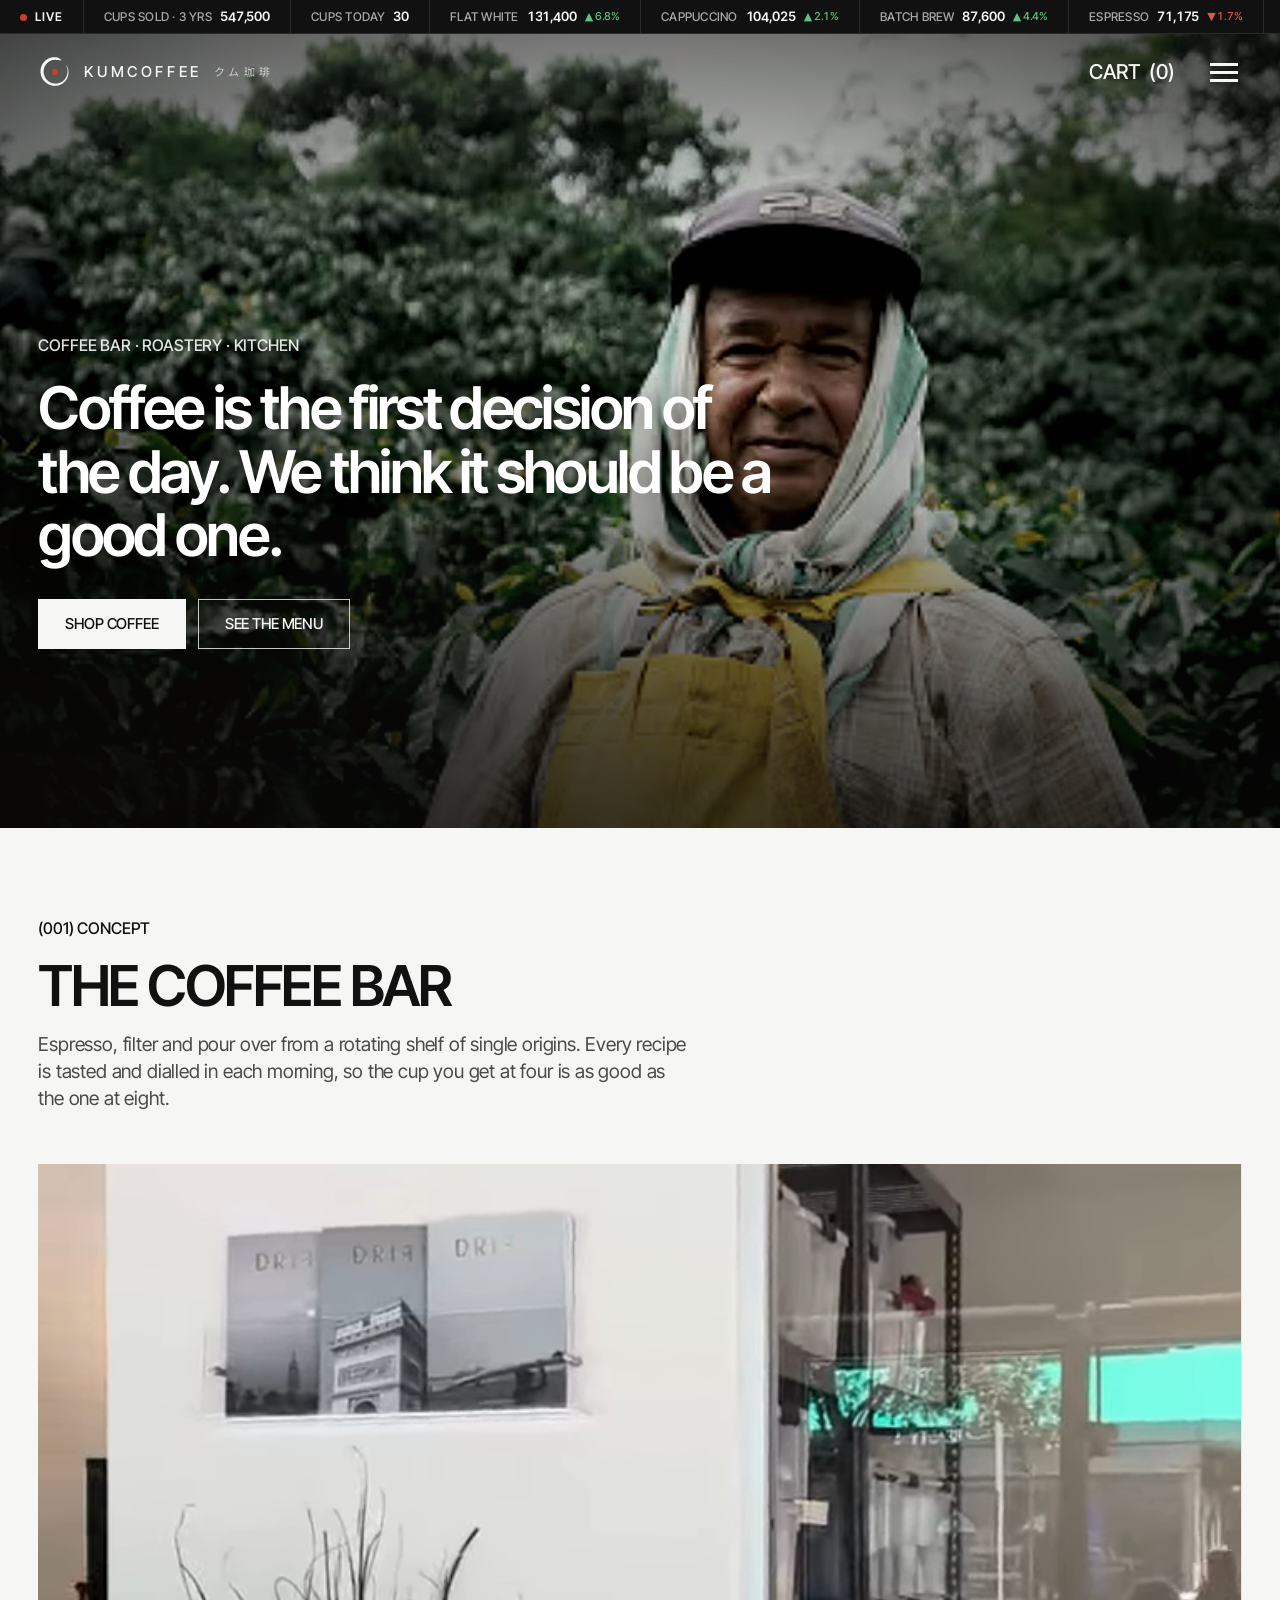
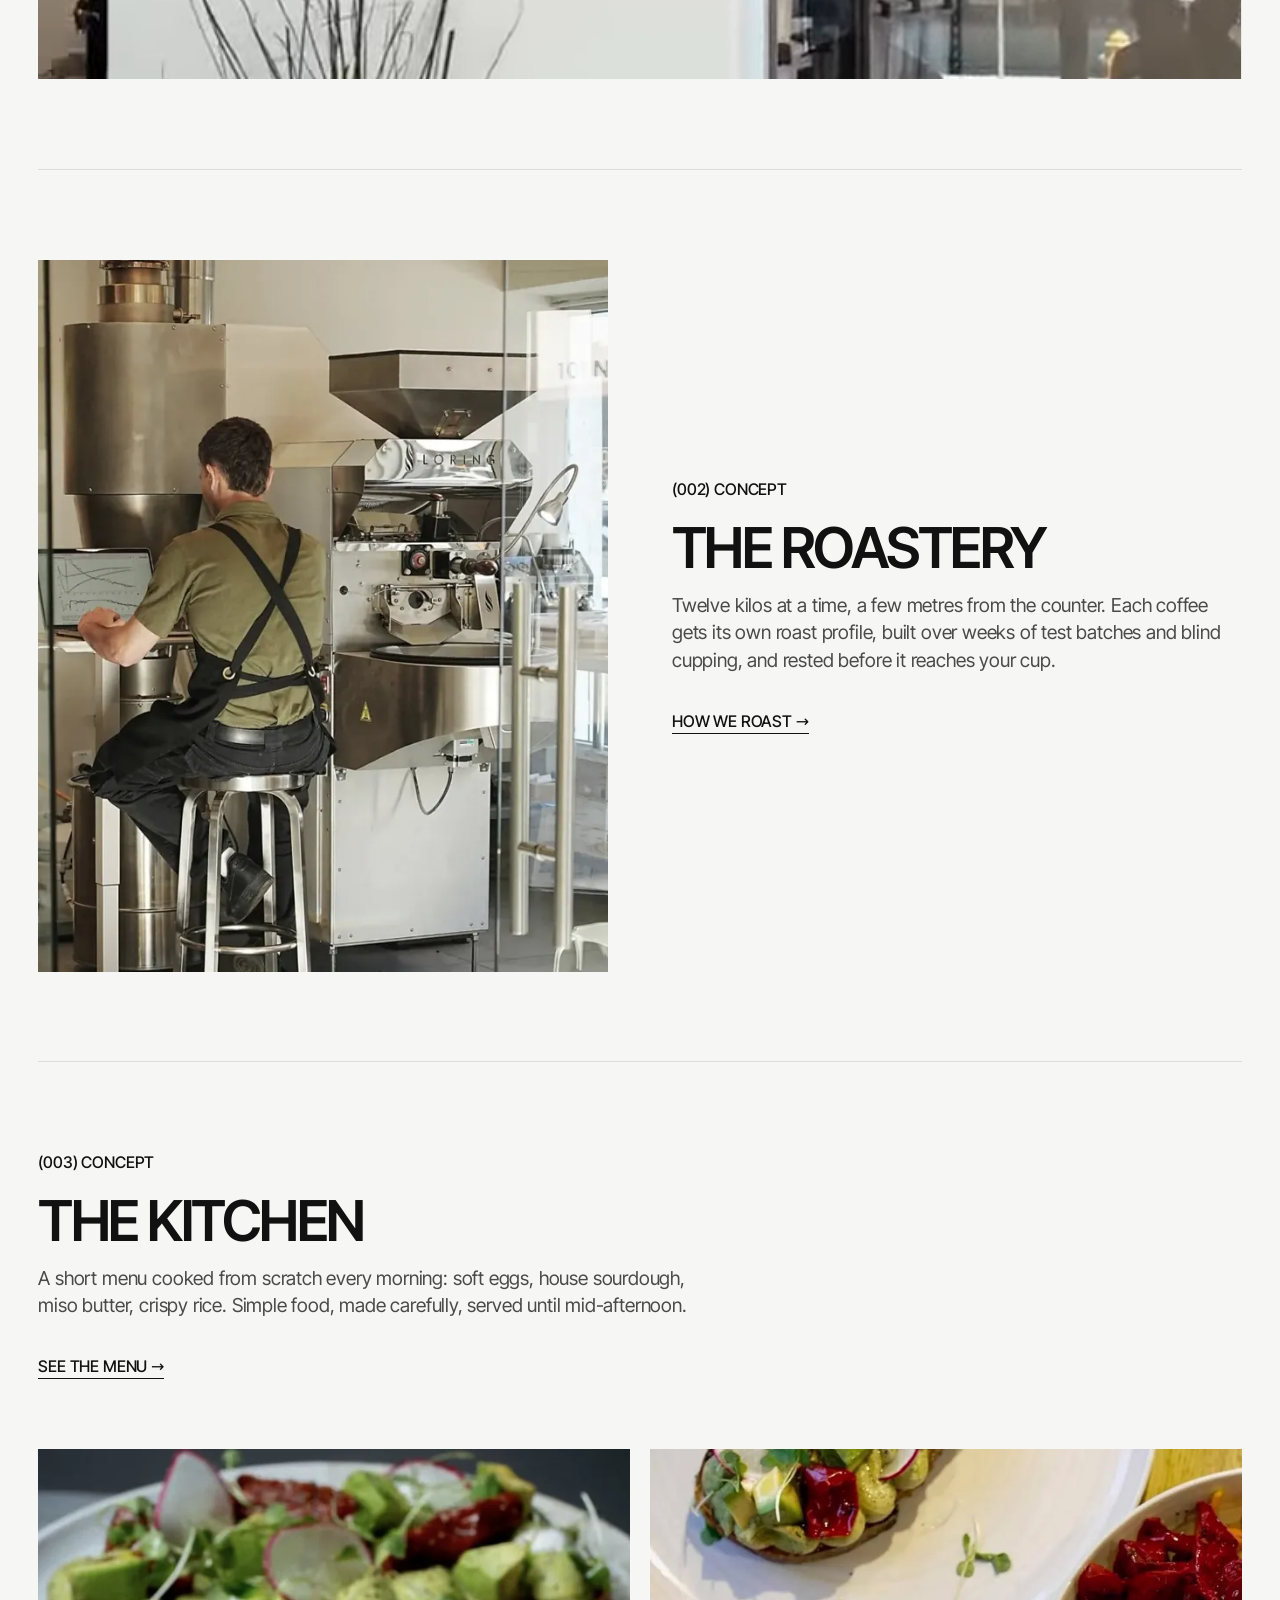
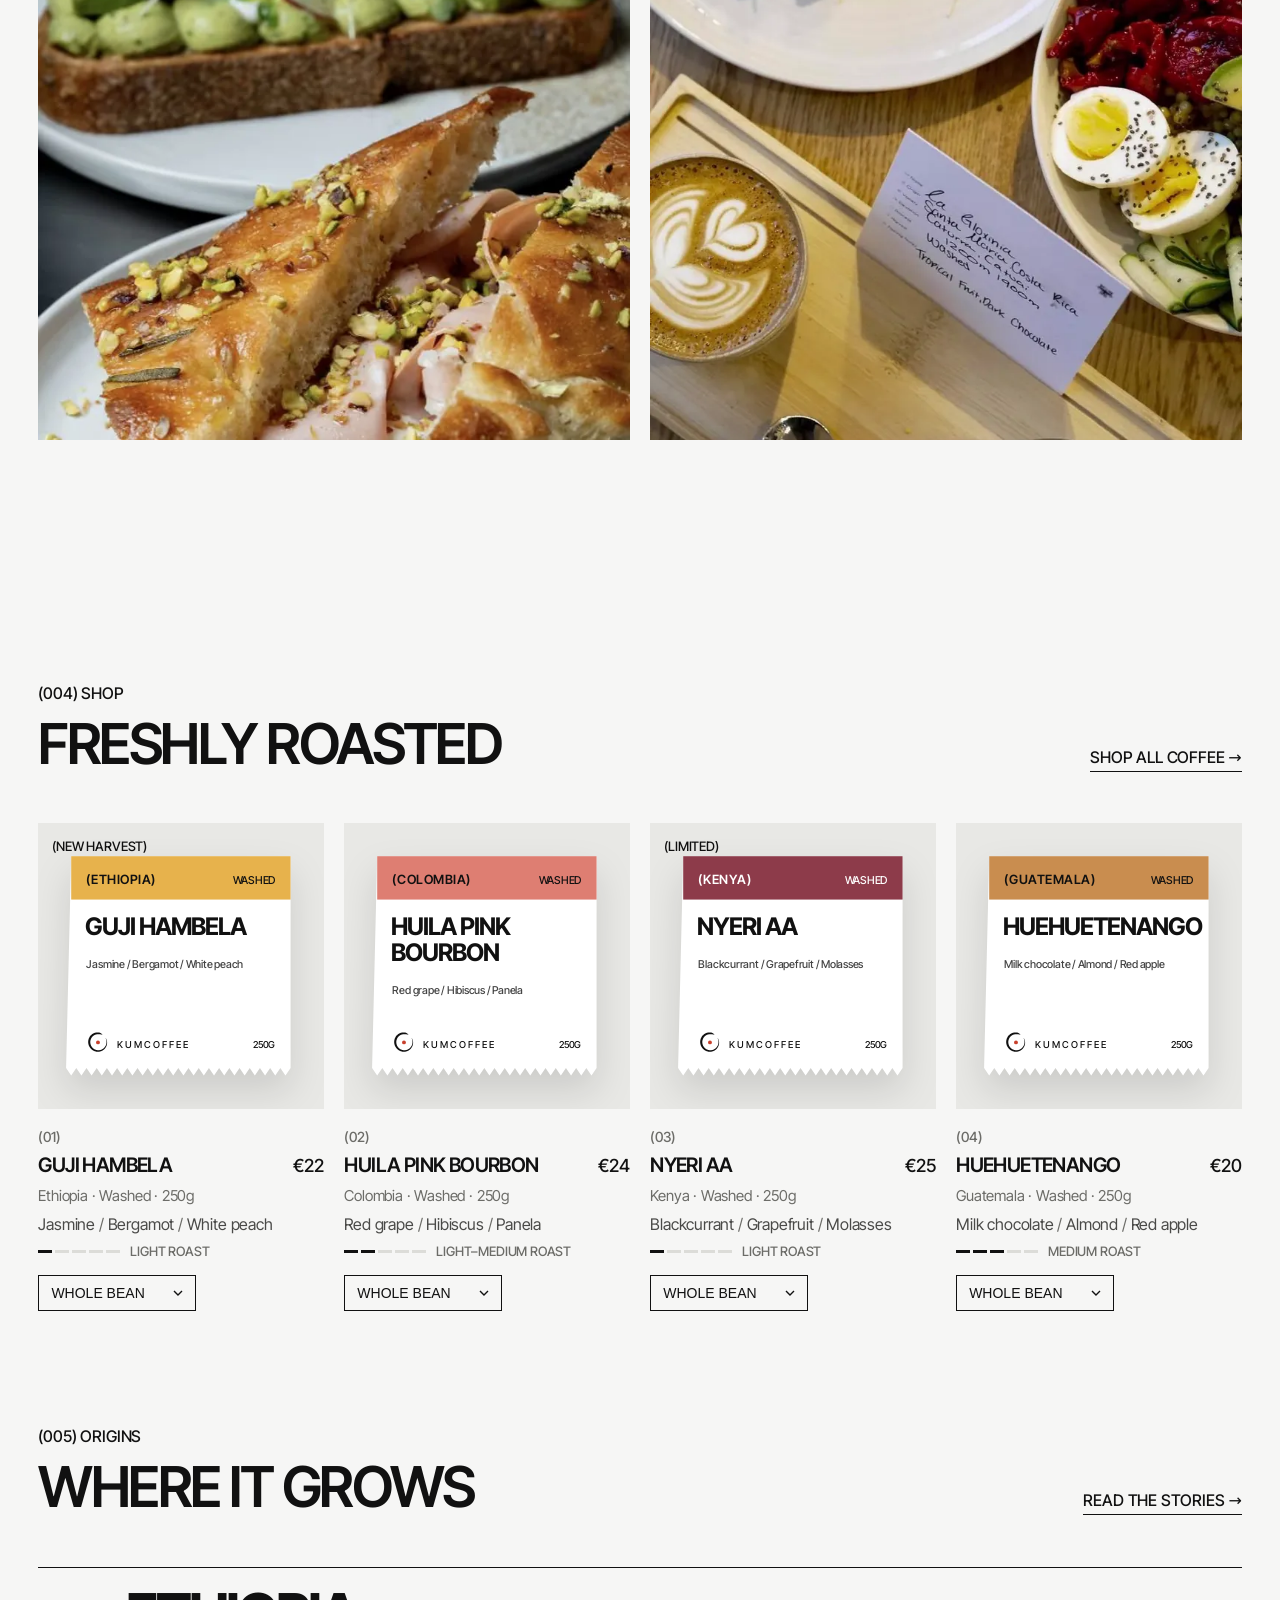
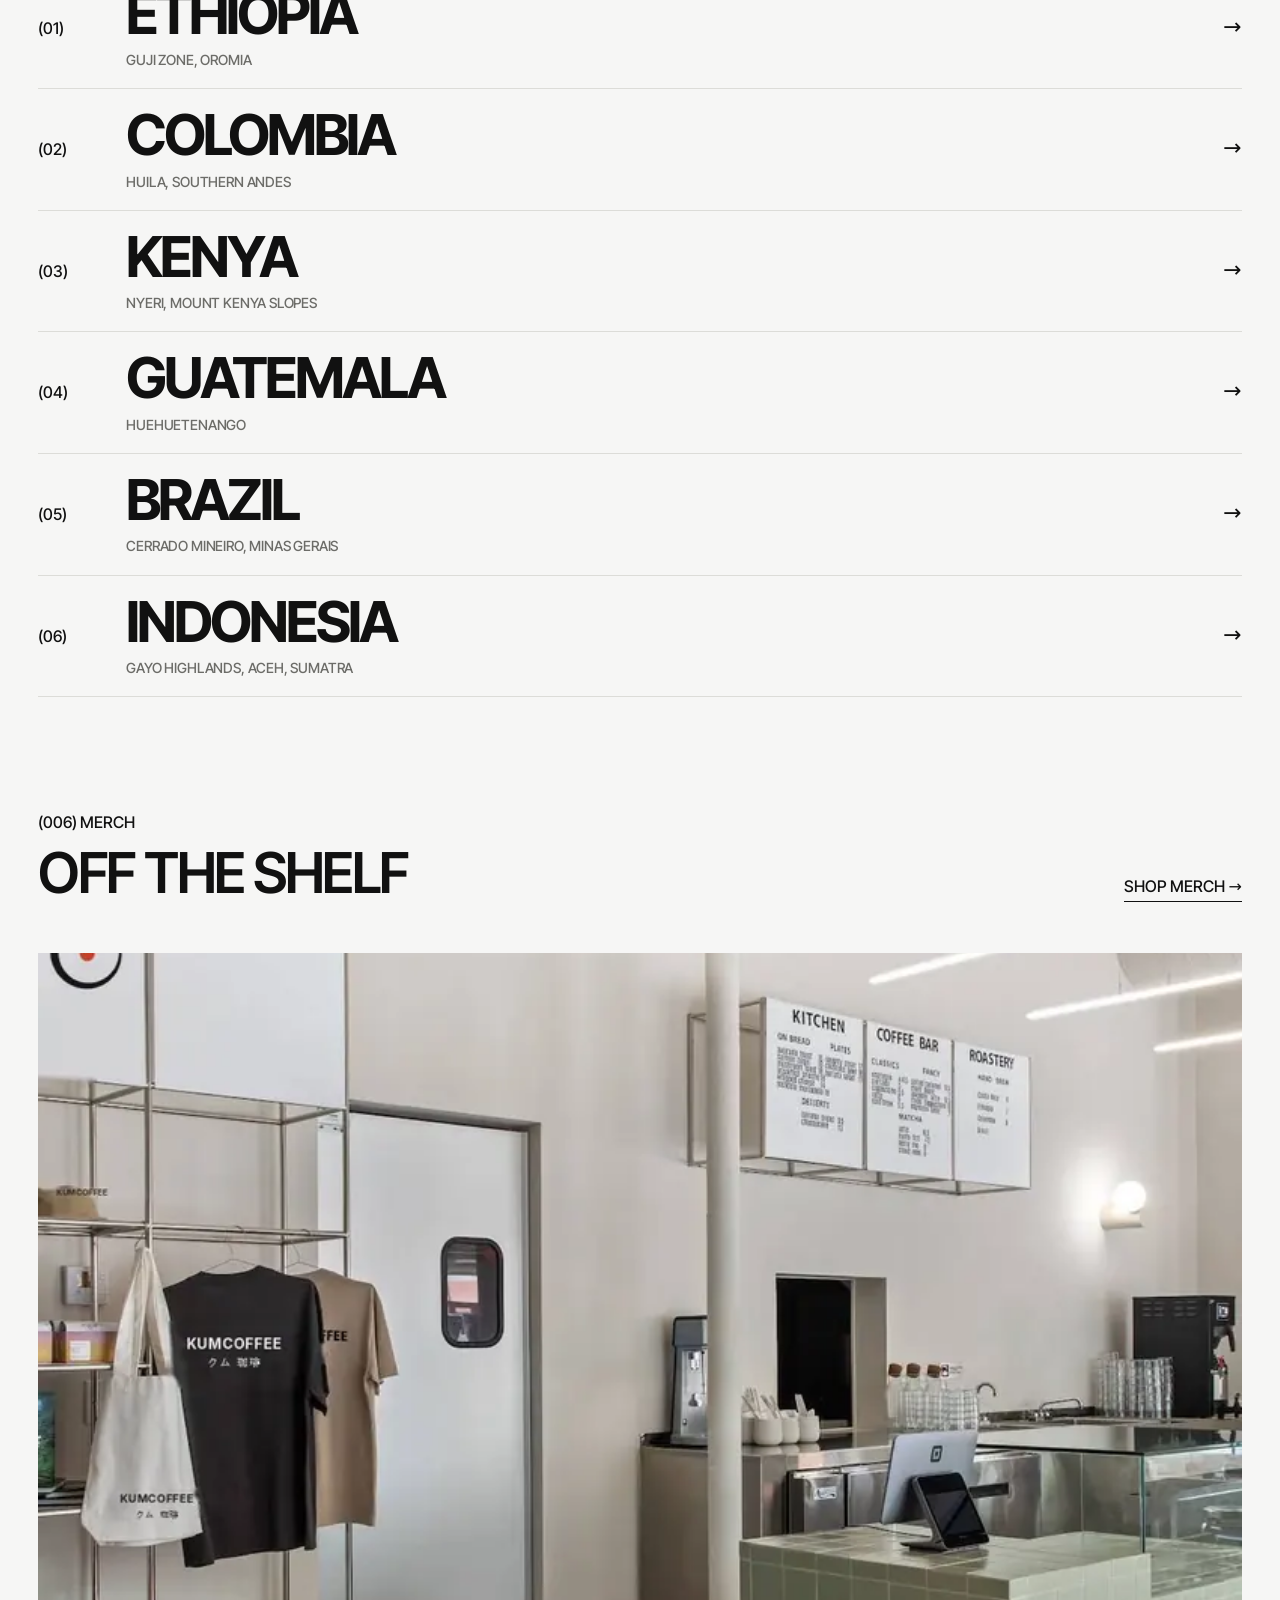
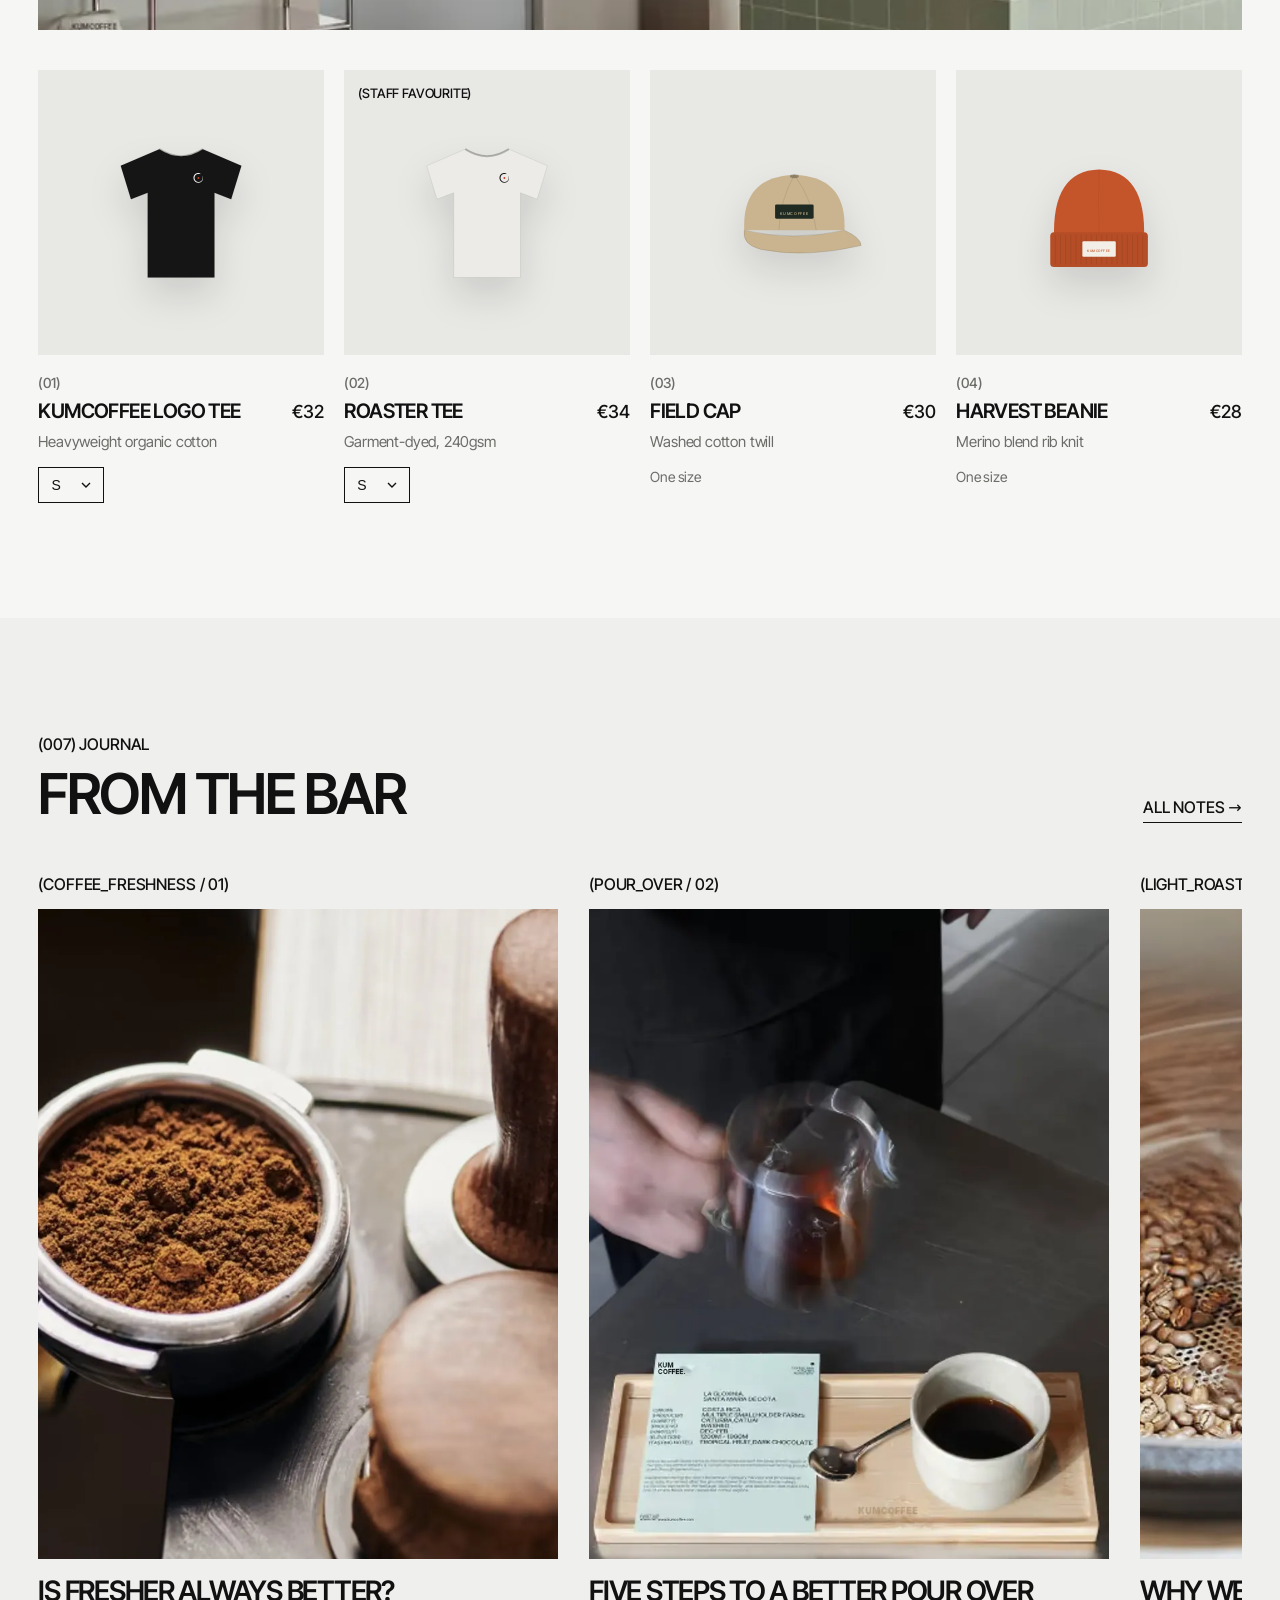
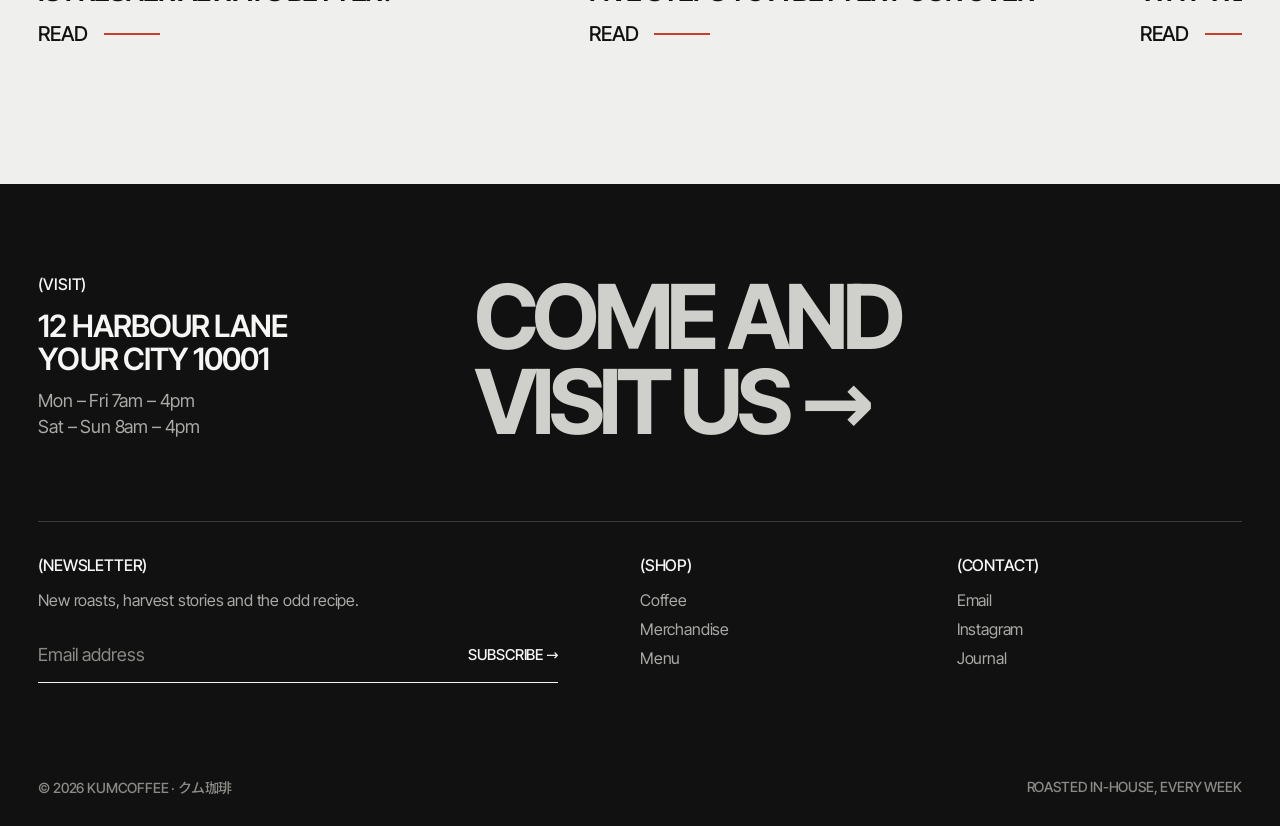
==== commit c498f800: "Design pass: rhythm, hierarchy, one accent, legibility - Home concepts vary: full-width café film, s" ====
--- a/index.html
+++ b/index.html
@@ -55,11 +55,7 @@
   <div class="hero-shade" aria-hidden="true"></div>
   <div class="wrap hero-over">
     <div class="hero-intro">
-      <div>
-        <span class="label">Coffee bar</span>
-        <span class="label">Roastery</span>
-        <span class="label">Kitchen</span>
-      </div>
+      <span class="label hero-kicker">Coffee bar · Roastery · Kitchen</span>
       <div>
         <h1 class="statement">Coffee is the first decision of the day. We think it should be a good one.</h1>
         <div class="hero-ctas">
@@ -71,42 +67,36 @@
   </div>
 </section>
 
-<section>
-  <div class="wrap">
-    <div class="concept">
-      <div class="concept-labels reveal">
-        <span class="label">Concept</span>
-        <span class="label">(001)</span>
-      </div>
-      <div class="concept-body reveal">
-        <h2 class="h3">The coffee bar</h2>
+<section class="section concepts">
+  <div class="wrap">
+    <div class="concept concept--full">
+      <div class="concept-text reveal">
+        <span class="label">(001) Concept</span>
+        <h2 class="h2">The coffee bar</h2>
         <p class="text">Espresso, filter and pour over from a rotating shelf of single origins. Every recipe is tasted and dialled in each morning, so the cup you get at four is as good as the one at eight.</p>
         
-        <div class="figure figure--photo"><img src="img/cafe-interior.webp" srcset="img/cafe-interior-800.webp 800w, img/cafe-interior.webp 1075w" sizes="(max-width: 860px) 100vw, 60vw" width="1075" height="1075" alt="The coffee bar, with stainless steel counters and menu boards for the kitchen, coffee bar and roastery" style="object-position:center 40%" loading="lazy" decoding="async"></div>
-      </div>
-    </div>
-    <div class="concept">
-      <div class="concept-labels reveal">
-        <span class="label">Concept</span>
-        <span class="label">(002)</span>
-      </div>
-      <div class="concept-body reveal">
-        <h2 class="h3">The roastery</h2>
+      </div>
+      <div class="figure figure--cinema reveal"><video data-lazy-video data-poster="img/cafe-walk-poster.webp" aria-label="A walk through the café: baristas at the espresso bar and guests at the counter" style="object-position:center 55%" muted loop playsinline preload="none"><source data-src="video/cafe-walk.webm" type="video/webm"><source data-src="video/cafe-walk.mp4" type="video/mp4"></video></div>
+    </div>
+    <div class="concept concept--split">
+      <div class="figure figure--tall reveal"><img src="img/roaster.webp" srcset="img/roaster-800.webp 800w, img/roaster.webp 1075w" sizes="(max-width: 860px) 100vw, 50vw" width="1075" height="1095" alt="Our roaster logging a batch on the roasting machine" style="object-position:center 40%" loading="lazy" decoding="async"></div>
+      <div class="concept-text reveal">
+        <span class="label">(002) Concept</span>
+        <h2 class="h2">The roastery</h2>
         <p class="text">Twelve kilos at a time, a few metres from the counter. Each coffee gets its own roast profile, built over weeks of test batches and blind cupping, and rested before it reaches your cup.</p>
         <p><a class="link" href="about.html">How we roast →</a></p>
-        <div class="figure figure--photo"><img src="img/roaster.webp" srcset="img/roaster-800.webp 800w, img/roaster.webp 1075w" sizes="(max-width: 860px) 100vw, 60vw" width="1075" height="1095" alt="Our roaster logging a batch on the roasting machine" style="object-position:center 40%" loading="lazy" decoding="async"></div>
-      </div>
-    </div>
-    <div class="concept">
-      <div class="concept-labels reveal">
-        <span class="label">Concept</span>
-        <span class="label">(003)</span>
-      </div>
-      <div class="concept-body reveal">
-        <h2 class="h3">The kitchen / breakfast, properly</h2>
+      </div>
+    </div>
+    <div class="concept concept--spread">
+      <div class="concept-text reveal">
+        <span class="label">(003) Concept</span>
+        <h2 class="h2">The kitchen</h2>
         <p class="text">A short menu cooked from scratch every morning: soft eggs, house sourdough, miso butter, crispy rice. Simple food, made carefully, served until mid-afternoon.</p>
         <p><a class="link" href="menu.html">See the menu →</a></p>
-        <div class="figure figure--offset"><img src="img/kitchen-food.webp" width="683" height="682" alt="Avocado toast and focaccia from the kitchen" style="object-position:center" loading="lazy" decoding="async"></div>
+      </div>
+      <div class="spread">
+        <div class="figure figure--square reveal"><img src="img/kitchen-food.webp" width="683" height="682" alt="Avocado toast and focaccia from the kitchen" style="object-position:center" loading="lazy" decoding="async"></div>
+        <div class="figure figure--square reveal"><img src="img/breakfast-table.webp" srcset="img/breakfast-table-800.webp 800w, img/breakfast-table.webp 1180w" sizes="(max-width: 640px) 100vw, 50vw" width="1180" height="1460" alt="Breakfast on the table: toast, a salad bowl with soft eggs and a flat white" style="object-position:center 55%" loading="lazy" decoding="async"></div>
       </div>
     </div>
   </div>
@@ -114,11 +104,8 @@
 
 <section class="section">
   <div class="wrap">
-    <div class="section-head">
-      <div>
-        <span class="label">Shop (004)</span>
-        <h2 class="h2" style="margin-top:12px">Freshly roasted</h2>
-      </div>
+    <div class="section-head reveal">
+      <div><span class="label">(004) Shop</span><h2 class="h2">Freshly roasted</h2></div>
       <a class="link" href="shop.html#coffee">Shop all coffee →</a>
     </div>
     <div class="product-grid" data-products="coffee" data-limit="4"><article class="card reveal" data-type="coffee" data-price="22" data-name="Guji Hambela" data-order="0" style="--tint:#e7b24c">
@@ -126,12 +113,14 @@
       <span class="card-tag">New harvest</span>
       <svg viewBox="26 22 188 188" aria-hidden="true">
       <path d="M34 30 H206 V196 L202 202 L198 196 L194 202 L190 196 L186 202 L182 196 L178 202 L174 196 L170 202 L166 196 L162 202 L158 196 L154 202 L150 196 L146 202 L142 196 L138 202 L134 196 L130 202 L126 196 L122 202 L118 196 L114 202 L110 196 L106 202 L102 196 L98 202 L94 196 L90 202 L86 196 L82 202 L78 196 L74 202 L70 196 L66 202 L62 196 L58 202 L54 196 L50 202 L46 196 L42 202 L38 196 L34 202 L30 196 Z" fill="#fff"/>
-      <text x="120" y="56" text-anchor="middle" font-family="Inter Tight, sans-serif" font-weight="600" font-size="9" letter-spacing="-0.2" fill="#111">(GUJI HAMBELA, ETHIOPIA)</text>
-      <text x="48" y="78" font-family="Inter Tight, sans-serif" font-size="6.4" fill="#111">GUJI ZONE</text><text x="48" y="88" font-family="Inter Tight, sans-serif" font-size="6.4" fill="#111">WASHED</text><text x="48" y="98" font-family="Inter Tight, sans-serif" font-size="6.4" fill="#111">1950–2300 M</text><text x="48" y="108" font-family="Inter Tight, sans-serif" font-size="6.4" fill="#111">INDIGENOUS LANDRACES</text>
-      <text x="48" y="132" font-family="Inter Tight, sans-serif" font-weight="600" font-size="6.4" fill="#111">(JASMINE, BERGAMOT, WHITE PEACH)</text>
-      <g transform="translate(46 168) scale(0.18)"><path d="M68.78 14.68 L67.81 13.84 L66.80 13.02 L65.76 12.23 L64.69 11.48 L63.58 10.75 L62.44 10.06 L61.28 9.41 L60.08 8.79 L58.85 8.21 L57.60 7.67 L56.31 7.21 L54.99 6.97 L53.65 6.77 L52.31 6.62 L50.96 6.51 L49.60 6.45 L48.24 6.43 L46.88 6.46 L45.52 6.53 L44.16 6.65 L42.80 6.82 L41.45 7.03 L40.10 7.29 L38.76 7.59 L37.43 7.94 L36.11 8.34 L34.80 8.78 L33.51 9.26 L32.23 9.79 L30.97 10.36 L29.73 10.98 L28.51 11.63 L27.31 12.33 L26.13 13.07 L24.98 13.85 L23.86 14.67 L22.76 15.53 L21.69 16.43 L20.65 17.36 L19.65 18.32 L18.67 19.32 L17.73 20.35 L16.83 21.42 L15.96 22.51 L15.13 23.63 L14.34 24.78 L13.58 25.96 L12.87 27.16 L12.19 28.38 L11.56 29.63 L10.97 30.89 L10.42 32.18 L9.92 33.47 L9.46 34.79 L9.04 36.12 L8.67 37.46 L8.34 38.81 L8.06 40.17 L7.82 41.53 L7.63 42.90 L7.48 44.28 L7.38 45.66 L7.32 47.04 L7.31 48.41 L7.34 49.79 L7.41 51.16 L7.53 52.53 L7.70 53.89 L7.90 55.24 L8.15 56.58 L8.45 57.91 L8.78 59.22 L9.15 60.53 L9.57 61.81 L10.02 63.09 L10.52 64.34 L11.05 65.57 L11.62 66.79 L12.22 67.98 L12.86 69.15 L13.54 70.30 L14.25 71.43 L14.99 72.53 L15.77 73.60 L16.57 74.65 L17.41 75.66 L18.27 76.65 L19.17 77.62 L20.09 78.55 L21.03 79.45 L22.00 80.32 L23.00 81.15 L24.02 81.96 L25.06 82.73 L26.12 83.47 L27.20 84.17 L28.30 84.84 L29.42 85.47 L30.56 86.07 L31.70 86.66 L32.86 87.20 L34.03 87.71 L35.22 88.17 L36.42 88.60 L37.63 88.99 L38.86 89.35 L40.09 89.66 L41.33 89.93 L42.58 90.17 L43.84 90.37 L45.09 90.53 L46.36 90.65 L47.62 90.72 L48.89 90.77 L50.16 90.77 L51.42 90.73 L52.68 90.65 L53.95 90.53 L55.20 90.38 L56.45 90.18 L57.70 89.95 L58.93 89.68 L60.16 89.36 L61.38 89.01 L62.58 88.63 L63.77 88.20 L64.95 87.74 L66.12 87.24 L67.27 86.70 L68.40 86.13 L69.52 85.52 L70.61 84.88 L71.69 84.20 L72.74 83.49 L73.77 82.74 L74.78 81.96 L75.76 81.15 L76.72 80.31 L77.65 79.44 L78.55 78.53 L79.42 77.60 L80.26 76.64 L81.08 75.65 L81.86 74.64 L82.61 73.60 L83.32 72.54 L84.00 71.46 L84.65 70.35 L85.26 69.22 L85.83 68.07 L86.36 66.91 L86.86 65.72 L87.32 64.52 L87.74 63.31 L88.12 62.08 L88.46 60.85 L88.76 59.60 L89.01 58.34 L89.23 57.08 L89.41 55.81 L89.54 54.53 L89.63 53.25 L89.68 51.97 L89.68 50.69 L89.65 49.41 L89.57 48.14 L89.45 46.86 L89.29 45.60 L89.09 44.34 L88.84 43.09 L88.56 41.85 L88.23 40.62 L87.87 39.41 L87.46 38.21 L87.02 37.02 L86.54 35.86 L86.02 34.71 L85.46 33.58 L84.87 32.47 L84.24 31.39 L83.18 31.95 L83.70 33.05 L84.18 34.16 L84.63 35.28 L85.04 36.42 L85.41 37.57 L85.74 38.74 L86.04 39.91 L86.29 41.09 L86.51 42.27 L86.68 43.47 L86.82 44.66 L86.92 45.86 L86.98 47.06 L87.00 48.25 L86.98 49.45 L86.92 50.64 L86.82 51.83 L86.68 53.01 L86.51 54.19 L86.30 55.36 L86.05 56.51 L85.76 57.66 L85.43 58.79 L85.08 59.91 L84.68 61.02 L84.25 62.10 L83.79 63.18 L83.29 64.23 L82.76 65.26 L82.20 66.28 L81.61 67.27 L80.99 68.24 L80.34 69.19 L79.66 70.11 L78.95 71.01 L78.22 71.88 L77.46 72.73 L76.68 73.55 L75.88 74.34 L75.05 75.10 L74.20 75.84 L73.33 76.54 L72.44 77.22 L71.54 77.86 L70.61 78.48 L69.68 79.06 L68.72 79.61 L67.75 80.13 L66.77 80.62 L65.78 81.08 L64.77 81.50 L63.76 81.89 L62.74 82.25 L61.71 82.58 L60.67 82.87 L59.63 83.14 L58.58 83.37 L57.52 83.56 L56.47 83.73 L55.41 83.86 L54.35 83.96 L53.29 84.02 L52.24 84.06 L51.18 84.06 L50.12 84.03 L49.07 83.97 L48.02 83.88 L46.98 83.76 L45.94 83.60 L44.91 83.42 L43.88 83.21 L42.87 82.96 L41.86 82.69 L40.86 82.39 L39.87 82.06 L38.89 81.70 L37.92 81.31 L36.96 80.90 L36.01 80.45 L35.08 79.99 L34.16 79.50 L33.26 78.96 L32.38 78.39 L31.52 77.80 L30.67 77.19 L29.85 76.55 L29.04 75.88 L28.25 75.19 L27.48 74.48 L26.74 73.74 L26.01 72.98 L25.31 72.20 L24.63 71.40 L23.97 70.58 L23.34 69.74 L22.73 68.88 L22.15 68.00 L21.59 67.10 L21.06 66.18 L20.56 65.25 L20.08 64.31 L19.63 63.34 L19.21 62.37 L18.82 61.38 L18.45 60.37 L18.12 59.36 L17.82 58.33 L17.55 57.30 L17.30 56.25 L17.09 55.20 L16.91 54.13 L16.77 53.07 L16.65 51.99 L16.57 50.92 L16.52 49.83 L16.51 48.75 L16.52 47.66 L16.57 46.58 L16.66 45.49 L16.77 44.41 L16.92 43.33 L17.11 42.25 L17.33 41.18 L17.58 40.11 L17.87 39.05 L18.18 38.00 L18.54 36.96 L18.92 35.93 L19.34 34.91 L19.79 33.90 L20.27 32.91 L20.79 31.93 L21.33 30.97 L21.91 30.03 L22.52 29.10 L23.15 28.19 L23.82 27.31 L24.51 26.44 L25.24 25.60 L25.99 24.78 L26.76 23.99 L27.57 23.22 L28.39 22.48 L29.24 21.77 L30.12 21.08 L31.01 20.42 L31.93 19.80 L32.87 19.20 L33.83 18.64 L34.80 18.10 L35.80 17.60 L36.81 17.13 L37.83 16.70 L38.87 16.30 L39.92 15.94 L40.98 15.61 L42.05 15.31 L43.13 15.06 L44.22 14.84 L45.31 14.65 L46.41 14.50 L47.52 14.39 L48.63 14.32 L49.73 14.28 L50.84 14.28 L51.95 14.32 L53.06 14.39 L54.16 14.50 L55.26 14.65 L56.38 14.65 L57.52 14.65 L58.66 14.70 L59.81 14.78 L60.95 14.90 L62.11 15.05 L63.26 15.25 L64.41 15.49 L65.56 15.77 L66.70 16.09 L67.84 16.45 Z" fill="#111"/><circle cx="50" cy="50" r="8.5" fill="#c8402c"/></g>
-      <text x="70" y="181" font-family="Inter Tight, sans-serif" font-weight="500" font-size="7.5" letter-spacing="1.6" fill="#111">KUMCOFFEE</text>
-      <rect x="184" y="173" width="10" height="10" fill="#e7b24c"/>
+      <rect x="34" y="30" width="172" height="34" fill="#e7b24c"/>
+      <text x="46" y="52" font-family="Inter Tight, sans-serif" font-weight="600" font-size="10" fill="#111" letter-spacing=".4">(ETHIOPIA)</text>
+      <text x="194" y="52" font-family="Inter Tight, sans-serif" font-weight="500" font-size="8.5" fill="#111" text-anchor="end">WASHED</text>
+      <text x="45" y="92" font-family="Inter Tight, sans-serif" font-weight="700" font-size="19" fill="#111" letter-spacing="-0.8">GUJI HAMBELA</text>
+      <text x="46" y="118" font-family="Inter Tight, sans-serif" font-weight="500" font-size="8.5" fill="#444">Jasmine / Bergamot / White peach</text>
+      <g transform="translate(46 167) scale(0.18)"><path d="M68.78 14.68 L67.81 13.84 L66.80 13.02 L65.76 12.23 L64.69 11.48 L63.58 10.75 L62.44 10.06 L61.28 9.41 L60.08 8.79 L58.85 8.21 L57.60 7.67 L56.31 7.21 L54.99 6.97 L53.65 6.77 L52.31 6.62 L50.96 6.51 L49.60 6.45 L48.24 6.43 L46.88 6.46 L45.52 6.53 L44.16 6.65 L42.80 6.82 L41.45 7.03 L40.10 7.29 L38.76 7.59 L37.43 7.94 L36.11 8.34 L34.80 8.78 L33.51 9.26 L32.23 9.79 L30.97 10.36 L29.73 10.98 L28.51 11.63 L27.31 12.33 L26.13 13.07 L24.98 13.85 L23.86 14.67 L22.76 15.53 L21.69 16.43 L20.65 17.36 L19.65 18.32 L18.67 19.32 L17.73 20.35 L16.83 21.42 L15.96 22.51 L15.13 23.63 L14.34 24.78 L13.58 25.96 L12.87 27.16 L12.19 28.38 L11.56 29.63 L10.97 30.89 L10.42 32.18 L9.92 33.47 L9.46 34.79 L9.04 36.12 L8.67 37.46 L8.34 38.81 L8.06 40.17 L7.82 41.53 L7.63 42.90 L7.48 44.28 L7.38 45.66 L7.32 47.04 L7.31 48.41 L7.34 49.79 L7.41 51.16 L7.53 52.53 L7.70 53.89 L7.90 55.24 L8.15 56.58 L8.45 57.91 L8.78 59.22 L9.15 60.53 L9.57 61.81 L10.02 63.09 L10.52 64.34 L11.05 65.57 L11.62 66.79 L12.22 67.98 L12.86 69.15 L13.54 70.30 L14.25 71.43 L14.99 72.53 L15.77 73.60 L16.57 74.65 L17.41 75.66 L18.27 76.65 L19.17 77.62 L20.09 78.55 L21.03 79.45 L22.00 80.32 L23.00 81.15 L24.02 81.96 L25.06 82.73 L26.12 83.47 L27.20 84.17 L28.30 84.84 L29.42 85.47 L30.56 86.07 L31.70 86.66 L32.86 87.20 L34.03 87.71 L35.22 88.17 L36.42 88.60 L37.63 88.99 L38.86 89.35 L40.09 89.66 L41.33 89.93 L42.58 90.17 L43.84 90.37 L45.09 90.53 L46.36 90.65 L47.62 90.72 L48.89 90.77 L50.16 90.77 L51.42 90.73 L52.68 90.65 L53.95 90.53 L55.20 90.38 L56.45 90.18 L57.70 89.95 L58.93 89.68 L60.16 89.36 L61.38 89.01 L62.58 88.63 L63.77 88.20 L64.95 87.74 L66.12 87.24 L67.27 86.70 L68.40 86.13 L69.52 85.52 L70.61 84.88 L71.69 84.20 L72.74 83.49 L73.77 82.74 L74.78 81.96 L75.76 81.15 L76.72 80.31 L77.65 79.44 L78.55 78.53 L79.42 77.60 L80.26 76.64 L81.08 75.65 L81.86 74.64 L82.61 73.60 L83.32 72.54 L84.00 71.46 L84.65 70.35 L85.26 69.22 L85.83 68.07 L86.36 66.91 L86.86 65.72 L87.32 64.52 L87.74 63.31 L88.12 62.08 L88.46 60.85 L88.76 59.60 L89.01 58.34 L89.23 57.08 L89.41 55.81 L89.54 54.53 L89.63 53.25 L89.68 51.97 L89.68 50.69 L89.65 49.41 L89.57 48.14 L89.45 46.86 L89.29 45.60 L89.09 44.34 L88.84 43.09 L88.56 41.85 L88.23 40.62 L87.87 39.41 L87.46 38.21 L87.02 37.02 L86.54 35.86 L86.02 34.71 L85.46 33.58 L84.87 32.47 L84.24 31.39 L83.18 31.95 L83.70 33.05 L84.18 34.16 L84.63 35.28 L85.04 36.42 L85.41 37.57 L85.74 38.74 L86.04 39.91 L86.29 41.09 L86.51 42.27 L86.68 43.47 L86.82 44.66 L86.92 45.86 L86.98 47.06 L87.00 48.25 L86.98 49.45 L86.92 50.64 L86.82 51.83 L86.68 53.01 L86.51 54.19 L86.30 55.36 L86.05 56.51 L85.76 57.66 L85.43 58.79 L85.08 59.91 L84.68 61.02 L84.25 62.10 L83.79 63.18 L83.29 64.23 L82.76 65.26 L82.20 66.28 L81.61 67.27 L80.99 68.24 L80.34 69.19 L79.66 70.11 L78.95 71.01 L78.22 71.88 L77.46 72.73 L76.68 73.55 L75.88 74.34 L75.05 75.10 L74.20 75.84 L73.33 76.54 L72.44 77.22 L71.54 77.86 L70.61 78.48 L69.68 79.06 L68.72 79.61 L67.75 80.13 L66.77 80.62 L65.78 81.08 L64.77 81.50 L63.76 81.89 L62.74 82.25 L61.71 82.58 L60.67 82.87 L59.63 83.14 L58.58 83.37 L57.52 83.56 L56.47 83.73 L55.41 83.86 L54.35 83.96 L53.29 84.02 L52.24 84.06 L51.18 84.06 L50.12 84.03 L49.07 83.97 L48.02 83.88 L46.98 83.76 L45.94 83.60 L44.91 83.42 L43.88 83.21 L42.87 82.96 L41.86 82.69 L40.86 82.39 L39.87 82.06 L38.89 81.70 L37.92 81.31 L36.96 80.90 L36.01 80.45 L35.08 79.99 L34.16 79.50 L33.26 78.96 L32.38 78.39 L31.52 77.80 L30.67 77.19 L29.85 76.55 L29.04 75.88 L28.25 75.19 L27.48 74.48 L26.74 73.74 L26.01 72.98 L25.31 72.20 L24.63 71.40 L23.97 70.58 L23.34 69.74 L22.73 68.88 L22.15 68.00 L21.59 67.10 L21.06 66.18 L20.56 65.25 L20.08 64.31 L19.63 63.34 L19.21 62.37 L18.82 61.38 L18.45 60.37 L18.12 59.36 L17.82 58.33 L17.55 57.30 L17.30 56.25 L17.09 55.20 L16.91 54.13 L16.77 53.07 L16.65 51.99 L16.57 50.92 L16.52 49.83 L16.51 48.75 L16.52 47.66 L16.57 46.58 L16.66 45.49 L16.77 44.41 L16.92 43.33 L17.11 42.25 L17.33 41.18 L17.58 40.11 L17.87 39.05 L18.18 38.00 L18.54 36.96 L18.92 35.93 L19.34 34.91 L19.79 33.90 L20.27 32.91 L20.79 31.93 L21.33 30.97 L21.91 30.03 L22.52 29.10 L23.15 28.19 L23.82 27.31 L24.51 26.44 L25.24 25.60 L25.99 24.78 L26.76 23.99 L27.57 23.22 L28.39 22.48 L29.24 21.77 L30.12 21.08 L31.01 20.42 L31.93 19.80 L32.87 19.20 L33.83 18.64 L34.80 18.10 L35.80 17.60 L36.81 17.13 L37.83 16.70 L38.87 16.30 L39.92 15.94 L40.98 15.61 L42.05 15.31 L43.13 15.06 L44.22 14.84 L45.31 14.65 L46.41 14.50 L47.52 14.39 L48.63 14.32 L49.73 14.28 L50.84 14.28 L51.95 14.32 L53.06 14.39 L54.16 14.50 L55.26 14.65 L56.38 14.65 L57.52 14.65 L58.66 14.70 L59.81 14.78 L60.95 14.90 L62.11 15.05 L63.26 15.25 L64.41 15.49 L65.56 15.77 L66.70 16.09 L67.84 16.45 Z" fill="#111"/><circle cx="50" cy="50" r="8.5" fill="#c8402c"/></g>
+      <text x="70" y="180" font-family="Inter Tight, sans-serif" font-weight="500" font-size="7.5" fill="#111" letter-spacing="1.6">KUMCOFFEE</text>
+      <text x="194" y="180" font-family="Inter Tight, sans-serif" font-weight="500" font-size="7.5" fill="#111" text-anchor="end">250G</text>
     </svg>
       <div class="card-quick"><button class="btn" data-add="guji-hambela">Add to cart +</button></div>
     </div>
@@ -146,12 +135,14 @@
       
       <svg viewBox="26 22 188 188" aria-hidden="true">
       <path d="M34 30 H206 V196 L202 202 L198 196 L194 202 L190 196 L186 202 L182 196 L178 202 L174 196 L170 202 L166 196 L162 202 L158 196 L154 202 L150 196 L146 202 L142 196 L138 202 L134 196 L130 202 L126 196 L122 202 L118 196 L114 202 L110 196 L106 202 L102 196 L98 202 L94 196 L90 202 L86 196 L82 202 L78 196 L74 202 L70 196 L66 202 L62 196 L58 202 L54 196 L50 202 L46 196 L42 202 L38 196 L34 202 L30 196 Z" fill="#fff"/>
-      <text x="120" y="56" text-anchor="middle" font-family="Inter Tight, sans-serif" font-weight="600" font-size="9" letter-spacing="-0.2" fill="#111">(HUILA PINK BOURBON, COLOMBIA)</text>
-      <text x="48" y="78" font-family="Inter Tight, sans-serif" font-size="6.4" fill="#111">HUILA</text><text x="48" y="88" font-family="Inter Tight, sans-serif" font-size="6.4" fill="#111">WASHED</text><text x="48" y="98" font-family="Inter Tight, sans-serif" font-size="6.4" fill="#111">1700–2000 M</text><text x="48" y="108" font-family="Inter Tight, sans-serif" font-size="6.4" fill="#111">PINK BOURBON</text>
-      <text x="48" y="132" font-family="Inter Tight, sans-serif" font-weight="600" font-size="6.4" fill="#111">(RED GRAPE, HIBISCUS, PANELA)</text>
-      <g transform="translate(46 168) scale(0.18)"><path d="M68.78 14.68 L67.81 13.84 L66.80 13.02 L65.76 12.23 L64.69 11.48 L63.58 10.75 L62.44 10.06 L61.28 9.41 L60.08 8.79 L58.85 8.21 L57.60 7.67 L56.31 7.21 L54.99 6.97 L53.65 6.77 L52.31 6.62 L50.96 6.51 L49.60 6.45 L48.24 6.43 L46.88 6.46 L45.52 6.53 L44.16 6.65 L42.80 6.82 L41.45 7.03 L40.10 7.29 L38.76 7.59 L37.43 7.94 L36.11 8.34 L34.80 8.78 L33.51 9.26 L32.23 9.79 L30.97 10.36 L29.73 10.98 L28.51 11.63 L27.31 12.33 L26.13 13.07 L24.98 13.85 L23.86 14.67 L22.76 15.53 L21.69 16.43 L20.65 17.36 L19.65 18.32 L18.67 19.32 L17.73 20.35 L16.83 21.42 L15.96 22.51 L15.13 23.63 L14.34 24.78 L13.58 25.96 L12.87 27.16 L12.19 28.38 L11.56 29.63 L10.97 30.89 L10.42 32.18 L9.92 33.47 L9.46 34.79 L9.04 36.12 L8.67 37.46 L8.34 38.81 L8.06 40.17 L7.82 41.53 L7.63 42.90 L7.48 44.28 L7.38 45.66 L7.32 47.04 L7.31 48.41 L7.34 49.79 L7.41 51.16 L7.53 52.53 L7.70 53.89 L7.90 55.24 L8.15 56.58 L8.45 57.91 L8.78 59.22 L9.15 60.53 L9.57 61.81 L10.02 63.09 L10.52 64.34 L11.05 65.57 L11.62 66.79 L12.22 67.98 L12.86 69.15 L13.54 70.30 L14.25 71.43 L14.99 72.53 L15.77 73.60 L16.57 74.65 L17.41 75.66 L18.27 76.65 L19.17 77.62 L20.09 78.55 L21.03 79.45 L22.00 80.32 L23.00 81.15 L24.02 81.96 L25.06 82.73 L26.12 83.47 L27.20 84.17 L28.30 84.84 L29.42 85.47 L30.56 86.07 L31.70 86.66 L32.86 87.20 L34.03 87.71 L35.22 88.17 L36.42 88.60 L37.63 88.99 L38.86 89.35 L40.09 89.66 L41.33 89.93 L42.58 90.17 L43.84 90.37 L45.09 90.53 L46.36 90.65 L47.62 90.72 L48.89 90.77 L50.16 90.77 L51.42 90.73 L52.68 90.65 L53.95 90.53 L55.20 90.38 L56.45 90.18 L57.70 89.95 L58.93 89.68 L60.16 89.36 L61.38 89.01 L62.58 88.63 L63.77 88.20 L64.95 87.74 L66.12 87.24 L67.27 86.70 L68.40 86.13 L69.52 85.52 L70.61 84.88 L71.69 84.20 L72.74 83.49 L73.77 82.74 L74.78 81.96 L75.76 81.15 L76.72 80.31 L77.65 79.44 L78.55 78.53 L79.42 77.60 L80.26 76.64 L81.08 75.65 L81.86 74.64 L82.61 73.60 L83.32 72.54 L84.00 71.46 L84.65 70.35 L85.26 69.22 L85.83 68.07 L86.36 66.91 L86.86 65.72 L87.32 64.52 L87.74 63.31 L88.12 62.08 L88.46 60.85 L88.76 59.60 L89.01 58.34 L89.23 57.08 L89.41 55.81 L89.54 54.53 L89.63 53.25 L89.68 51.97 L89.68 50.69 L89.65 49.41 L89.57 48.14 L89.45 46.86 L89.29 45.60 L89.09 44.34 L88.84 43.09 L88.56 41.85 L88.23 40.62 L87.87 39.41 L87.46 38.21 L87.02 37.02 L86.54 35.86 L86.02 34.71 L85.46 33.58 L84.87 32.47 L84.24 31.39 L83.18 31.95 L83.70 33.05 L84.18 34.16 L84.63 35.28 L85.04 36.42 L85.41 37.57 L85.74 38.74 L86.04 39.91 L86.29 41.09 L86.51 42.27 L86.68 43.47 L86.82 44.66 L86.92 45.86 L86.98 47.06 L87.00 48.25 L86.98 49.45 L86.92 50.64 L86.82 51.83 L86.68 53.01 L86.51 54.19 L86.30 55.36 L86.05 56.51 L85.76 57.66 L85.43 58.79 L85.08 59.91 L84.68 61.02 L84.25 62.10 L83.79 63.18 L83.29 64.23 L82.76 65.26 L82.20 66.28 L81.61 67.27 L80.99 68.24 L80.34 69.19 L79.66 70.11 L78.95 71.01 L78.22 71.88 L77.46 72.73 L76.68 73.55 L75.88 74.34 L75.05 75.10 L74.20 75.84 L73.33 76.54 L72.44 77.22 L71.54 77.86 L70.61 78.48 L69.68 79.06 L68.72 79.61 L67.75 80.13 L66.77 80.62 L65.78 81.08 L64.77 81.50 L63.76 81.89 L62.74 82.25 L61.71 82.58 L60.67 82.87 L59.63 83.14 L58.58 83.37 L57.52 83.56 L56.47 83.73 L55.41 83.86 L54.35 83.96 L53.29 84.02 L52.24 84.06 L51.18 84.06 L50.12 84.03 L49.07 83.97 L48.02 83.88 L46.98 83.76 L45.94 83.60 L44.91 83.42 L43.88 83.21 L42.87 82.96 L41.86 82.69 L40.86 82.39 L39.87 82.06 L38.89 81.70 L37.92 81.31 L36.96 80.90 L36.01 80.45 L35.08 79.99 L34.16 79.50 L33.26 78.96 L32.38 78.39 L31.52 77.80 L30.67 77.19 L29.85 76.55 L29.04 75.88 L28.25 75.19 L27.48 74.48 L26.74 73.74 L26.01 72.98 L25.31 72.20 L24.63 71.40 L23.97 70.58 L23.34 69.74 L22.73 68.88 L22.15 68.00 L21.59 67.10 L21.06 66.18 L20.56 65.25 L20.08 64.31 L19.63 63.34 L19.21 62.37 L18.82 61.38 L18.45 60.37 L18.12 59.36 L17.82 58.33 L17.55 57.30 L17.30 56.25 L17.09 55.20 L16.91 54.13 L16.77 53.07 L16.65 51.99 L16.57 50.92 L16.52 49.83 L16.51 48.75 L16.52 47.66 L16.57 46.58 L16.66 45.49 L16.77 44.41 L16.92 43.33 L17.11 42.25 L17.33 41.18 L17.58 40.11 L17.87 39.05 L18.18 38.00 L18.54 36.96 L18.92 35.93 L19.34 34.91 L19.79 33.90 L20.27 32.91 L20.79 31.93 L21.33 30.97 L21.91 30.03 L22.52 29.10 L23.15 28.19 L23.82 27.31 L24.51 26.44 L25.24 25.60 L25.99 24.78 L26.76 23.99 L27.57 23.22 L28.39 22.48 L29.24 21.77 L30.12 21.08 L31.01 20.42 L31.93 19.80 L32.87 19.20 L33.83 18.64 L34.80 18.10 L35.80 17.60 L36.81 17.13 L37.83 16.70 L38.87 16.30 L39.92 15.94 L40.98 15.61 L42.05 15.31 L43.13 15.06 L44.22 14.84 L45.31 14.65 L46.41 14.50 L47.52 14.39 L48.63 14.32 L49.73 14.28 L50.84 14.28 L51.95 14.32 L53.06 14.39 L54.16 14.50 L55.26 14.65 L56.38 14.65 L57.52 14.65 L58.66 14.70 L59.81 14.78 L60.95 14.90 L62.11 15.05 L63.26 15.25 L64.41 15.49 L65.56 15.77 L66.70 16.09 L67.84 16.45 Z" fill="#111"/><circle cx="50" cy="50" r="8.5" fill="#c8402c"/></g>
-      <text x="70" y="181" font-family="Inter Tight, sans-serif" font-weight="500" font-size="7.5" letter-spacing="1.6" fill="#111">KUMCOFFEE</text>
-      <rect x="184" y="173" width="10" height="10" fill="#de7e72"/>
+      <rect x="34" y="30" width="172" height="34" fill="#de7e72"/>
+      <text x="46" y="52" font-family="Inter Tight, sans-serif" font-weight="600" font-size="10" fill="#111" letter-spacing=".4">(COLOMBIA)</text>
+      <text x="194" y="52" font-family="Inter Tight, sans-serif" font-weight="500" font-size="8.5" fill="#111" text-anchor="end">WASHED</text>
+      <text x="45" y="92" font-family="Inter Tight, sans-serif" font-weight="700" font-size="19" fill="#111" letter-spacing="-0.8">HUILA PINK</text><text x="45" y="112" font-family="Inter Tight, sans-serif" font-weight="700" font-size="19" fill="#111" letter-spacing="-0.8">BOURBON</text>
+      <text x="46" y="138" font-family="Inter Tight, sans-serif" font-weight="500" font-size="8.5" fill="#444">Red grape / Hibiscus / Panela</text>
+      <g transform="translate(46 167) scale(0.18)"><path d="M68.78 14.68 L67.81 13.84 L66.80 13.02 L65.76 12.23 L64.69 11.48 L63.58 10.75 L62.44 10.06 L61.28 9.41 L60.08 8.79 L58.85 8.21 L57.60 7.67 L56.31 7.21 L54.99 6.97 L53.65 6.77 L52.31 6.62 L50.96 6.51 L49.60 6.45 L48.24 6.43 L46.88 6.46 L45.52 6.53 L44.16 6.65 L42.80 6.82 L41.45 7.03 L40.10 7.29 L38.76 7.59 L37.43 7.94 L36.11 8.34 L34.80 8.78 L33.51 9.26 L32.23 9.79 L30.97 10.36 L29.73 10.98 L28.51 11.63 L27.31 12.33 L26.13 13.07 L24.98 13.85 L23.86 14.67 L22.76 15.53 L21.69 16.43 L20.65 17.36 L19.65 18.32 L18.67 19.32 L17.73 20.35 L16.83 21.42 L15.96 22.51 L15.13 23.63 L14.34 24.78 L13.58 25.96 L12.87 27.16 L12.19 28.38 L11.56 29.63 L10.97 30.89 L10.42 32.18 L9.92 33.47 L9.46 34.79 L9.04 36.12 L8.67 37.46 L8.34 38.81 L8.06 40.17 L7.82 41.53 L7.63 42.90 L7.48 44.28 L7.38 45.66 L7.32 47.04 L7.31 48.41 L7.34 49.79 L7.41 51.16 L7.53 52.53 L7.70 53.89 L7.90 55.24 L8.15 56.58 L8.45 57.91 L8.78 59.22 L9.15 60.53 L9.57 61.81 L10.02 63.09 L10.52 64.34 L11.05 65.57 L11.62 66.79 L12.22 67.98 L12.86 69.15 L13.54 70.30 L14.25 71.43 L14.99 72.53 L15.77 73.60 L16.57 74.65 L17.41 75.66 L18.27 76.65 L19.17 77.62 L20.09 78.55 L21.03 79.45 L22.00 80.32 L23.00 81.15 L24.02 81.96 L25.06 82.73 L26.12 83.47 L27.20 84.17 L28.30 84.84 L29.42 85.47 L30.56 86.07 L31.70 86.66 L32.86 87.20 L34.03 87.71 L35.22 88.17 L36.42 88.60 L37.63 88.99 L38.86 89.35 L40.09 89.66 L41.33 89.93 L42.58 90.17 L43.84 90.37 L45.09 90.53 L46.36 90.65 L47.62 90.72 L48.89 90.77 L50.16 90.77 L51.42 90.73 L52.68 90.65 L53.95 90.53 L55.20 90.38 L56.45 90.18 L57.70 89.95 L58.93 89.68 L60.16 89.36 L61.38 89.01 L62.58 88.63 L63.77 88.20 L64.95 87.74 L66.12 87.24 L67.27 86.70 L68.40 86.13 L69.52 85.52 L70.61 84.88 L71.69 84.20 L72.74 83.49 L73.77 82.74 L74.78 81.96 L75.76 81.15 L76.72 80.31 L77.65 79.44 L78.55 78.53 L79.42 77.60 L80.26 76.64 L81.08 75.65 L81.86 74.64 L82.61 73.60 L83.32 72.54 L84.00 71.46 L84.65 70.35 L85.26 69.22 L85.83 68.07 L86.36 66.91 L86.86 65.72 L87.32 64.52 L87.74 63.31 L88.12 62.08 L88.46 60.85 L88.76 59.60 L89.01 58.34 L89.23 57.08 L89.41 55.81 L89.54 54.53 L89.63 53.25 L89.68 51.97 L89.68 50.69 L89.65 49.41 L89.57 48.14 L89.45 46.86 L89.29 45.60 L89.09 44.34 L88.84 43.09 L88.56 41.85 L88.23 40.62 L87.87 39.41 L87.46 38.21 L87.02 37.02 L86.54 35.86 L86.02 34.71 L85.46 33.58 L84.87 32.47 L84.24 31.39 L83.18 31.95 L83.70 33.05 L84.18 34.16 L84.63 35.28 L85.04 36.42 L85.41 37.57 L85.74 38.74 L86.04 39.91 L86.29 41.09 L86.51 42.27 L86.68 43.47 L86.82 44.66 L86.92 45.86 L86.98 47.06 L87.00 48.25 L86.98 49.45 L86.92 50.64 L86.82 51.83 L86.68 53.01 L86.51 54.19 L86.30 55.36 L86.05 56.51 L85.76 57.66 L85.43 58.79 L85.08 59.91 L84.68 61.02 L84.25 62.10 L83.79 63.18 L83.29 64.23 L82.76 65.26 L82.20 66.28 L81.61 67.27 L80.99 68.24 L80.34 69.19 L79.66 70.11 L78.95 71.01 L78.22 71.88 L77.46 72.73 L76.68 73.55 L75.88 74.34 L75.05 75.10 L74.20 75.84 L73.33 76.54 L72.44 77.22 L71.54 77.86 L70.61 78.48 L69.68 79.06 L68.72 79.61 L67.75 80.13 L66.77 80.62 L65.78 81.08 L64.77 81.50 L63.76 81.89 L62.74 82.25 L61.71 82.58 L60.67 82.87 L59.63 83.14 L58.58 83.37 L57.52 83.56 L56.47 83.73 L55.41 83.86 L54.35 83.96 L53.29 84.02 L52.24 84.06 L51.18 84.06 L50.12 84.03 L49.07 83.97 L48.02 83.88 L46.98 83.76 L45.94 83.60 L44.91 83.42 L43.88 83.21 L42.87 82.96 L41.86 82.69 L40.86 82.39 L39.87 82.06 L38.89 81.70 L37.92 81.31 L36.96 80.90 L36.01 80.45 L35.08 79.99 L34.16 79.50 L33.26 78.96 L32.38 78.39 L31.52 77.80 L30.67 77.19 L29.85 76.55 L29.04 75.88 L28.25 75.19 L27.48 74.48 L26.74 73.74 L26.01 72.98 L25.31 72.20 L24.63 71.40 L23.97 70.58 L23.34 69.74 L22.73 68.88 L22.15 68.00 L21.59 67.10 L21.06 66.18 L20.56 65.25 L20.08 64.31 L19.63 63.34 L19.21 62.37 L18.82 61.38 L18.45 60.37 L18.12 59.36 L17.82 58.33 L17.55 57.30 L17.30 56.25 L17.09 55.20 L16.91 54.13 L16.77 53.07 L16.65 51.99 L16.57 50.92 L16.52 49.83 L16.51 48.75 L16.52 47.66 L16.57 46.58 L16.66 45.49 L16.77 44.41 L16.92 43.33 L17.11 42.25 L17.33 41.18 L17.58 40.11 L17.87 39.05 L18.18 38.00 L18.54 36.96 L18.92 35.93 L19.34 34.91 L19.79 33.90 L20.27 32.91 L20.79 31.93 L21.33 30.97 L21.91 30.03 L22.52 29.10 L23.15 28.19 L23.82 27.31 L24.51 26.44 L25.24 25.60 L25.99 24.78 L26.76 23.99 L27.57 23.22 L28.39 22.48 L29.24 21.77 L30.12 21.08 L31.01 20.42 L31.93 19.80 L32.87 19.20 L33.83 18.64 L34.80 18.10 L35.80 17.60 L36.81 17.13 L37.83 16.70 L38.87 16.30 L39.92 15.94 L40.98 15.61 L42.05 15.31 L43.13 15.06 L44.22 14.84 L45.31 14.65 L46.41 14.50 L47.52 14.39 L48.63 14.32 L49.73 14.28 L50.84 14.28 L51.95 14.32 L53.06 14.39 L54.16 14.50 L55.26 14.65 L56.38 14.65 L57.52 14.65 L58.66 14.70 L59.81 14.78 L60.95 14.90 L62.11 15.05 L63.26 15.25 L64.41 15.49 L65.56 15.77 L66.70 16.09 L67.84 16.45 Z" fill="#111"/><circle cx="50" cy="50" r="8.5" fill="#c8402c"/></g>
+      <text x="70" y="180" font-family="Inter Tight, sans-serif" font-weight="500" font-size="7.5" fill="#111" letter-spacing="1.6">KUMCOFFEE</text>
+      <text x="194" y="180" font-family="Inter Tight, sans-serif" font-weight="500" font-size="7.5" fill="#111" text-anchor="end">250G</text>
     </svg>
       <div class="card-quick"><button class="btn" data-add="huila-pink-bourbon">Add to cart +</button></div>
     </div>
@@ -166,12 +157,14 @@
       <span class="card-tag">Limited</span>
       <svg viewBox="26 22 188 188" aria-hidden="true">
       <path d="M34 30 H206 V196 L202 202 L198 196 L194 202 L190 196 L186 202 L182 196 L178 202 L174 196 L170 202 L166 196 L162 202 L158 196 L154 202 L150 196 L146 202 L142 196 L138 202 L134 196 L130 202 L126 196 L122 202 L118 196 L114 202 L110 196 L106 202 L102 196 L98 202 L94 196 L90 202 L86 196 L82 202 L78 196 L74 202 L70 196 L66 202 L62 196 L58 202 L54 196 L50 202 L46 196 L42 202 L38 196 L34 202 L30 196 Z" fill="#fff"/>
-      <text x="120" y="56" text-anchor="middle" font-family="Inter Tight, sans-serif" font-weight="600" font-size="9" letter-spacing="-0.2" fill="#111">(NYERI AA, KENYA)</text>
-      <text x="48" y="78" font-family="Inter Tight, sans-serif" font-size="6.4" fill="#111">NYERI</text><text x="48" y="88" font-family="Inter Tight, sans-serif" font-size="6.4" fill="#111">WASHED</text><text x="48" y="98" font-family="Inter Tight, sans-serif" font-size="6.4" fill="#111">1700–1900 M</text><text x="48" y="108" font-family="Inter Tight, sans-serif" font-size="6.4" fill="#111">SL28</text>
-      <text x="48" y="132" font-family="Inter Tight, sans-serif" font-weight="600" font-size="6.4" fill="#111">(BLACKCURRANT, GRAPEFRUIT, MOLASSES)</text>
-      <g transform="translate(46 168) scale(0.18)"><path d="M68.78 14.68 L67.81 13.84 L66.80 13.02 L65.76 12.23 L64.69 11.48 L63.58 10.75 L62.44 10.06 L61.28 9.41 L60.08 8.79 L58.85 8.21 L57.60 7.67 L56.31 7.21 L54.99 6.97 L53.65 6.77 L52.31 6.62 L50.96 6.51 L49.60 6.45 L48.24 6.43 L46.88 6.46 L45.52 6.53 L44.16 6.65 L42.80 6.82 L41.45 7.03 L40.10 7.29 L38.76 7.59 L37.43 7.94 L36.11 8.34 L34.80 8.78 L33.51 9.26 L32.23 9.79 L30.97 10.36 L29.73 10.98 L28.51 11.63 L27.31 12.33 L26.13 13.07 L24.98 13.85 L23.86 14.67 L22.76 15.53 L21.69 16.43 L20.65 17.36 L19.65 18.32 L18.67 19.32 L17.73 20.35 L16.83 21.42 L15.96 22.51 L15.13 23.63 L14.34 24.78 L13.58 25.96 L12.87 27.16 L12.19 28.38 L11.56 29.63 L10.97 30.89 L10.42 32.18 L9.92 33.47 L9.46 34.79 L9.04 36.12 L8.67 37.46 L8.34 38.81 L8.06 40.17 L7.82 41.53 L7.63 42.90 L7.48 44.28 L7.38 45.66 L7.32 47.04 L7.31 48.41 L7.34 49.79 L7.41 51.16 L7.53 52.53 L7.70 53.89 L7.90 55.24 L8.15 56.58 L8.45 57.91 L8.78 59.22 L9.15 60.53 L9.57 61.81 L10.02 63.09 L10.52 64.34 L11.05 65.57 L11.62 66.79 L12.22 67.98 L12.86 69.15 L13.54 70.30 L14.25 71.43 L14.99 72.53 L15.77 73.60 L16.57 74.65 L17.41 75.66 L18.27 76.65 L19.17 77.62 L20.09 78.55 L21.03 79.45 L22.00 80.32 L23.00 81.15 L24.02 81.96 L25.06 82.73 L26.12 83.47 L27.20 84.17 L28.30 84.84 L29.42 85.47 L30.56 86.07 L31.70 86.66 L32.86 87.20 L34.03 87.71 L35.22 88.17 L36.42 88.60 L37.63 88.99 L38.86 89.35 L40.09 89.66 L41.33 89.93 L42.58 90.17 L43.84 90.37 L45.09 90.53 L46.36 90.65 L47.62 90.72 L48.89 90.77 L50.16 90.77 L51.42 90.73 L52.68 90.65 L53.95 90.53 L55.20 90.38 L56.45 90.18 L57.70 89.95 L58.93 89.68 L60.16 89.36 L61.38 89.01 L62.58 88.63 L63.77 88.20 L64.95 87.74 L66.12 87.24 L67.27 86.70 L68.40 86.13 L69.52 85.52 L70.61 84.88 L71.69 84.20 L72.74 83.49 L73.77 82.74 L74.78 81.96 L75.76 81.15 L76.72 80.31 L77.65 79.44 L78.55 78.53 L79.42 77.60 L80.26 76.64 L81.08 75.65 L81.86 74.64 L82.61 73.60 L83.32 72.54 L84.00 71.46 L84.65 70.35 L85.26 69.22 L85.83 68.07 L86.36 66.91 L86.86 65.72 L87.32 64.52 L87.74 63.31 L88.12 62.08 L88.46 60.85 L88.76 59.60 L89.01 58.34 L89.23 57.08 L89.41 55.81 L89.54 54.53 L89.63 53.25 L89.68 51.97 L89.68 50.69 L89.65 49.41 L89.57 48.14 L89.45 46.86 L89.29 45.60 L89.09 44.34 L88.84 43.09 L88.56 41.85 L88.23 40.62 L87.87 39.41 L87.46 38.21 L87.02 37.02 L86.54 35.86 L86.02 34.71 L85.46 33.58 L84.87 32.47 L84.24 31.39 L83.18 31.95 L83.70 33.05 L84.18 34.16 L84.63 35.28 L85.04 36.42 L85.41 37.57 L85.74 38.74 L86.04 39.91 L86.29 41.09 L86.51 42.27 L86.68 43.47 L86.82 44.66 L86.92 45.86 L86.98 47.06 L87.00 48.25 L86.98 49.45 L86.92 50.64 L86.82 51.83 L86.68 53.01 L86.51 54.19 L86.30 55.36 L86.05 56.51 L85.76 57.66 L85.43 58.79 L85.08 59.91 L84.68 61.02 L84.25 62.10 L83.79 63.18 L83.29 64.23 L82.76 65.26 L82.20 66.28 L81.61 67.27 L80.99 68.24 L80.34 69.19 L79.66 70.11 L78.95 71.01 L78.22 71.88 L77.46 72.73 L76.68 73.55 L75.88 74.34 L75.05 75.10 L74.20 75.84 L73.33 76.54 L72.44 77.22 L71.54 77.86 L70.61 78.48 L69.68 79.06 L68.72 79.61 L67.75 80.13 L66.77 80.62 L65.78 81.08 L64.77 81.50 L63.76 81.89 L62.74 82.25 L61.71 82.58 L60.67 82.87 L59.63 83.14 L58.58 83.37 L57.52 83.56 L56.47 83.73 L55.41 83.86 L54.35 83.96 L53.29 84.02 L52.24 84.06 L51.18 84.06 L50.12 84.03 L49.07 83.97 L48.02 83.88 L46.98 83.76 L45.94 83.60 L44.91 83.42 L43.88 83.21 L42.87 82.96 L41.86 82.69 L40.86 82.39 L39.87 82.06 L38.89 81.70 L37.92 81.31 L36.96 80.90 L36.01 80.45 L35.08 79.99 L34.16 79.50 L33.26 78.96 L32.38 78.39 L31.52 77.80 L30.67 77.19 L29.85 76.55 L29.04 75.88 L28.25 75.19 L27.48 74.48 L26.74 73.74 L26.01 72.98 L25.31 72.20 L24.63 71.40 L23.97 70.58 L23.34 69.74 L22.73 68.88 L22.15 68.00 L21.59 67.10 L21.06 66.18 L20.56 65.25 L20.08 64.31 L19.63 63.34 L19.21 62.37 L18.82 61.38 L18.45 60.37 L18.12 59.36 L17.82 58.33 L17.55 57.30 L17.30 56.25 L17.09 55.20 L16.91 54.13 L16.77 53.07 L16.65 51.99 L16.57 50.92 L16.52 49.83 L16.51 48.75 L16.52 47.66 L16.57 46.58 L16.66 45.49 L16.77 44.41 L16.92 43.33 L17.11 42.25 L17.33 41.18 L17.58 40.11 L17.87 39.05 L18.18 38.00 L18.54 36.96 L18.92 35.93 L19.34 34.91 L19.79 33.90 L20.27 32.91 L20.79 31.93 L21.33 30.97 L21.91 30.03 L22.52 29.10 L23.15 28.19 L23.82 27.31 L24.51 26.44 L25.24 25.60 L25.99 24.78 L26.76 23.99 L27.57 23.22 L28.39 22.48 L29.24 21.77 L30.12 21.08 L31.01 20.42 L31.93 19.80 L32.87 19.20 L33.83 18.64 L34.80 18.10 L35.80 17.60 L36.81 17.13 L37.83 16.70 L38.87 16.30 L39.92 15.94 L40.98 15.61 L42.05 15.31 L43.13 15.06 L44.22 14.84 L45.31 14.65 L46.41 14.50 L47.52 14.39 L48.63 14.32 L49.73 14.28 L50.84 14.28 L51.95 14.32 L53.06 14.39 L54.16 14.50 L55.26 14.65 L56.38 14.65 L57.52 14.65 L58.66 14.70 L59.81 14.78 L60.95 14.90 L62.11 15.05 L63.26 15.25 L64.41 15.49 L65.56 15.77 L66.70 16.09 L67.84 16.45 Z" fill="#111"/><circle cx="50" cy="50" r="8.5" fill="#c8402c"/></g>
-      <text x="70" y="181" font-family="Inter Tight, sans-serif" font-weight="500" font-size="7.5" letter-spacing="1.6" fill="#111">KUMCOFFEE</text>
-      <rect x="184" y="173" width="10" height="10" fill="#8d3b4a"/>
+      <rect x="34" y="30" width="172" height="34" fill="#8d3b4a"/>
+      <text x="46" y="52" font-family="Inter Tight, sans-serif" font-weight="600" font-size="10" fill="#fff" letter-spacing=".4">(KENYA)</text>
+      <text x="194" y="52" font-family="Inter Tight, sans-serif" font-weight="500" font-size="8.5" fill="#fff" text-anchor="end">WASHED</text>
+      <text x="45" y="92" font-family="Inter Tight, sans-serif" font-weight="700" font-size="19" fill="#111" letter-spacing="-0.8">NYERI AA</text>
+      <text x="46" y="118" font-family="Inter Tight, sans-serif" font-weight="500" font-size="8.5" fill="#444">Blackcurrant / Grapefruit / Molasses</text>
+      <g transform="translate(46 167) scale(0.18)"><path d="M68.78 14.68 L67.81 13.84 L66.80 13.02 L65.76 12.23 L64.69 11.48 L63.58 10.75 L62.44 10.06 L61.28 9.41 L60.08 8.79 L58.85 8.21 L57.60 7.67 L56.31 7.21 L54.99 6.97 L53.65 6.77 L52.31 6.62 L50.96 6.51 L49.60 6.45 L48.24 6.43 L46.88 6.46 L45.52 6.53 L44.16 6.65 L42.80 6.82 L41.45 7.03 L40.10 7.29 L38.76 7.59 L37.43 7.94 L36.11 8.34 L34.80 8.78 L33.51 9.26 L32.23 9.79 L30.97 10.36 L29.73 10.98 L28.51 11.63 L27.31 12.33 L26.13 13.07 L24.98 13.85 L23.86 14.67 L22.76 15.53 L21.69 16.43 L20.65 17.36 L19.65 18.32 L18.67 19.32 L17.73 20.35 L16.83 21.42 L15.96 22.51 L15.13 23.63 L14.34 24.78 L13.58 25.96 L12.87 27.16 L12.19 28.38 L11.56 29.63 L10.97 30.89 L10.42 32.18 L9.92 33.47 L9.46 34.79 L9.04 36.12 L8.67 37.46 L8.34 38.81 L8.06 40.17 L7.82 41.53 L7.63 42.90 L7.48 44.28 L7.38 45.66 L7.32 47.04 L7.31 48.41 L7.34 49.79 L7.41 51.16 L7.53 52.53 L7.70 53.89 L7.90 55.24 L8.15 56.58 L8.45 57.91 L8.78 59.22 L9.15 60.53 L9.57 61.81 L10.02 63.09 L10.52 64.34 L11.05 65.57 L11.62 66.79 L12.22 67.98 L12.86 69.15 L13.54 70.30 L14.25 71.43 L14.99 72.53 L15.77 73.60 L16.57 74.65 L17.41 75.66 L18.27 76.65 L19.17 77.62 L20.09 78.55 L21.03 79.45 L22.00 80.32 L23.00 81.15 L24.02 81.96 L25.06 82.73 L26.12 83.47 L27.20 84.17 L28.30 84.84 L29.42 85.47 L30.56 86.07 L31.70 86.66 L32.86 87.20 L34.03 87.71 L35.22 88.17 L36.42 88.60 L37.63 88.99 L38.86 89.35 L40.09 89.66 L41.33 89.93 L42.58 90.17 L43.84 90.37 L45.09 90.53 L46.36 90.65 L47.62 90.72 L48.89 90.77 L50.16 90.77 L51.42 90.73 L52.68 90.65 L53.95 90.53 L55.20 90.38 L56.45 90.18 L57.70 89.95 L58.93 89.68 L60.16 89.36 L61.38 89.01 L62.58 88.63 L63.77 88.20 L64.95 87.74 L66.12 87.24 L67.27 86.70 L68.40 86.13 L69.52 85.52 L70.61 84.88 L71.69 84.20 L72.74 83.49 L73.77 82.74 L74.78 81.96 L75.76 81.15 L76.72 80.31 L77.65 79.44 L78.55 78.53 L79.42 77.60 L80.26 76.64 L81.08 75.65 L81.86 74.64 L82.61 73.60 L83.32 72.54 L84.00 71.46 L84.65 70.35 L85.26 69.22 L85.83 68.07 L86.36 66.91 L86.86 65.72 L87.32 64.52 L87.74 63.31 L88.12 62.08 L88.46 60.85 L88.76 59.60 L89.01 58.34 L89.23 57.08 L89.41 55.81 L89.54 54.53 L89.63 53.25 L89.68 51.97 L89.68 50.69 L89.65 49.41 L89.57 48.14 L89.45 46.86 L89.29 45.60 L89.09 44.34 L88.84 43.09 L88.56 41.85 L88.23 40.62 L87.87 39.41 L87.46 38.21 L87.02 37.02 L86.54 35.86 L86.02 34.71 L85.46 33.58 L84.87 32.47 L84.24 31.39 L83.18 31.95 L83.70 33.05 L84.18 34.16 L84.63 35.28 L85.04 36.42 L85.41 37.57 L85.74 38.74 L86.04 39.91 L86.29 41.09 L86.51 42.27 L86.68 43.47 L86.82 44.66 L86.92 45.86 L86.98 47.06 L87.00 48.25 L86.98 49.45 L86.92 50.64 L86.82 51.83 L86.68 53.01 L86.51 54.19 L86.30 55.36 L86.05 56.51 L85.76 57.66 L85.43 58.79 L85.08 59.91 L84.68 61.02 L84.25 62.10 L83.79 63.18 L83.29 64.23 L82.76 65.26 L82.20 66.28 L81.61 67.27 L80.99 68.24 L80.34 69.19 L79.66 70.11 L78.95 71.01 L78.22 71.88 L77.46 72.73 L76.68 73.55 L75.88 74.34 L75.05 75.10 L74.20 75.84 L73.33 76.54 L72.44 77.22 L71.54 77.86 L70.61 78.48 L69.68 79.06 L68.72 79.61 L67.75 80.13 L66.77 80.62 L65.78 81.08 L64.77 81.50 L63.76 81.89 L62.74 82.25 L61.71 82.58 L60.67 82.87 L59.63 83.14 L58.58 83.37 L57.52 83.56 L56.47 83.73 L55.41 83.86 L54.35 83.96 L53.29 84.02 L52.24 84.06 L51.18 84.06 L50.12 84.03 L49.07 83.97 L48.02 83.88 L46.98 83.76 L45.94 83.60 L44.91 83.42 L43.88 83.21 L42.87 82.96 L41.86 82.69 L40.86 82.39 L39.87 82.06 L38.89 81.70 L37.92 81.31 L36.96 80.90 L36.01 80.45 L35.08 79.99 L34.16 79.50 L33.26 78.96 L32.38 78.39 L31.52 77.80 L30.67 77.19 L29.85 76.55 L29.04 75.88 L28.25 75.19 L27.48 74.48 L26.74 73.74 L26.01 72.98 L25.31 72.20 L24.63 71.40 L23.97 70.58 L23.34 69.74 L22.73 68.88 L22.15 68.00 L21.59 67.10 L21.06 66.18 L20.56 65.25 L20.08 64.31 L19.63 63.34 L19.21 62.37 L18.82 61.38 L18.45 60.37 L18.12 59.36 L17.82 58.33 L17.55 57.30 L17.30 56.25 L17.09 55.20 L16.91 54.13 L16.77 53.07 L16.65 51.99 L16.57 50.92 L16.52 49.83 L16.51 48.75 L16.52 47.66 L16.57 46.58 L16.66 45.49 L16.77 44.41 L16.92 43.33 L17.11 42.25 L17.33 41.18 L17.58 40.11 L17.87 39.05 L18.18 38.00 L18.54 36.96 L18.92 35.93 L19.34 34.91 L19.79 33.90 L20.27 32.91 L20.79 31.93 L21.33 30.97 L21.91 30.03 L22.52 29.10 L23.15 28.19 L23.82 27.31 L24.51 26.44 L25.24 25.60 L25.99 24.78 L26.76 23.99 L27.57 23.22 L28.39 22.48 L29.24 21.77 L30.12 21.08 L31.01 20.42 L31.93 19.80 L32.87 19.20 L33.83 18.64 L34.80 18.10 L35.80 17.60 L36.81 17.13 L37.83 16.70 L38.87 16.30 L39.92 15.94 L40.98 15.61 L42.05 15.31 L43.13 15.06 L44.22 14.84 L45.31 14.65 L46.41 14.50 L47.52 14.39 L48.63 14.32 L49.73 14.28 L50.84 14.28 L51.95 14.32 L53.06 14.39 L54.16 14.50 L55.26 14.65 L56.38 14.65 L57.52 14.65 L58.66 14.70 L59.81 14.78 L60.95 14.90 L62.11 15.05 L63.26 15.25 L64.41 15.49 L65.56 15.77 L66.70 16.09 L67.84 16.45 Z" fill="#111"/><circle cx="50" cy="50" r="8.5" fill="#c8402c"/></g>
+      <text x="70" y="180" font-family="Inter Tight, sans-serif" font-weight="500" font-size="7.5" fill="#111" letter-spacing="1.6">KUMCOFFEE</text>
+      <text x="194" y="180" font-family="Inter Tight, sans-serif" font-weight="500" font-size="7.5" fill="#111" text-anchor="end">250G</text>
     </svg>
       <div class="card-quick"><button class="btn" data-add="nyeri-aa">Add to cart +</button></div>
     </div>
@@ -186,12 +179,14 @@
       
       <svg viewBox="26 22 188 188" aria-hidden="true">
       <path d="M34 30 H206 V196 L202 202 L198 196 L194 202 L190 196 L186 202 L182 196 L178 202 L174 196 L170 202 L166 196 L162 202 L158 196 L154 202 L150 196 L146 202 L142 196 L138 202 L134 196 L130 202 L126 196 L122 202 L118 196 L114 202 L110 196 L106 202 L102 196 L98 202 L94 196 L90 202 L86 196 L82 202 L78 196 L74 202 L70 196 L66 202 L62 196 L58 202 L54 196 L50 202 L46 196 L42 202 L38 196 L34 202 L30 196 Z" fill="#fff"/>
-      <text x="120" y="56" text-anchor="middle" font-family="Inter Tight, sans-serif" font-weight="600" font-size="9" letter-spacing="-0.2" fill="#111">(HUEHUETENANGO, GUATEMALA)</text>
-      <text x="48" y="78" font-family="Inter Tight, sans-serif" font-size="6.4" fill="#111">HUEHUETENANGO</text><text x="48" y="88" font-family="Inter Tight, sans-serif" font-size="6.4" fill="#111">WASHED</text><text x="48" y="98" font-family="Inter Tight, sans-serif" font-size="6.4" fill="#111">1600–2000 M</text><text x="48" y="108" font-family="Inter Tight, sans-serif" font-size="6.4" fill="#111">BOURBON</text>
-      <text x="48" y="132" font-family="Inter Tight, sans-serif" font-weight="600" font-size="6.4" fill="#111">(MILK CHOCOLATE, ALMOND, RED APPLE)</text>
-      <g transform="translate(46 168) scale(0.18)"><path d="M68.78 14.68 L67.81 13.84 L66.80 13.02 L65.76 12.23 L64.69 11.48 L63.58 10.75 L62.44 10.06 L61.28 9.41 L60.08 8.79 L58.85 8.21 L57.60 7.67 L56.31 7.21 L54.99 6.97 L53.65 6.77 L52.31 6.62 L50.96 6.51 L49.60 6.45 L48.24 6.43 L46.88 6.46 L45.52 6.53 L44.16 6.65 L42.80 6.82 L41.45 7.03 L40.10 7.29 L38.76 7.59 L37.43 7.94 L36.11 8.34 L34.80 8.78 L33.51 9.26 L32.23 9.79 L30.97 10.36 L29.73 10.98 L28.51 11.63 L27.31 12.33 L26.13 13.07 L24.98 13.85 L23.86 14.67 L22.76 15.53 L21.69 16.43 L20.65 17.36 L19.65 18.32 L18.67 19.32 L17.73 20.35 L16.83 21.42 L15.96 22.51 L15.13 23.63 L14.34 24.78 L13.58 25.96 L12.87 27.16 L12.19 28.38 L11.56 29.63 L10.97 30.89 L10.42 32.18 L9.92 33.47 L9.46 34.79 L9.04 36.12 L8.67 37.46 L8.34 38.81 L8.06 40.17 L7.82 41.53 L7.63 42.90 L7.48 44.28 L7.38 45.66 L7.32 47.04 L7.31 48.41 L7.34 49.79 L7.41 51.16 L7.53 52.53 L7.70 53.89 L7.90 55.24 L8.15 56.58 L8.45 57.91 L8.78 59.22 L9.15 60.53 L9.57 61.81 L10.02 63.09 L10.52 64.34 L11.05 65.57 L11.62 66.79 L12.22 67.98 L12.86 69.15 L13.54 70.30 L14.25 71.43 L14.99 72.53 L15.77 73.60 L16.57 74.65 L17.41 75.66 L18.27 76.65 L19.17 77.62 L20.09 78.55 L21.03 79.45 L22.00 80.32 L23.00 81.15 L24.02 81.96 L25.06 82.73 L26.12 83.47 L27.20 84.17 L28.30 84.84 L29.42 85.47 L30.56 86.07 L31.70 86.66 L32.86 87.20 L34.03 87.71 L35.22 88.17 L36.42 88.60 L37.63 88.99 L38.86 89.35 L40.09 89.66 L41.33 89.93 L42.58 90.17 L43.84 90.37 L45.09 90.53 L46.36 90.65 L47.62 90.72 L48.89 90.77 L50.16 90.77 L51.42 90.73 L52.68 90.65 L53.95 90.53 L55.20 90.38 L56.45 90.18 L57.70 89.95 L58.93 89.68 L60.16 89.36 L61.38 89.01 L62.58 88.63 L63.77 88.20 L64.95 87.74 L66.12 87.24 L67.27 86.70 L68.40 86.13 L69.52 85.52 L70.61 84.88 L71.69 84.20 L72.74 83.49 L73.77 82.74 L74.78 81.96 L75.76 81.15 L76.72 80.31 L77.65 79.44 L78.55 78.53 L79.42 77.60 L80.26 76.64 L81.08 75.65 L81.86 74.64 L82.61 73.60 L83.32 72.54 L84.00 71.46 L84.65 70.35 L85.26 69.22 L85.83 68.07 L86.36 66.91 L86.86 65.72 L87.32 64.52 L87.74 63.31 L88.12 62.08 L88.46 60.85 L88.76 59.60 L89.01 58.34 L89.23 57.08 L89.41 55.81 L89.54 54.53 L89.63 53.25 L89.68 51.97 L89.68 50.69 L89.65 49.41 L89.57 48.14 L89.45 46.86 L89.29 45.60 L89.09 44.34 L88.84 43.09 L88.56 41.85 L88.23 40.62 L87.87 39.41 L87.46 38.21 L87.02 37.02 L86.54 35.86 L86.02 34.71 L85.46 33.58 L84.87 32.47 L84.24 31.39 L83.18 31.95 L83.70 33.05 L84.18 34.16 L84.63 35.28 L85.04 36.42 L85.41 37.57 L85.74 38.74 L86.04 39.91 L86.29 41.09 L86.51 42.27 L86.68 43.47 L86.82 44.66 L86.92 45.86 L86.98 47.06 L87.00 48.25 L86.98 49.45 L86.92 50.64 L86.82 51.83 L86.68 53.01 L86.51 54.19 L86.30 55.36 L86.05 56.51 L85.76 57.66 L85.43 58.79 L85.08 59.91 L84.68 61.02 L84.25 62.10 L83.79 63.18 L83.29 64.23 L82.76 65.26 L82.20 66.28 L81.61 67.27 L80.99 68.24 L80.34 69.19 L79.66 70.11 L78.95 71.01 L78.22 71.88 L77.46 72.73 L76.68 73.55 L75.88 74.34 L75.05 75.10 L74.20 75.84 L73.33 76.54 L72.44 77.22 L71.54 77.86 L70.61 78.48 L69.68 79.06 L68.72 79.61 L67.75 80.13 L66.77 80.62 L65.78 81.08 L64.77 81.50 L63.76 81.89 L62.74 82.25 L61.71 82.58 L60.67 82.87 L59.63 83.14 L58.58 83.37 L57.52 83.56 L56.47 83.73 L55.41 83.86 L54.35 83.96 L53.29 84.02 L52.24 84.06 L51.18 84.06 L50.12 84.03 L49.07 83.97 L48.02 83.88 L46.98 83.76 L45.94 83.60 L44.91 83.42 L43.88 83.21 L42.87 82.96 L41.86 82.69 L40.86 82.39 L39.87 82.06 L38.89 81.70 L37.92 81.31 L36.96 80.90 L36.01 80.45 L35.08 79.99 L34.16 79.50 L33.26 78.96 L32.38 78.39 L31.52 77.80 L30.67 77.19 L29.85 76.55 L29.04 75.88 L28.25 75.19 L27.48 74.48 L26.74 73.74 L26.01 72.98 L25.31 72.20 L24.63 71.40 L23.97 70.58 L23.34 69.74 L22.73 68.88 L22.15 68.00 L21.59 67.10 L21.06 66.18 L20.56 65.25 L20.08 64.31 L19.63 63.34 L19.21 62.37 L18.82 61.38 L18.45 60.37 L18.12 59.36 L17.82 58.33 L17.55 57.30 L17.30 56.25 L17.09 55.20 L16.91 54.13 L16.77 53.07 L16.65 51.99 L16.57 50.92 L16.52 49.83 L16.51 48.75 L16.52 47.66 L16.57 46.58 L16.66 45.49 L16.77 44.41 L16.92 43.33 L17.11 42.25 L17.33 41.18 L17.58 40.11 L17.87 39.05 L18.18 38.00 L18.54 36.96 L18.92 35.93 L19.34 34.91 L19.79 33.90 L20.27 32.91 L20.79 31.93 L21.33 30.97 L21.91 30.03 L22.52 29.10 L23.15 28.19 L23.82 27.31 L24.51 26.44 L25.24 25.60 L25.99 24.78 L26.76 23.99 L27.57 23.22 L28.39 22.48 L29.24 21.77 L30.12 21.08 L31.01 20.42 L31.93 19.80 L32.87 19.20 L33.83 18.64 L34.80 18.10 L35.80 17.60 L36.81 17.13 L37.83 16.70 L38.87 16.30 L39.92 15.94 L40.98 15.61 L42.05 15.31 L43.13 15.06 L44.22 14.84 L45.31 14.65 L46.41 14.50 L47.52 14.39 L48.63 14.32 L49.73 14.28 L50.84 14.28 L51.95 14.32 L53.06 14.39 L54.16 14.50 L55.26 14.65 L56.38 14.65 L57.52 14.65 L58.66 14.70 L59.81 14.78 L60.95 14.90 L62.11 15.05 L63.26 15.25 L64.41 15.49 L65.56 15.77 L66.70 16.09 L67.84 16.45 Z" fill="#111"/><circle cx="50" cy="50" r="8.5" fill="#c8402c"/></g>
-      <text x="70" y="181" font-family="Inter Tight, sans-serif" font-weight="500" font-size="7.5" letter-spacing="1.6" fill="#111">KUMCOFFEE</text>
-      <rect x="184" y="173" width="10" height="10" fill="#c98d4f"/>
+      <rect x="34" y="30" width="172" height="34" fill="#c98d4f"/>
+      <text x="46" y="52" font-family="Inter Tight, sans-serif" font-weight="600" font-size="10" fill="#111" letter-spacing=".4">(GUATEMALA)</text>
+      <text x="194" y="52" font-family="Inter Tight, sans-serif" font-weight="500" font-size="8.5" fill="#111" text-anchor="end">WASHED</text>
+      <text x="45" y="92" font-family="Inter Tight, sans-serif" font-weight="700" font-size="19" fill="#111" letter-spacing="-0.8">HUEHUETENANGO</text>
+      <text x="46" y="118" font-family="Inter Tight, sans-serif" font-weight="500" font-size="8.5" fill="#444">Milk chocolate / Almond / Red apple</text>
+      <g transform="translate(46 167) scale(0.18)"><path d="M68.78 14.68 L67.81 13.84 L66.80 13.02 L65.76 12.23 L64.69 11.48 L63.58 10.75 L62.44 10.06 L61.28 9.41 L60.08 8.79 L58.85 8.21 L57.60 7.67 L56.31 7.21 L54.99 6.97 L53.65 6.77 L52.31 6.62 L50.96 6.51 L49.60 6.45 L48.24 6.43 L46.88 6.46 L45.52 6.53 L44.16 6.65 L42.80 6.82 L41.45 7.03 L40.10 7.29 L38.76 7.59 L37.43 7.94 L36.11 8.34 L34.80 8.78 L33.51 9.26 L32.23 9.79 L30.97 10.36 L29.73 10.98 L28.51 11.63 L27.31 12.33 L26.13 13.07 L24.98 13.85 L23.86 14.67 L22.76 15.53 L21.69 16.43 L20.65 17.36 L19.65 18.32 L18.67 19.32 L17.73 20.35 L16.83 21.42 L15.96 22.51 L15.13 23.63 L14.34 24.78 L13.58 25.96 L12.87 27.16 L12.19 28.38 L11.56 29.63 L10.97 30.89 L10.42 32.18 L9.92 33.47 L9.46 34.79 L9.04 36.12 L8.67 37.46 L8.34 38.81 L8.06 40.17 L7.82 41.53 L7.63 42.90 L7.48 44.28 L7.38 45.66 L7.32 47.04 L7.31 48.41 L7.34 49.79 L7.41 51.16 L7.53 52.53 L7.70 53.89 L7.90 55.24 L8.15 56.58 L8.45 57.91 L8.78 59.22 L9.15 60.53 L9.57 61.81 L10.02 63.09 L10.52 64.34 L11.05 65.57 L11.62 66.79 L12.22 67.98 L12.86 69.15 L13.54 70.30 L14.25 71.43 L14.99 72.53 L15.77 73.60 L16.57 74.65 L17.41 75.66 L18.27 76.65 L19.17 77.62 L20.09 78.55 L21.03 79.45 L22.00 80.32 L23.00 81.15 L24.02 81.96 L25.06 82.73 L26.12 83.47 L27.20 84.17 L28.30 84.84 L29.42 85.47 L30.56 86.07 L31.70 86.66 L32.86 87.20 L34.03 87.71 L35.22 88.17 L36.42 88.60 L37.63 88.99 L38.86 89.35 L40.09 89.66 L41.33 89.93 L42.58 90.17 L43.84 90.37 L45.09 90.53 L46.36 90.65 L47.62 90.72 L48.89 90.77 L50.16 90.77 L51.42 90.73 L52.68 90.65 L53.95 90.53 L55.20 90.38 L56.45 90.18 L57.70 89.95 L58.93 89.68 L60.16 89.36 L61.38 89.01 L62.58 88.63 L63.77 88.20 L64.95 87.74 L66.12 87.24 L67.27 86.70 L68.40 86.13 L69.52 85.52 L70.61 84.88 L71.69 84.20 L72.74 83.49 L73.77 82.74 L74.78 81.96 L75.76 81.15 L76.72 80.31 L77.65 79.44 L78.55 78.53 L79.42 77.60 L80.26 76.64 L81.08 75.65 L81.86 74.64 L82.61 73.60 L83.32 72.54 L84.00 71.46 L84.65 70.35 L85.26 69.22 L85.83 68.07 L86.36 66.91 L86.86 65.72 L87.32 64.52 L87.74 63.31 L88.12 62.08 L88.46 60.85 L88.76 59.60 L89.01 58.34 L89.23 57.08 L89.41 55.81 L89.54 54.53 L89.63 53.25 L89.68 51.97 L89.68 50.69 L89.65 49.41 L89.57 48.14 L89.45 46.86 L89.29 45.60 L89.09 44.34 L88.84 43.09 L88.56 41.85 L88.23 40.62 L87.87 39.41 L87.46 38.21 L87.02 37.02 L86.54 35.86 L86.02 34.71 L85.46 33.58 L84.87 32.47 L84.24 31.39 L83.18 31.95 L83.70 33.05 L84.18 34.16 L84.63 35.28 L85.04 36.42 L85.41 37.57 L85.74 38.74 L86.04 39.91 L86.29 41.09 L86.51 42.27 L86.68 43.47 L86.82 44.66 L86.92 45.86 L86.98 47.06 L87.00 48.25 L86.98 49.45 L86.92 50.64 L86.82 51.83 L86.68 53.01 L86.51 54.19 L86.30 55.36 L86.05 56.51 L85.76 57.66 L85.43 58.79 L85.08 59.91 L84.68 61.02 L84.25 62.10 L83.79 63.18 L83.29 64.23 L82.76 65.26 L82.20 66.28 L81.61 67.27 L80.99 68.24 L80.34 69.19 L79.66 70.11 L78.95 71.01 L78.22 71.88 L77.46 72.73 L76.68 73.55 L75.88 74.34 L75.05 75.10 L74.20 75.84 L73.33 76.54 L72.44 77.22 L71.54 77.86 L70.61 78.48 L69.68 79.06 L68.72 79.61 L67.75 80.13 L66.77 80.62 L65.78 81.08 L64.77 81.50 L63.76 81.89 L62.74 82.25 L61.71 82.58 L60.67 82.87 L59.63 83.14 L58.58 83.37 L57.52 83.56 L56.47 83.73 L55.41 83.86 L54.35 83.96 L53.29 84.02 L52.24 84.06 L51.18 84.06 L50.12 84.03 L49.07 83.97 L48.02 83.88 L46.98 83.76 L45.94 83.60 L44.91 83.42 L43.88 83.21 L42.87 82.96 L41.86 82.69 L40.86 82.39 L39.87 82.06 L38.89 81.70 L37.92 81.31 L36.96 80.90 L36.01 80.45 L35.08 79.99 L34.16 79.50 L33.26 78.96 L32.38 78.39 L31.52 77.80 L30.67 77.19 L29.85 76.55 L29.04 75.88 L28.25 75.19 L27.48 74.48 L26.74 73.74 L26.01 72.98 L25.31 72.20 L24.63 71.40 L23.97 70.58 L23.34 69.74 L22.73 68.88 L22.15 68.00 L21.59 67.10 L21.06 66.18 L20.56 65.25 L20.08 64.31 L19.63 63.34 L19.21 62.37 L18.82 61.38 L18.45 60.37 L18.12 59.36 L17.82 58.33 L17.55 57.30 L17.30 56.25 L17.09 55.20 L16.91 54.13 L16.77 53.07 L16.65 51.99 L16.57 50.92 L16.52 49.83 L16.51 48.75 L16.52 47.66 L16.57 46.58 L16.66 45.49 L16.77 44.41 L16.92 43.33 L17.11 42.25 L17.33 41.18 L17.58 40.11 L17.87 39.05 L18.18 38.00 L18.54 36.96 L18.92 35.93 L19.34 34.91 L19.79 33.90 L20.27 32.91 L20.79 31.93 L21.33 30.97 L21.91 30.03 L22.52 29.10 L23.15 28.19 L23.82 27.31 L24.51 26.44 L25.24 25.60 L25.99 24.78 L26.76 23.99 L27.57 23.22 L28.39 22.48 L29.24 21.77 L30.12 21.08 L31.01 20.42 L31.93 19.80 L32.87 19.20 L33.83 18.64 L34.80 18.10 L35.80 17.60 L36.81 17.13 L37.83 16.70 L38.87 16.30 L39.92 15.94 L40.98 15.61 L42.05 15.31 L43.13 15.06 L44.22 14.84 L45.31 14.65 L46.41 14.50 L47.52 14.39 L48.63 14.32 L49.73 14.28 L50.84 14.28 L51.95 14.32 L53.06 14.39 L54.16 14.50 L55.26 14.65 L56.38 14.65 L57.52 14.65 L58.66 14.70 L59.81 14.78 L60.95 14.90 L62.11 15.05 L63.26 15.25 L64.41 15.49 L65.56 15.77 L66.70 16.09 L67.84 16.45 Z" fill="#111"/><circle cx="50" cy="50" r="8.5" fill="#c8402c"/></g>
+      <text x="70" y="180" font-family="Inter Tight, sans-serif" font-weight="500" font-size="7.5" fill="#111" letter-spacing="1.6">KUMCOFFEE</text>
+      <text x="194" y="180" font-family="Inter Tight, sans-serif" font-weight="500" font-size="7.5" fill="#111" text-anchor="end">250G</text>
     </svg>
       <div class="card-quick"><button class="btn" data-add="huehuetenango">Add to cart +</button></div>
     </div>
@@ -207,11 +202,8 @@
 
 <section class="section" style="padding-top:0">
   <div class="wrap">
-    <div class="section-head">
-      <div>
-        <span class="label">Origins (005)</span>
-        <h2 class="h2" style="margin-top:12px">Where it grows</h2>
-      </div>
+    <div class="section-head reveal">
+      <div><span class="label">(005) Origins</span><h2 class="h2">Where it grows</h2></div>
       <a class="link" href="origins.html">Read the stories →</a>
     </div>
     <ul class="origin-list" data-origin-list></ul>
@@ -220,11 +212,8 @@
 
 <section class="section" style="padding-top:0">
   <div class="wrap">
-    <div class="section-head">
-      <div>
-        <span class="label">Merch (006)</span>
-        <h2 class="h2" style="margin-top:12px">Off the shelf</h2>
-      </div>
+    <div class="section-head reveal">
+      <div><span class="label">(006) Merch</span><h2 class="h2">Off the shelf</h2></div>
       <a class="link" href="shop.html#apparel">Shop merch →</a>
     </div>
     <div class="figure figure--wide reveal" style="margin-bottom:40px"><img src="img/retail-shelf.webp" srcset="img/retail-shelf-800.webp 800w, img/retail-shelf.webp 1175w" sizes="(max-width: 860px) 100vw, 60vw" width="1175" height="1459" alt="The retail shelf with tees, tote bags and caps next to the tiled counter" style="object-position:center 45%" loading="lazy" decoding="async"></div>
@@ -295,9 +284,12 @@
   </div>
 </section>
 
-<section class="section section--dark">
-  <div class="wrap">
-    <div class="dark-head"><h2 class="h2">(Blog)</h2><span class="dot" aria-hidden="true"></span></div>
+<section class="section section--alt">
+  <div class="wrap">
+    <div class="section-head reveal">
+      <div><span class="label">(007) Journal</span><h2 class="h2">From the bar</h2></div>
+      <a class="link" href="journal.html">All notes →</a>
+    </div>
     <div class="rail">
       <a class="post-card" href="journal.html#rest">
         <span class="label">(COFFEE_FRESHNESS / 01)</span>
@@ -326,30 +318,16 @@
     </div>
   </div>
 </section>
-
-<section class="section section--dark">
-  <div class="wrap">
-    <div class="dark-head"><h2 class="h2">(Locations)</h2><span class="dot" aria-hidden="true"></span></div>
-    <div class="location">
-      <div class="reveal"><span class="label">(12 HARBOUR LANE, YOUR CITY 10001)</span></div>
-      <div class="reveal">
-        <div class="figure"><video data-lazy-video data-poster="img/cafe-walk-poster.webp" aria-label="A walk through the café: baristas at the espresso bar and guests at the counter" style="object-position:center 50%" muted loop playsinline preload="none"><source data-src="video/cafe-walk.webm" type="video/webm"><source data-src="video/cafe-walk.mp4" type="video/mp4"></video></div>
-        <p class="hours-line">Open hours: Mon – Fri 7am – 4pm · Sat – Sun 8am – 4pm</p>
-        <a class="arrow-link" href="https://maps.google.com" rel="noopener">Get directions</a>
-      </div>
-    </div>
-  </div>
-</section>
 </main>
 <footer class="site-footer">
   <div class="wrap">
-    <div class="footer-top">
-      <div>
-        <span class="label">Coffee bar</span>
-        <span class="label">Kitchen</span>
-        <span class="label">Roastery</span>
-      </div>
-      <a class="footer-statement" href="about.html#visit">Come and<br>visit us →</a>
+    <div class="footer-top" id="visit">
+      <div class="footer-visit">
+        <span class="label">(Visit)</span>
+        <address>12 Harbour Lane<br>Your City 10001</address>
+        <p>Mon – Fri 7am – 4pm<br>Sat – Sun 8am – 4pm</p>
+      </div>
+      <a class="footer-statement" href="https://maps.google.com" rel="noopener">Come and<br>visit us →</a>
     </div>
     <div class="footer-grid">
       <div>
@@ -363,10 +341,6 @@
         <div class="form-note" aria-live="polite"></div>
       </div>
       <div>
-        <h2>(Visit)</h2>
-        <p>12 Harbour Lane<br>Your City 10001</p>
-      </div>
-      <div>
         <h2>(Shop)</h2>
         <ul>
           <li><a href="shop.html#coffee">Coffee</a></li>
--- a/css/style.css
+++ b/css/style.css
@@ -23,7 +23,7 @@
   --muted: #6c6c68;
   --line: #dcdcd8;
   --frame: #e8e8e5;     /* image frames */
-  --accent: #111111;
+  --accent: #c8402c;   /* the logo's vermilion: links, hover, live dot, cart */
 
   --sans: "Inter Tight", "Inter", system-ui, -apple-system, "Segoe UI", sans-serif;
 
@@ -52,8 +52,8 @@
 img, svg { display: block; max-width: 100%; }
 a { color: inherit; }
 button { font: inherit; color: inherit; cursor: pointer; letter-spacing: inherit; }
-::selection { background: var(--ink); color: var(--bg); }
-:focus-visible { outline: 2px solid var(--ink); outline-offset: 3px; }
+::selection { background: var(--accent); color: #fff; }
+:focus-visible { outline: 2px solid var(--accent); outline-offset: 3px; }
 
 .skip-link { position: absolute; left: -9999px; top: 8px; background: var(--ink); color: var(--bg); padding: 8px 14px; z-index: 100; }
 .skip-link:focus { left: 8px; }
@@ -84,6 +84,7 @@
 .rule { border: 0; border-top: 1px solid var(--line); margin: 0; }
 
 .section-head { display: flex; justify-content: space-between; align-items: end; gap: 24px; flex-wrap: wrap; margin-bottom: clamp(32px, 4vw, 56px); }
+.section-head .h2, .shop-section-head .h2 { margin-top: 12px; }
 
 /* ---------- Buttons & links ---------- */
 
@@ -102,7 +103,7 @@
 .btn .arrow { display: none; }
 
 .link { font-size: 16px; font-weight: 500; text-transform: uppercase; text-decoration: none; border-bottom: 1px solid currentColor; padding-bottom: 2px; }
-.link:hover { border-bottom-width: 2px; }
+.link:hover { color: var(--accent); }
 
 /* ---------- Header & full-screen menu ---------- */
 
@@ -170,7 +171,6 @@
 .figure--photo { aspect-ratio: 4 / 3; }
 .figure--tall { aspect-ratio: 4 / 5; }
 .figure--square { aspect-ratio: 1; }
-.figure--offset { width: min(64%, 640px); margin-left: auto; aspect-ratio: 4 / 5; }
 @media (max-width: 760px) { .figure--wide { aspect-ratio: 4 / 3; } }
 
 /* ---------- Hero ---------- */
@@ -178,9 +178,12 @@
 /* Film header: full-bleed looping video, dimmed, with the headline set over it. */
 .hero--film { position: relative; padding: 0; min-height: min(92vh, 900px); min-height: min(92svh, 900px); display: flex; align-items: flex-end; overflow: hidden; background: #1a1714; color: #f6f6f5; margin-top: calc(-1 * var(--header-h)); }
 .hero-video { position: absolute; inset: 0; width: 100%; height: 100%; object-fit: cover; }
-.hero-shade { position: absolute; inset: 0; background: linear-gradient(180deg, rgba(10,9,8,.45) 0%, rgba(10,9,8,.12) 30%, rgba(10,9,8,.2) 55%, rgba(10,9,8,.72) 100%); }
+.hero-shade { position: absolute; inset: 0; background:
+  radial-gradient(120% 90% at 0% 100%, rgba(10,9,8,.72) 0%, rgba(10,9,8,.35) 45%, rgba(10,9,8,0) 75%),
+  linear-gradient(180deg, rgba(10,9,8,.5) 0%, rgba(10,9,8,.08) 28%, rgba(10,9,8,.15) 60%, rgba(10,9,8,.6) 100%); }
 .hero-over { position: relative; padding-top: calc(64px + var(--header-h)); padding-bottom: clamp(40px, 6vw, 80px); }
-.hero--film .hero-intro { margin-top: 0; }
+.hero--film .hero-intro { margin-top: 0; display: block; max-width: 980px; }
+.hero-kicker { margin-bottom: 20px; }
 .hero--film .statement { color: #fff; text-shadow: 0 2px 30px rgba(0,0,0,.25); }
 .hero--film .label { color: rgba(255,255,255,.88); }
 /* phones: the film fills exactly the visible screen */
@@ -192,8 +195,7 @@
 @media (max-height: 520px) and (orientation: landscape) {
   .hero--film { min-height: 100vh; min-height: 100svh; }
   .hero-over { padding-top: var(--header-h); padding-bottom: 24px; }
-  .hero--film .hero-intro { grid-template-columns: 1fr; }
-  .hero--film .hero-intro > div:first-child { display: none; }
+  .hero-kicker { display: none; }
   .hero--film .statement { font-size: clamp(22px, 7.5vh, 40px); max-width: 26ch; }
   .hero--film .hero-ctas { margin-top: 16px; }
 }
@@ -219,20 +221,28 @@
 .hero-media svg:nth-child(3) { transform: translate(-16%, 6%) rotate(7deg); animation-delay: .24s; }
 @media (max-width: 760px) { .hero-media svg { width: 38%; } .hero-media svg:nth-child(2) { width: 44%; } }
 @keyframes float-in { from { opacity: 0; translate: 0 30px; } to { opacity: 1; translate: 0 0; } }
-.hero-intro { display: grid; grid-template-columns: 1fr 2fr; gap: 24px clamp(24px, 4vw, 64px); margin-top: clamp(40px, 5vw, 72px); }
+.hero-intro { margin-top: clamp(40px, 5vw, 72px); }
 .hero-intro .hero-ctas { display: flex; gap: 12px; flex-wrap: wrap; margin-top: 32px; }
 @media (max-width: 860px) { .hero-intro { grid-template-columns: 1fr; } }
 
 /* ---------- Concept rows (label column + content column) ---------- */
 
-.concept { display: grid; grid-template-columns: 1fr 2fr; gap: 20px clamp(24px, 4vw, 64px); padding: clamp(48px, 6vw, 96px) 0; }
+.concepts { padding: 0 0 clamp(24px, 3vw, 48px); }
+.concept { padding: clamp(56px, 7vw, 112px) 0; }
 .concept + .concept { border-top: 1px solid var(--line); }
-.concept-labels .label + .label { margin-top: 10px; }
+.concept-labels { display: flex; gap: 10px; margin-bottom: 16px; }
+.concept-labels .label + .label { margin-top: 0; }
 .concept-body { display: flex; flex-direction: column; gap: 18px; }
 .concept-body .figure { margin-top: clamp(20px, 3vw, 40px); }
+.concept-text { display: flex; flex-direction: column; gap: 16px; max-width: 46rem; }
+.concept-text .h2 { margin-top: 4px; }
+.concept--full .figure { margin-top: clamp(32px, 4vw, 56px); }
+.figure--cinema { aspect-ratio: 21 / 9; }
+.concept--split { display: grid; grid-template-columns: 1fr 1fr; gap: clamp(32px, 5vw, 80px); align-items: center; }
+.spread { display: grid; grid-template-columns: 1fr 1fr; gap: clamp(12px, 1.6vw, 24px); margin-top: clamp(32px, 4vw, 56px); }
 @media (max-width: 860px) {
-  .concept { grid-template-columns: 1fr; }
-  .figure--offset { width: 72%; }
+  .concept--split { grid-template-columns: 1fr; }
+  .figure--cinema { aspect-ratio: 4 / 3; }
 }
 
 /* ---------- Products ---------- */
@@ -293,14 +303,15 @@
 
 .origin-list { list-style: none; margin: 0; padding: 0; border-top: 1px solid var(--ink); }
 .origin-list li { border-bottom: 1px solid var(--line); }
-.origin-list a { display: grid; grid-template-columns: 72px 1fr auto auto; gap: 16px; align-items: baseline; padding: 18px 0; text-decoration: none; transition: padding .35s var(--ease), opacity .2s; }
+.origin-list a { display: grid; grid-template-columns: 72px 1fr auto; gap: 16px; align-items: baseline; padding: 18px 0; text-decoration: none; transition: padding .35s var(--ease), opacity .2s; }
 .origin-list:hover a { opacity: .35; }
 .origin-list a:hover { opacity: 1; padding-left: 12px; }
 .origin-list .idx { font-size: 16px; font-weight: 500; }
 .origin-list .country { font-size: clamp(30px, 4.4vw, 64px); font-weight: 700; text-transform: uppercase; letter-spacing: -.055em; line-height: 1; }
-.origin-list .region { font-size: 15px; font-weight: 500; text-transform: uppercase; color: var(--muted); }
+.origin-list .place { display: flex; flex-direction: column; gap: 8px; }
+.origin-list .region { font-size: 14px; font-weight: 500; text-transform: uppercase; color: var(--muted); }
 .origin-list .go { font-size: 22px; }
-@media (max-width: 640px) { .origin-list a { grid-template-columns: 48px 1fr auto; } .origin-list .region { display: none; } }
+@media (max-width: 640px) { .origin-list a { grid-template-columns: 48px 1fr auto; } }
 
 /* ---------- Menu ---------- */
 
@@ -320,9 +331,6 @@
 .diet::before { content: "("; }
 .diet::after { content: ")"; }
 
-.hours { display: grid; font-size: 17px; }
-.hours div { display: flex; justify-content: space-between; gap: 16px; border-bottom: 1px solid var(--line); padding: 12px 0; }
-.hours div span:first-child { font-weight: 500; text-transform: uppercase; }
 
 /* ---------- Page head ---------- */
 
@@ -367,10 +375,11 @@
 
 /* ---------- Roastery page ---------- */
 
-.phase { display: grid; grid-template-columns: 1fr 2fr; gap: 20px clamp(24px, 4vw, 64px); padding: clamp(40px, 5vw, 80px) 0; }
+.phase { padding: clamp(40px, 5vw, 80px) 0; }
+.phase--flip > .figure { order: -1; }
+@media (max-width: 860px) { .phase--flip > .figure { order: 0; } }
 .phase + .phase { border-top: 1px solid var(--line); }
 .phase .concept-body { gap: 14px; }
-@media (max-width: 860px) { .phase { grid-template-columns: 1fr; } }
 
 .timeline { list-style: none; padding: 0; margin: 0; border-top: 1px solid var(--ink); }
 .timeline li { display: grid; grid-template-columns: 1fr 2fr; gap: 8px clamp(24px, 4vw, 64px); padding: 22px 0; border-bottom: 1px solid var(--line); }
@@ -379,8 +388,6 @@
 .timeline p { margin: 0; color: var(--body); max-width: 44ch; }
 @media (max-width: 560px) { .timeline li { grid-template-columns: 1fr; } }
 
-.visit-card { border-top: 1px solid var(--ink); padding-top: 20px; }
-.visit-card address { font-style: normal; font-size: clamp(28px, 3.4vw, 48px); font-weight: 700; text-transform: uppercase; letter-spacing: -.05em; line-height: 1; margin: 12px 0 28px; }
 
 /* ---------- Misc ---------- */
 
@@ -405,52 +412,42 @@
 
 .section--dark { background: #111; color: #f6f6f5; }
 .section--dark .text, .section--dark .muted { color: #a9a9a5; }
-.dark-head { display: flex; justify-content: space-between; align-items: center; gap: 24px; padding-bottom: 20px; border-bottom: 1px solid #3a3a38; margin-bottom: clamp(32px, 4vw, 56px); }
-.dark-head .h2 { font-size: clamp(44px, 6.4vw, 96px); font-weight: 600; letter-spacing: -.05em; }
-.dark-head .dot { width: 22px; height: 22px; border-radius: 50%; background: #f6f6f5; flex: none; }
 .arrow-link { display: inline-flex; align-items: center; gap: 16px; font-size: clamp(18px, 1.6vw, 22px); font-weight: 500; text-transform: uppercase; text-decoration: none; }
-.arrow-link::after { content: ""; width: 56px; height: 2px; background: #d2602d; transition: width .35s var(--ease); }
+.arrow-link::after { content: ""; width: 56px; height: 2px; background: var(--accent); transition: width .35s var(--ease); }
 .arrow-link:hover::after { width: 80px; }
 
 /* Blog carousel */
-.rail { display: grid; grid-auto-flow: column; grid-auto-columns: min(78%, 520px); gap: clamp(20px, 2.4vw, 36px); overflow-x: auto; scroll-snap-type: x mandatory; padding-bottom: 20px; scrollbar-width: thin; scrollbar-color: #3a3a38 transparent; }
+.rail { display: grid; grid-auto-flow: column; grid-auto-columns: min(78%, 520px); gap: clamp(20px, 2.4vw, 36px); overflow-x: auto; scroll-snap-type: x mandatory; padding-bottom: 20px; scrollbar-width: thin; scrollbar-color: var(--line) transparent; }
 .post-card { scroll-snap-align: start; display: flex; flex-direction: column; gap: 14px; text-decoration: none; }
-.post-card .label { color: #f6f6f5; }
-.post-card .figure { aspect-ratio: 2 / 3; background: #222; }
+.post-card .figure { aspect-ratio: 4 / 5; }
 .post-card h3 { font-size: clamp(22px, 2.2vw, 30px); font-weight: 600; text-transform: uppercase; letter-spacing: -.045em; line-height: 1.02; margin: 4px 0 0; }
 
 /* Locations */
-.location { display: grid; grid-template-columns: 1fr 2fr; gap: 20px clamp(24px, 4vw, 64px); }
-.location .figure { aspect-ratio: 4 / 3; }
-.location .hours-line { font-size: clamp(18px, 1.6vw, 22px); margin: 18px 0 28px; }
-@media (max-width: 860px) { .location { grid-template-columns: 1fr; } }
 
 /* Shop sections */
 .shop-section + .shop-section { margin-top: clamp(72px, 9vw, 140px); }
-.shop-section-head { display: flex; justify-content: space-between; align-items: center; gap: 16px; margin-bottom: 32px; }
-.shop-section-head h2 { font-size: clamp(40px, 5.4vw, 80px); font-weight: 600; letter-spacing: -.05em; line-height: 1; margin: 0; }
+.shop-section-head { display: flex; justify-content: space-between; align-items: end; gap: 16px; margin-bottom: 32px; }
 .sort { position: relative; }
 .sort select { appearance: none; -webkit-appearance: none; border: 0; background: transparent; font: inherit; font-size: clamp(16px, 1.6vw, 22px); font-weight: 500; text-transform: uppercase; color: var(--ink); padding: 6px 30px 6px 0; cursor: pointer; width: 8.4em;
   background-image: url("data:image/svg+xml,%3Csvg xmlns='http://www.w3.org/2000/svg' width='16' height='9'%3E%3Cpath d='M1 1l7 7 7-7' fill='none' stroke='%23111' stroke-width='1.8'/%3E%3C/svg%3E");
   background-repeat: no-repeat; background-position: right center; }
-.all-products { font-size: clamp(44px, 8vw, 120px); font-weight: 700; text-transform: uppercase; letter-spacing: -.06em; line-height: .95; margin: 0; padding-bottom: 20px; border-bottom: 2px solid var(--ink); }
-.jump { display: flex; gap: 24px; margin: 20px 0 clamp(48px, 6vw, 80px); }
+.jump { display: flex; gap: 24px; padding-top: 16px; border-top: 1px solid var(--ink); margin: 0 0 clamp(40px, 5vw, 64px); }
 
 /* Journal */
-.article { display: grid; grid-template-columns: 1fr 2fr; gap: 20px clamp(24px, 4vw, 64px); padding: clamp(48px, 6vw, 96px) 0; border-top: 1px solid var(--line); scroll-margin-top: calc(14px + var(--header-h)); }
+.article { padding: clamp(48px, 6vw, 96px) 0; border-top: 1px solid var(--line); scroll-margin-top: calc(14px + var(--header-h)); }
 .article .figure { aspect-ratio: 16 / 10; margin: 8px 0 12px; }
 .article h2 { font-size: clamp(30px, 3.6vw, 52px); font-weight: 700; text-transform: uppercase; letter-spacing: -.05em; line-height: 1; margin: 0; }
 .article .text + .text { margin-top: 1em; }
-@media (max-width: 860px) { .article { grid-template-columns: 1fr; } }
 
 /* ---------- Footer ---------- */
 
 .site-footer { background: #111; color: #f6f6f5; padding: clamp(56px, 7vw, 104px) 0 28px; }
 .footer-top { display: grid; grid-template-columns: 1fr 2fr; gap: 24px clamp(24px, 4vw, 64px); margin-bottom: clamp(48px, 6vw, 88px); }
-.footer-top .label { font-size: clamp(18px, 1.6vw, 24px); }
+.footer-visit address { font-style: normal; font-size: clamp(22px, 2.4vw, 32px); font-weight: 600; text-transform: uppercase; letter-spacing: -.03em; line-height: 1.1; margin: 14px 0 12px; }
+.footer-visit p { margin: 0; color: #a9a9a5; }
 .footer-statement { font-size: clamp(44px, 7vw, 112px); font-weight: 700; text-transform: uppercase; letter-spacing: -.06em; line-height: .95; margin: 0; text-decoration: none; display: block; color: #cfcfcb; transition: color .2s; }
-.footer-statement:hover { color: #fff; }
-.footer-grid { display: grid; grid-template-columns: 2fr 1fr 1fr 1fr; gap: 32px; border-top: 1px solid #3a3a38; padding-top: 32px; }
+.footer-statement:hover { color: var(--accent); }
+.footer-grid { display: grid; grid-template-columns: 2fr 1fr 1fr; gap: 32px; border-top: 1px solid #3a3a38; padding-top: 32px; }
 .footer-grid h2 { font-size: 16px; font-weight: 500; text-transform: uppercase; margin: 0 0 12px; }
 .footer-grid p { margin: 0; color: #a9a9a5; font-size: 16px; }
 .footer-grid ul { list-style: none; margin: 0; padding: 0; display: grid; gap: 6px; font-size: 16px; }
@@ -527,7 +524,7 @@
 .tick { align-items: center; }
 .tick-live { gap: 8px; }
 .tick-live b { color: #f6f6f5; font-weight: 600; letter-spacing: .08em; }
-.live-dot { width: 8px; height: 8px; border-radius: 50%; background: #e2574a; align-self: center; animation: live 1.4s ease-in-out infinite; }
+.live-dot { width: 8px; height: 8px; border-radius: 50%; background: var(--accent); align-self: center; animation: live 1.4s ease-in-out infinite; }
 @keyframes live { 50% { opacity: .25; } }
 .ticker.is-closed .live-dot { background: #6b6b68; animation: none; }
 @media (prefers-reduced-motion: reduce) {
@@ -548,3 +545,20 @@
 
 /* reserve the coffee-belt map's space before the script draws it (no layout shift) */
 [data-belt] { box-sizing: content-box; aspect-ratio: 10 / 3; }
+
+.cart-count { color: var(--accent); }
+.has-film:not(.menu-open) .site-header:not(.is-scrolled) .cart-count { color: inherit; }
+.nav-links a:hover { color: var(--accent); }
+
+/* ---------- phones: tighter rhythm, photos edge to edge ---------- */
+@media (max-width: 640px) {
+  .section { padding: 56px 0; }
+  .concept { padding: 44px 0; }
+  .concept .figure, .phase .figure, .article .figure, .spread { margin-left: calc(-1 * var(--gutter)); margin-right: calc(-1 * var(--gutter)); }
+  .spread { gap: 2px; }
+  .spread .figure { margin-left: 0; margin-right: 0; }
+  .text, .lede { font-size: 17px; }
+  .section-head { margin-bottom: 28px; }
+  .section-head .link { font-size: 14px; }
+  .footer-grid { grid-template-columns: 1fr 1fr; }
+}
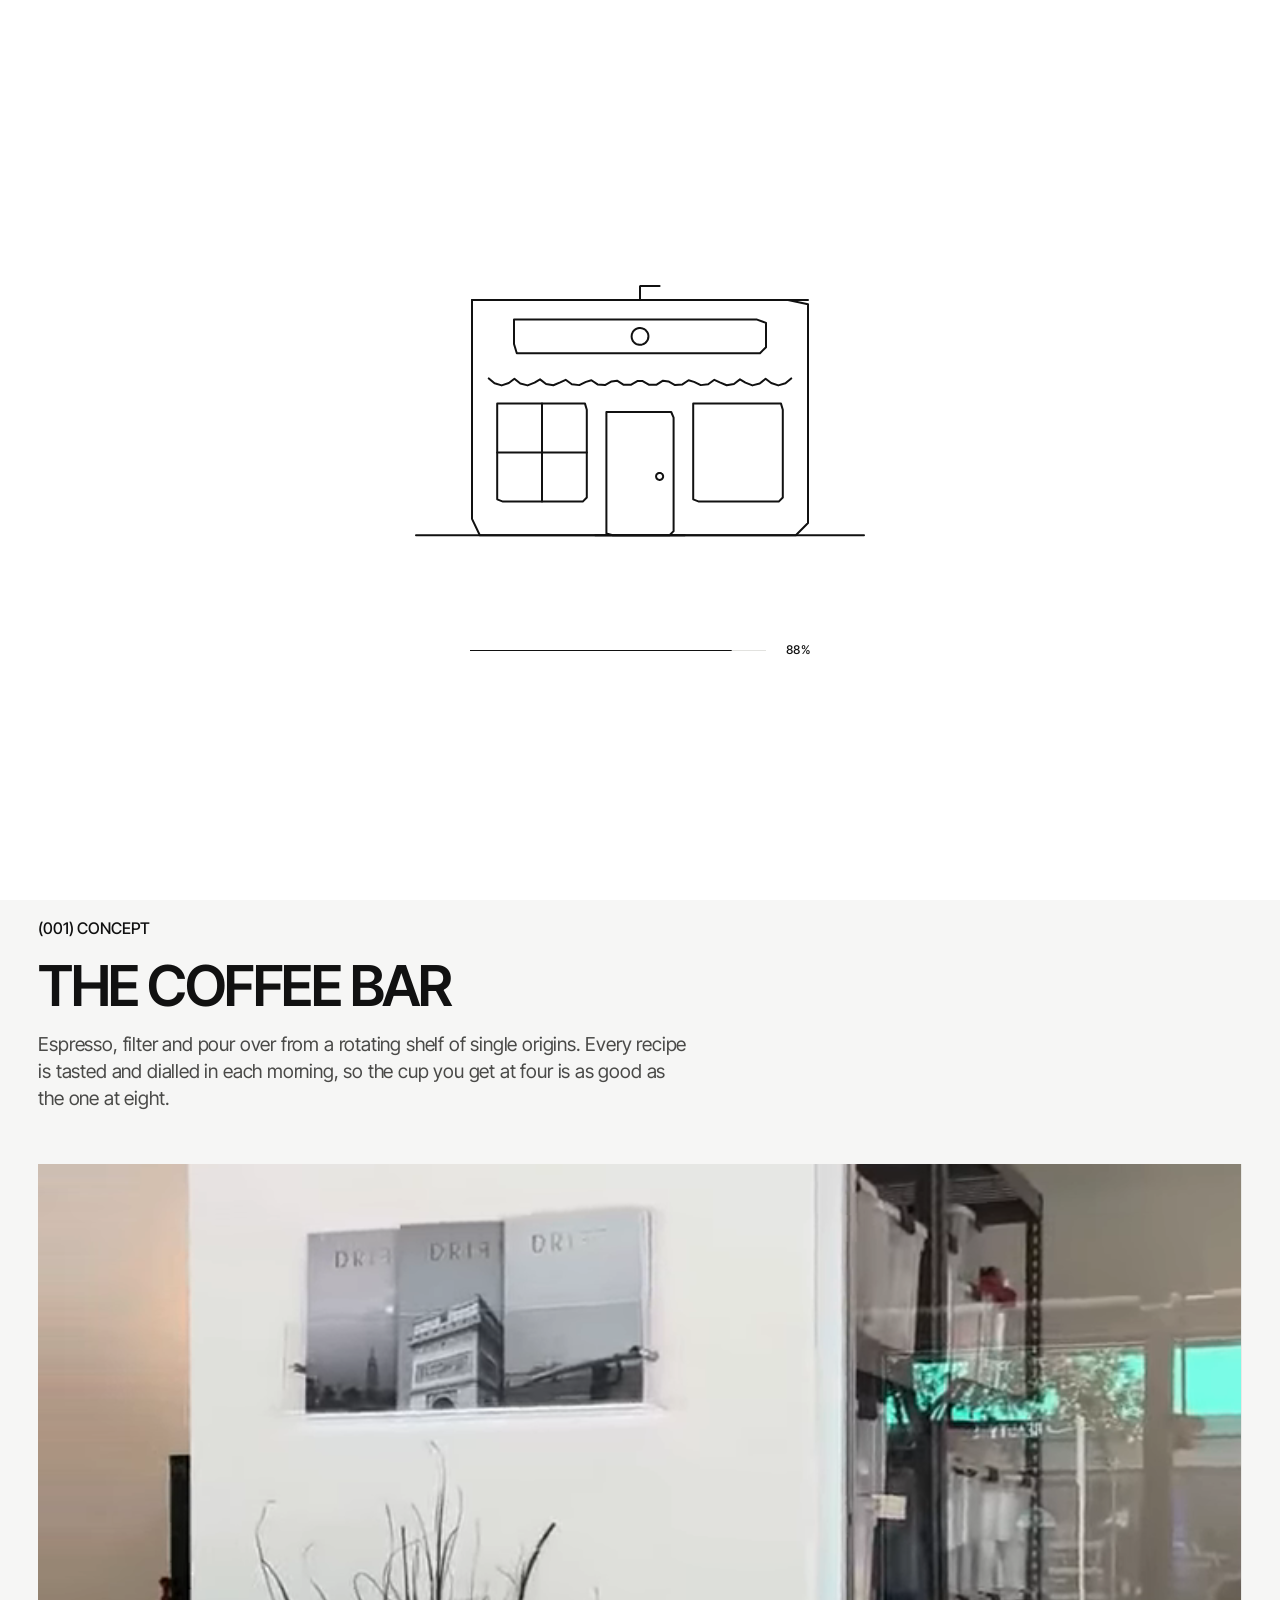
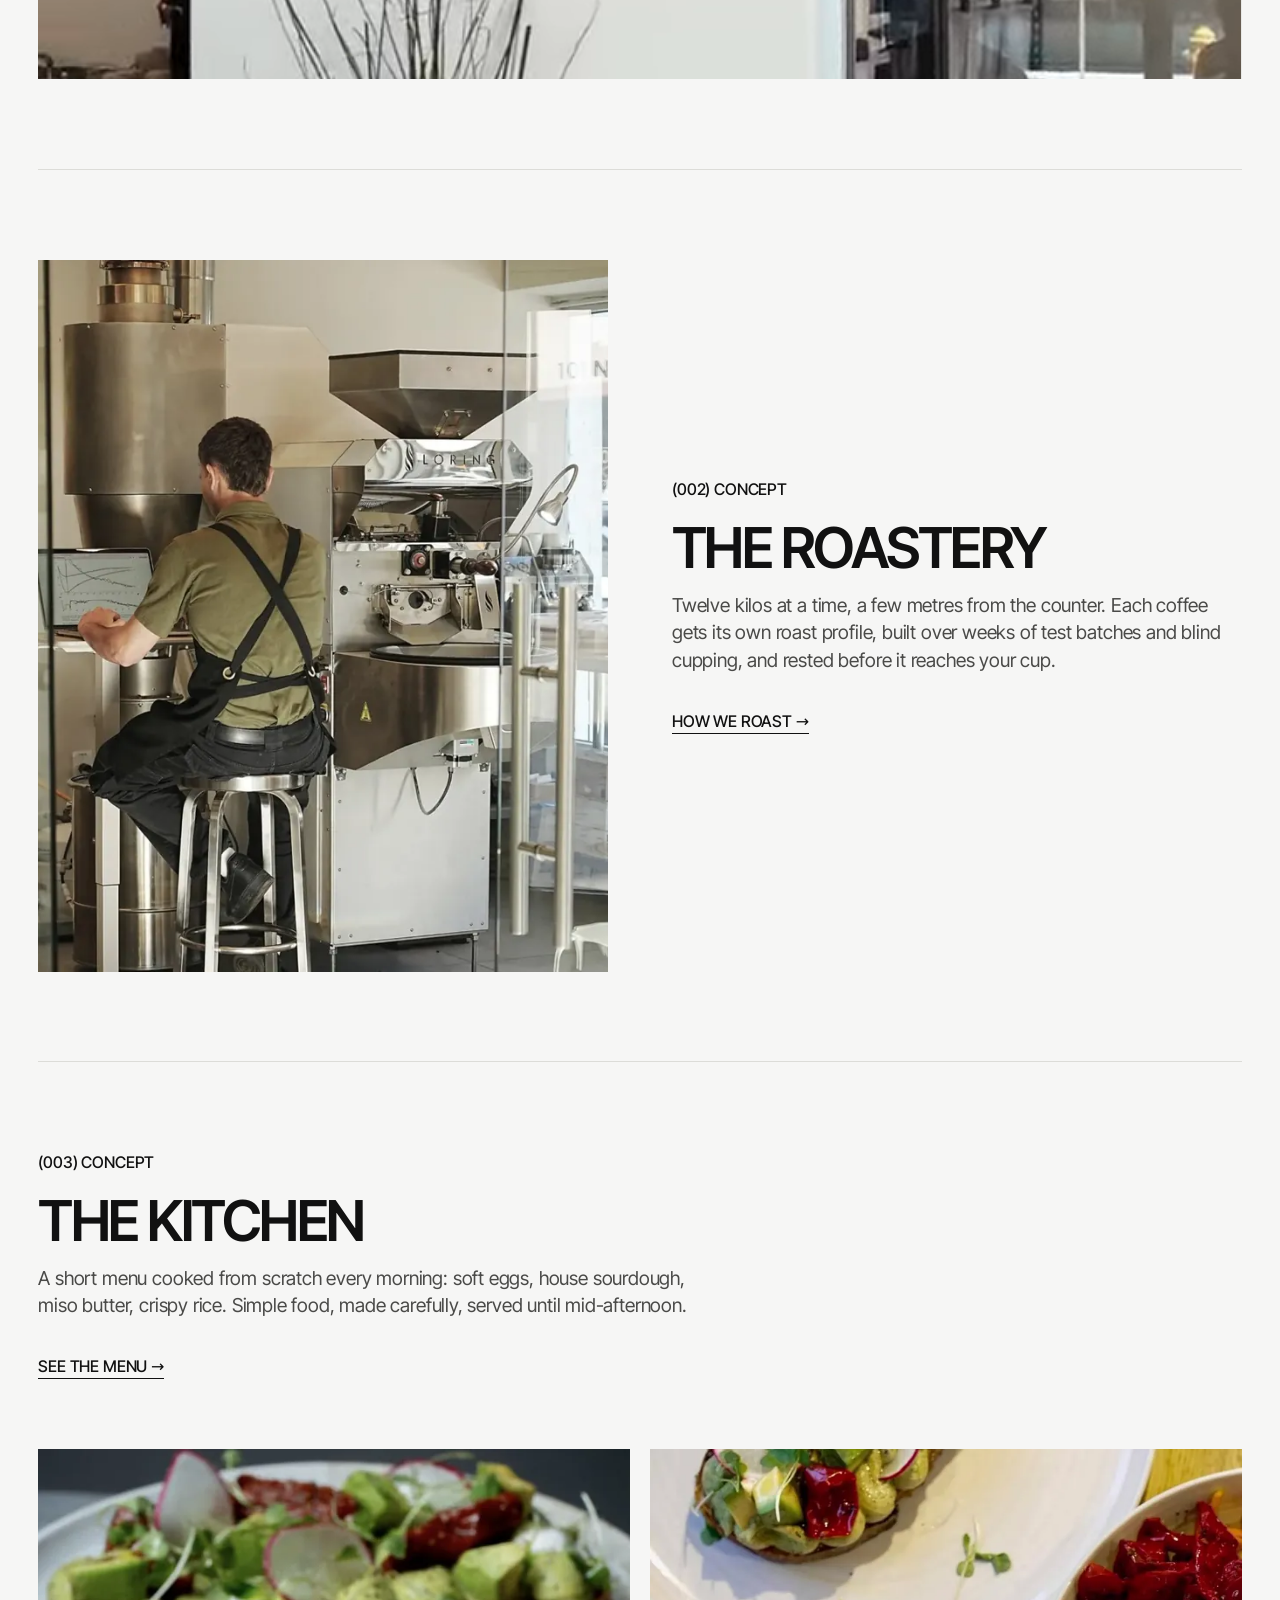
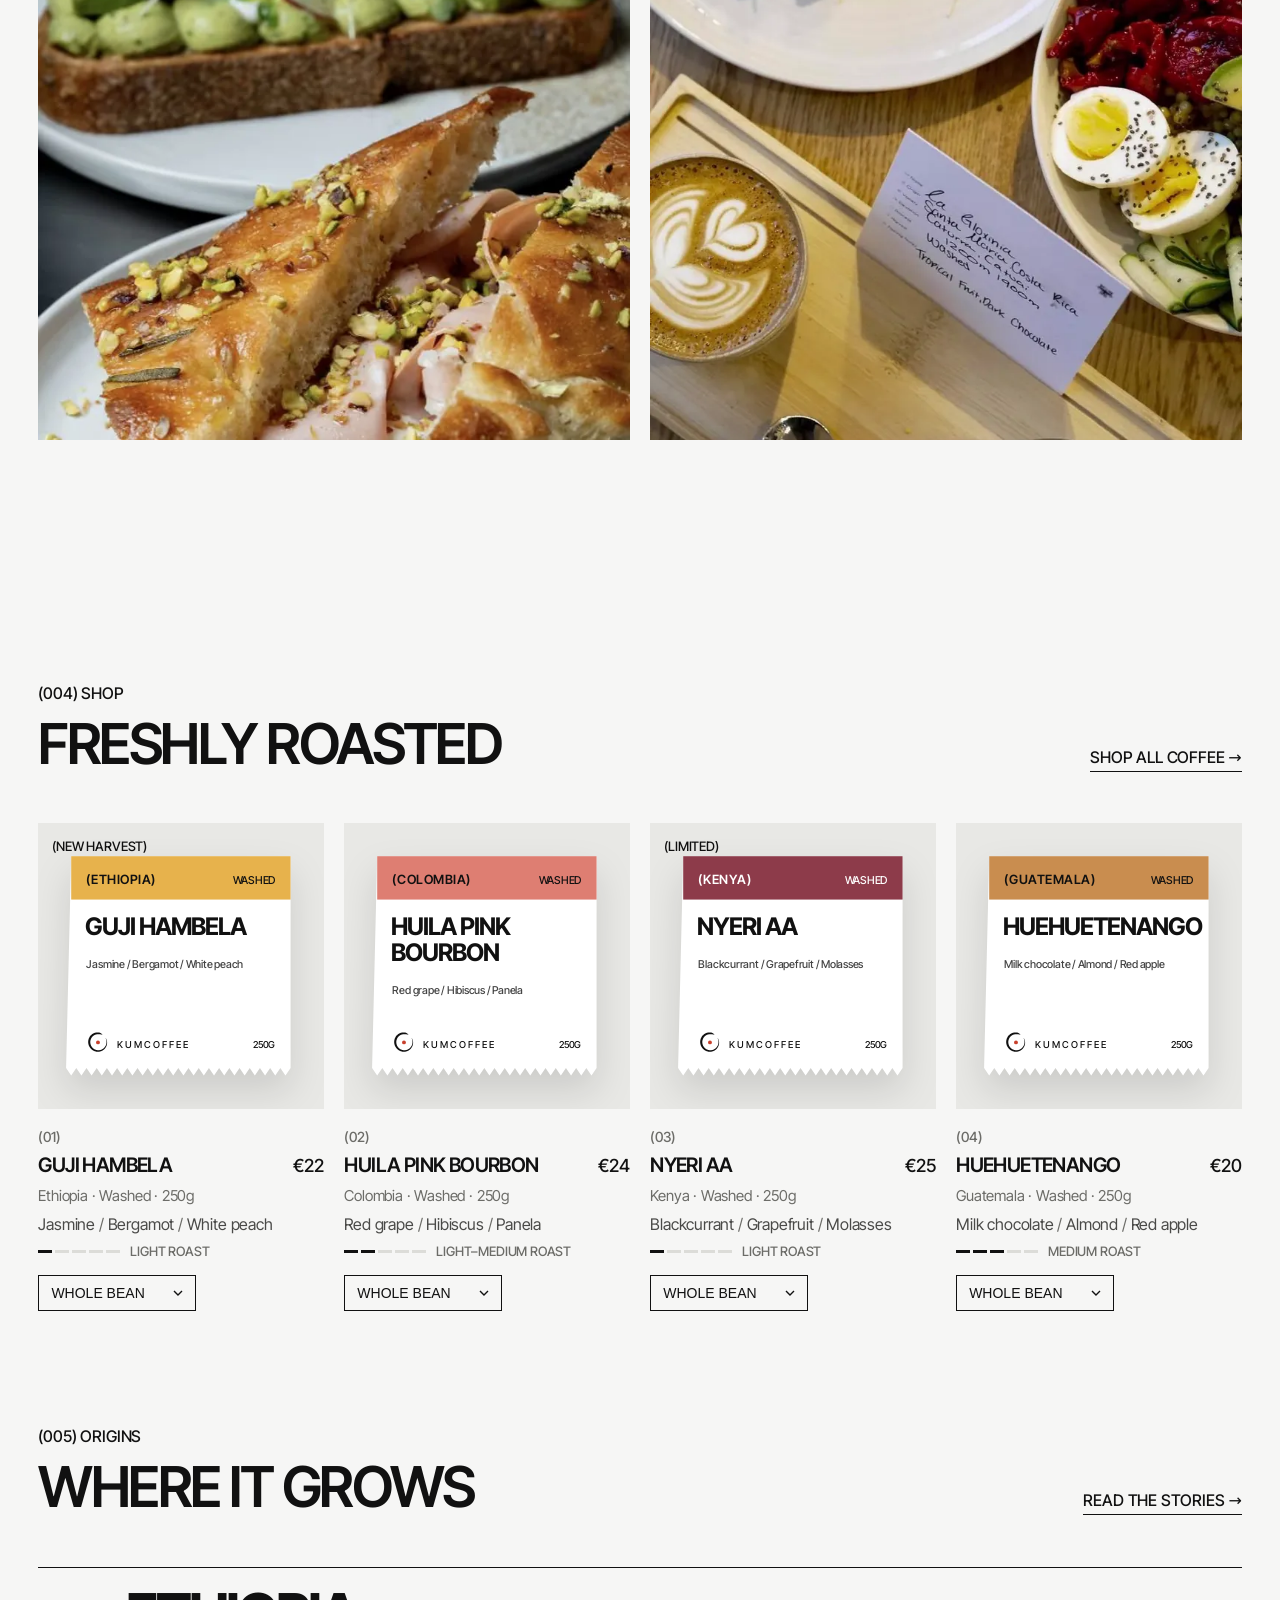
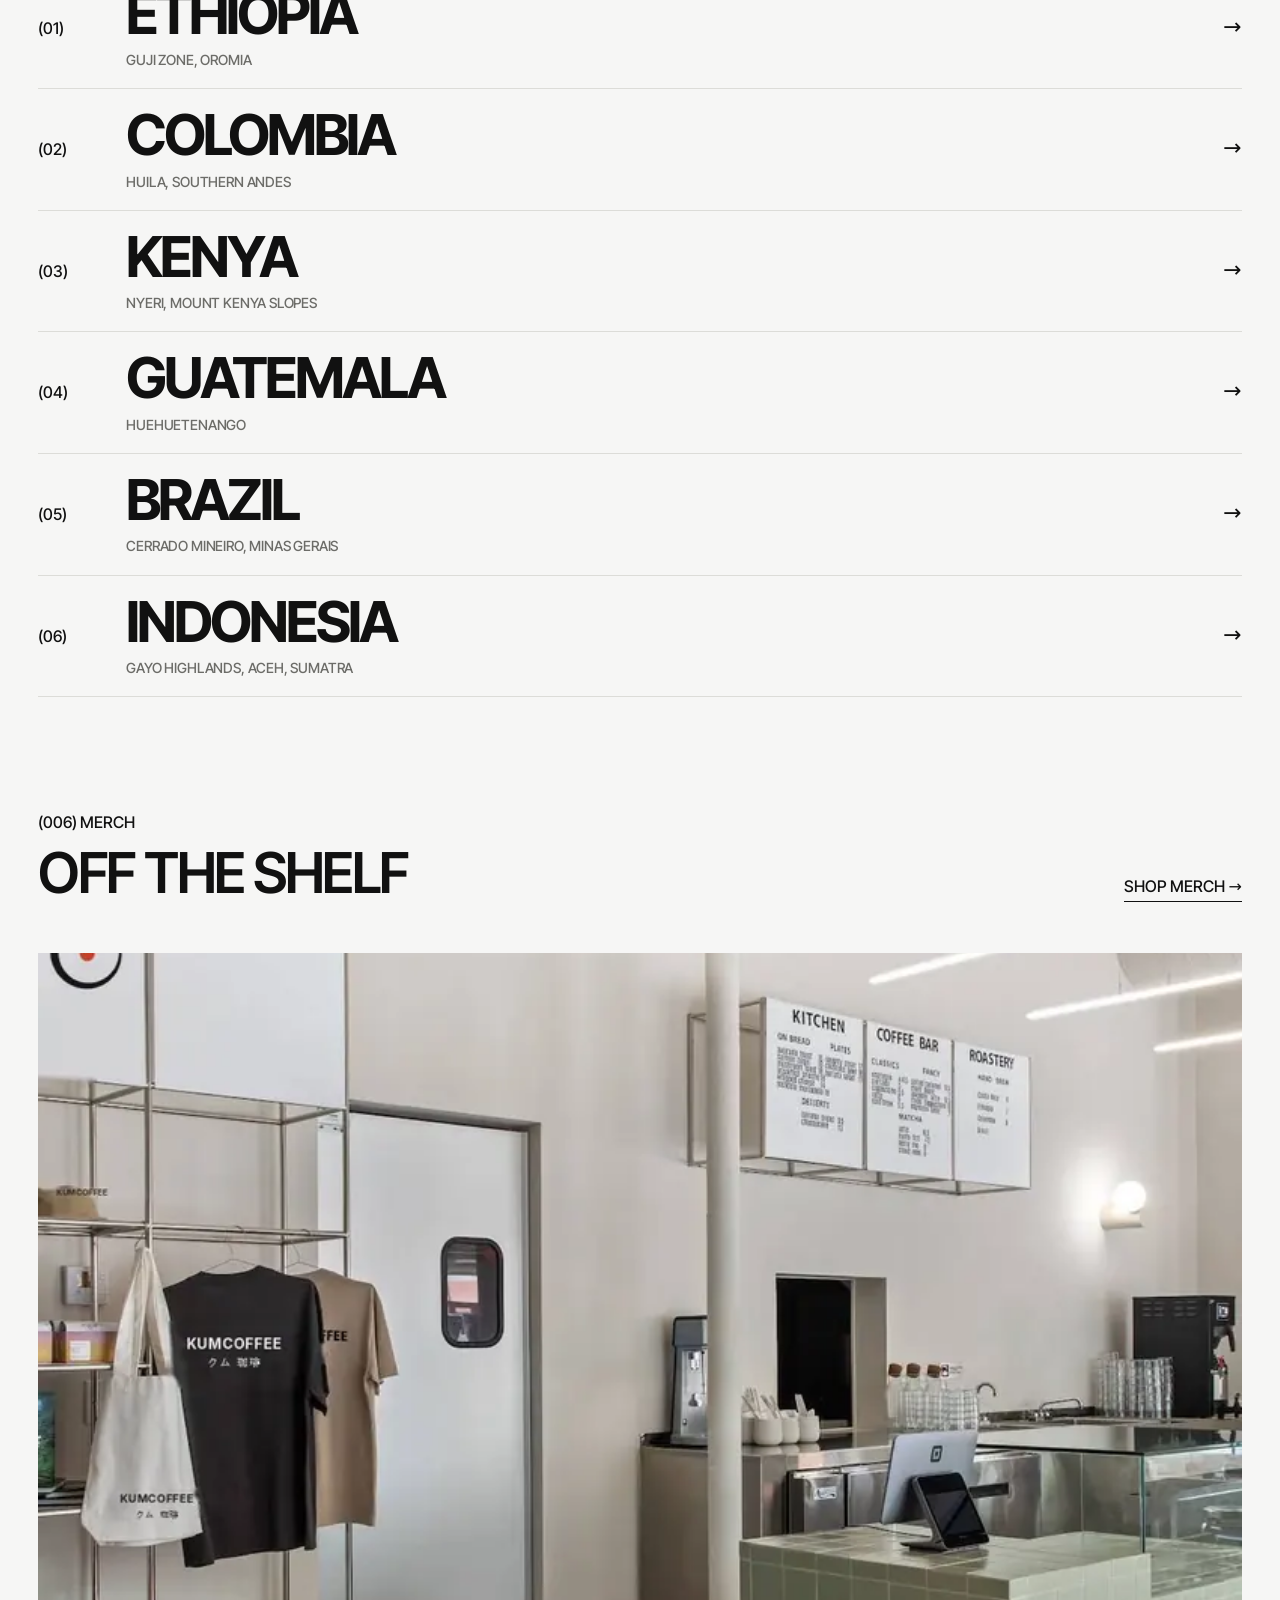
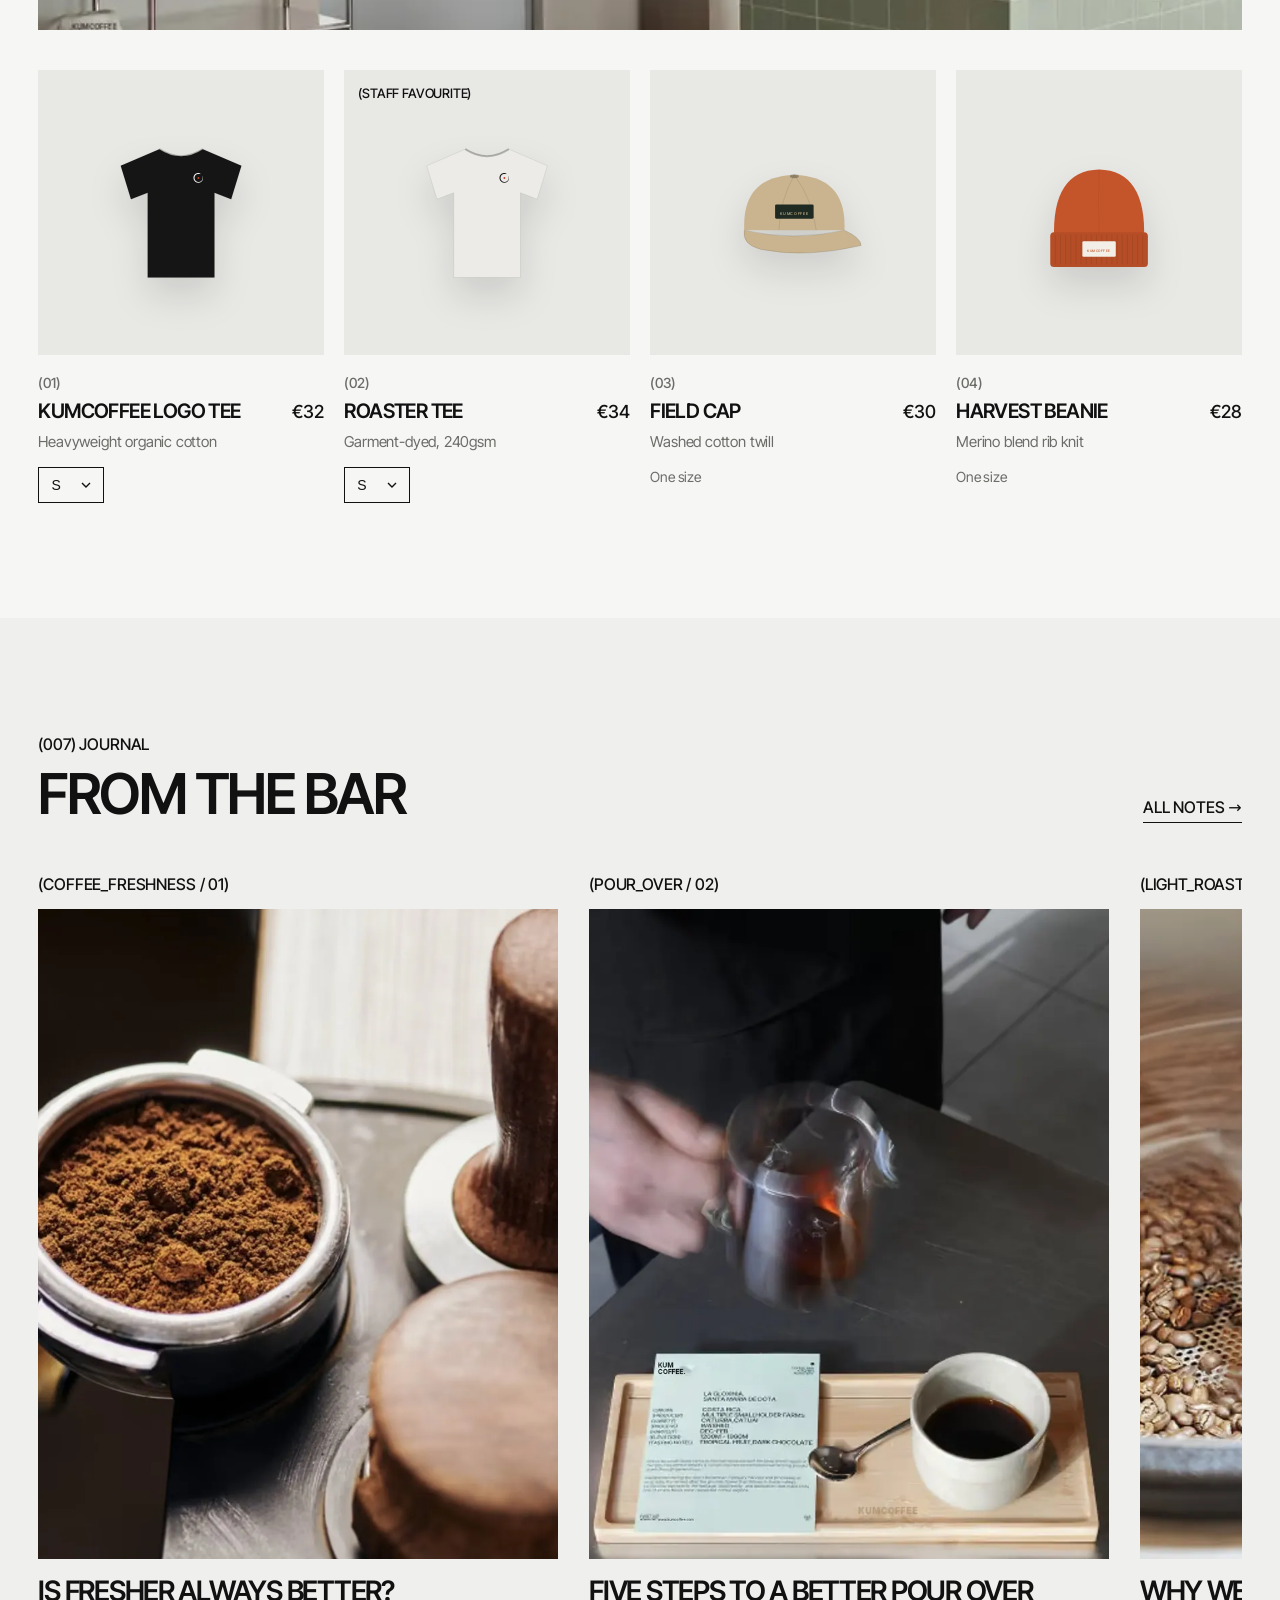
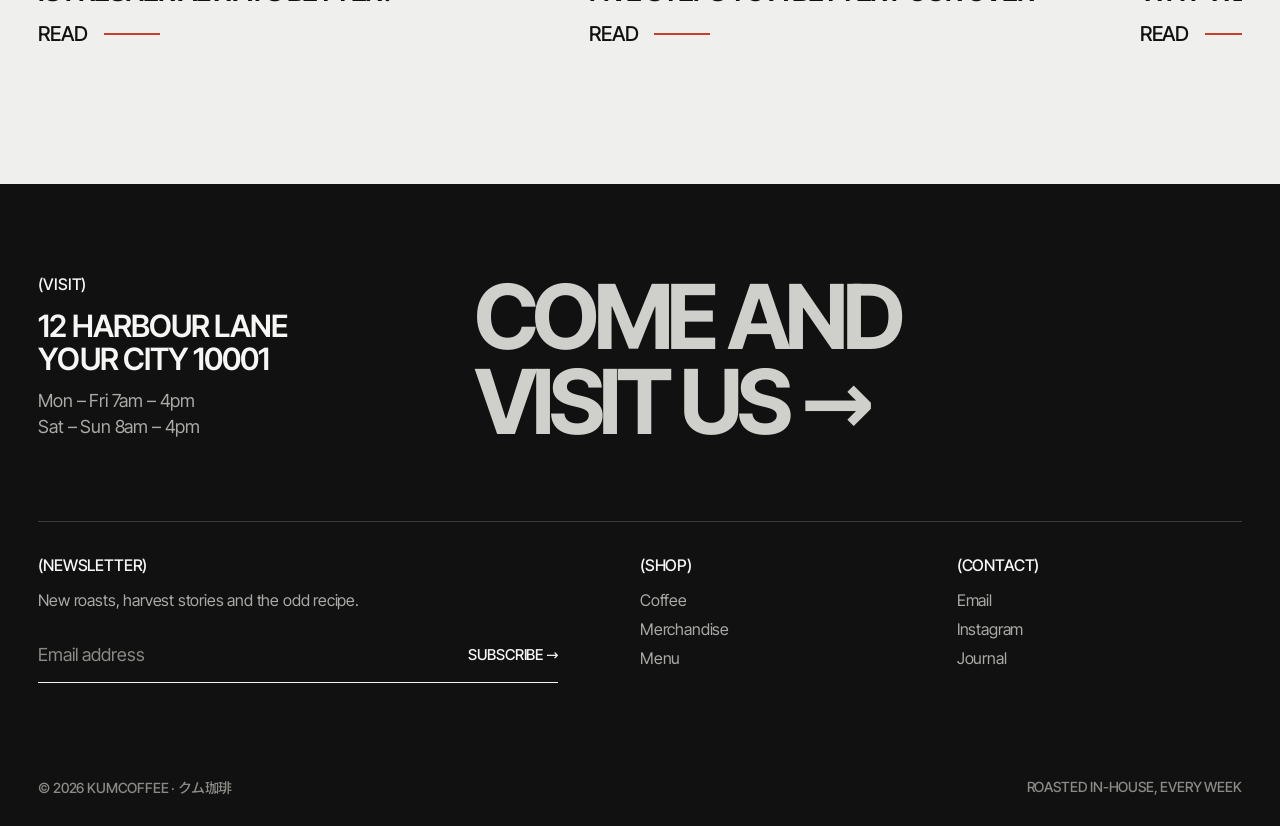
==== commit 87583c22: "Add a 5-second opening animation One set of black lines draws a home espresso machine, then flows in" ====
--- a/index.html
+++ b/index.html
@@ -10,9 +10,18 @@
 <link rel="preload" as="font" type="font/woff2" href="fonts/inter-tight-latin.woff2" crossorigin>
 <link rel="preload" as="style" href="https://fonts.googleapis.com/css2?family=Noto+Sans+JP:wght@400&text=%E3%82%AF%E3%83%A0%E7%8F%88%E7%90%B2&display=swap" onload="this.onload=null;this.rel='stylesheet'">
 <noscript><link rel="stylesheet" href="https://fonts.googleapis.com/css2?family=Noto+Sans+JP:wght@400&text=%E3%82%AF%E3%83%A0%E7%8F%88%E7%90%B2&display=swap"></noscript>
+<script>/* skip the opening animation for return visits and reduced motion, before first paint */
+try { if (sessionStorage.getItem("kum-intro") === "1" || matchMedia("(prefers-reduced-motion: reduce)").matches) document.documentElement.classList.add("intro-skip"); } catch (e) {}
+</script>
 <link rel="stylesheet" href="css/style.css">
 </head>
 <body>
+<div id="intro" class="intro" aria-hidden="true">
+  <svg class="intro-art" viewBox="0 0 400 260"></svg>
+  <div class="intro-meter"><span class="intro-bar"><i></i></span><span class="intro-pct">0%</span></div>
+</div>
+<noscript><style>#intro { display: none; }</style></noscript>
+<script src="js/intro.js" defer></script>
 <a class="skip-link" href="#main">Skip to content</a>
 <header class="site-header">
   <div class="ticker ticker--bar" data-ticker role="region"></div>
--- a/css/style.css
+++ b/css/style.css
@@ -562,3 +562,19 @@
   .section-head .link { font-size: 14px; }
   .footer-grid { grid-template-columns: 1fr 1fr; }
 }
+
+/* ---------- Opening animation (js/intro.js) ---------- */
+.intro {
+  position: fixed; inset: 0; z-index: 200; background: #fff; color: #111;
+  display: flex; flex-direction: column; align-items: center; justify-content: center; gap: 36px;
+  transition: opacity .4s ease, transform .4s ease; cursor: pointer;
+}
+.intro.is-out { opacity: 0; transform: translateY(-14px); pointer-events: none; }
+html.intro-on { overflow: hidden; }
+html.intro-skip #intro { display: none; }
+.intro-art { width: min(84vw, 560px); height: auto; overflow: visible; }
+.intro-art path { fill: none; stroke: #111; stroke-width: 2; stroke-linecap: round; stroke-linejoin: round; vector-effect: non-scaling-stroke; }
+.intro-meter { width: min(64vw, 340px); display: flex; align-items: center; gap: 16px; }
+.intro-bar { position: relative; flex: 1; height: 1px; background: #e2e2df; overflow: hidden; }
+.intro-bar i { position: absolute; inset: 0; background: #111; transform: scaleX(0); transform-origin: left; }
+.intro-pct { min-width: 4ch; text-align: right; font: 500 12px/1 var(--sans); letter-spacing: .04em; font-variant-numeric: tabular-nums; }
